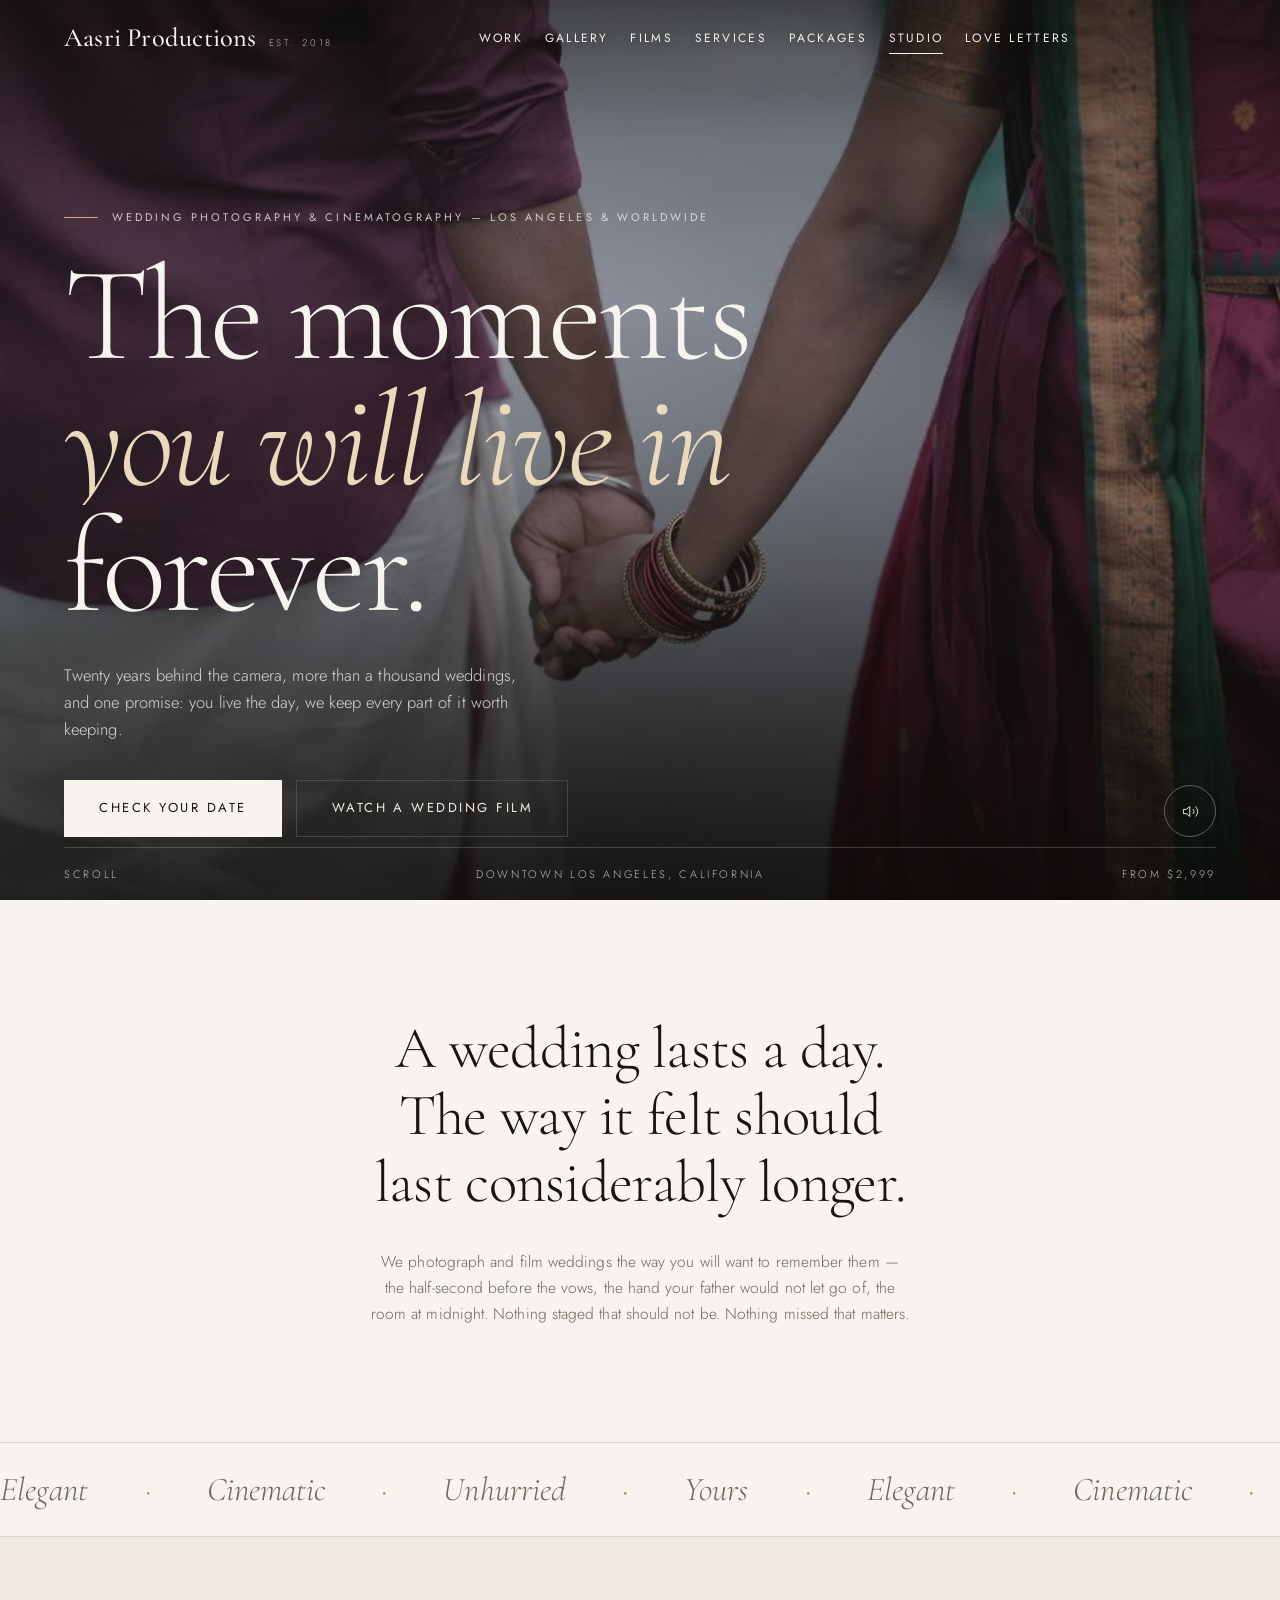
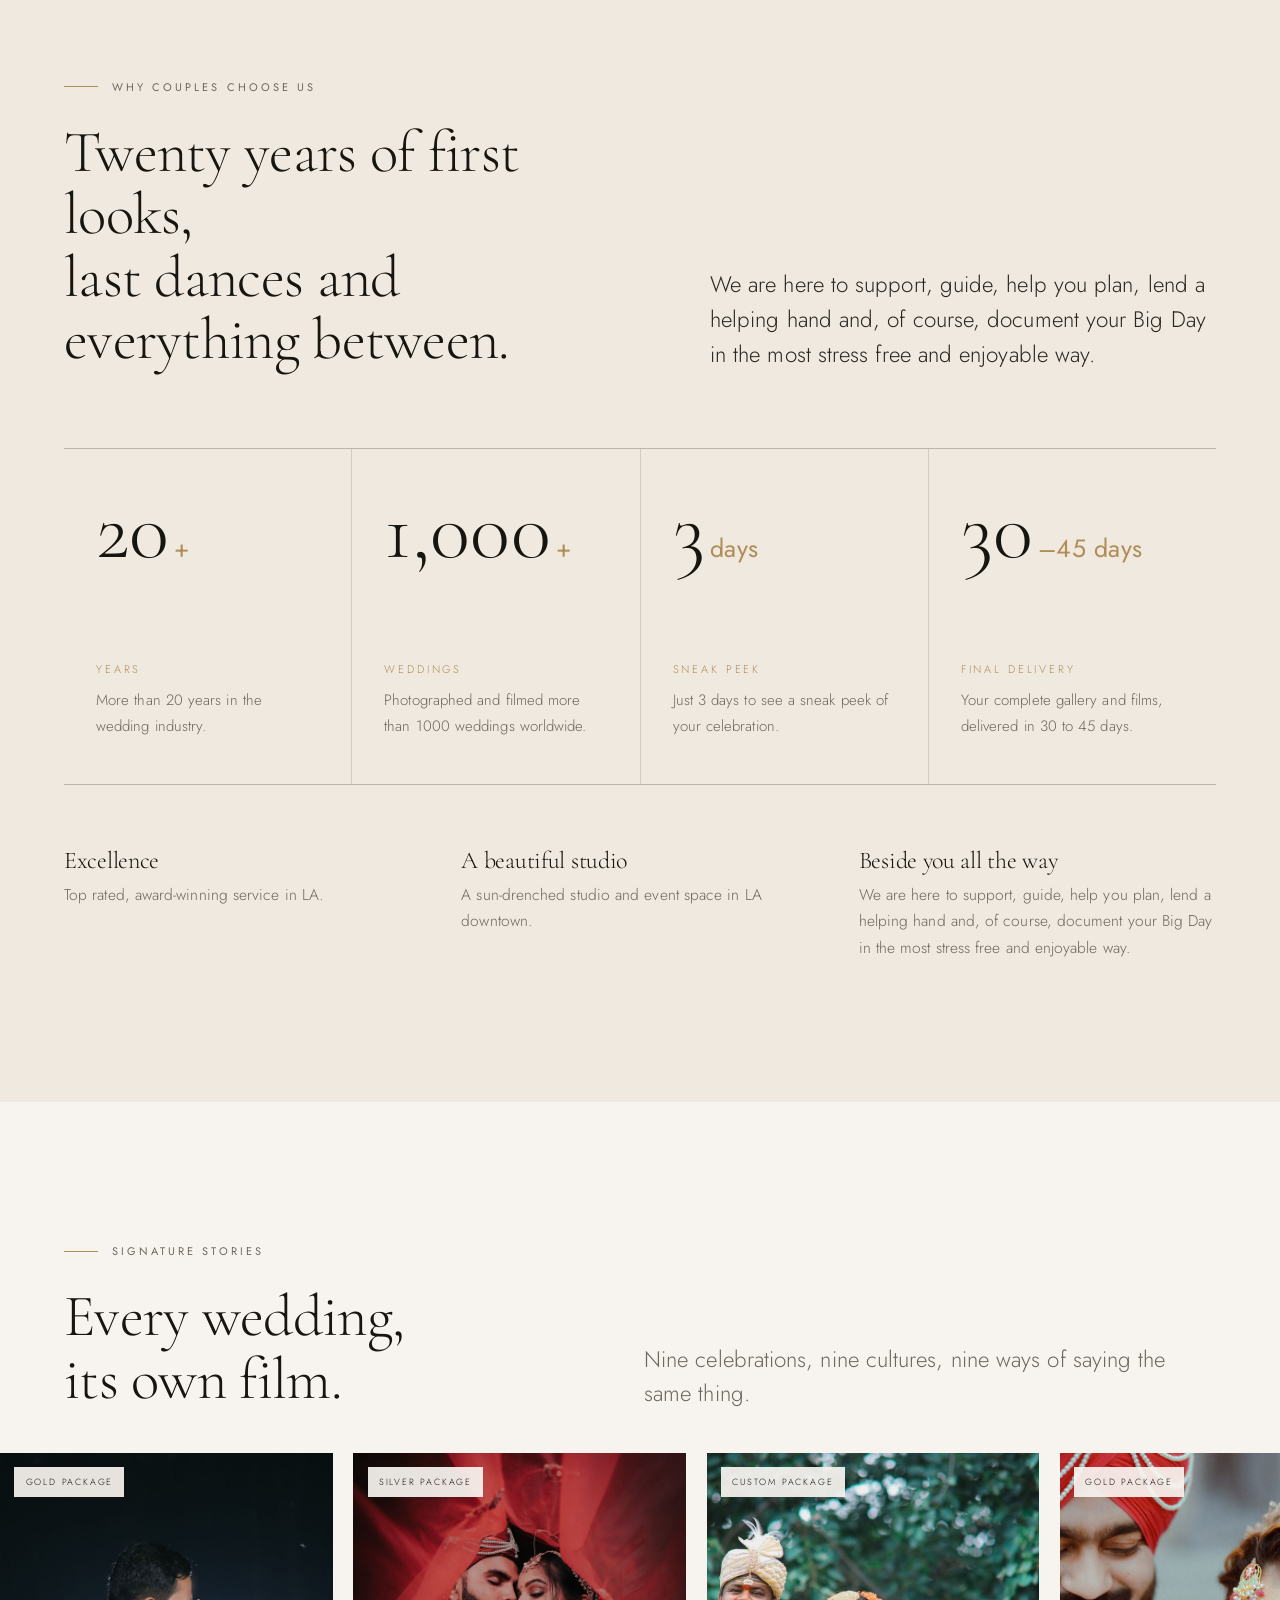
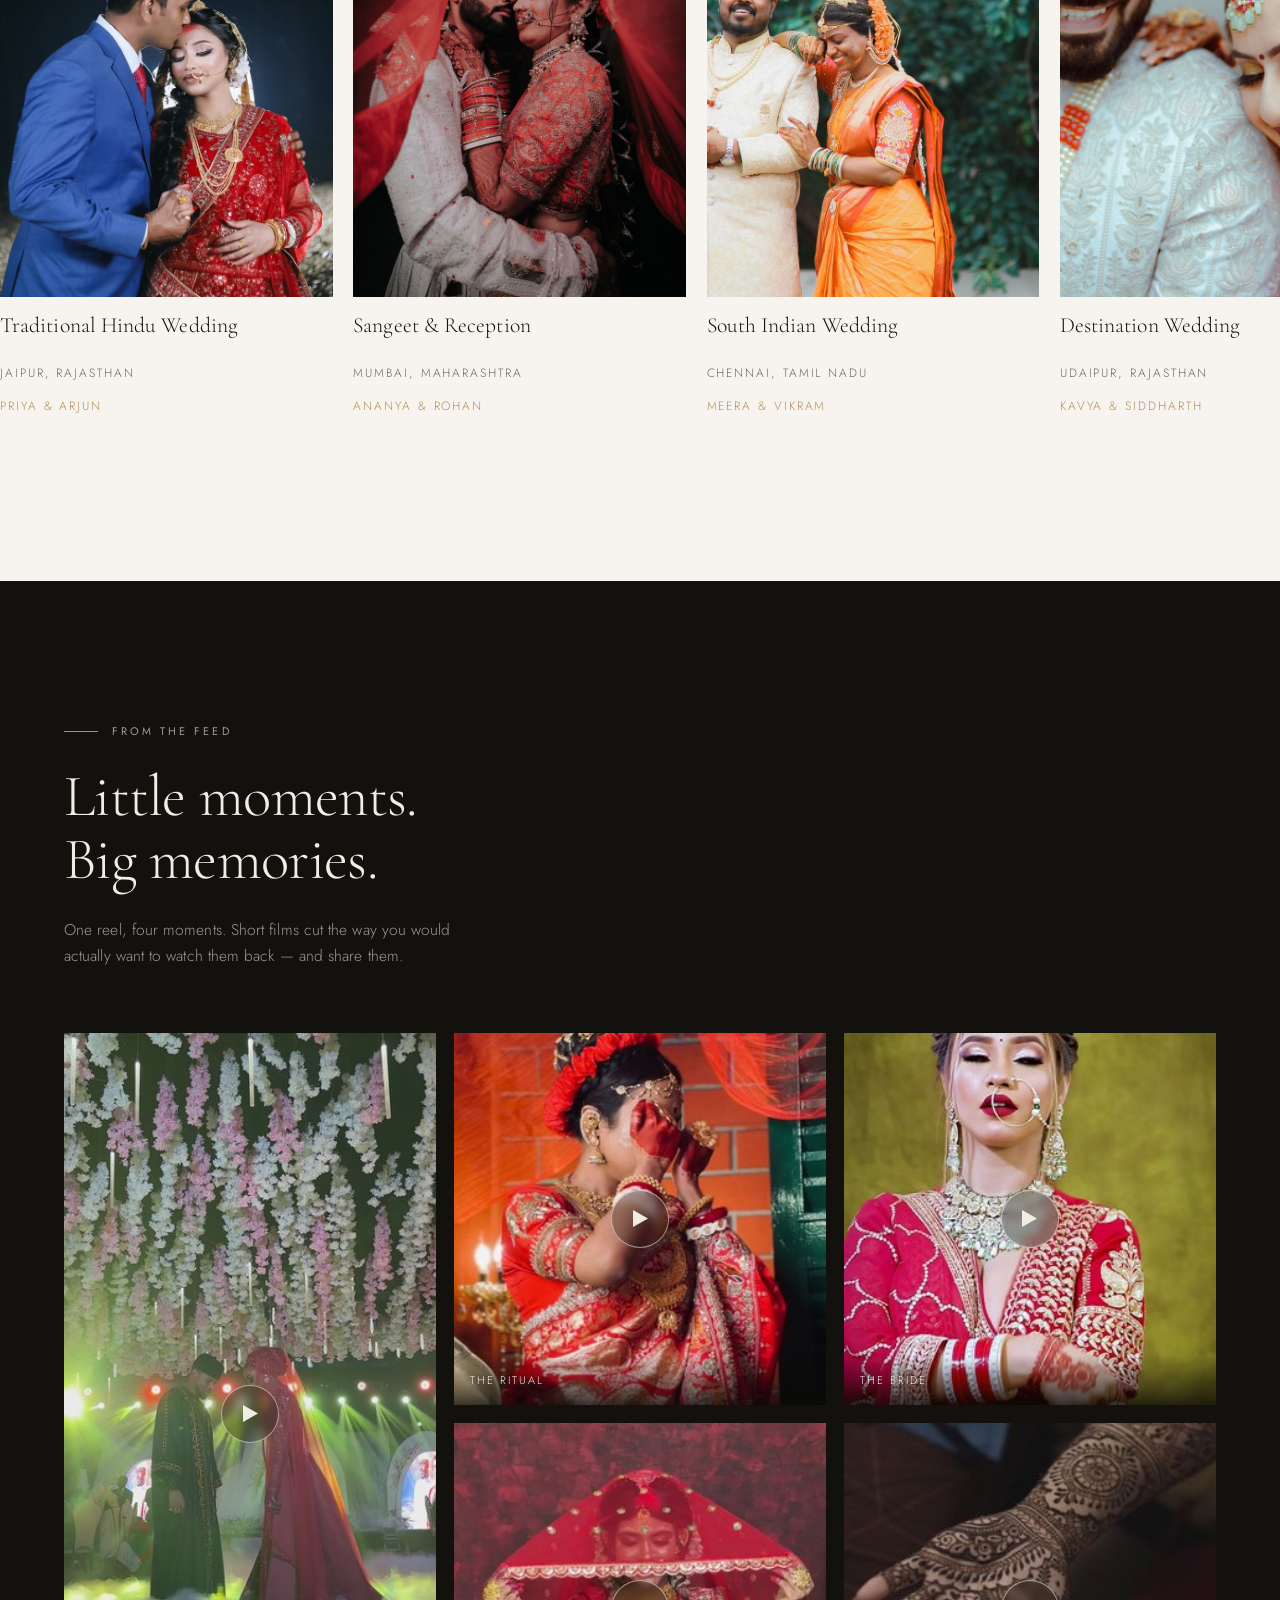
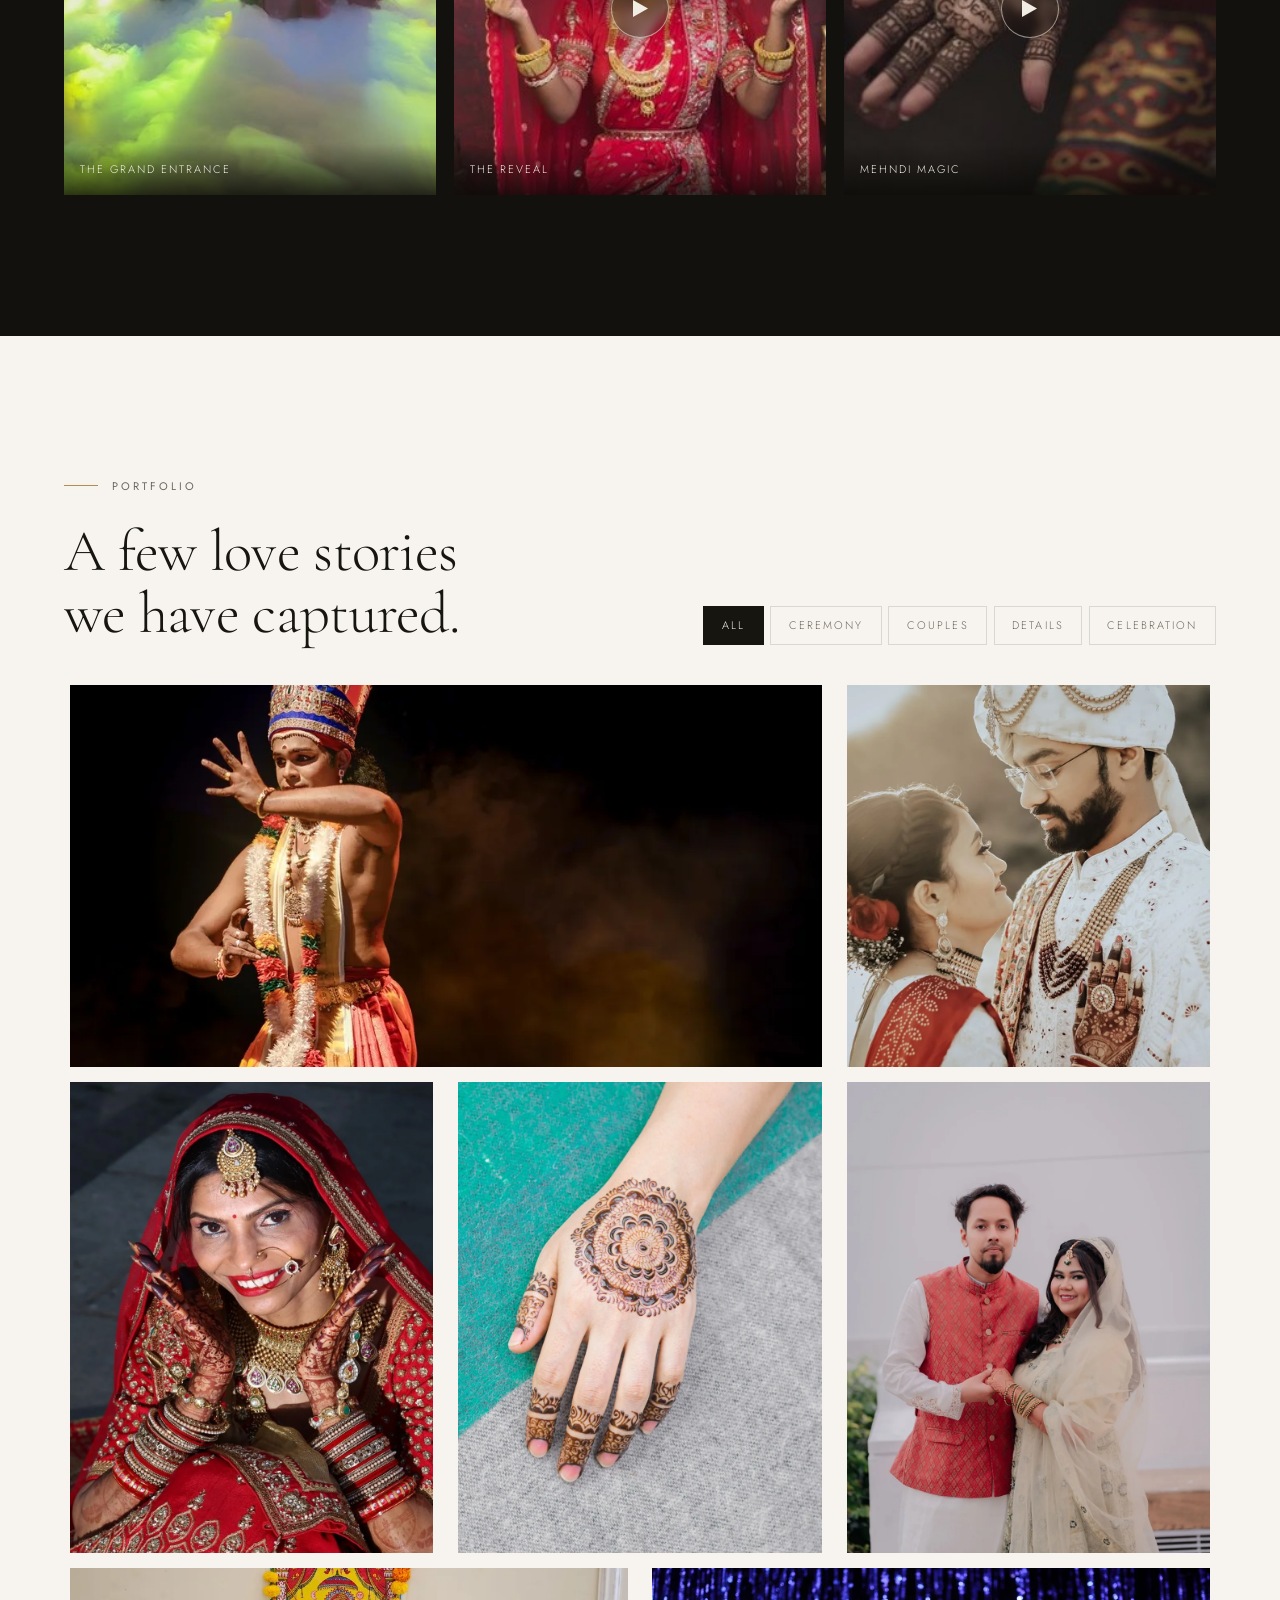
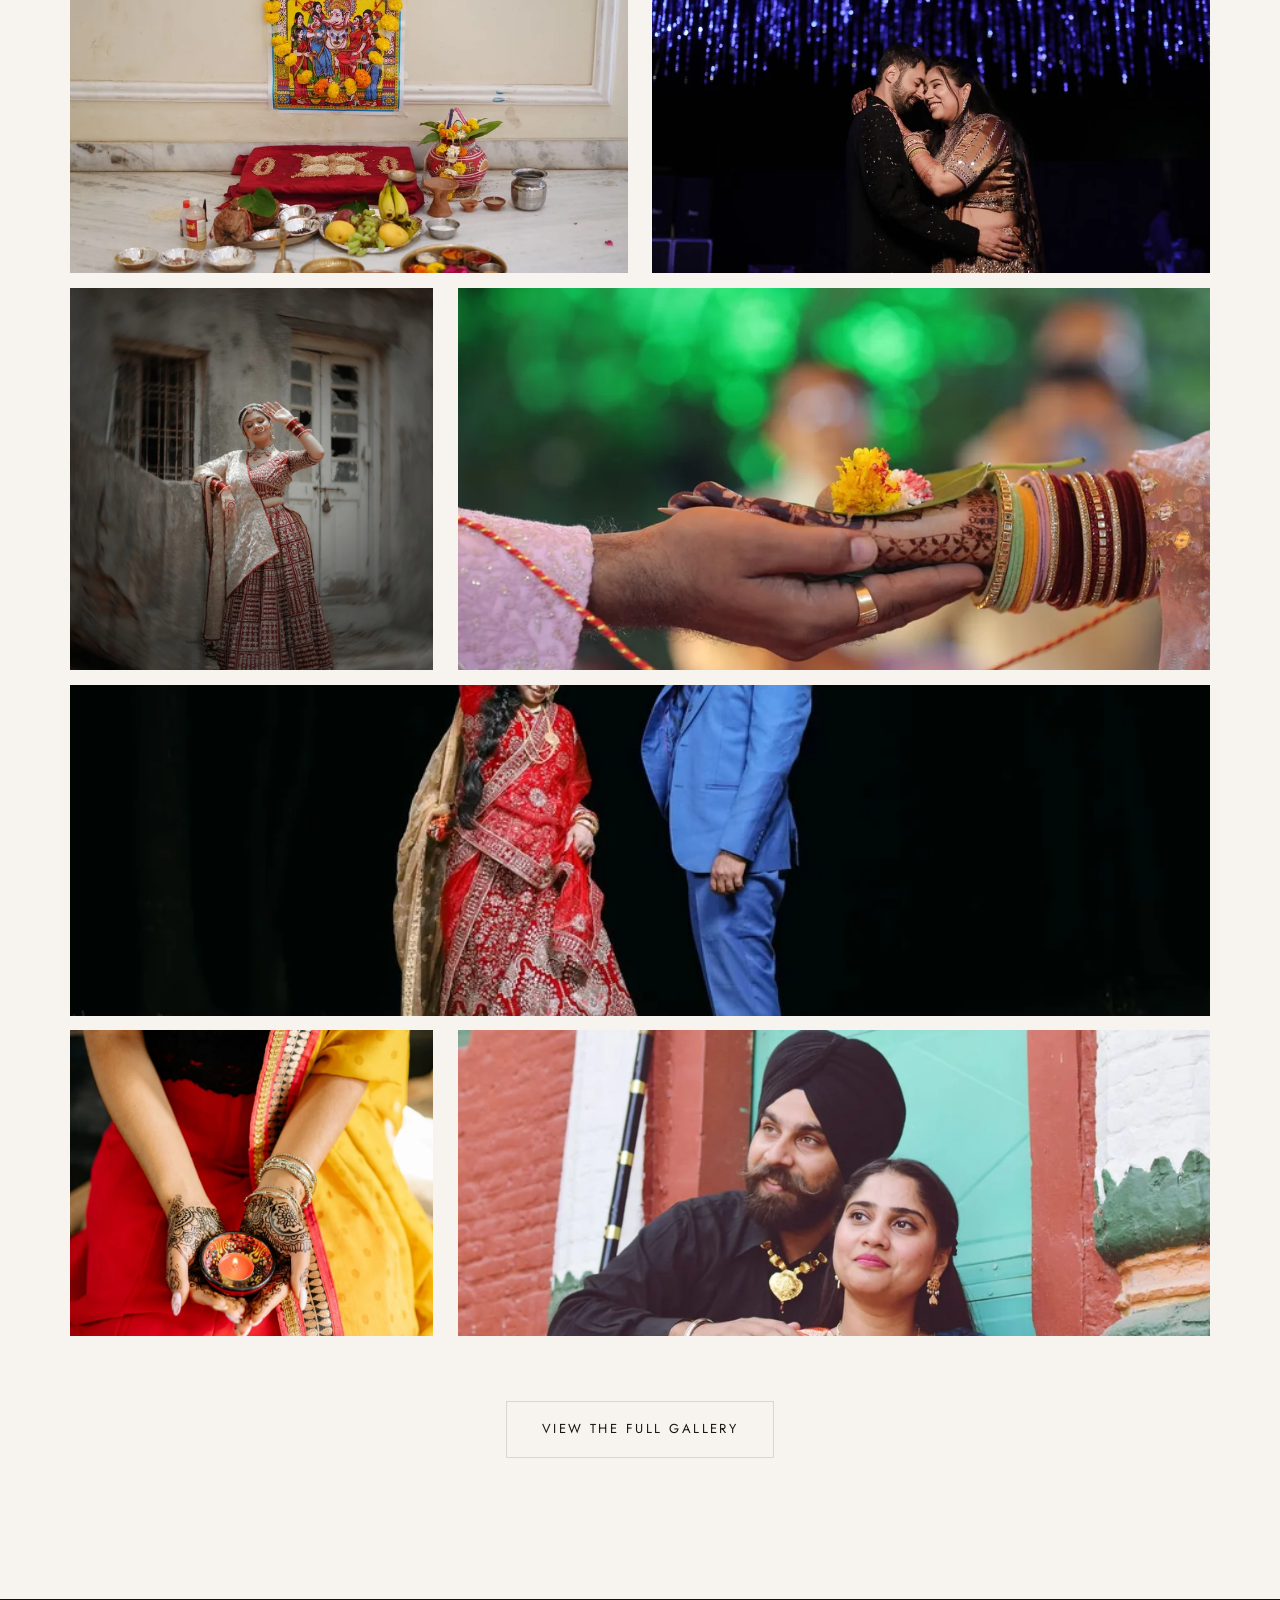
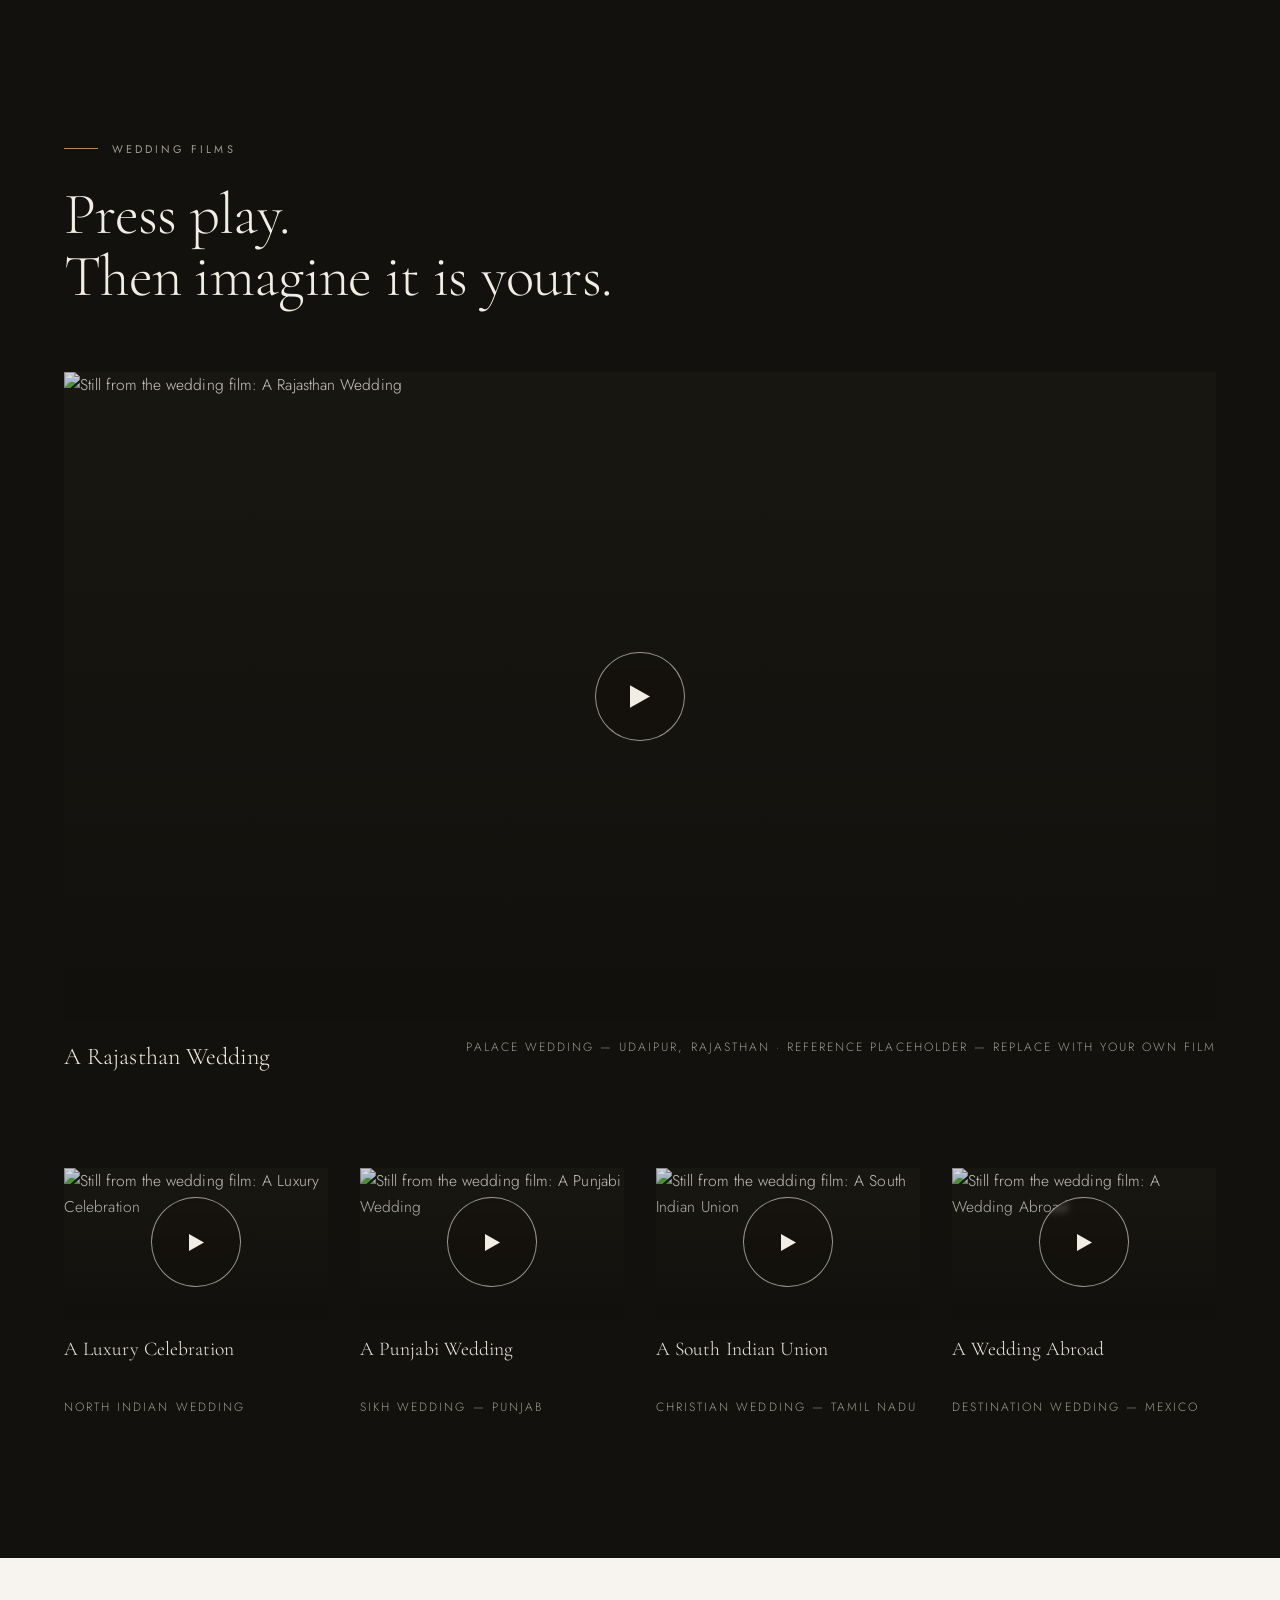
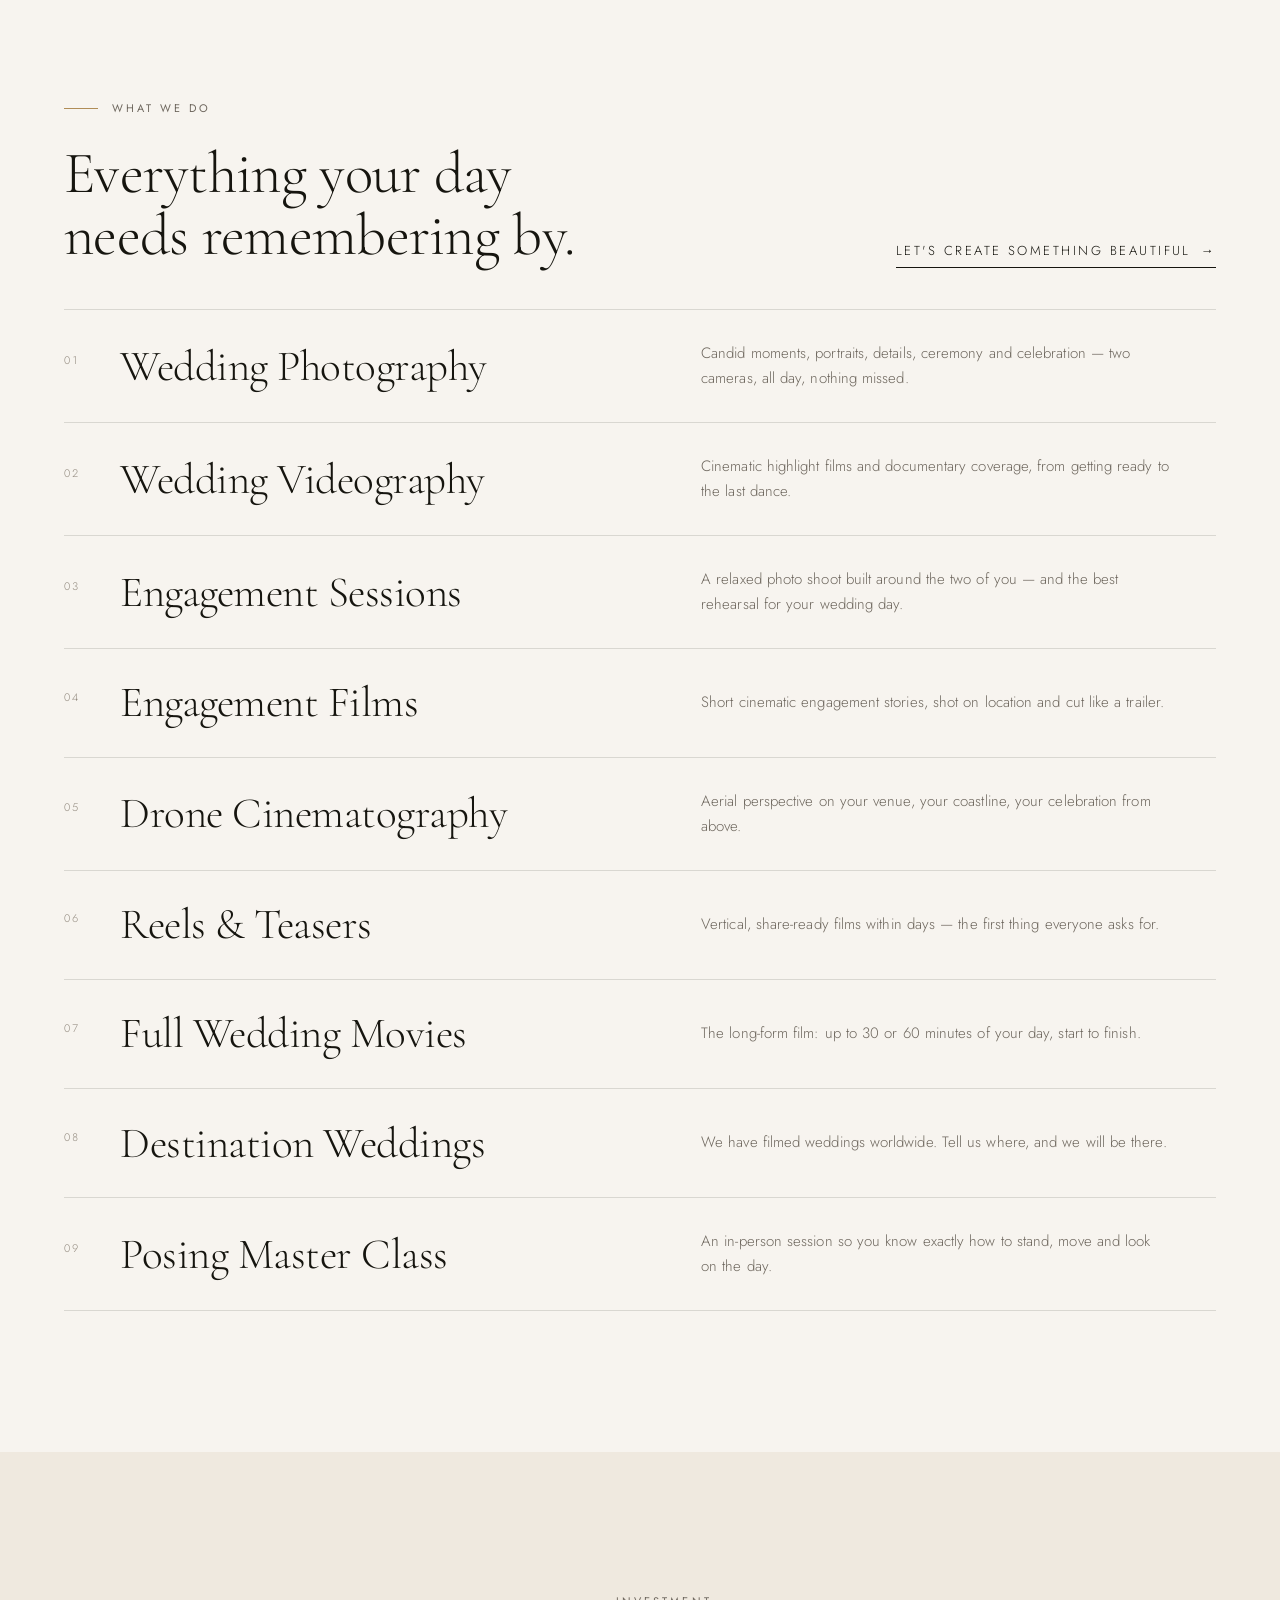
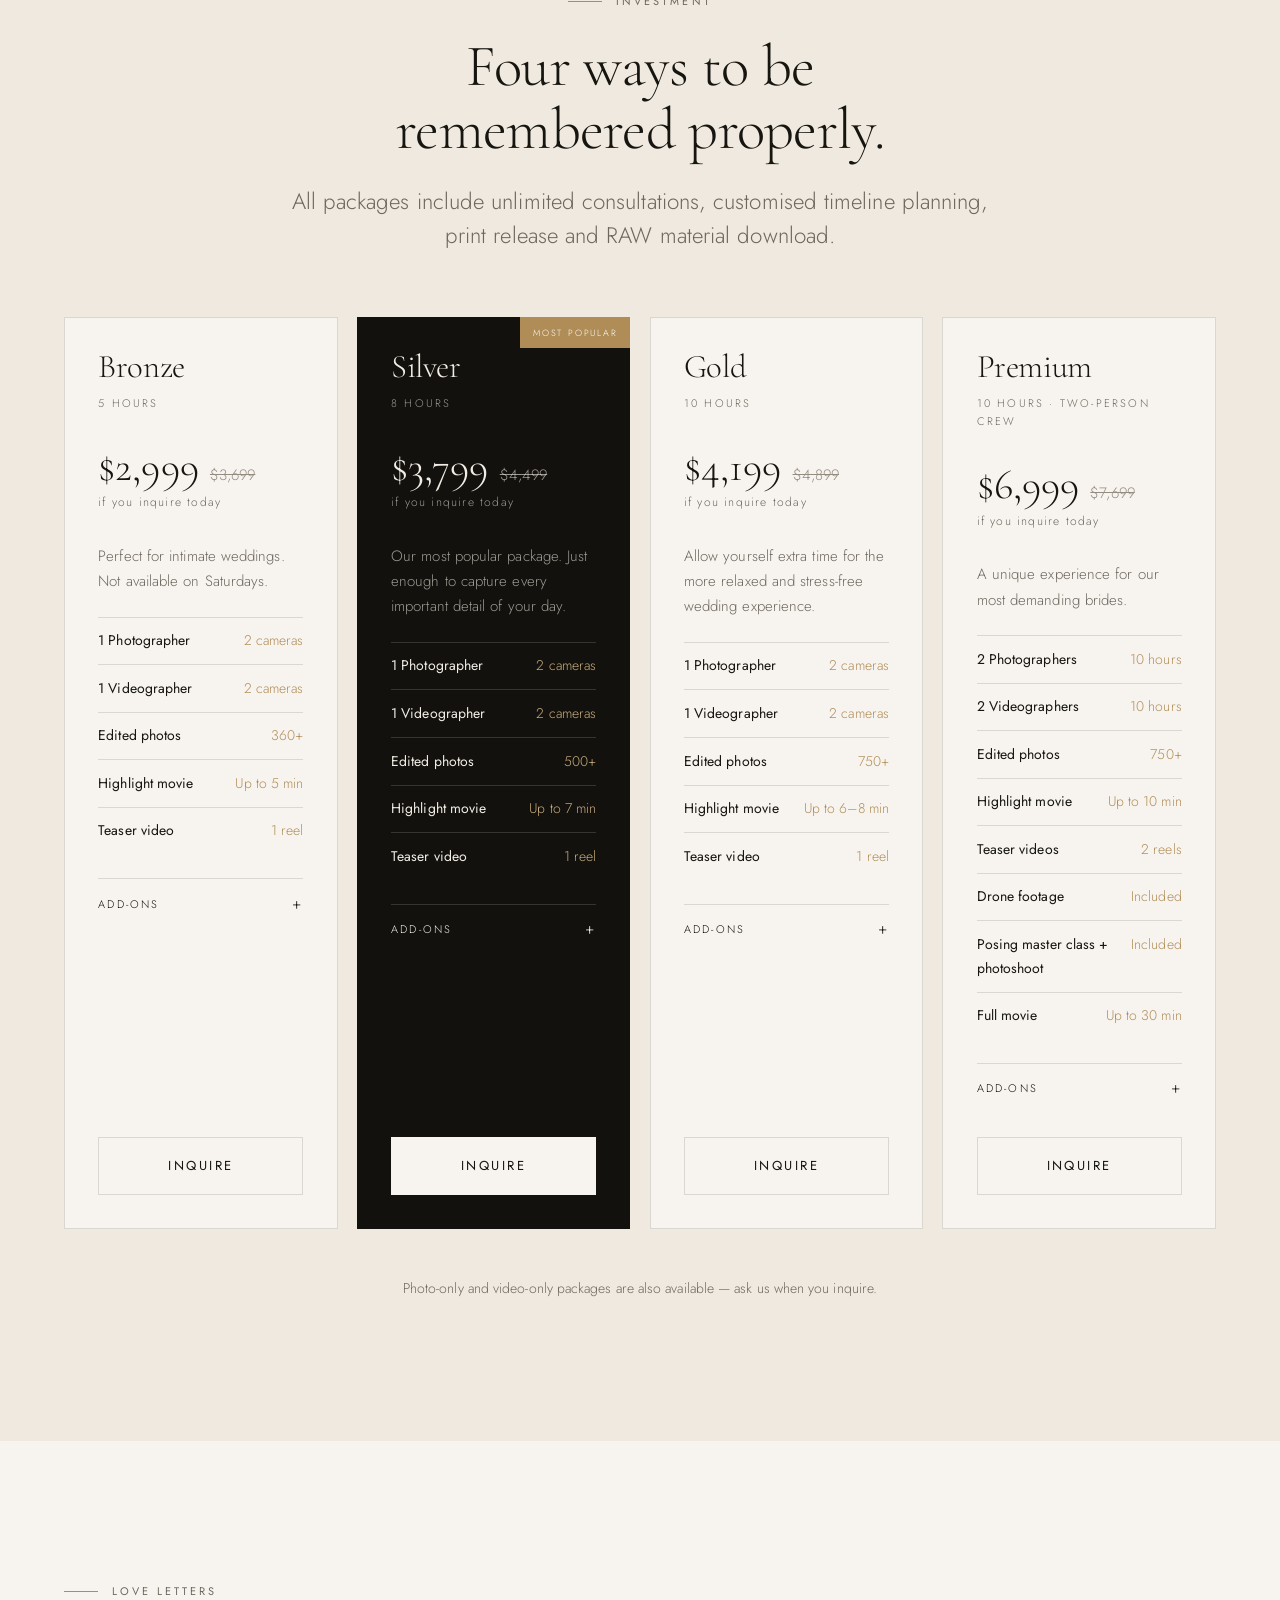
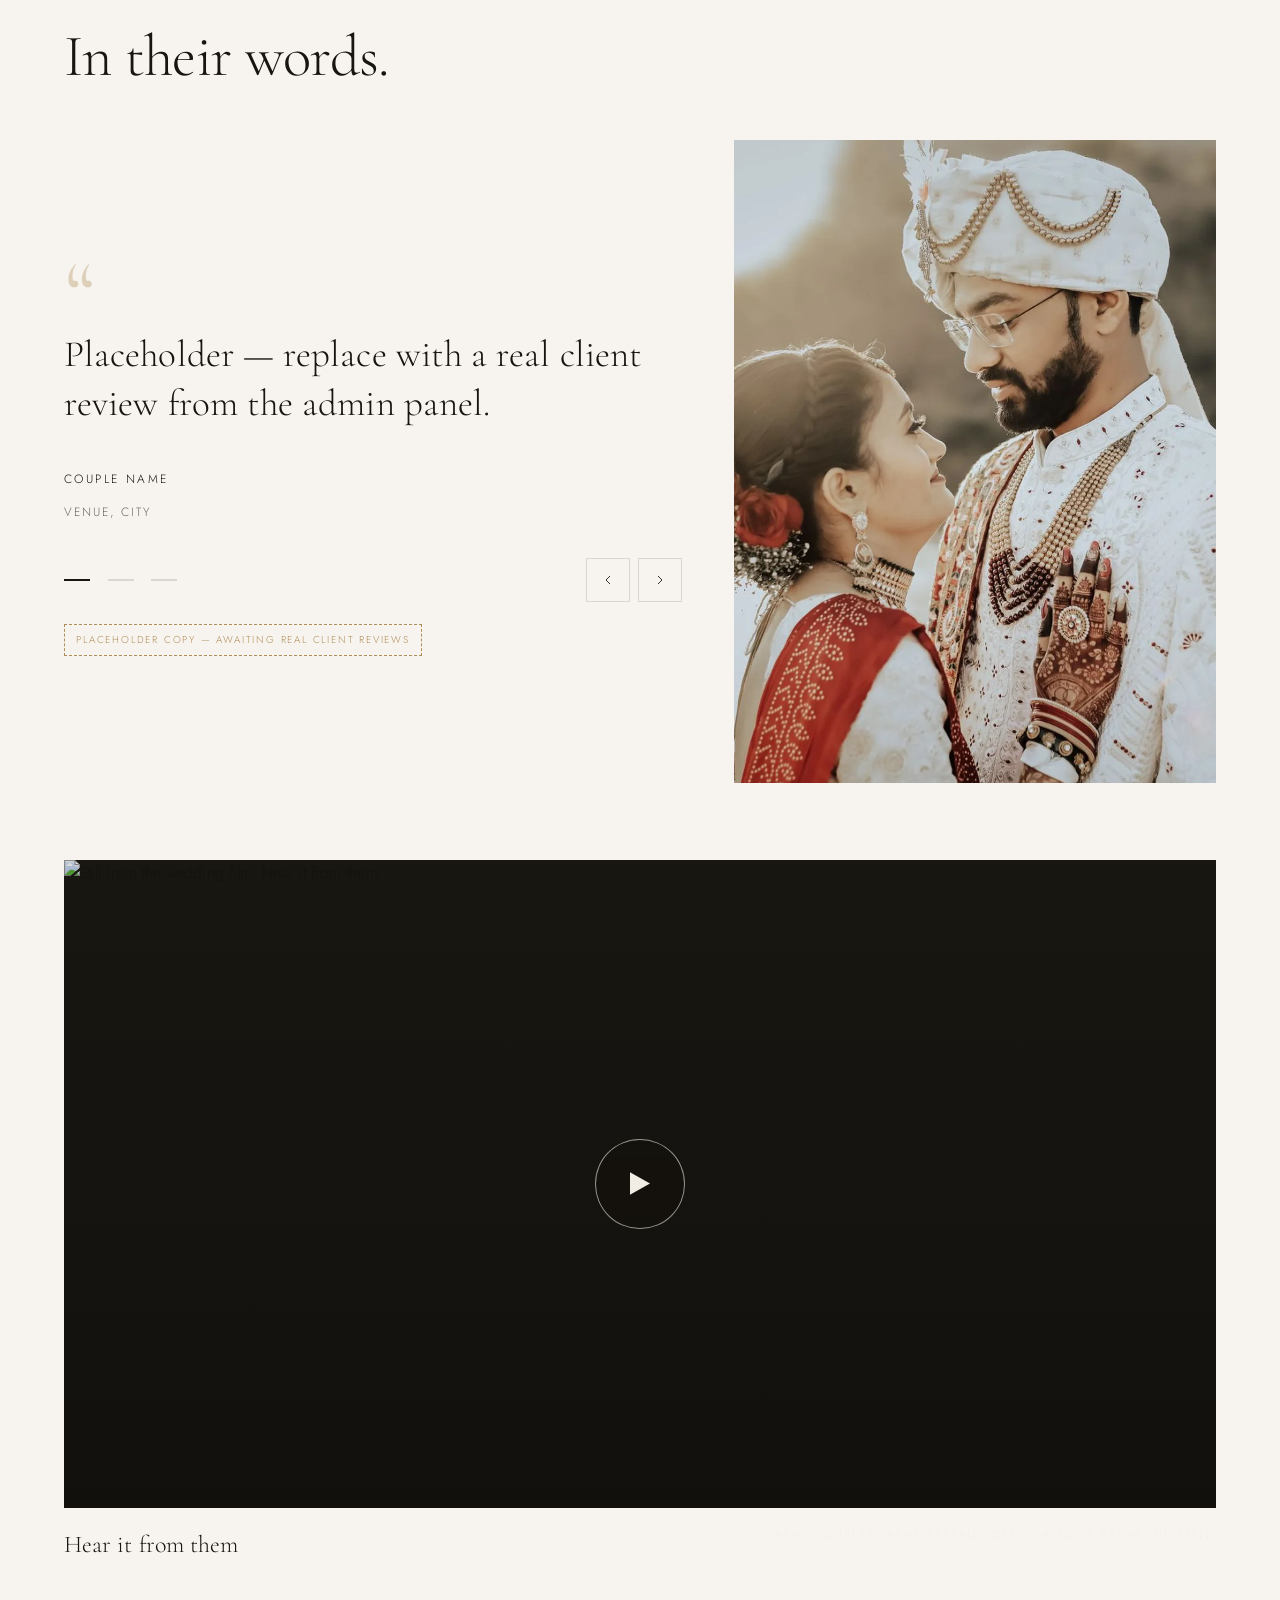
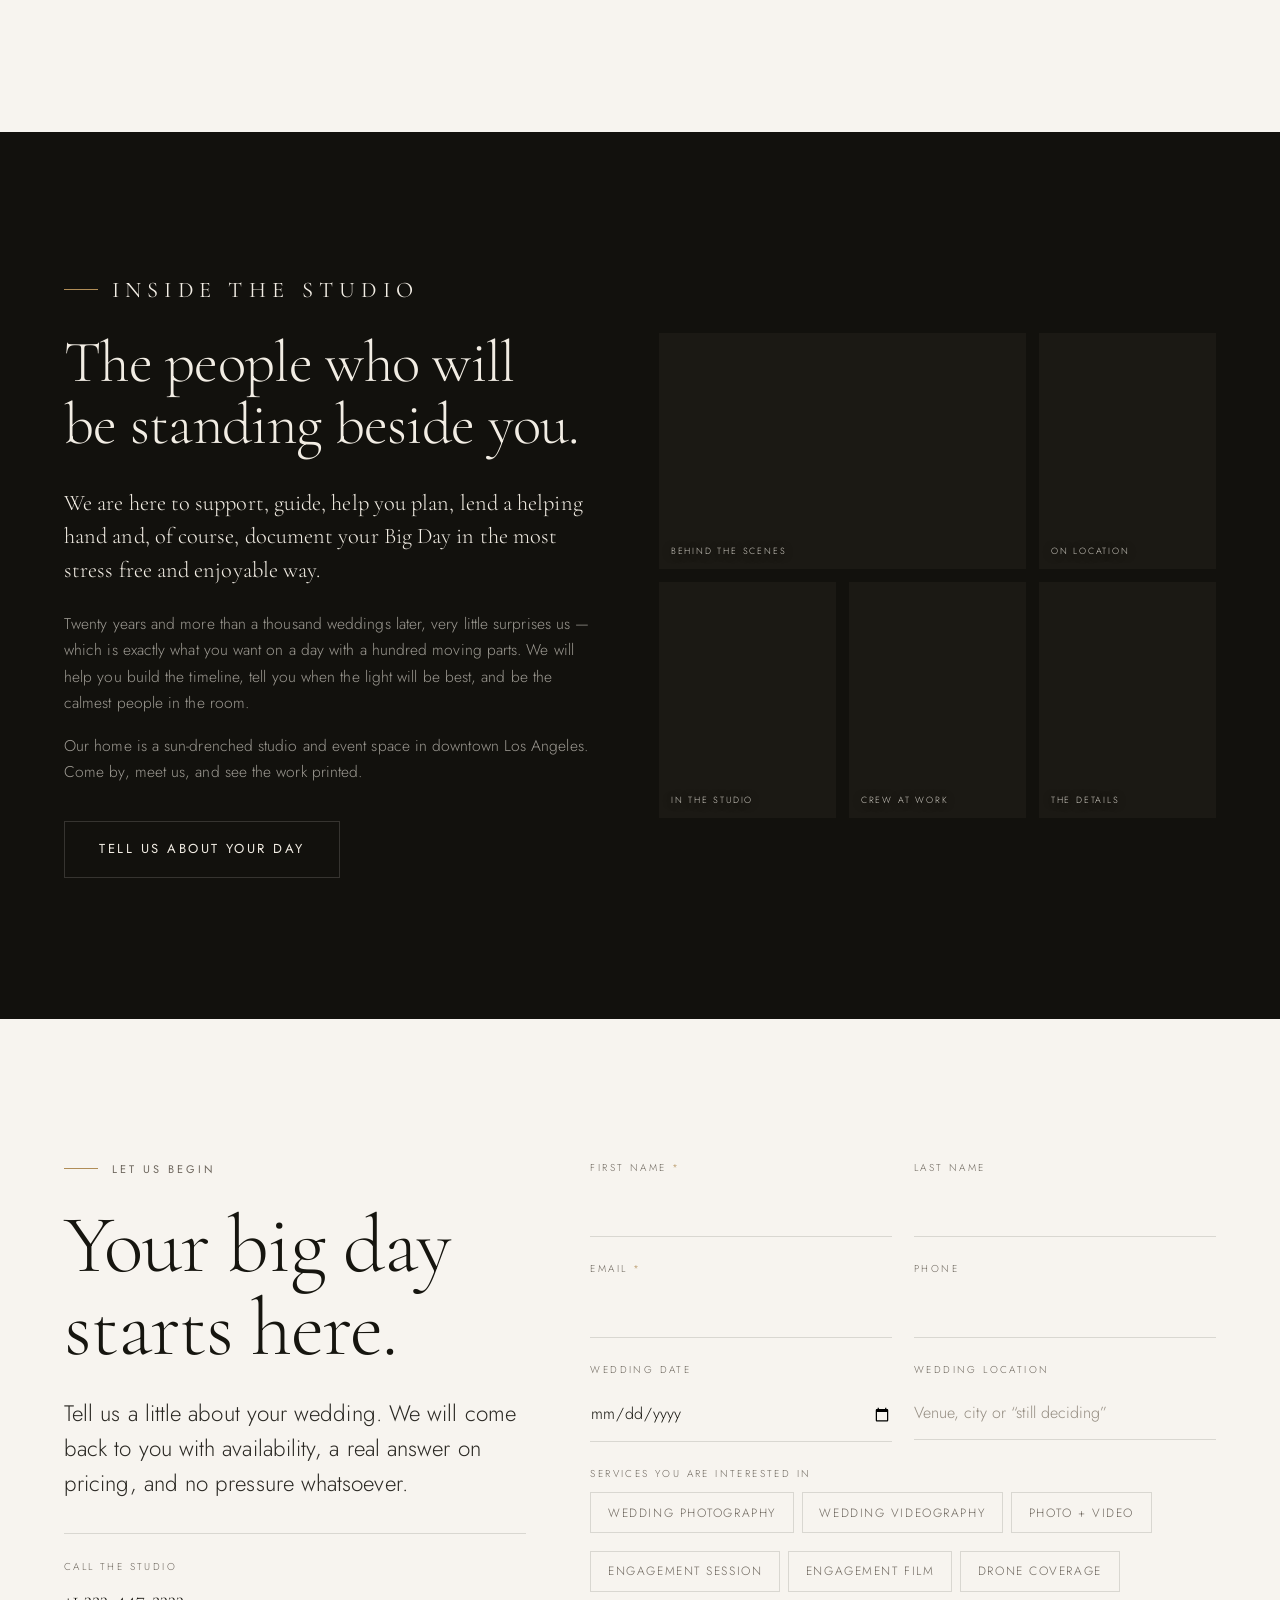
==== index.html @ ff2e195b "Bind custom domain aasriproductions.in Adds the GitHub Pages CNAME file and repoints canonical URLs," ====
<!DOCTYPE html>
<html lang="en">
<head>
<meta charset="utf-8">
<meta name="viewport" content="width=device-width, initial-scale=1, viewport-fit=cover">
<title>Aasri Productions — Wedding Photography &amp; Cinematography, Los Angeles</title>
<meta name="description" content="Aasri Productions is a Los Angeles wedding photography and cinematography studio. 20+ years, 1000+ weddings worldwide, sneak peek in 3 days. Photo and video packages from $2,999.">
<link rel="canonical" href="https://aasriproductions.in/">
<meta name="theme-color" content="#16150F">

<meta property="og:type" content="website">
<meta property="og:site_name" content="Aasri Productions">
<meta property="og:title" content="Aasri Productions — Wedding Photography &amp; Cinematography, Los Angeles">
<meta property="og:description" content="Twenty years behind the camera, more than a thousand weddings. You live the day — we keep it.">
<meta property="og:image" content="assets/img/posters/video-poster-00001.jpg">
<meta property="og:locale" content="en_US">
<meta name="twitter:card" content="summary_large_image">
<meta name="twitter:title" content="Aasri Productions — Wedding Photography &amp; Cinematography">
<meta name="twitter:description" content="Los Angeles wedding photographers and filmmakers. 20+ years, 1000+ weddings worldwide.">
<meta name="twitter:image" content="assets/img/posters/video-poster-00001.jpg">

<link rel="icon" href="assets/img/ui/favicon.svg" type="image/svg+xml">
<link rel="apple-touch-icon" href="assets/img/ui/logo.svg">

<link rel="preconnect" href="https://fonts.googleapis.com">
<link rel="preconnect" href="https://fonts.gstatic.com" crossorigin>
<link rel="preload" as="image" href="assets/img/posters/video-poster-00001.jpg" fetchpriority="high">
<link href="https://fonts.googleapis.com/css2?family=Cormorant+Garamond:ital,wght@0,300;0,400;0,500;0,600;1,300;1,400&family=Jost:wght@300;400;500&display=swap" rel="stylesheet">
<link rel="stylesheet" href="assets/css/style.css">

<script type="application/ld+json">
{
  "@context":"https://schema.org",
  "@type":"LocalBusiness",
  "additionalType":"https://schema.org/Photograph",
  "name":"Aasri Productions",
  "description":"Wedding photography and cinematography studio in downtown Los Angeles. More than 20 years in the wedding industry and over 1000 weddings photographed and filmed worldwide.",
  "url":"https://aasriproductions.in/",
  "telephone":"+1-323-447-2333",
  "priceRange":"$$$",
  "address":{"@type":"PostalAddress","addressLocality":"Los Angeles","addressRegion":"CA","addressCountry":"US"},
  "areaServed":["Los Angeles","California","Worldwide"],
  "sameAs":[
    "https://www.instagram.com/bigdaymemories/",
    "https://www.youtube.com/@bigdaymemories_la",
    "https://www.facebook.com/profile.php?id=100086097605146"
  ],
  "makesOffer":[
    {"@type":"Offer","name":"Bronze — Photo + Video","price":"2999","priceCurrency":"USD"},
    {"@type":"Offer","name":"Silver — Photo + Video","price":"3799","priceCurrency":"USD"},
    {"@type":"Offer","name":"Gold — Photo + Video","price":"4199","priceCurrency":"USD"},
    {"@type":"Offer","name":"Premium — Photo + Video","price":"6999","priceCurrency":"USD"}
  ]
}
</script>
</head>
<body>
<a class="skip" href="#main">Skip to content</a>

<!-- ============================================================== NAV -->
<header class="nav nav--over" id="nav">
  <div class="nav__inner">
    <a class="nav__brand" href="/" aria-label="Aasri Productions — home">
      <b>Aasri Productions</b><span>Est. 2018</span>
    </a>
    <nav class="nav__menu" aria-label="Primary">
      <a href="#stories">Work</a>
      <a href="#gallery">Gallery</a>
      <a href="#films">Films</a>
      <a href="#services">Services</a>
      <a href="#packages">Packages</a>
      <a href="#about">Studio</a>
      <a href="#letters">Love Letters</a>
    </nav>
    <div class="nav__actions">
      <a class="btn nav__cta" href="#inquire">Check Your Date</a>
      <button class="burger" id="burger" aria-label="Open menu" aria-expanded="false" aria-controls="menu"><i></i></button>
    </div>
  </div>
</header>

<div class="menu" id="menu" hidden>
  <nav class="menu__list" aria-label="Mobile">
    <a href="#stories">Work</a>
    <a href="#gallery">Gallery</a>
    <a href="#films">Films</a>
    <a href="#services">Services</a>
    <a href="#packages">Packages</a>
    <a href="#about">Studio</a>
    <a href="#inquire">Inquire</a>
  </nav>
  <div class="menu__foot">
    <a href="tel:+13234472333" data-bind="business.phone">+1 323-447-2333</a>
    <div class="social" data-social></div>
  </div>
</div>

<main id="main">

  <!-- ========================================================== HERO -->
  <section class="hero" id="hero">
    <div class="hero__media">
      <video id="heroVideo" playsinline muted loop preload="none"
             poster="assets/img/posters/video-poster-00001.jpg"
             aria-hidden="true" tabindex="-1"></video>
    </div>

    <div class="hero__inner">
      <p class="eyebrow hero__eyebrow hero__fade" data-bind="hero.eyebrow">Wedding Photography &amp; Cinematography — Los Angeles &amp; Worldwide</p>
      <h1 id="heroTitle">
        <span class="ln"><span>The moments</span></span>
        <span class="ln"><span><em>you will live in</em></span></span>
        <span class="ln"><span>forever.</span></span>
      </h1>
      <p class="hero__sub hero__fade" data-bind="hero.sub"></p>
      <div class="hero__ctas hero__fade">
        <a class="btn btn--light" href="#inquire">Check Your Date</a>
        <a class="btn btn--ghost-light" href="#films">Watch a Wedding Film</a>
      </div>
    </div>

    <button class="hero__sound" id="heroSound" aria-label="Play hero film sound" hidden>
      <svg width="17" height="17" viewBox="0 0 24 24" fill="none" stroke="currentColor" stroke-width="1.3" aria-hidden="true"><path d="M11 5 6 9H2v6h4l5 4z"/><path d="M19.1 4.9a10 10 0 0 1 0 14.2M15.5 8.5a5 5 0 0 1 0 7"/></svg>
    </button>

    <p class="hero__meta">
      <span>Scroll</span>
      <span data-bind="business.city">Downtown Los Angeles, California</span>
      <span>From <span data-bind="business.startingAt">$2,999</span></span>
    </p>
  </section>

  <!-- ===================================================== MANIFESTO -->
  <section class="manifesto wrap" aria-labelledby="manifestoLead">
    <h2 class="manifesto__lead display" id="manifestoLead" data-bind="manifesto.lead"></h2>
    <p class="manifesto__body" data-bind="manifesto.body"></p>
  </section>

  <div class="ticker" aria-hidden="true"><div class="ticker__track" data-ticker></div></div>

  <!-- ==================================================== DIFFERENCE -->
  <section class="section diff" id="difference" aria-labelledby="diffTitle">
    <div class="wrap">
      <div class="diff__head">
        <div>
          <p class="eyebrow" data-bind="difference.eyebrow"></p>
          <h2 class="d2 display" id="diffTitle" data-bind-lines="difference.title"></h2>
        </div>
        <p class="lead measure" data-bind="difference.notes.2.copy"></p>
      </div>
    </div>
    <div class="wrap">
      <div class="stats" data-stats></div>
      <div class="notes" data-notes></div>
    </div>
  </section>

  <!-- ======================================================= STORIES -->
  <section class="section" id="stories" aria-labelledby="storiesTitle">
    <div class="wrap">
      <div class="stories__head">
        <div>
          <p class="eyebrow">Signature stories</p>
          <h2 class="d2 display" id="storiesTitle">Every wedding,<br>its own film.</h2>
        </div>
        <p class="lead measure-s muted">Nine celebrations, nine cultures, nine ways of saying the same thing.</p>
      </div>
    </div>
    <div class="rail" data-stories role="list" tabindex="0" aria-label="Recent wedding projects, scrollable"></div>
  </section>

  <!-- ========================================================= REELS -->
  <section class="section reels" id="reels" aria-labelledby="reelsTitle">
    <div class="wrap">
      <div class="reels__head">
        <div>
          <p class="eyebrow" data-bind="reels.eyebrow"></p>
          <h2 class="d2 display" id="reelsTitle" data-bind-lines="reels.title"></h2>
        </div>
        <p data-bind="reels.copy"></p>
      </div>
      <div class="reelgrid" data-reels></div>
    </div>
  </section>

  <!-- ======================================================= GALLERY -->
  <section class="section" id="gallery" aria-labelledby="galTitle">
    <div class="wrap">
      <div class="gal__head">
        <div>
          <p class="eyebrow" data-bind="gallery.eyebrow"></p>
          <h2 class="d2 display" id="galTitle" data-bind-lines="gallery.title"></h2>
        </div>
        <div class="filters" data-filters role="group" aria-label="Filter photographs by category"></div>
      </div>
      <div class="mosaic" data-mosaic></div>
      <div class="gal__more">
        <a class="btn btn--ghost" href="gallery.html">View the full gallery</a>
      </div>
    </div>
  </section>

  <!-- ========================================================= FILMS -->
  <section class="section films" id="films" aria-labelledby="filmsTitle">
    <div class="wrap">
      <div class="films__head">
        <p class="eyebrow" data-bind="films.eyebrow"></p>
        <h2 class="d2 display" id="filmsTitle" data-bind-lines="films.title"></h2>
      </div>
      <div data-film-featured></div>
      <div class="filmgrid" data-films></div>
    </div>
  </section>

  <!-- ====================================================== SERVICES -->
  <section class="section" id="services" aria-labelledby="svcTitle">
    <div class="wrap">
      <div class="stories__head">
        <div>
          <p class="eyebrow" data-bind="services.eyebrow"></p>
          <h2 class="d2 display" id="svcTitle" data-bind-lines="services.title"></h2>
        </div>
        <a class="link" href="#inquire">Let's create something beautiful <span class="arw" aria-hidden="true">&#8594;</span></a>
      </div>
      <div class="svc" data-services></div>
    </div>
  </section>
  <div class="svc__peek" data-peek aria-hidden="true"><img alt="" width="250" height="333"></div>

  <!-- ====================================================== PACKAGES -->
  <section class="section pk" id="packages" aria-labelledby="pkTitle">
    <div class="wrap">
      <div class="pk__head">
        <p class="eyebrow eyebrow--center" data-bind="packages.eyebrow"></p>
        <h2 class="d2 display" id="pkTitle" data-bind-lines="packages.title"></h2>
        <p class="lead measure muted" style="margin-top:1.4rem" data-bind="packages.note"></p>
      </div>
      <div class="pkgrid" data-packages></div>
      <p class="pk__fine" data-bind="packages.footnote"></p>
    </div>
  </section>

  <!-- ================================================== LOVE LETTERS -->
  <section class="section" id="letters" aria-labelledby="llTitle">
    <div class="wrap">
      <p class="eyebrow" data-bind="loveLetters.eyebrow"></p>
      <h2 class="d2 display" id="llTitle" data-bind="loveLetters.title" style="margin-bottom:clamp(2rem,4vw,3.5rem)"></h2>
      <div class="ll__grid">
        <div class="ll__quote" data-letters aria-live="polite"></div>
        <div data-letters-photo></div>
      </div>
      <div style="margin-top:clamp(3rem,6vw,5rem)" data-letters-film></div>
    </div>
  </section>

  <!-- ========================================================= ABOUT -->
  <section class="section about" id="about" aria-labelledby="aboutTitle">
    <div class="wrap">
      <div class="about__grid">
        <div class="about__body">
          <p class="eyebrow" data-bind="about.eyebrow"></p>
          <h2 class="d2 display" id="aboutTitle" data-bind-lines="about.title" style="margin-bottom:1.8rem"></h2>
          <div data-about-body></div>
          <p style="margin-top:2.2rem">
            <a class="btn btn--ghost-light" href="#inquire">Tell us about your day</a>
          </p>
        </div>
        <div class="clips" data-clips></div>
      </div>
    </div>
  </section>

  <!-- ======================================================= INQUIRE -->
  <section class="section inq" id="inquire" aria-labelledby="inqTitle">
    <div class="wrap">
      <div class="inq__grid">
        <div class="inq__side">
          <p class="eyebrow" data-bind="inquire.eyebrow"></p>
          <h2 class="d1 display" id="inqTitle" data-bind-lines="inquire.title" style="margin-bottom:1.6rem"></h2>
          <p class="lead measure" data-bind="inquire.copy"></p>
          <dl class="inq__contact">
            <div>
              <dt>Call the studio</dt>
              <dd><a href="tel:+13234472333" data-bind="business.phone"></a></dd>
            </div>
            <div data-email-block hidden>
              <dt>Email</dt>
              <dd><a data-email-link href="#"></a></dd>
            </div>
            <div>
              <dt>Studio</dt>
              <dd><span data-bind="business.studioName"></span></dd>
            </div>
            <div>
              <dt>Where</dt>
              <dd><span data-bind="business.city"></span></dd>
            </div>
          </dl>
        </div>

        <div>
          <form class="form" id="inquiryForm" novalidate>
            <div class="field">
              <label for="fFirst">First name <span class="req" aria-hidden="true">*</span></label>
              <input id="fFirst" name="firstName" type="text" autocomplete="given-name" required>
              <p class="field__err">Please add your first name.</p>
            </div>
            <div class="field">
              <label for="fLast">Last name</label>
              <input id="fLast" name="lastName" type="text" autocomplete="family-name">
            </div>
            <div class="field">
              <label for="fEmail">Email <span class="req" aria-hidden="true">*</span></label>
              <input id="fEmail" name="email" type="email" autocomplete="email" required>
              <p class="field__err">Please add an email we can reply to.</p>
            </div>
            <div class="field">
              <label for="fPhone">Phone</label>
              <input id="fPhone" name="phone" type="tel" autocomplete="tel">
            </div>
            <div class="field">
              <label for="fDate">Wedding date</label>
              <input id="fDate" name="weddingDate" type="date">
            </div>
            <div class="field">
              <label for="fLoc">Wedding location</label>
              <input id="fLoc" name="location" type="text" placeholder="Venue, city or “still deciding”">
            </div>
            <div class="field field--full">
              <label id="lblServices">Services you are interested in</label>
              <div class="chips" data-service-chips role="group" aria-labelledby="lblServices"></div>
            </div>
            <div class="field">
              <label for="fGuests">Estimated guest count</label>
              <input id="fGuests" name="guests" type="number" min="0" step="1" inputmode="numeric" placeholder="120">
            </div>
            <div class="field">
              <label for="fHeard">How did you hear about us?</label>
              <select id="fHeard" name="heardAbout" data-heard><option value="">Select…</option></select>
            </div>
            <div class="field field--full">
              <label for="fMsg">Tell us about your wedding</label>
              <textarea id="fMsg" name="message" rows="4" placeholder="The venue, the vibe, the people, what you're most looking forward to…"></textarea>
            </div>
            <p class="form__status" id="formStatus" role="status" aria-live="polite"></p>
            <div class="form__foot">
              <button class="btn" type="submit" id="formSubmit" data-bind="inquire.submitLabel">Check My Date</button>
              <p class="form__note">We reply to every inquiry personally, usually within one business day.</p>
            </div>
          </form>

          <div class="form__done" id="formDone" hidden>
            <h3 class="display" data-bind="inquire.successTitle"></h3>
            <p data-bind="inquire.successCopy"></p>
          </div>
        </div>
      </div>
    </div>
  </section>
</main>

<!-- =========================================================== FOOTER -->
<footer class="foot" id="footer">
  <div class="wrap">
    <div class="foot__top">
      <div class="foot__brand">
        <b data-bind="business.name">Aasri Productions</b>
        <p data-bind="footer.statement"></p>
        <div class="social" data-social style="margin-top:1.6rem"></div>
      </div>
      <div>
        <h4>Explore</h4>
        <ul class="foot__nav">
          <li><a href="#stories">Work</a></li>
          <li><a href="gallery.html">Gallery</a></li>
          <li><a href="#films">Wedding films</a></li>
          <li><a href="#services">Services</a></li>
          <li><a href="#packages">Packages</a></li>
        </ul>
      </div>
      <div>
        <h4>Studio</h4>
        <ul class="foot__nav">
          <li><a href="#about">About us</a></li>
          <li><a href="#letters">Love letters</a></li>
          <li><a href="#inquire">Inquire</a></li>
          <li><a href="privacy.html">Privacy policy</a></li>
        </ul>
      </div>
      <div>
        <h4>Reach us</h4>
        <ul class="foot__nav">
          <li><a href="tel:+13234472333" data-bind="business.phone"></a></li>
          <li data-foot-email hidden><a data-email-link href="#"></a></li>
          <li><span data-bind="business.studioName"></span> — <span data-bind="business.studioNote"></span></li>
          <li><span data-bind="business.city"></span></li>
        </ul>
        <div class="foot__map" style="margin-top:1.25rem" data-map></div>
      </div>
    </div>
    <div class="foot__bar">
      <p>&copy; <span data-year></span> <span data-bind="footer.legalName"></span>. All rights reserved.</p>
      <div class="foot__legal">
        <a href="privacy.html">Privacy Policy</a>
        <a href="admin.html">Studio Admin</a>
      </div>
    </div>
  </div>
</footer>

<!-- ========================================================= LIGHTBOX -->
<div class="lb" id="lightbox" role="dialog" aria-modal="true" aria-label="Photograph viewer" hidden>
  <div class="lb__bar">
    <span id="lbCount">1 / 1</span>
    <button class="lb__close" id="lbClose" aria-label="Close viewer">
      <svg width="18" height="18" viewBox="0 0 24 24" fill="none" stroke="currentColor" stroke-width="1.3" aria-hidden="true"><path d="M18 6 6 18M6 6l12 12"/></svg>
    </button>
  </div>
  <div class="lb__stage" id="lbStage">
    <button class="lb__nav lb__prev" id="lbPrev" aria-label="Previous photograph">
      <svg width="18" height="18" viewBox="0 0 24 24" fill="none" stroke="currentColor" stroke-width="1.3" aria-hidden="true"><path d="M15 18 9 12l6-6"/></svg>
    </button>
    <img id="lbImg" alt="">
    <button class="lb__nav lb__next" id="lbNext" aria-label="Next photograph">
      <svg width="18" height="18" viewBox="0 0 24 24" fill="none" stroke="currentColor" stroke-width="1.3" aria-hidden="true"><path d="m9 18 6-6-6-6"/></svg>
    </button>
  </div>
  <p class="lb__cap" id="lbCap"></p>
</div>

<script src="assets/js/data.js"></script>
<script src="assets/js/firebase-config.js"></script>
<script type="module" src="assets/js/store.js"></script>
<script src="assets/js/main.js" defer></script>
</body>
</html>
---- assets/css/style.css ----
/* ==========================================================================
   AASRI PRODUCTIONS — luxury editorial wedding studio
   Design system + components. No framework, no build step.
   ========================================================================== */

/* --------------------------------------------------------------- 1. Tokens */
:root{
  /* Paper & ink */
  --ivory:      #F7F4EF;
  --bone:       #EFE9DF;
  --linen:      #E4DCCF;
  --ink:        #16150F;
  --ink-soft:   #2A2823;
  --graphite:   #6E675E;
  --mute:       #948C81;
  --rule:       rgba(22,21,15,.13);
  --rule-soft:  rgba(22,21,15,.07);
  --champagne:  #B08D57;
  --champagne-l:#C9AC7E;
  --white:      #FFFFFF;

  /* Dark chapters */
  --noir:       #12110D;
  --noir-2:     #1B1914;
  --on-noir:    #F2EDE4;
  --on-noir-mute: rgba(242,237,228,.62);
  --rule-noir:  rgba(242,237,228,.16);

  /* Type */
  --serif: "Cormorant Garamond", "Cormorant", Georgia, "Times New Roman", serif;
  --sans:  "Jost", "Helvetica Neue", Helvetica, Arial, sans-serif;

  /* Fluid scale */
  --fs-hero:  clamp(3.1rem, 10.5vw, 9.5rem);
  --fs-d1:    clamp(2.5rem, 6.4vw, 6rem);
  --fs-d2:    clamp(2.1rem, 4.6vw, 4rem);
  --fs-d3:    clamp(1.7rem, 3vw, 2.6rem);
  --fs-lead:  clamp(1.15rem, 1.75vw, 1.6rem);
  --fs-body:  clamp(.975rem, 1.05vw, 1.0625rem);
  --fs-small: .8125rem;
  --fs-eyebrow: .6875rem;

  /* Space */
  --gut: clamp(1.25rem, 5vw, 5.5rem);
  --sec: clamp(5rem, 11vw, 11.5rem);
  --maxw: 1560px;

  /* Motion */
  --ease: cubic-bezier(.22,.61,.36,1);
  --ease-out: cubic-bezier(.16,1,.3,1);
  --slow: .9s;
  --nav-h: 76px;
}

/* --------------------------------------------------------------- 2. Reset */
*,*::before,*::after{ box-sizing:border-box; }
html{ -webkit-text-size-adjust:100%; scroll-behavior:smooth; }
body{
  margin:0; background:var(--ivory); color:var(--ink);
  font-family:var(--sans); font-weight:300; font-size:var(--fs-body);
  line-height:1.68; letter-spacing:.005em;
  -webkit-font-smoothing:antialiased; -moz-osx-font-smoothing:grayscale;
  overflow-x:hidden;
}
body.is-locked{ overflow:hidden; }
img,video,iframe{ display:block; max-width:100%; }
img{ height:auto; }
h1,h2,h3,h4{ margin:0; font-family:var(--serif); font-weight:300; letter-spacing:-.012em; line-height:1.03; }
/* figure and blockquote carry a 40px UA margin that would shrink every
   grid tile and quote — the layout supplies its own spacing. */
figure,figcaption,blockquote,dl,dd{ margin:0; }
p{ margin:0 0 1.1em; }
p:last-child{ margin-bottom:0; }
a{ color:inherit; text-decoration:none; }
ul,ol{ margin:0; padding:0; list-style:none; }
button{ font:inherit; color:inherit; background:none; border:0; cursor:pointer; }
input,select,textarea{ font:inherit; color:inherit; }
:focus-visible{ outline:2px solid var(--champagne); outline-offset:3px; border-radius:2px; }
::selection{ background:var(--champagne); color:#fff; }

.skip{
  position:absolute; left:-9999px; top:0; z-index:200;
  background:var(--ink); color:var(--ivory); padding:.9rem 1.4rem;
  font-size:var(--fs-small); letter-spacing:.14em; text-transform:uppercase;
}
.skip:focus{ left:1rem; top:1rem; }
.vh{ position:absolute!important; width:1px; height:1px; padding:0; margin:-1px; overflow:hidden; clip:rect(0 0 0 0); white-space:nowrap; border:0; }

/* --------------------------------------------------------- 3. Primitives */
.wrap{ width:100%; max-width:var(--maxw); margin-inline:auto; padding-inline:var(--gut); }
.wrap--narrow{ max-width:960px; }
.section{ padding-block:var(--sec); position:relative; }
.section--flush{ padding-block:0; }
.rule{ height:1px; background:var(--rule); border:0; margin:0; }

.eyebrow{
  font-size:var(--fs-eyebrow); letter-spacing:.28em; text-transform:uppercase;
  font-weight:400; color:var(--graphite); margin:0 0 1.6rem;
  display:flex; align-items:center; gap:.85rem;
}
.eyebrow::before{ content:""; width:34px; height:1px; background:var(--champagne); flex:none; }
.eyebrow--center{ justify-content:center; }
.eyebrow--light{ color:var(--on-noir-mute); }

.display{ font-family:var(--serif); font-weight:300; }
.d1{ font-size:var(--fs-d1); line-height:1.02; }
.d2{ font-size:var(--fs-d2); line-height:1.06; }
.d3{ font-size:var(--fs-d3); line-height:1.12; }
.display em{ font-style:italic; color:var(--champagne); }
.lead{ font-size:var(--fs-lead); line-height:1.55; color:var(--ink-soft); font-weight:300; }
.muted{ color:var(--graphite); }
.measure{ max-width:56ch; }
.measure-s{ max-width:44ch; }

/* Buttons ---------------------------------------------------------------- */
.btn{
  --bg:var(--ink); --fg:var(--ivory); --bd:var(--ink);
  display:inline-flex; align-items:center; justify-content:center; gap:.7rem;
  padding:1.05rem 2.15rem; min-height:52px;
  background:var(--bg); color:var(--fg); border:1px solid var(--bd);
  font-size:var(--fs-small); font-weight:400; letter-spacing:.19em; text-transform:uppercase;
  position:relative; overflow:hidden; isolation:isolate;
  transition:color .5s var(--ease), border-color .5s var(--ease);
}
.btn::after{
  content:""; position:absolute; inset:0; z-index:-1; background:var(--champagne);
  transform:scaleY(0); transform-origin:bottom; transition:transform .5s var(--ease-out);
}
.btn:hover::after,.btn:focus-visible::after{ transform:scaleY(1); transform-origin:top; }
.btn:hover,.btn:focus-visible{ color:#fff; border-color:var(--champagne); }
.btn--ghost{ --bg:transparent; --fg:var(--ink); --bd:var(--rule); }
.btn--ghost-light{ --bg:transparent; --fg:var(--on-noir); --bd:var(--rule-noir); }
.btn--light{ --bg:var(--ivory); --fg:var(--ink); --bd:var(--ivory); }
.btn--block{ width:100%; }

.link{
  display:inline-flex; align-items:center; gap:.6rem;
  font-size:var(--fs-small); letter-spacing:.19em; text-transform:uppercase;
  padding-bottom:.35rem; position:relative;
}
.link::after{
  content:""; position:absolute; left:0; bottom:0; width:100%; height:1px;
  background:currentColor; transform:scaleX(1); transform-origin:right;
  transition:transform .55s var(--ease-out);
}
.link:hover::after,.link:focus-visible::after{ transform:scaleX(0); }
.link .arw{ transition:transform .45s var(--ease-out); }
.link:hover .arw{ transform:translateX(5px); }

/* Scroll reveal ---------------------------------------------------------- */
[data-reveal]{ opacity:0; transform:translateY(26px); transition:opacity 1s var(--ease-out), transform 1s var(--ease-out); }
[data-reveal].in{ opacity:1; transform:none; }
[data-reveal][data-delay="1"]{ transition-delay:.09s; }
[data-reveal][data-delay="2"]{ transition-delay:.18s; }
[data-reveal][data-delay="3"]{ transition-delay:.27s; }
[data-reveal][data-delay="4"]{ transition-delay:.36s; }

/* Image frame with reveal + slow zoom ------------------------------------ */
.frame{ position:relative; overflow:hidden; background:var(--linen); }
.frame img,.frame video{ width:100%; height:100%; object-fit:cover; }
.frame--zoom img{ transition:transform 1.6s var(--ease-out); }
a:hover .frame--zoom img, .frame--zoom:hover img{ transform:scale(1.045); }
.frame::after{
  content:""; position:absolute; inset:0; background:var(--ivory);
  transform-origin:top; transition:transform 1.15s var(--ease-out);
}
.frame.in::after{ transform:scaleY(0); transform-origin:bottom; }

/* ---------------------------------------------------------------- 4. Nav */
.nav{
  position:fixed; inset:0 0 auto 0; z-index:90; height:var(--nav-h);
  display:flex; align-items:center;
  transition:background .5s var(--ease), box-shadow .5s var(--ease), height .5s var(--ease);
}
.nav__inner{ width:100%; max-width:var(--maxw); margin-inline:auto; padding-inline:var(--gut);
  display:flex; align-items:center; justify-content:space-between; gap:2rem; }
.nav__brand{ display:flex; align-items:baseline; gap:.75rem; line-height:1; flex:none; }
/* The wordmark has to hold its own against the tracked nav links beside it,
   so it runs a step larger and a weight heavier than body serif copy. */
.nav__brand b{
  font-family:var(--serif); font-weight:500;
  font-size:clamp(1.42rem, 1.05rem + .75vw, 1.85rem);
  letter-spacing:.008em; white-space:nowrap;
}
.nav__brand span{
  font-size:.5938rem; letter-spacing:.3em; text-transform:uppercase;
  color:var(--graphite); white-space:nowrap;
}
.nav__menu{ display:flex; align-items:center; gap:clamp(.85rem,1.7vw,2.3rem); }
.nav__menu a{
  font-size:.75rem; letter-spacing:.19em; text-transform:uppercase; font-weight:400;
  position:relative; padding-block:.4rem; white-space:nowrap;
}
.nav__menu a::after{
  content:""; position:absolute; left:0; right:0; bottom:0; height:1px; background:currentColor;
  transform:scaleX(0); transform-origin:left; transition:transform .5s var(--ease-out);
}
.nav__menu a:hover::after,.nav__menu a:focus-visible::after,.nav__menu a[aria-current="true"]::after{ transform:scaleX(1); }
.nav__cta{ display:none; }
.nav__actions{ display:flex; align-items:center; gap:1rem; flex:none; }

/* Transparent over hero, solid after scroll */
.nav--over{ color:var(--ivory); }
.nav--over .nav__brand span{ color:rgba(247,244,239,.72); }
/* Cormorant's thin strokes disappear over a bright frame — lift them off it. */
.nav--over .nav__brand b{ text-shadow:0 1px 2px rgba(10,9,6,.4), 0 2px 22px rgba(10,9,6,.55); }
.nav--over .nav__menu a,
.nav--over .nav__brand span{ text-shadow:0 1px 12px rgba(10,9,6,.55); }
.nav--solid{ background:rgba(247,244,239,.92); backdrop-filter:blur(14px) saturate(1.4);
  -webkit-backdrop-filter:blur(14px) saturate(1.4); box-shadow:0 1px 0 var(--rule-soft); color:var(--ink); height:68px; }
.nav--solid .nav__brand b{ font-size:clamp(1.32rem, 1rem + .6vw, 1.62rem); }
.nav--solid .nav__brand span{ color:var(--graphite); }
.nav--solid .nav__cta{ display:inline-flex; }

/* Burger */
.burger{ width:44px; height:44px; display:none; align-items:center; justify-content:center; position:relative; z-index:101; }
.burger i{ display:block; width:23px; height:1px; background:currentColor; position:relative; transition:background .3s; }
.burger i::before,.burger i::after{ content:""; position:absolute; left:0; width:23px; height:1px; background:currentColor;
  transition:transform .45s var(--ease-out), top .35s var(--ease); }
.burger i::before{ top:-6px; } .burger i::after{ top:6px; }
body.menu-open .burger i{ background:transparent; }
body.menu-open .burger i::before{ top:0; transform:rotate(45deg); }
body.menu-open .burger i::after{ top:0; transform:rotate(-45deg); }

/* Full-screen mobile menu */
.menu{
  position:fixed; inset:0; z-index:95; background:var(--noir); color:var(--on-noir);
  display:grid; grid-template-rows:1fr auto; padding:calc(var(--nav-h) + 2rem) var(--gut) 2.5rem;
  clip-path:inset(0 0 100% 0); transition:clip-path .8s var(--ease-out); visibility:hidden;
}
body.menu-open .menu{ clip-path:inset(0 0 0 0); visibility:visible; }
.menu__list{ display:flex; flex-direction:column; justify-content:center; gap:.15rem; }
.menu__list a{
  font-family:var(--serif); font-size:clamp(2.2rem,10vw,3.6rem); font-weight:300; line-height:1.18;
  opacity:0; transform:translateY(20px); transition:opacity .6s var(--ease-out), transform .6s var(--ease-out), color .3s;
}
.menu__list a:hover{ color:var(--champagne-l); }
body.menu-open .menu__list a{ opacity:1; transform:none; }
body.menu-open .menu__list a:nth-child(1){ transition-delay:.18s; }
body.menu-open .menu__list a:nth-child(2){ transition-delay:.24s; }
body.menu-open .menu__list a:nth-child(3){ transition-delay:.30s; }
body.menu-open .menu__list a:nth-child(4){ transition-delay:.36s; }
body.menu-open .menu__list a:nth-child(5){ transition-delay:.42s; }
body.menu-open .menu__list a:nth-child(6){ transition-delay:.48s; }
body.menu-open .menu__list a:nth-child(7){ transition-delay:.54s; }
.menu__foot{ display:flex; flex-wrap:wrap; gap:1.5rem 2rem; align-items:center; justify-content:space-between;
  border-top:1px solid var(--rule-noir); padding-top:1.6rem; font-size:var(--fs-small); }
.menu__foot a{ letter-spacing:.16em; text-transform:uppercase; }

/* --------------------------------------------------------------- 5. Hero */
.hero{ position:relative; min-height:100svh; display:flex; align-items:flex-end; overflow:hidden; background:var(--noir); }
.hero__media{ position:absolute; inset:0; }
.hero__media video,.hero__media img{ width:100%; height:100%; object-fit:cover; }
.hero__media::after{
  content:""; position:absolute; inset:0;
  background:
    linear-gradient(180deg, rgba(10,9,6,.62) 0%, rgba(10,9,6,.28) 16%, rgba(10,9,6,.12) 34%, rgba(10,9,6,.34) 64%, rgba(10,9,6,.82) 100%),
    radial-gradient(120% 80% at 50% 100%, rgba(10,9,6,.5), transparent 62%);
}
.hero__inner{ position:relative; z-index:2; width:100%; max-width:var(--maxw); margin-inline:auto;
  padding:calc(var(--nav-h) + 1.5rem) var(--gut) clamp(3rem,7vh,5.5rem); color:var(--ivory); }
.hero__eyebrow{ color:rgba(247,244,239,.78); }
.hero__eyebrow::before{ background:var(--champagne-l); }
.hero h1{ font-size:var(--fs-hero); line-height:.94; letter-spacing:-.022em; margin:0 0 1.9rem; max-width:16ch; }
.hero h1 em{ font-style:italic; color:#EBD9BC; }
.hero h1 .ln{ display:block; overflow:hidden; }
.hero h1 .ln > span{ display:block; transform:translateY(105%); transition:transform 1.25s var(--ease-out); }
.hero.ready h1 .ln > span{ transform:none; }
.hero h1 .ln:nth-child(2) > span{ transition-delay:.11s; }
.hero h1 .ln:nth-child(3) > span{ transition-delay:.22s; }
.hero__sub{ max-width:46ch; color:rgba(247,244,239,.84); font-size:clamp(1rem,1.3vw,1.19rem); line-height:1.62; margin-bottom:2.3rem; }
.hero__ctas{ display:flex; flex-wrap:wrap; gap:.9rem; }
.hero__fade{ opacity:0; transform:translateY(18px); transition:opacity 1s var(--ease-out) .5s, transform 1s var(--ease-out) .5s; }
.hero.ready .hero__fade{ opacity:1; transform:none; }
.hero__meta{
  position:absolute; z-index:2; left:var(--gut); right:var(--gut); bottom:0;
  display:none; justify-content:space-between; align-items:center;
  border-top:1px solid rgba(247,244,239,.2); padding:1.05rem 0;
  color:rgba(247,244,239,.75); font-size:.6875rem; letter-spacing:.24em; text-transform:uppercase;
}
.hero__sound{
  position:absolute; z-index:3; right:var(--gut); bottom:clamp(3rem,7vh,5.5rem);
  width:52px; height:52px; border:1px solid rgba(247,244,239,.34); border-radius:50%;
  display:grid; place-items:center; color:var(--ivory); transition:background .4s, border-color .4s;
}
.hero__sound:hover{ background:rgba(247,244,239,.14); border-color:rgba(247,244,239,.6); }

/* --------------------------------------------------- 6. Manifesto / strip */
.manifesto{ text-align:center; padding-block:clamp(4.5rem,9vw,9rem); }
.manifesto__lead{ font-family:var(--serif); font-size:var(--fs-d2); line-height:1.14; max-width:19ch; margin:0 auto 2rem; }
.manifesto__body{ max-width:60ch; margin-inline:auto; color:var(--graphite); }
.ticker{ border-block:1px solid var(--rule); overflow:hidden; padding-block:1.15rem; }
.ticker__track{ display:flex; gap:3.5rem; width:max-content; animation:slide 34s linear infinite; }
.ticker span{ font-family:var(--serif); font-size:clamp(1.4rem,2.6vw,2.15rem); font-style:italic; color:var(--graphite); white-space:nowrap; }
.ticker span::after{ content:"·"; margin-left:3.5rem; color:var(--champagne); font-style:normal; }
@keyframes slide{ to{ transform:translateX(-50%); } }

/* ---------------------------------------------------------- 7. Difference */
.diff{ background:var(--bone); }
.diff__head{ display:grid; grid-template-columns:1fr; gap:2rem; margin-bottom:clamp(3rem,6vw,5.5rem); }
.stats{ display:grid; grid-template-columns:repeat(2,1fr); gap:1px; background:var(--rule); border-block:1px solid var(--rule); }
.stat{ background:var(--bone); padding:clamp(1.75rem,3.5vw,3rem) clamp(1.25rem,2.5vw,2.25rem); }
.stat__fig{ font-family:var(--serif); font-size:clamp(3rem,6.5vw,5.4rem); line-height:.9; font-weight:300; display:flex; align-items:baseline; gap:.06em; }
.stat__fig sup{ font-size:.3em; top:-1.4em; letter-spacing:.02em; color:var(--champagne); font-family:var(--sans); font-weight:400; }
.stat__label{ font-size:var(--fs-eyebrow); letter-spacing:.26em; text-transform:uppercase; color:var(--champagne); margin:1.1rem 0 .6rem; }
.stat__copy{ color:var(--graphite); font-size:.9375rem; max-width:30ch; }
.notes{ display:grid; grid-template-columns:1fr; gap:2.5rem; margin-top:clamp(3rem,5vw,4.5rem); }
.note h3{ font-size:1.5rem; margin-bottom:.55rem; }
.note p{ color:var(--graphite); max-width:40ch; }

/* ------------------------------------------------------------ 8. Stories */
.stories__head{ display:flex; flex-wrap:wrap; align-items:flex-end; justify-content:space-between; gap:1.5rem; margin-bottom:2.6rem; }
.rail{ display:flex; gap:clamp(1rem,1.6vw,1.6rem); overflow-x:auto; scroll-snap-type:x mandatory;
  padding-inline:var(--gut); padding-bottom:1.5rem; scrollbar-width:none; -ms-overflow-style:none; }
.rail::-webkit-scrollbar{ display:none; }
.rail > *{ scroll-snap-align:start; flex:0 0 clamp(240px,26vw,340px); }
.story{ display:block; }
.story .frame{ aspect-ratio:3/4; margin-bottom:1.05rem; }
.story__badge{
  position:absolute; z-index:2; top:.9rem; left:.9rem;
  background:rgba(247,244,239,.93); color:var(--ink);
  font-size:.5625rem; letter-spacing:.2em; text-transform:uppercase; padding:.45rem .7rem;
}
.story__type{ font-family:var(--serif); font-size:1.35rem; line-height:1.2; }
.story__loc{ font-size:.75rem; letter-spacing:.16em; text-transform:uppercase; color:var(--graphite); margin-top:.4rem; }
.story__couple{ font-size:.75rem; letter-spacing:.16em; text-transform:uppercase; color:var(--champagne); margin-top:.3rem; }

/* -------------------------------------------------------------- 9. Reels */
.reels{ background:var(--noir); color:var(--on-noir); }
.reels .eyebrow{ color:var(--on-noir-mute); }
.reels__head{ display:grid; gap:1.6rem; margin-bottom:clamp(2.5rem,5vw,4rem); }
.reels__head p{ color:var(--on-noir-mute); max-width:48ch; }
.reelgrid{ display:grid; grid-template-columns:1fr; gap:clamp(.75rem,1.4vw,1.35rem); }
/* The tile owns its shape; media is taken out of flow so an image's own
   proportions can never stretch the grid row it sits in. */
.reel{ position:relative; aspect-ratio:1; overflow:hidden; background:var(--noir-2); }
.reel--feature{ aspect-ratio:9/16; }
.reel > img,.reel > video{ position:absolute; inset:0; width:100%; height:100%; object-fit:cover; }
.reel > img{ transition:transform 1.4s var(--ease-out); }
.reel__btn{ position:absolute; inset:0; display:grid; place-items:center; z-index:2; }
.reel__play{ width:58px; height:58px; border-radius:50%; border:1px solid rgba(242,237,228,.55);
  background:rgba(18,17,13,.28); backdrop-filter:blur(4px); display:grid; place-items:center;
  transition:transform .5s var(--ease-out), background .4s; }
.reel__btn:hover .reel__play{ transform:scale(1.1); background:rgba(176,141,87,.85); }
.reel.playing .reel__btn{ opacity:0; pointer-events:none; }
.reel__cap{ position:absolute; left:0; right:0; bottom:0; z-index:2; padding:1rem;
  display:flex; justify-content:space-between; align-items:flex-end; gap:.5rem;
  background:linear-gradient(0deg, rgba(10,9,6,.78), transparent);
  font-size:.6875rem; letter-spacing:.18em; text-transform:uppercase; }
.reel__cap a{ color:var(--champagne-l); }
.reel.playing .reel__cap{ opacity:0; transition:opacity .4s; }
.reel:hover img{ transform:scale(1.04); }

/* ------------------------------------------------------------ 10. Gallery */
.gal__head{ display:flex; flex-wrap:wrap; align-items:flex-end; justify-content:space-between; gap:1.75rem; margin-bottom:2.4rem; }
.filters{ display:flex; flex-wrap:wrap; gap:.4rem; }
.filters button{
  padding:.6rem 1.1rem; border:1px solid var(--rule); font-size:.6875rem;
  letter-spacing:.19em; text-transform:uppercase; color:var(--graphite);
  transition:color .35s, border-color .35s, background .35s;
}
.filters button:hover{ color:var(--ink); border-color:var(--ink); }
.filters button[aria-pressed="true"]{ background:var(--ink); border-color:var(--ink); color:var(--ivory); }

/* Editorial mosaic: 6-col grid, deliberately asymmetric */
.mosaic{ display:grid; grid-template-columns:repeat(6,1fr); gap:clamp(.6rem,1vw,1.05rem); }
/* The aspect sits on the grid item, so its height is definite before the
   photograph loads — no reflow, and rows equalise cleanly. On phones the
   images keep their own proportions instead, so nothing is cropped. */
.mosaic .cell{ position:relative; grid-column:span 6; }
.mosaic .cell button{ display:block; width:100%; height:100%; }
.mosaic .frame{ width:100%; height:100%; }
.cell__zoom{
  position:absolute; right:.85rem; bottom:.85rem; z-index:2;
  width:38px; height:38px; border-radius:50%; background:rgba(247,244,239,.9);
  display:grid; place-items:center; opacity:0; transform:translateY(6px);
  transition:opacity .45s var(--ease), transform .45s var(--ease-out);
}
.mosaic .cell:hover .cell__zoom{ opacity:1; transform:none; }
.gal__more{ display:flex; justify-content:center; margin-top:clamp(2.5rem,5vw,4rem); }

/* Lightbox */
.lb{ position:fixed; inset:0; z-index:120; background:rgba(11,10,7,.97); display:none; }
.lb[open],.lb.is-open{ display:grid; grid-template-rows:auto 1fr auto; }
.lb__bar{ display:flex; align-items:center; justify-content:space-between; padding:1.1rem var(--gut); color:var(--on-noir-mute);
  font-size:.6875rem; letter-spacing:.22em; text-transform:uppercase; }
.lb__stage{ position:relative; display:grid; place-items:center; padding:0 clamp(.75rem,4vw,5rem); min-height:0; }
.lb__stage img{ max-width:100%; max-height:78svh; width:auto; object-fit:contain; opacity:0; transition:opacity .45s var(--ease); }
.lb__stage img.shown{ opacity:1; }
.lb__nav{ position:absolute; top:50%; transform:translateY(-50%); width:52px; height:52px; border-radius:50%;
  border:1px solid var(--rule-noir); color:var(--on-noir); display:grid; place-items:center; background:rgba(18,17,13,.4);
  transition:background .35s, border-color .35s; }
.lb__nav:hover{ background:rgba(176,141,87,.9); border-color:transparent; }
.lb__prev{ left:clamp(.5rem,2vw,1.75rem); } .lb__next{ right:clamp(.5rem,2vw,1.75rem); }
.lb__cap{ padding:1.1rem var(--gut) 1.6rem; color:var(--on-noir-mute); text-align:center; font-size:.875rem; }
.lb__close{ width:44px; height:44px; display:grid; place-items:center; color:var(--on-noir); }

/* -------------------------------------------------------------- 11. Films */
.films{ background:var(--noir); color:var(--on-noir); }
.films .eyebrow{ color:var(--on-noir-mute); }
.films__head{ margin-bottom:clamp(2.5rem,5vw,4rem); }
.player{ position:relative; aspect-ratio:16/9; background:var(--noir-2); overflow:hidden; }
.player img{ width:100%; height:100%; object-fit:cover; transition:transform 1.5s var(--ease-out), opacity .5s; }
.player:hover img{ transform:scale(1.03); }
.player iframe{ position:absolute; inset:0; width:100%; height:100%; border:0; }
.player__btn{ position:absolute; inset:0; display:grid; place-items:center; z-index:2;
  background:linear-gradient(180deg, rgba(10,9,6,.15), rgba(10,9,6,.55)); }
.player__play{ width:clamp(66px,7vw,96px); aspect-ratio:1; border-radius:50%;
  border:1px solid rgba(242,237,228,.6); display:grid; place-items:center; color:var(--on-noir);
  background:rgba(18,17,13,.22); backdrop-filter:blur(3px);
  transition:transform .55s var(--ease-out), background .45s, border-color .45s; }
.player__btn:hover .player__play{ transform:scale(1.09); background:var(--champagne); border-color:var(--champagne); color:#fff; }
.film__meta{ display:flex; flex-wrap:wrap; justify-content:space-between; gap:.6rem 1.5rem; padding-top:1.05rem; }
.film__couple{ font-family:var(--serif); font-size:1.5rem; }
.film__sub{ font-size:.75rem; letter-spacing:.17em; text-transform:uppercase; color:var(--on-noir-mute); }
.filmgrid{ display:grid; grid-template-columns:1fr; gap:clamp(1.5rem,2.5vw,2.25rem); margin-top:clamp(2.5rem,5vw,4rem); }
.filmgrid .film__couple{ font-size:1.22rem; }

/* ----------------------------------------------------------- 12. Services */
.svc{ border-top:1px solid var(--rule); }
/* Mobile stacks number, name and description in one column; the
   three-column editorial row only appears once there is width for it. */
.svc__row{
  display:grid; grid-template-columns:1fr; gap:.55rem; align-items:start;
  padding:clamp(1.4rem,2.4vw,2.05rem) 0; border-bottom:1px solid var(--rule);
  position:relative; transition:color .45s var(--ease);
}
.svc__num{ font-size:.6875rem; letter-spacing:.2em; color:var(--mute); font-variant-numeric:tabular-nums; }
.svc__name{ font-family:var(--serif); font-size:clamp(1.6rem,3.4vw,2.7rem); font-weight:300; line-height:1.08;
  transition:transform .55s var(--ease-out), color .4s; }
.svc__copy{ color:var(--graphite); max-width:52ch; font-size:.9375rem; }
.svc__row:hover .svc__name{ transform:translateX(14px); color:var(--champagne); }
.svc__peek{
  position:fixed; z-index:5; width:250px; aspect-ratio:3/4; pointer-events:none;
  opacity:0; transform:translate(-50%,-50%) scale(.94); transition:opacity .4s var(--ease), transform .55s var(--ease-out);
  overflow:hidden; box-shadow:0 30px 70px rgba(22,21,15,.28);
}
.svc__peek.on{ opacity:1; transform:translate(-50%,-50%) scale(1); }
.svc__peek img{ width:100%; height:100%; object-fit:cover; }

/* ----------------------------------------------------------- 13. Packages */
.pk{ background:var(--bone); }
.pk__head{ text-align:center; margin-bottom:clamp(2.5rem,5vw,4rem); }
.pk__head .lead{ margin-inline:auto; }
.pkgrid{ display:grid; grid-template-columns:1fr; gap:clamp(1rem,1.5vw,1.4rem); align-items:stretch; }
.pkg{ background:var(--ivory); border:1px solid var(--rule); padding:clamp(1.75rem,2.6vw,2.4rem); display:flex; flex-direction:column;
  transition:transform .6s var(--ease-out), box-shadow .6s var(--ease); }
.pkg:hover{ transform:translateY(-5px); box-shadow:0 24px 60px rgba(22,21,15,.09); }
.pkg--featured{ background:var(--noir); color:var(--on-noir); border-color:var(--noir); position:relative; }
.pkg--featured .pkg__hours,.pkg--featured .pkg__blurb,.pkg--featured .pkg__note{ color:var(--on-noir-mute); }
.pkg--featured .pkg__inc li{ border-color:var(--rule-noir); }
.pkg--featured .pkg__was{ color:var(--on-noir-mute); }
.pkg__flag{ position:absolute; top:-1px; right:-1px; background:var(--champagne); color:#fff;
  font-size:.5625rem; letter-spacing:.2em; text-transform:uppercase; padding:.5rem .8rem; }
.pkg__name{ font-family:var(--serif); font-size:2.05rem; line-height:1; }
.pkg__hours{ font-size:.6875rem; letter-spacing:.2em; text-transform:uppercase; color:var(--graphite); margin-top:.6rem; }
.pkg__price{ display:flex; align-items:baseline; gap:.7rem; margin:1.4rem 0 .25rem; }
.pkg__amt{ font-family:var(--serif); font-size:2.6rem; line-height:1; }
.pkg__was{ font-size:.9375rem; text-decoration:line-through; color:var(--mute); }
.pkg__note{ font-size:.75rem; letter-spacing:.1em; color:var(--graphite); }
.pkg__blurb{ color:var(--graphite); font-size:.9375rem; margin:1.15rem 0 1.4rem; min-height:0; }
.pkg__inc{ margin-bottom:1.5rem; }
.pkg__inc li{ display:flex; justify-content:space-between; gap:1rem; padding:.72rem 0; border-top:1px solid var(--rule); font-size:.875rem; }
.pkg__inc li b{ font-weight:400; }
.pkg__inc li span{ color:var(--champagne); text-align:right; }
.pkg--featured .pkg__inc li span{ color:var(--champagne-l); }
.pkg__addons{ margin-bottom:1.5rem; }
.pkg__addons summary{ cursor:pointer; list-style:none; font-size:.6875rem; letter-spacing:.2em; text-transform:uppercase;
  display:flex; align-items:center; justify-content:space-between; padding:.7rem 0; border-top:1px solid var(--rule); }
.pkg--featured .pkg__addons summary{ border-color:var(--rule-noir); }
.pkg__addons summary::-webkit-details-marker{ display:none; }
.pkg__addons summary::after{ content:"+"; font-size:1rem; }
.pkg__addons[open] summary::after{ content:"–"; }
.pkg__addons ul{ padding:.4rem 0 .2rem; }
.pkg__addons li{ font-size:.8125rem; color:var(--graphite); padding:.3rem 0; }
.pkg--featured .pkg__addons li{ color:var(--on-noir-mute); }
.pkg__cta{ margin-top:auto; }
.pk__fine{ text-align:center; margin-top:clamp(2rem,4vw,3rem); color:var(--graphite); font-size:.875rem; }

/* ------------------------------------------------------- 14. Love letters */
.ll__grid{ display:grid; grid-template-columns:1fr; gap:clamp(2rem,4vw,4rem); align-items:center; }
.ll__quote{ position:relative; min-height:0; }
.ll__mark{ font-family:var(--serif); font-size:6rem; line-height:.6; color:var(--champagne); opacity:.35; display:block; margin-bottom:.4rem; }
.ll__text{ font-family:var(--serif); font-size:clamp(1.5rem,2.9vw,2.35rem); line-height:1.32; font-weight:300; }
.ll__who{ margin-top:1.8rem; font-size:.75rem; letter-spacing:.2em; text-transform:uppercase; }
.ll__where{ color:var(--graphite); font-size:.75rem; letter-spacing:.16em; text-transform:uppercase; margin-top:.35rem; }
.ll__slide{ display:none; }
.ll__slide.on{ display:block; animation:fadeUp .7s var(--ease-out); }
@keyframes fadeUp{ from{ opacity:0; transform:translateY(14px);} to{ opacity:1; transform:none; } }
.ll__ctrl{ display:flex; align-items:center; gap:1.1rem; margin-top:2.2rem; }
.ll__dot{ width:26px; height:1px; background:var(--rule); transition:background .4s; }
.ll__dot[aria-current="true"]{ background:var(--ink); }
.ll__arrows{ display:flex; gap:.5rem; margin-left:auto; }
.ll__arrows button{ width:44px; height:44px; border:1px solid var(--rule); display:grid; place-items:center;
  transition:background .35s, color .35s, border-color .35s; }
.ll__arrows button:hover{ background:var(--ink); color:var(--ivory); border-color:var(--ink); }
.ll__photo{ aspect-ratio:3/4; }
.ll__flag{ display:inline-block; margin-top:1.4rem; padding:.42rem .7rem; border:1px dashed var(--champagne);
  color:var(--champagne); font-size:.625rem; letter-spacing:.18em; text-transform:uppercase; }

/* --------------------------------------------------------------- 15. About */
.about{ background:var(--noir); color:var(--on-noir); overflow:hidden; }
.about .eyebrow{ color:var(--on-noir-mute); }
.about__grid{ display:grid; grid-template-columns:1fr; gap:clamp(2.5rem,5vw,5rem); align-items:center; }
.about__body p{ color:var(--on-noir-mute); }
.about__body p:first-of-type{ color:var(--on-noir); font-size:var(--fs-lead); line-height:1.5; font-family:var(--serif); }
.clips{ display:grid; grid-template-columns:repeat(2,1fr); gap:clamp(.6rem,1vw,1rem); }
.clip{ position:relative; aspect-ratio:3/4; overflow:hidden; background:var(--noir-2); }
.clip video{ width:100%; height:100%; object-fit:cover; }
.clip:nth-child(1){ grid-column:span 2; aspect-ratio:16/10; }
.clip__lab{ position:absolute; left:.75rem; bottom:.7rem; font-size:.5625rem; letter-spacing:.2em;
  text-transform:uppercase; color:rgba(242,237,228,.85); text-shadow:0 1px 8px rgba(0,0,0,.6); }

/* ------------------------------------------------------------ 16. Inquire */
.inq{ position:relative; }
.inq__grid{ display:grid; grid-template-columns:1fr; gap:clamp(2.5rem,5vw,5rem); }
.inq__side .lead{ margin-bottom:2rem; }
.inq__contact{ border-top:1px solid var(--rule); padding-top:1.6rem; margin-top:2rem; display:grid; gap:1.4rem; }
.inq__contact dt{ font-size:.625rem; letter-spacing:.24em; text-transform:uppercase; color:var(--graphite); margin-bottom:.35rem; }
.inq__contact dd{ margin:0; font-family:var(--serif); font-size:1.32rem; }
.inq__contact a:hover{ color:var(--champagne); }

.form{ display:grid; grid-template-columns:1fr; gap:1.5rem 1.35rem; }
.field{ position:relative; }
.field--full{ grid-column:1/-1; }
.field label{ display:block; font-size:.625rem; letter-spacing:.24em; text-transform:uppercase; color:var(--graphite); margin-bottom:.6rem; }
.field label .req{ color:var(--champagne); }
.field input,.field select,.field textarea{
  width:100%; background:transparent; border:0; border-bottom:1px solid var(--rule);
  padding:.72rem 0; font-size:1rem; font-weight:300; border-radius:0;
  transition:border-color .4s var(--ease);
}
.field select{ -webkit-appearance:none; appearance:none;
  background-image:linear-gradient(45deg,transparent 50%,var(--graphite) 50%),linear-gradient(135deg,var(--graphite) 50%,transparent 50%);
  background-position:calc(100% - 12px) 1.32rem, calc(100% - 7px) 1.32rem; background-size:5px 5px,5px 5px; background-repeat:no-repeat; }
.field textarea{ resize:vertical; min-height:104px; }
.field input:focus,.field select:focus,.field textarea:focus{ outline:0; border-color:var(--champagne); }
.field input::placeholder,.field textarea::placeholder{ color:var(--mute); }
.field--err input,.field--err select,.field--err textarea{ border-color:#B4462F; }
.field__err{ display:none; font-size:.75rem; color:#B4462F; margin-top:.45rem; }
.field--err .field__err{ display:block; }
.chips{ display:flex; flex-wrap:wrap; gap:.5rem; }
.chip{ position:relative; }
.chip input{ position:absolute; opacity:0; width:100%; height:100%; margin:0; cursor:pointer; }
.chip span{ display:block; padding:.6rem 1.05rem; border:1px solid var(--rule); font-size:.75rem;
  letter-spacing:.13em; text-transform:uppercase; color:var(--graphite); transition:all .35s var(--ease); }
.chip input:checked + span{ background:var(--ink); border-color:var(--ink); color:var(--ivory); }
.chip input:focus-visible + span{ outline:2px solid var(--champagne); outline-offset:3px; }
.form__foot{ grid-column:1/-1; display:flex; flex-wrap:wrap; align-items:center; gap:1.25rem; }
.form__note{ font-size:.75rem; color:var(--graphite); max-width:40ch; }
.form__status{ grid-column:1/-1; font-size:.875rem; }
.form__status[data-tone="err"]{ color:#B4462F; }
.form__done{ text-align:center; padding:clamp(2.5rem,6vw,4.5rem) 1rem; border:1px solid var(--rule); }
.form__done h3{ font-size:var(--fs-d3); margin-bottom:.8rem; }
.form__done p{ color:var(--graphite); max-width:44ch; margin-inline:auto; }

/* -------------------------------------------------------------- 17. Footer */
.foot{ background:var(--noir); color:var(--on-noir); padding-top:clamp(4rem,8vw,7rem); }
.foot__top{ display:grid; grid-template-columns:1fr; gap:2.75rem; padding-bottom:clamp(3rem,6vw,5rem); border-bottom:1px solid var(--rule-noir); }
.foot__brand b{ font-family:var(--serif); font-weight:400; font-size:1.7rem; display:block; margin-bottom:.9rem; }
.foot__brand p{ color:var(--on-noir-mute); max-width:38ch; font-size:.9375rem; }
.foot h4{ font-family:var(--sans); font-size:.625rem; letter-spacing:.24em; text-transform:uppercase;
  color:var(--on-noir-mute); margin-bottom:1.2rem; font-weight:400; }
.foot__nav li{ margin-bottom:.62rem; }
.foot__nav a{ font-size:.9375rem; color:var(--on-noir-mute); transition:color .35s; }
.foot__nav a:hover{ color:var(--champagne-l); }
.foot__bar{ display:flex; flex-wrap:wrap; gap:1rem 2rem; justify-content:space-between; align-items:center;
  padding-block:1.75rem clamp(2rem,4vw,2.75rem); font-size:.75rem; color:var(--on-noir-mute); }
.foot__bar a:hover{ color:var(--champagne-l); }
.foot__legal{ display:flex; flex-wrap:wrap; gap:1.25rem; }
.social{ display:flex; gap:.6rem; }
.social a{ width:42px; height:42px; border:1px solid var(--rule-noir); display:grid; place-items:center;
  transition:background .4s, border-color .4s, color .4s; }
.social a:hover{ background:var(--champagne); border-color:var(--champagne); color:#fff; }
.foot__map{ aspect-ratio:16/6; border:1px solid var(--rule-noir); filter:grayscale(1) contrast(.9) brightness(.85); }
.foot__map iframe{ width:100%; height:100%; border:0; }

/* --------------------------------------------------------- 18. Breakpoints */
@media (min-width:640px){
  .reelgrid{ grid-template-columns:repeat(2,1fr); }
  .reelgrid .reel--feature{ grid-column:span 2; aspect-ratio:16/10; }
  .form{ grid-template-columns:repeat(2,1fr); }
  .foot__top{ grid-template-columns:repeat(2,1fr); }
}
@media (min-width:768px){
  .hero__meta{ display:flex; }
  .notes{ grid-template-columns:repeat(3,1fr); }
  .filmgrid{ grid-template-columns:repeat(2,1fr); }
  .mosaic .cell{ grid-column:span 3; height:clamp(300px,42vw,440px); }
  .mosaic .cell--s6{ grid-column:span 6; }
  .clips{ grid-template-columns:repeat(3,1fr); }
  .clip:nth-child(1){ grid-column:span 3; }
}
@media (min-width:900px){
  .stats{ grid-template-columns:repeat(4,1fr); }
  .diff__head{ grid-template-columns:1.15fr 1fr; gap:clamp(2rem,5vw,5rem); align-items:end; }
  .pkgrid{ grid-template-columns:repeat(2,1fr); }
  .ll__grid{ grid-template-columns:1fr .78fr; }
  .about__grid{ grid-template-columns:1fr 1.05fr; }
  .inq__grid{ grid-template-columns:.85fr 1.15fr; }
  .foot__top{ grid-template-columns:1.5fr 1fr 1fr 1.4fr; }
}
@media (min-width:1024px){
  /* One tall reel on the left, four square moments filling a 2x2 beside it.
     The feature's 9:16 sets the block height; the squares stretch into the
     two rows it leaves, so the composition closes with no dead space. */
  .reelgrid{ grid-template-columns:repeat(3,1fr); }
  /* The square moments set the row height; the feature stretches across
     both rows, so the block closes flush on every edge. */
  .reelgrid .reel:not(.reel--feature){ aspect-ratio:1; }
  .reelgrid .reel--feature{ grid-column:auto; grid-row:span 2; aspect-ratio:auto; height:100%; }
  .filmgrid{ grid-template-columns:repeat(4,1fr); }
  .pkgrid{ grid-template-columns:repeat(4,1fr); }
  .svc__row{ grid-template-columns:auto minmax(0,1.05fr) minmax(0,1fr); gap:2.5rem; align-items:center; }
  /* Editorial mosaic. Spans come from the row templates in main.js, so
     every row closes at six columns; the aspect per width keeps the
     rhythm varied without a ragged right edge. */
  .mosaic .cell--s2{ grid-column:span 2; }
  .mosaic .cell--s3{ grid-column:span 3; }
  .mosaic .cell--s4{ grid-column:span 4; }
  .mosaic .cell--s6{ grid-column:span 6; }
  /* Every cell in a row shares its height, so rows sit flush; the height
     itself cycles through three bands to keep the page breathing. */
  .mosaic .cell--h0{ height:clamp(320px,30vw,460px); }
  .mosaic .cell--h1{ height:clamp(380px,37vw,560px); }
  .mosaic .cell--h2{ height:clamp(270px,24vw,380px); }
  .mosaic .cell--s6{ height:clamp(300px,26vw,420px); }
}
@media (min-width:1200px){
  .clips{ grid-template-columns:repeat(3,1fr); }
  .clip:nth-child(1){ grid-column:span 2; aspect-ratio:auto; }
}

/* On phones the CTAs stack full-width, so the sound toggle moves up out
   of their way rather than crowding the second button. */
@media (max-width:600px){
  .hero__sound{ top:calc(var(--nav-h) + .5rem); bottom:auto; width:44px; height:44px; }
}
@media (max-width:480px){
  .nav__brand span{ display:none; }
}
@media (max-width:1119px){
  /* Below this the seven links plus a button crowd each other. */
  .nav--solid .nav__cta{ display:none; }
}
@media (max-width:899px){
  .nav__menu{ display:none; }
  .burger{ display:flex; }
}
@media (min-width:900px){
  .menu{ display:none; }
}

/* Touch: no hover-peek image, no hover transforms that strand state */
@media (hover:none){
  .svc__peek{ display:none; }
  .svc__row:hover .svc__name{ transform:none; color:inherit; }
  .cell__zoom{ opacity:1; transform:none; }
}

/* -------------------------------------------------------- 19. Preferences */
@media (prefers-reduced-motion:reduce){
  html{ scroll-behavior:auto; }
  *,*::before,*::after{
    animation-duration:.001ms!important; animation-iteration-count:1!important;
    transition-duration:.001ms!important; scroll-behavior:auto!important;
  }
  [data-reveal]{ opacity:1; transform:none; }
  .frame::after{ display:none; }
  .hero h1 .ln > span{ transform:none; }
  .hero__fade{ opacity:1; transform:none; }
  .ticker__track{ animation:none; }
}

@media print{
  .nav,.menu,.hero__media,.lb,.foot__map{ display:none!important; }
  body{ background:#fff; }
}
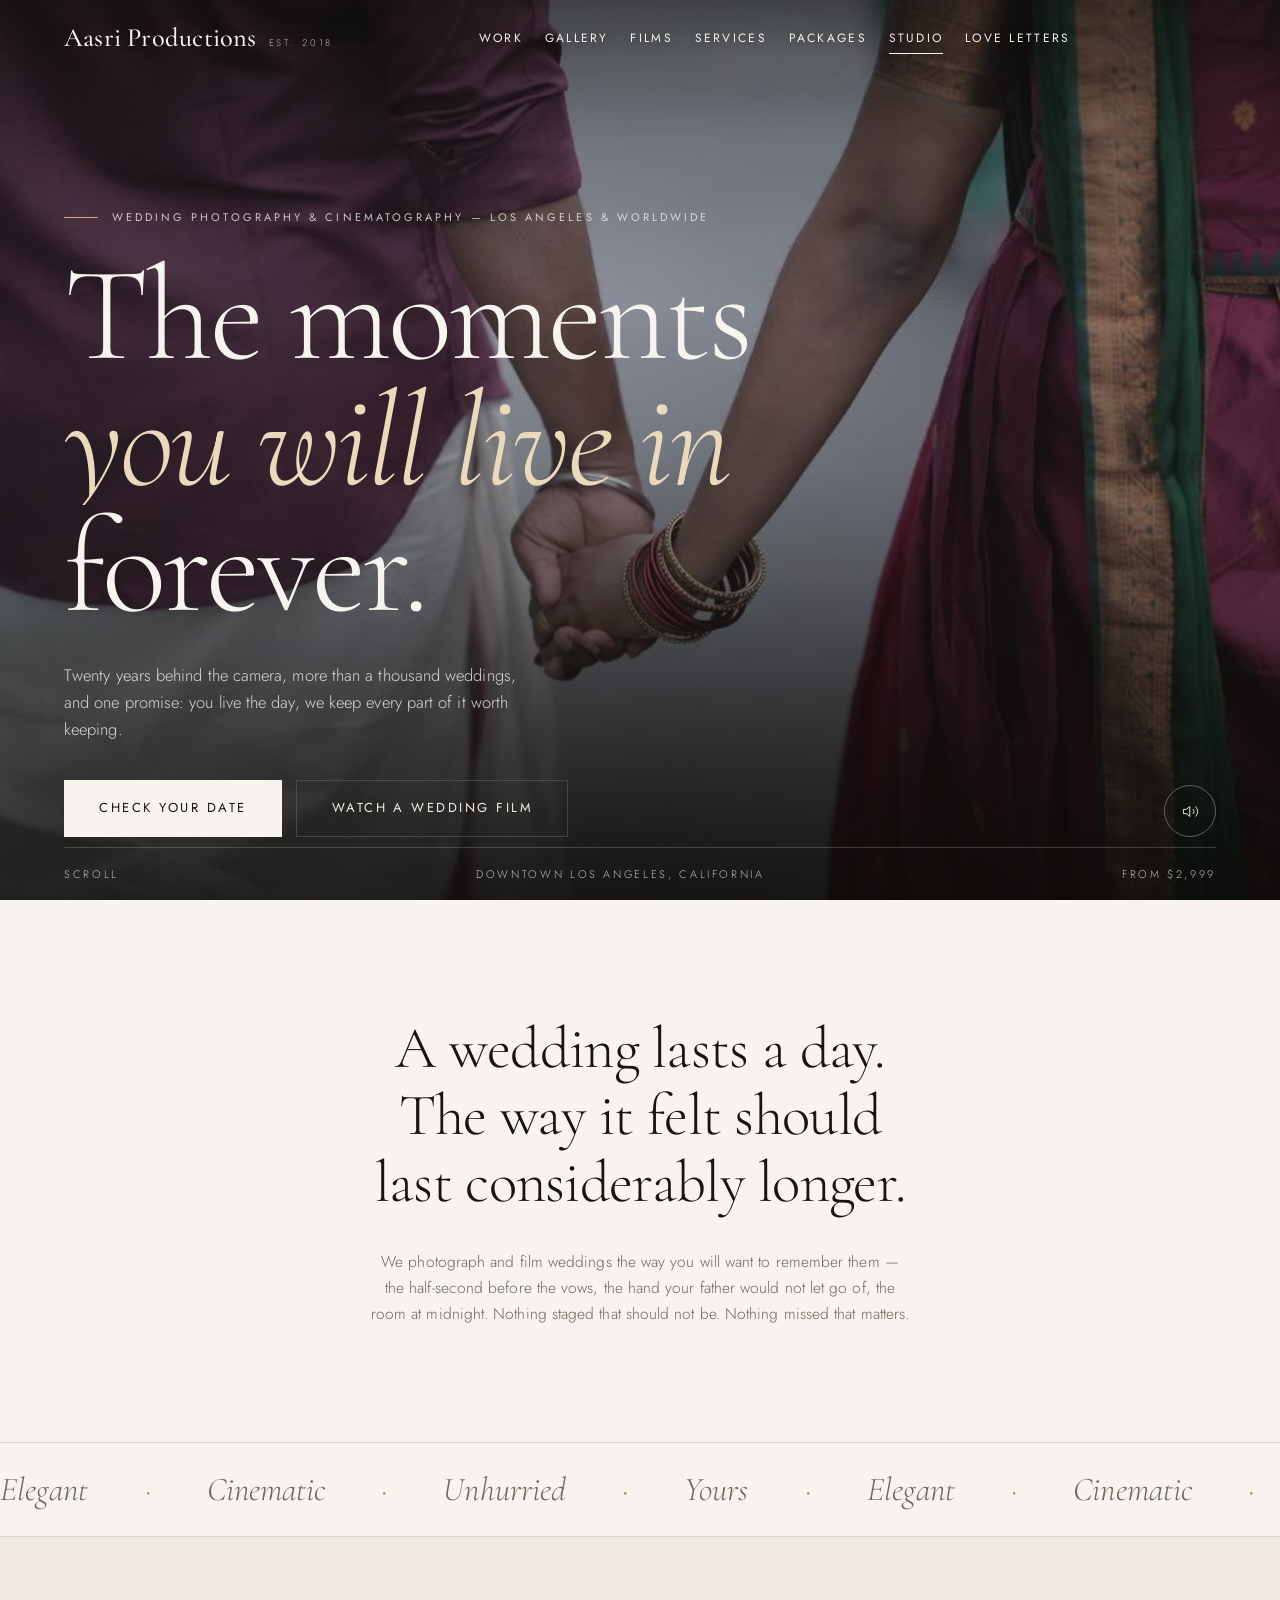
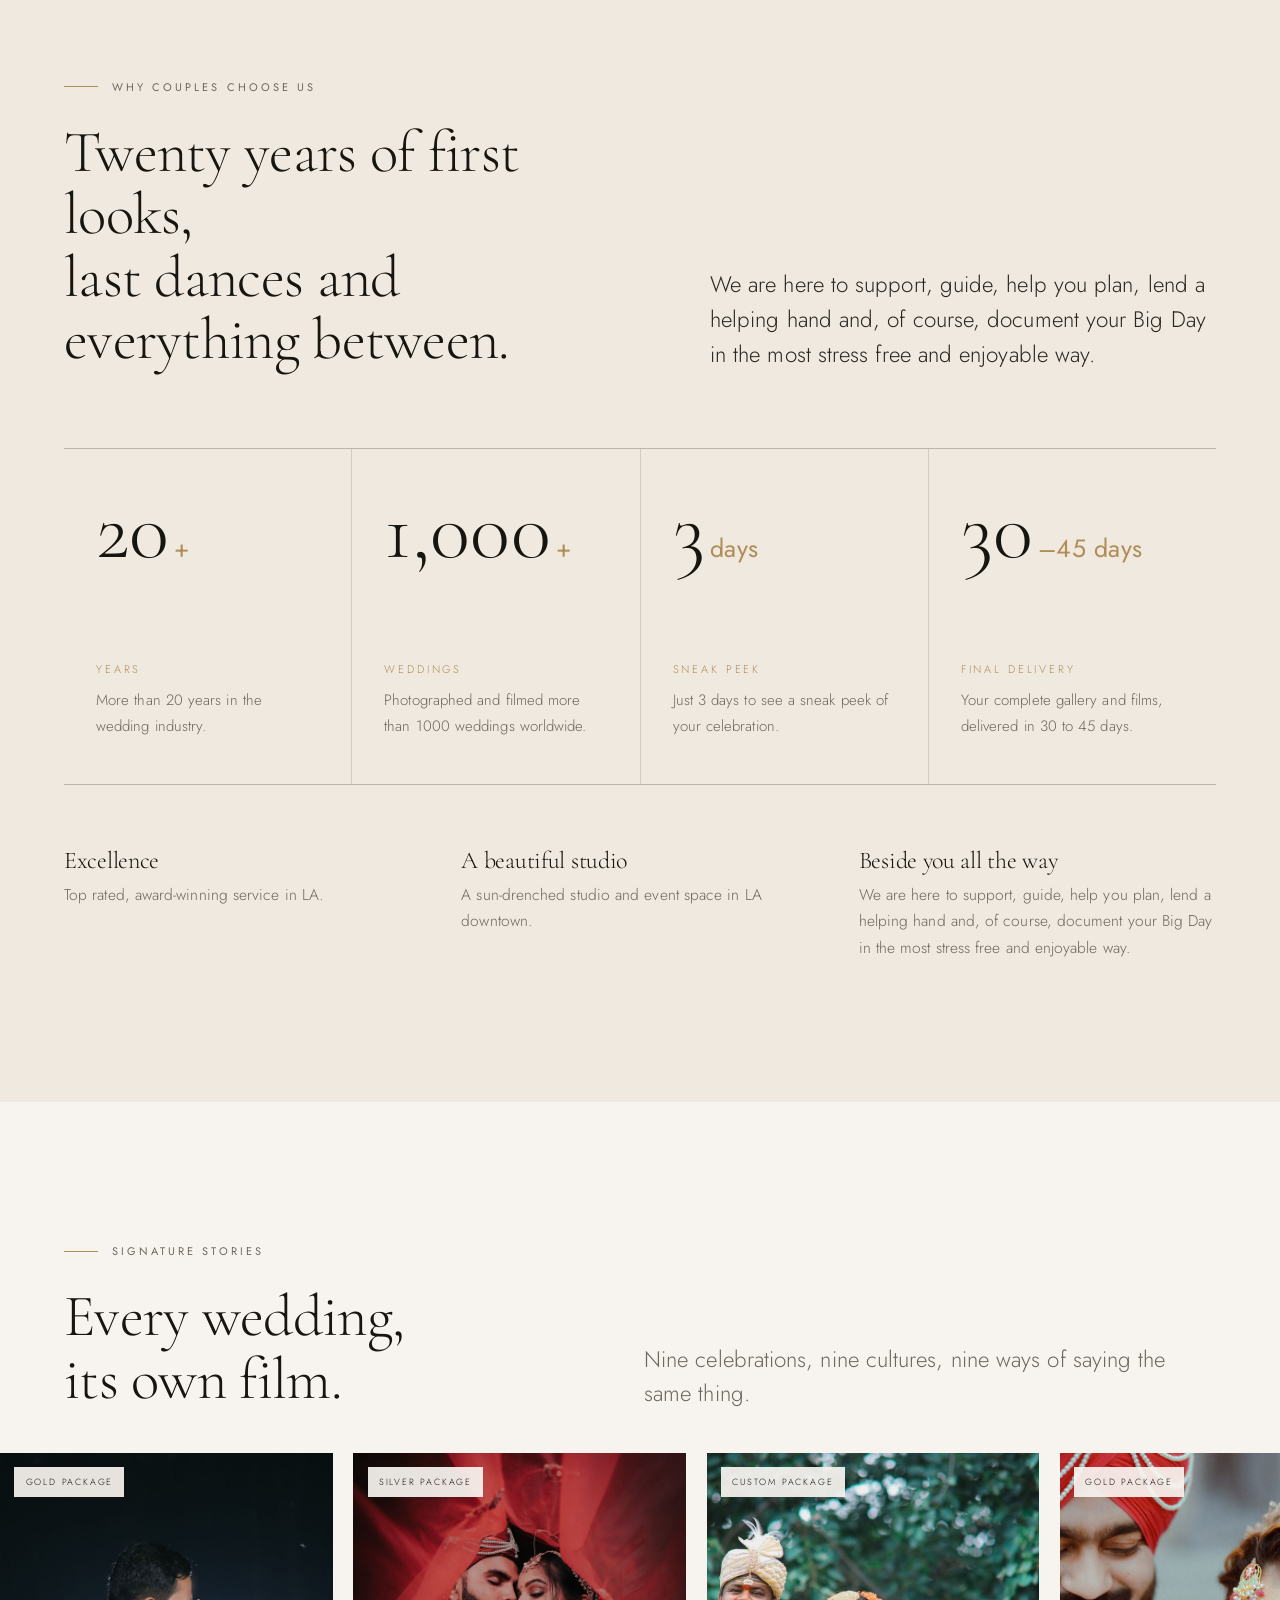
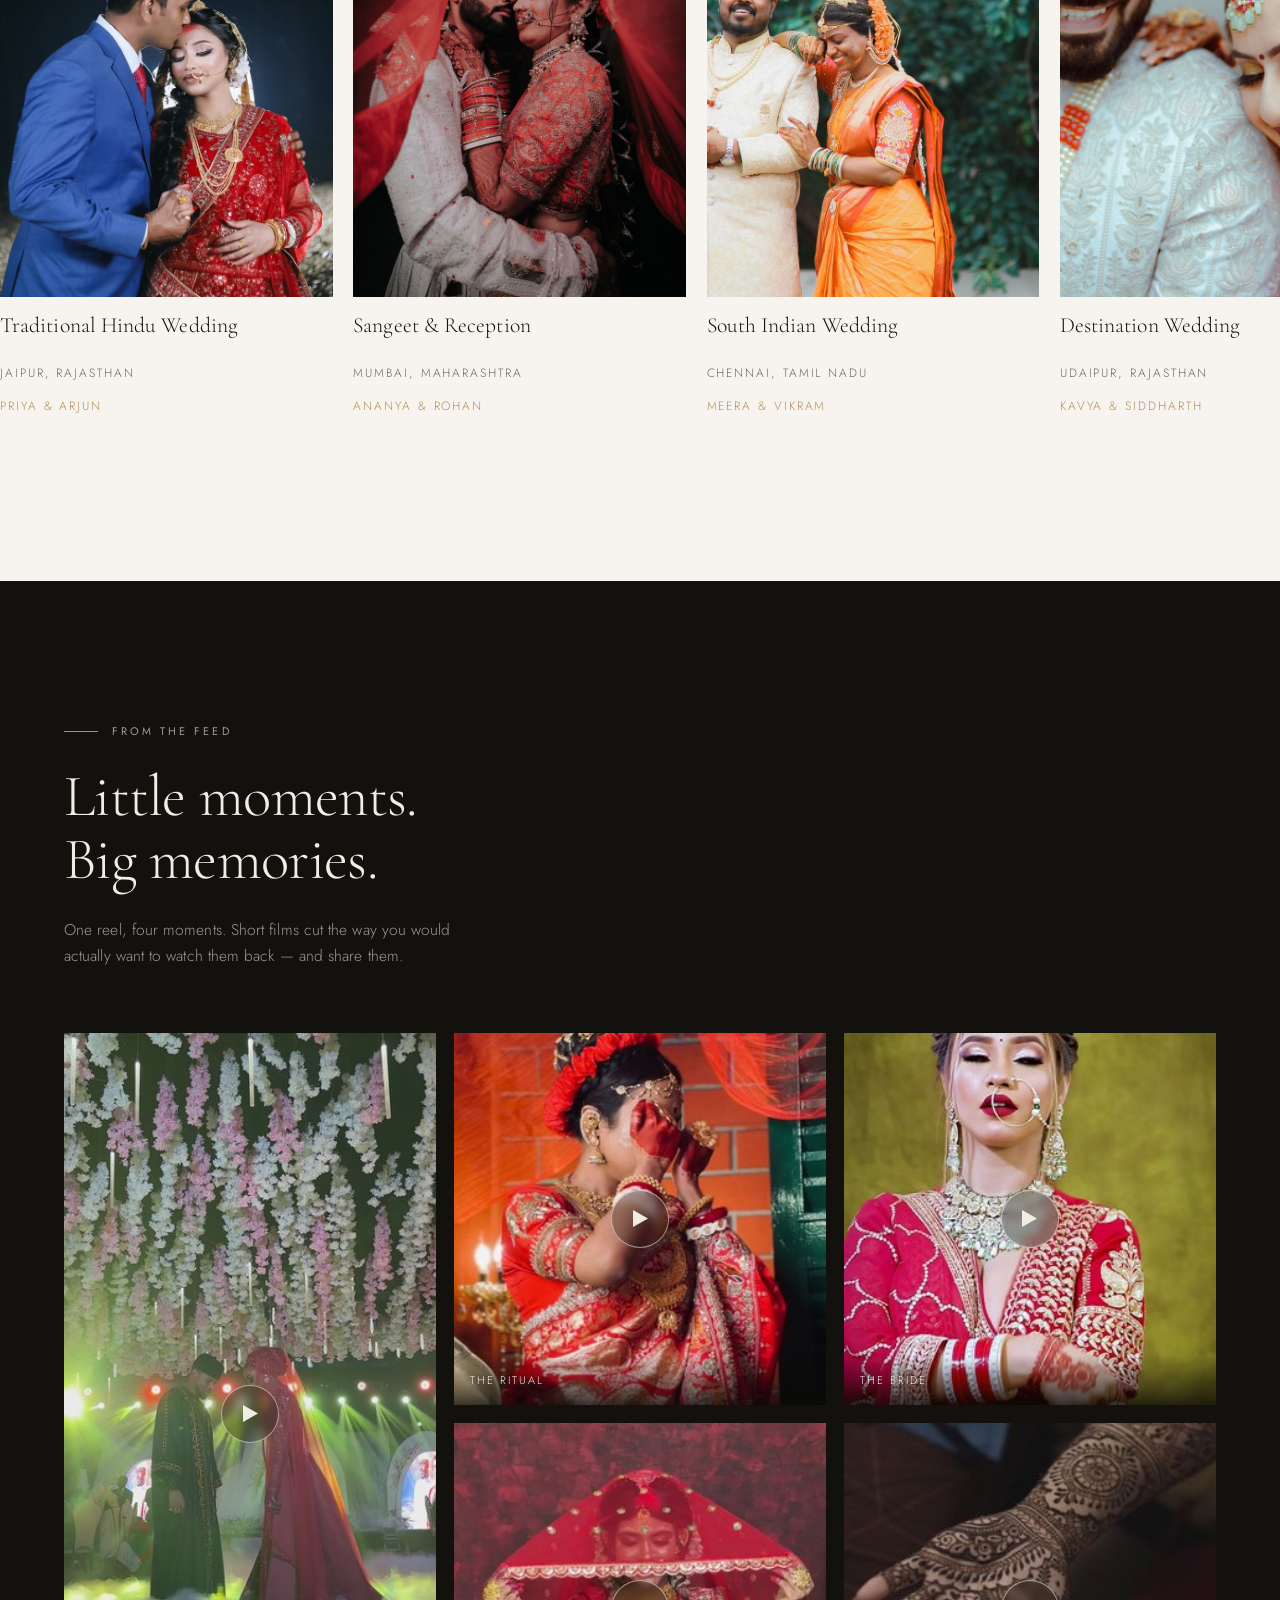
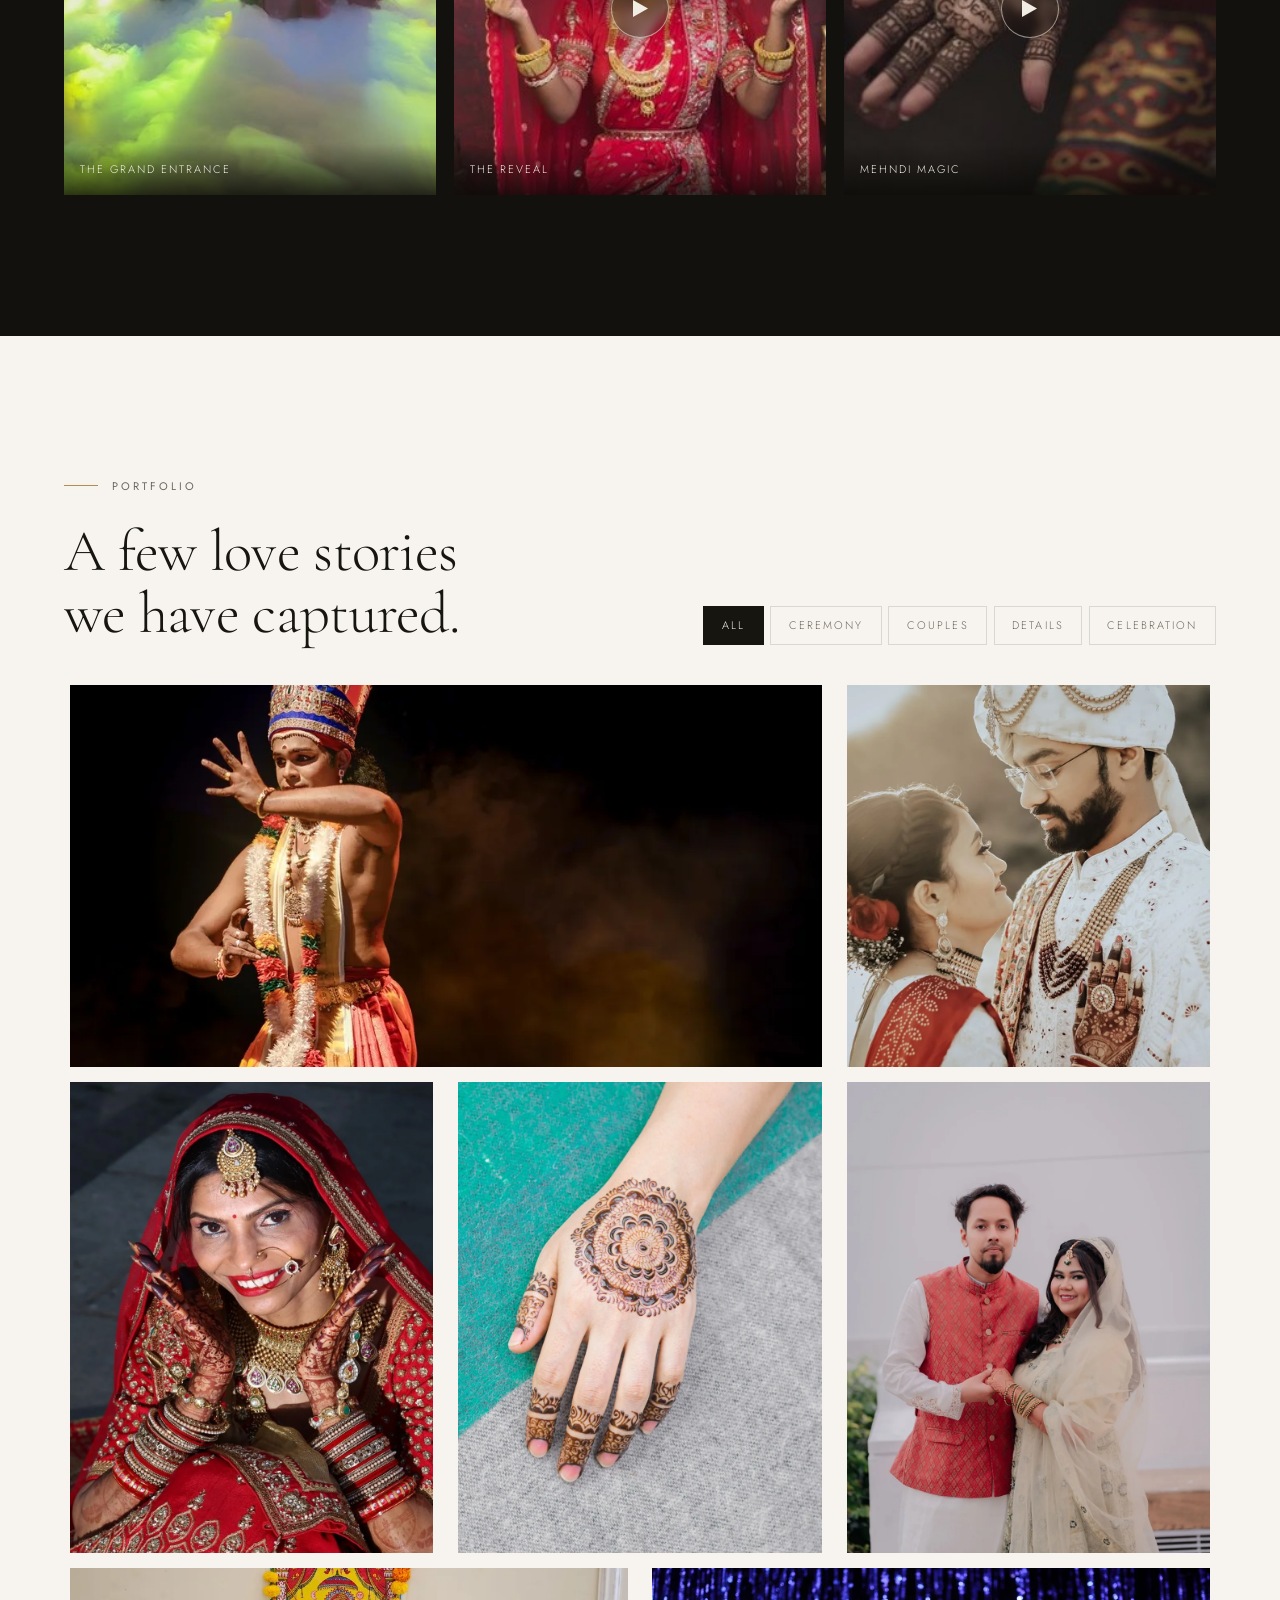
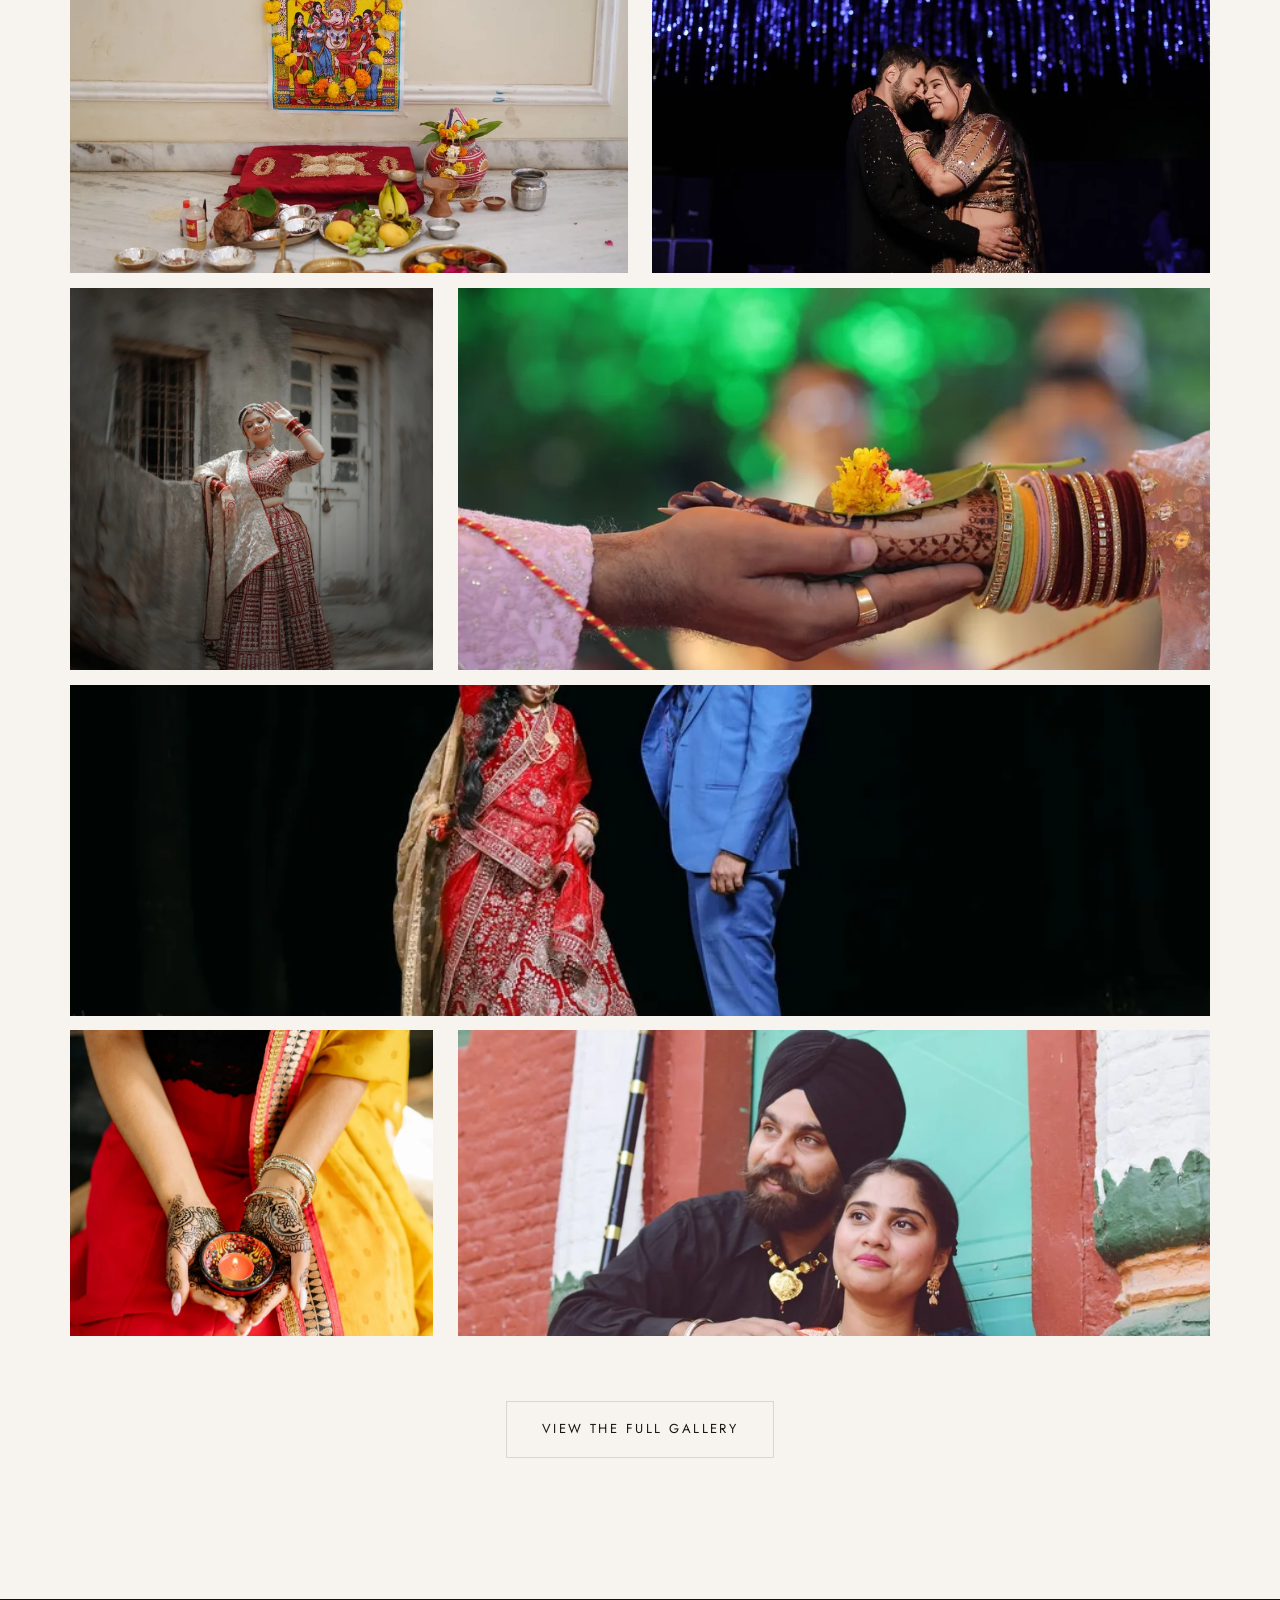
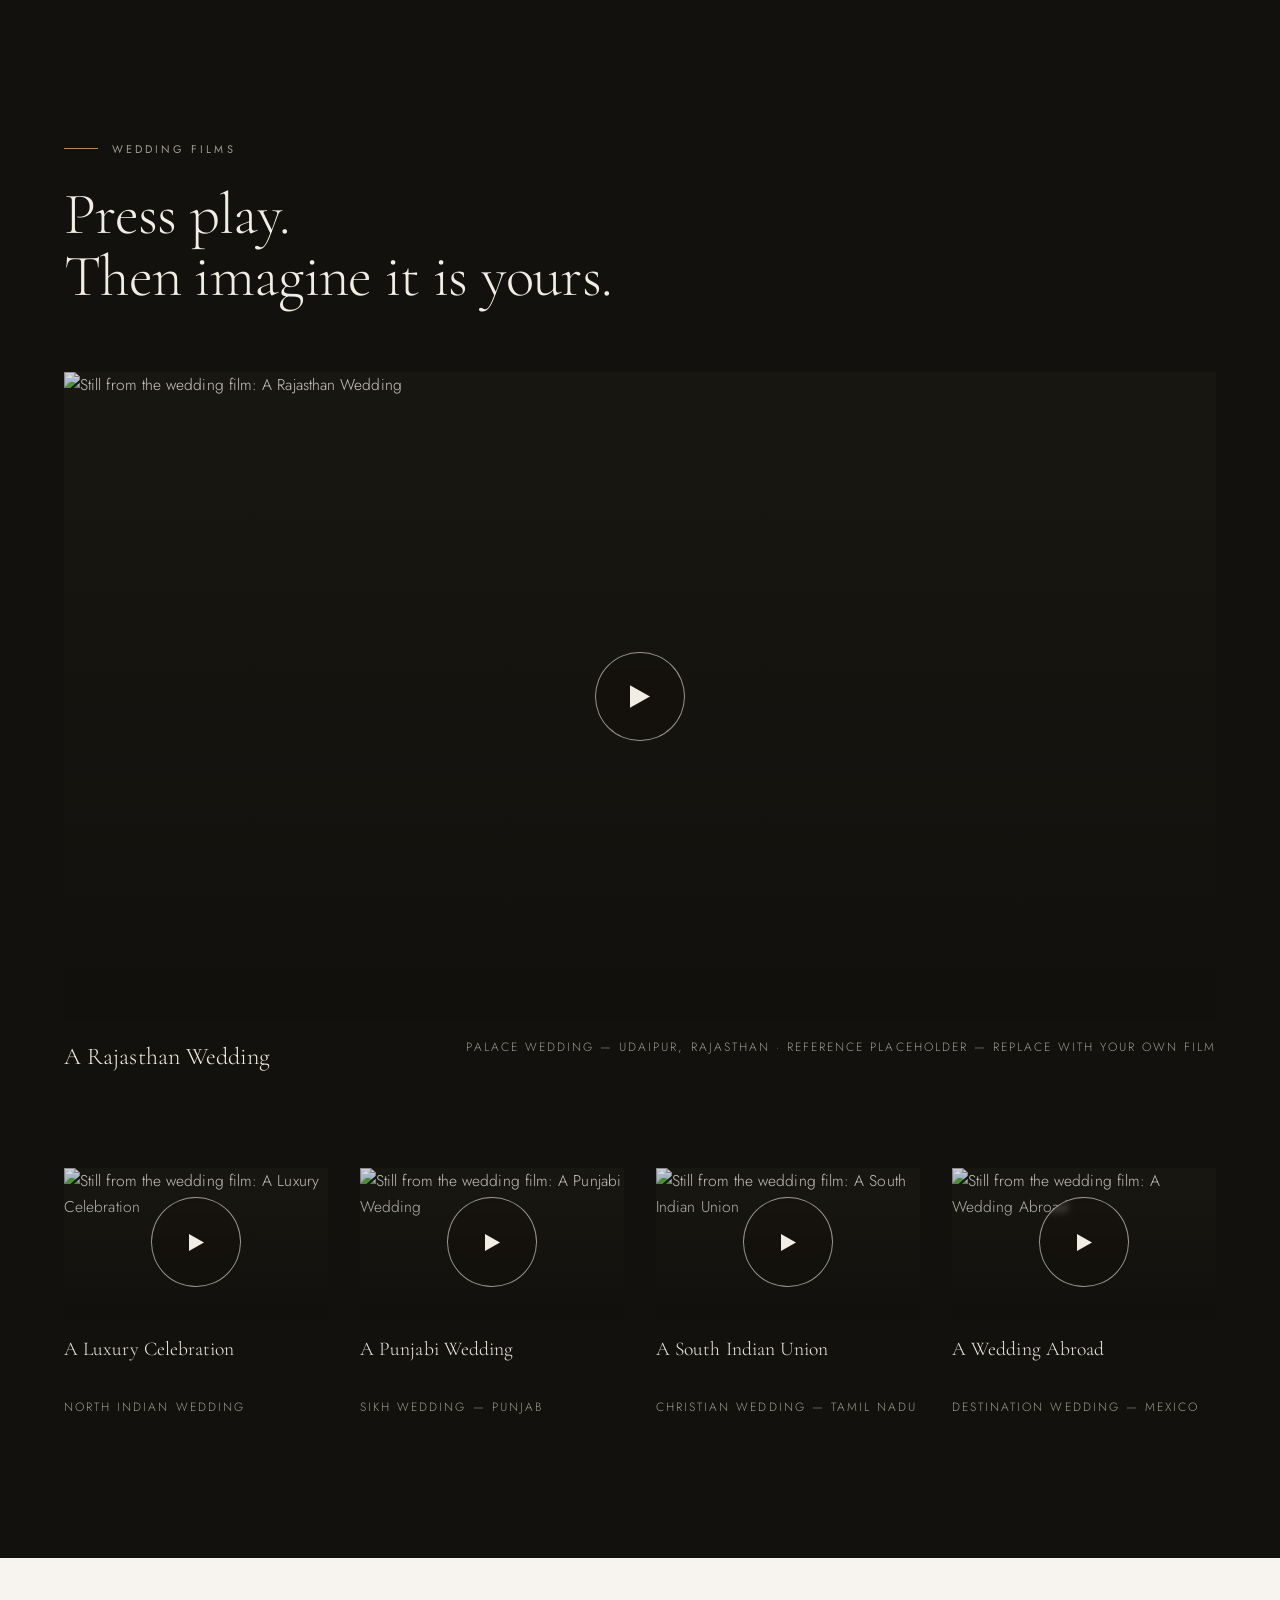
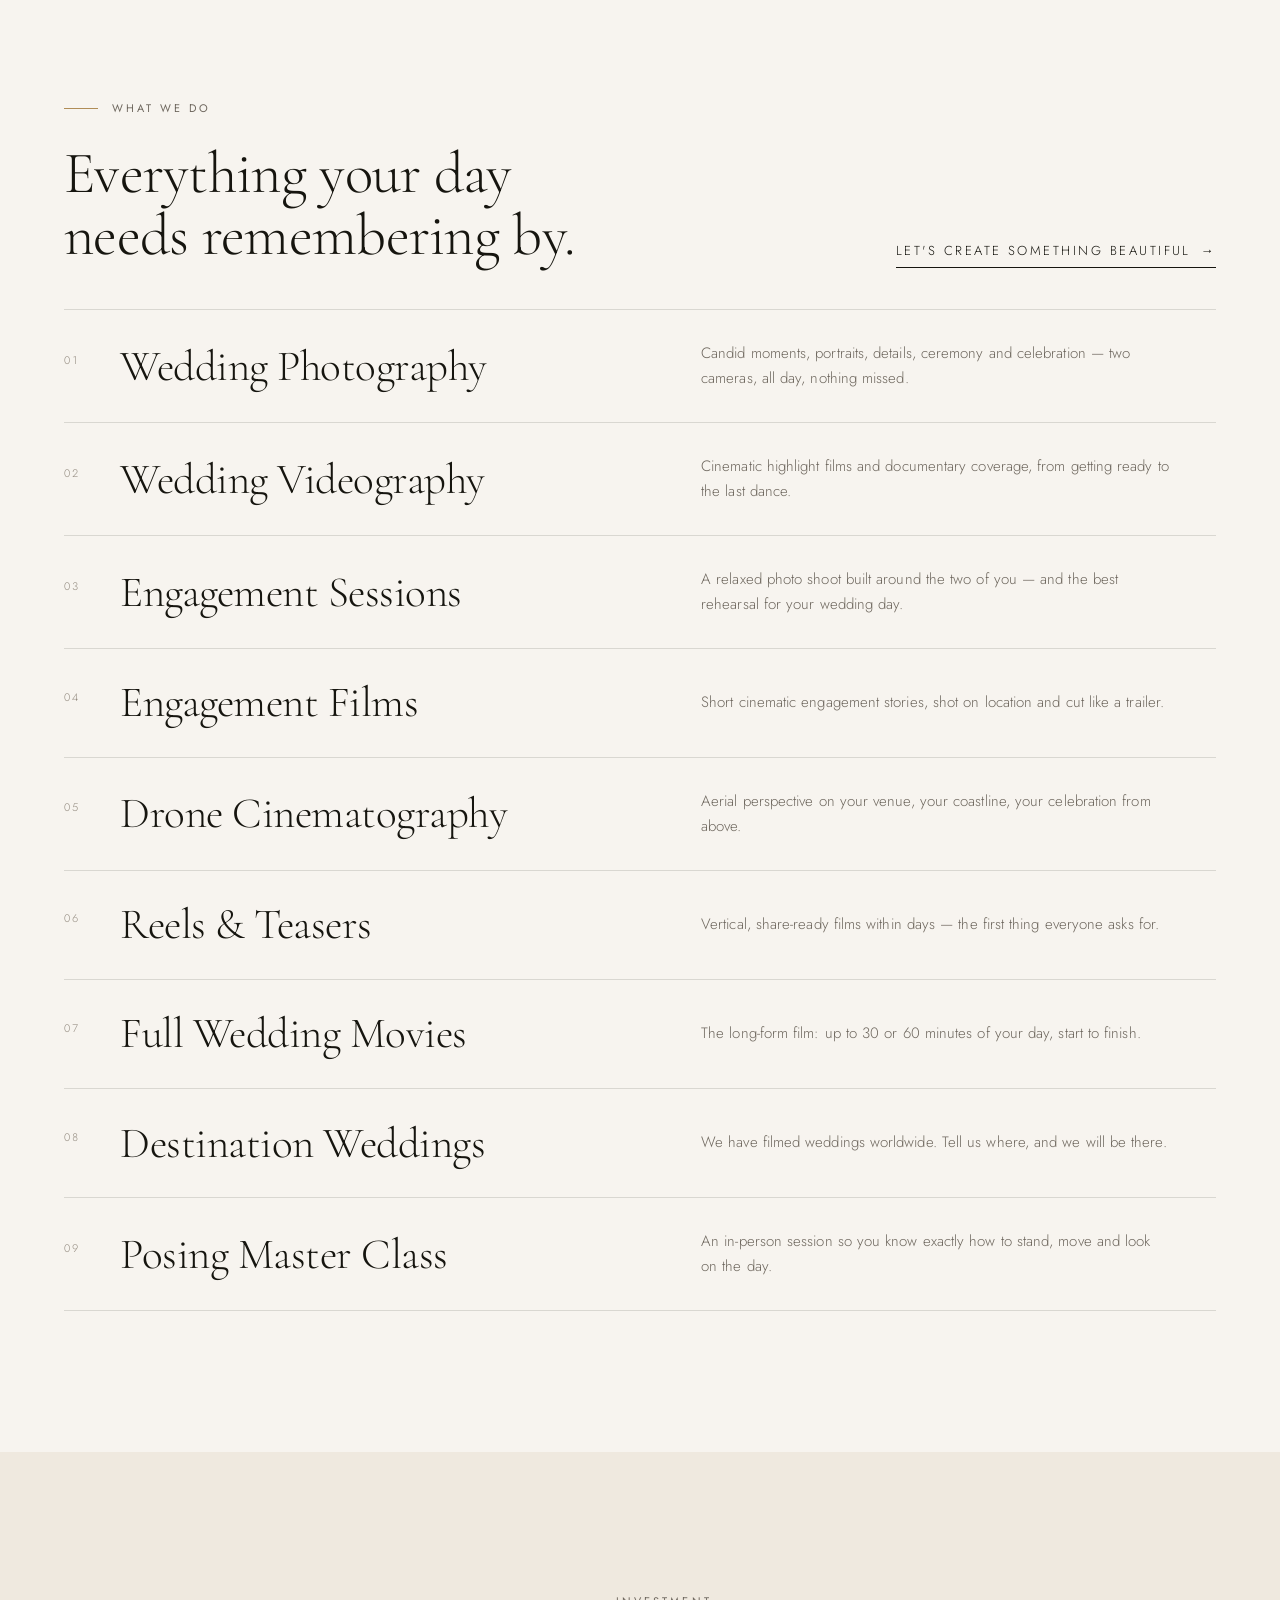
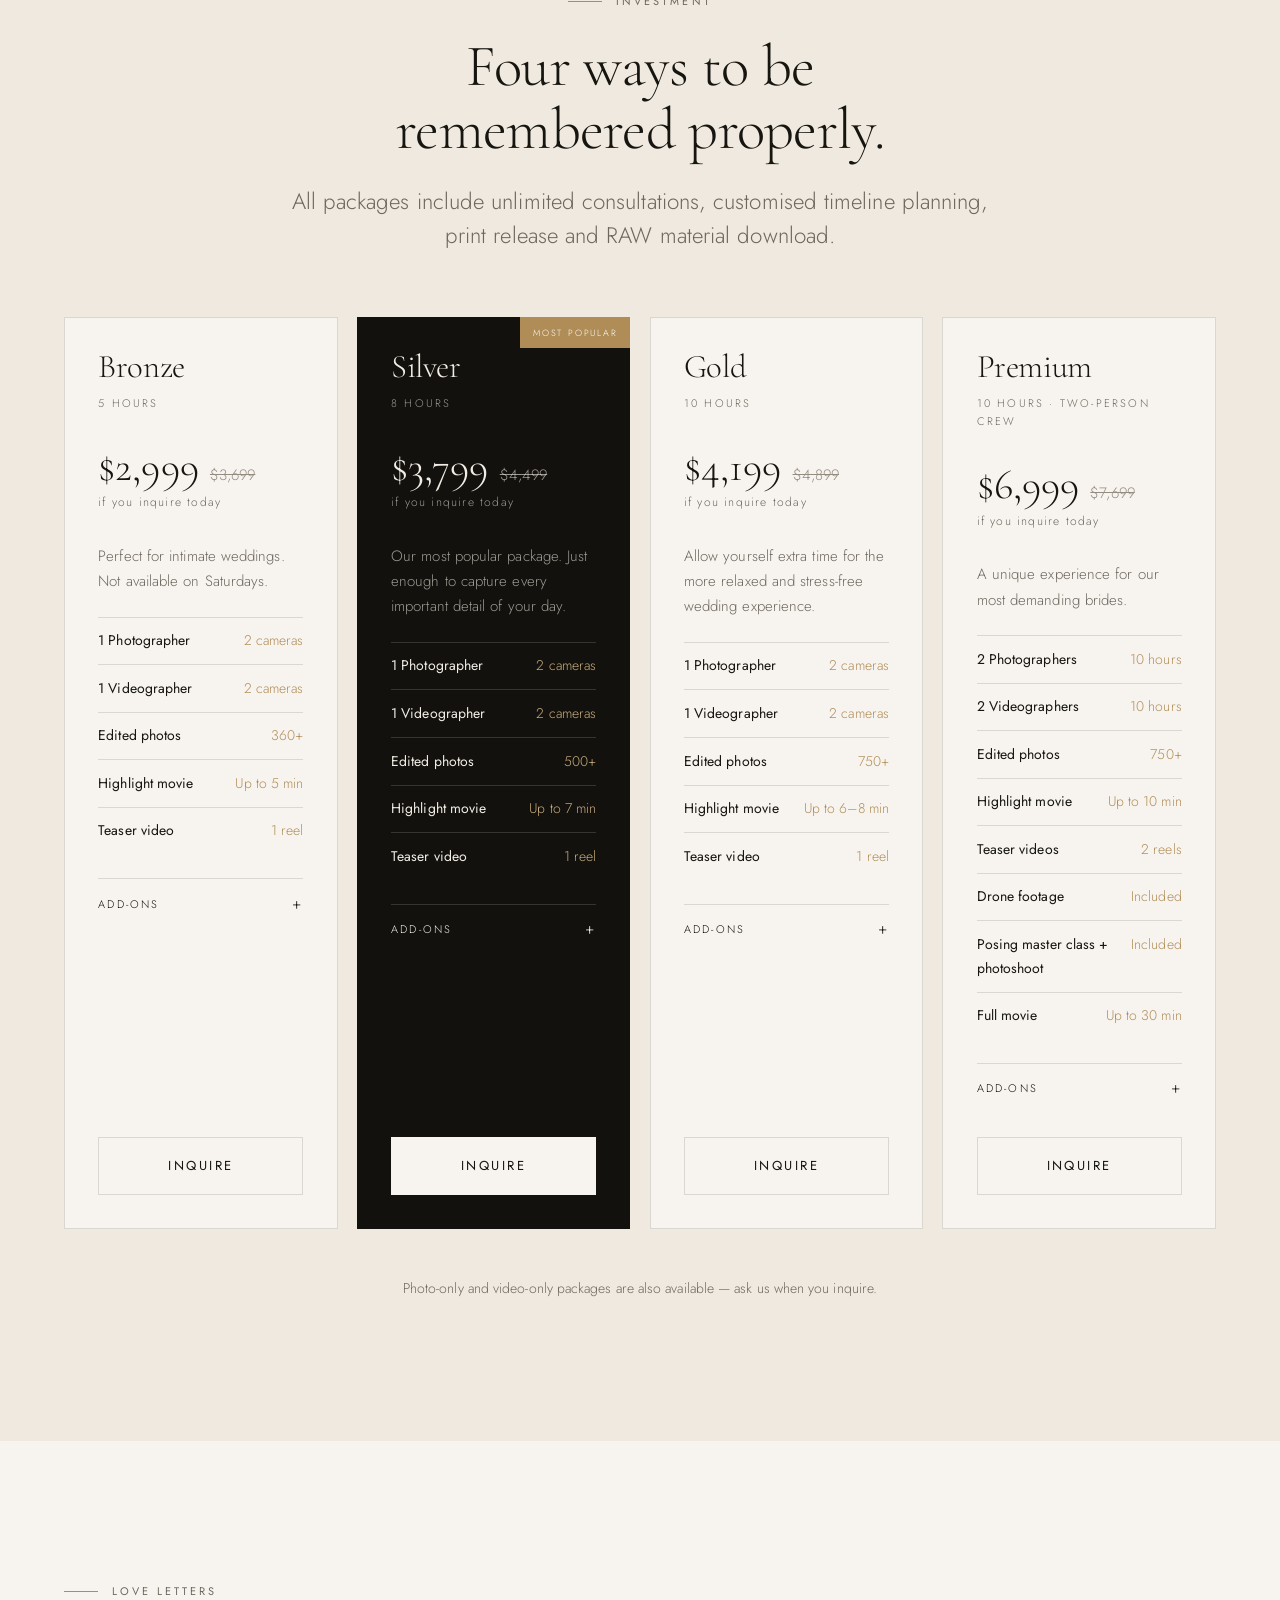
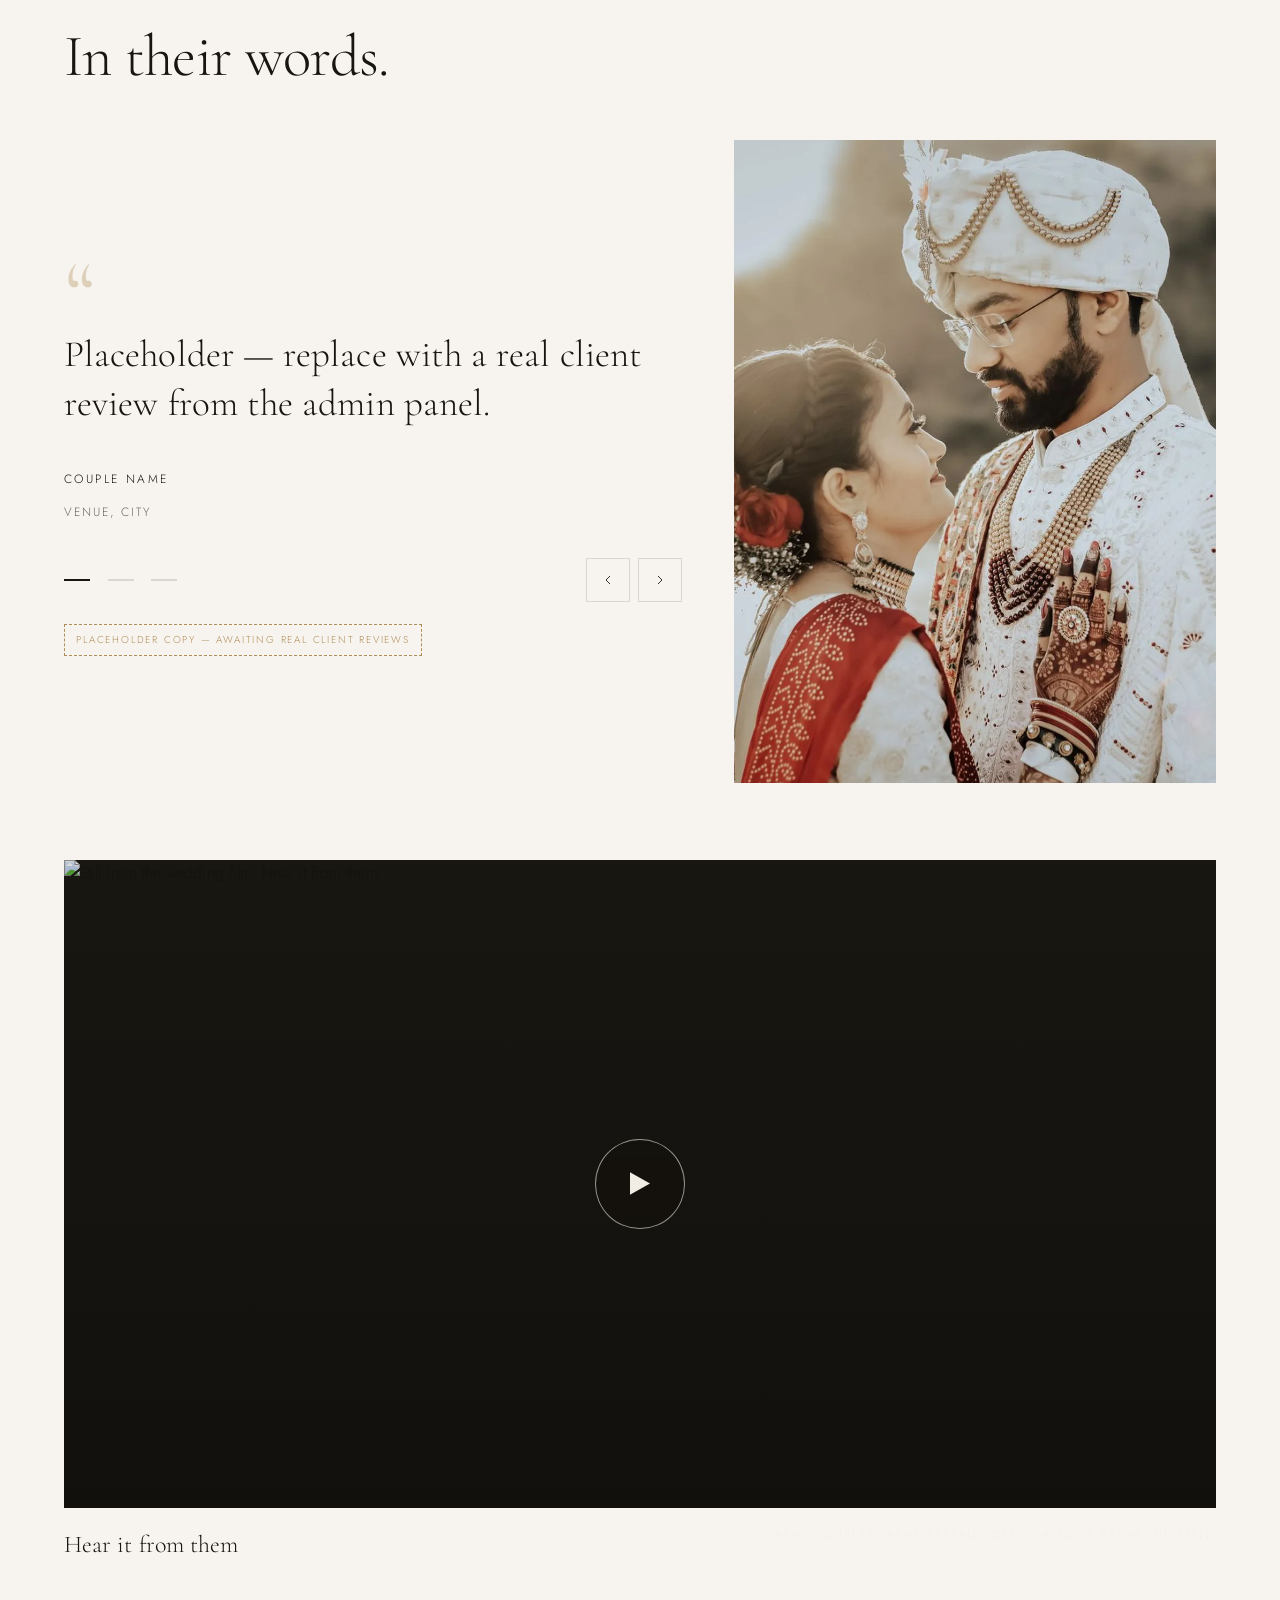
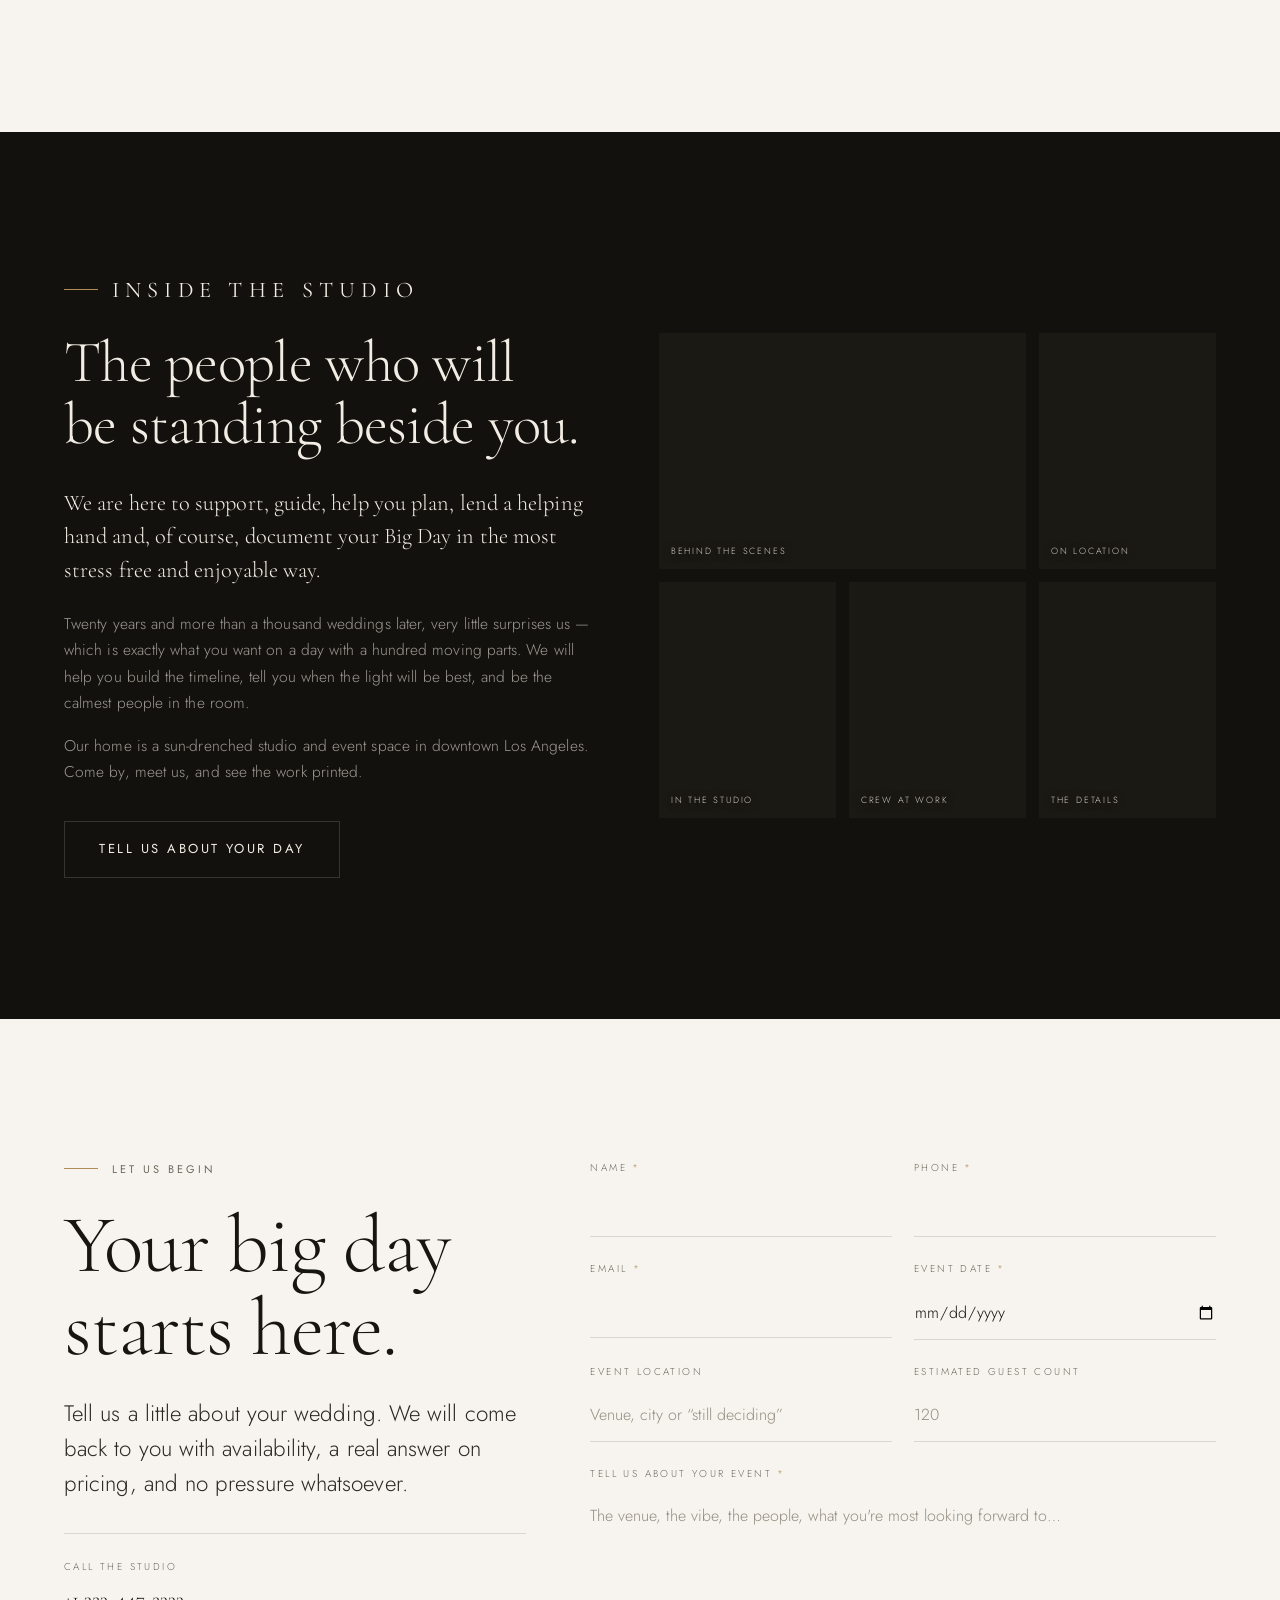
==== commit 92b1ac5c: "Simplify the contact form to seven fields Cuts the inquiry form down to exactly: Name, Phone, Email," ====
--- a/index.html
+++ b/index.html
@@ -301,13 +301,14 @@
         <div>
           <form class="form" id="inquiryForm" novalidate>
             <div class="field">
-              <label for="fFirst">First name <span class="req" aria-hidden="true">*</span></label>
-              <input id="fFirst" name="firstName" type="text" autocomplete="given-name" required>
-              <p class="field__err">Please add your first name.</p>
-            </div>
-            <div class="field">
-              <label for="fLast">Last name</label>
-              <input id="fLast" name="lastName" type="text" autocomplete="family-name">
+              <label for="fName">Name <span class="req" aria-hidden="true">*</span></label>
+              <input id="fName" name="name" type="text" autocomplete="name" required>
+              <p class="field__err">Please add your name.</p>
+            </div>
+            <div class="field">
+              <label for="fPhone">Phone <span class="req" aria-hidden="true">*</span></label>
+              <input id="fPhone" name="phone" type="tel" autocomplete="tel" required>
+              <p class="field__err">Please add a phone number we can reach you on.</p>
             </div>
             <div class="field">
               <label for="fEmail">Email <span class="req" aria-hidden="true">*</span></label>
@@ -315,32 +316,22 @@
               <p class="field__err">Please add an email we can reply to.</p>
             </div>
             <div class="field">
-              <label for="fPhone">Phone</label>
-              <input id="fPhone" name="phone" type="tel" autocomplete="tel">
-            </div>
-            <div class="field">
-              <label for="fDate">Wedding date</label>
-              <input id="fDate" name="weddingDate" type="date">
-            </div>
-            <div class="field">
-              <label for="fLoc">Wedding location</label>
+              <label for="fDate">Event date <span class="req" aria-hidden="true">*</span></label>
+              <input id="fDate" name="eventDate" type="date" required>
+              <p class="field__err">Please let us know the date.</p>
+            </div>
+            <div class="field">
+              <label for="fLoc">Event location</label>
               <input id="fLoc" name="location" type="text" placeholder="Venue, city or “still deciding”">
-            </div>
-            <div class="field field--full">
-              <label id="lblServices">Services you are interested in</label>
-              <div class="chips" data-service-chips role="group" aria-labelledby="lblServices"></div>
             </div>
             <div class="field">
               <label for="fGuests">Estimated guest count</label>
               <input id="fGuests" name="guests" type="number" min="0" step="1" inputmode="numeric" placeholder="120">
             </div>
-            <div class="field">
-              <label for="fHeard">How did you hear about us?</label>
-              <select id="fHeard" name="heardAbout" data-heard><option value="">Select…</option></select>
-            </div>
             <div class="field field--full">
-              <label for="fMsg">Tell us about your wedding</label>
-              <textarea id="fMsg" name="message" rows="4" placeholder="The venue, the vibe, the people, what you're most looking forward to…"></textarea>
+              <label for="fMsg">Tell us about your event <span class="req" aria-hidden="true">*</span></label>
+              <textarea id="fMsg" name="message" rows="4" placeholder="The venue, the vibe, the people, what you're most looking forward to…" required></textarea>
+              <p class="field__err">Please tell us a little about your event.</p>
             </div>
             <p class="form__status" id="formStatus" role="status" aria-live="polite"></p>
             <div class="form__foot">
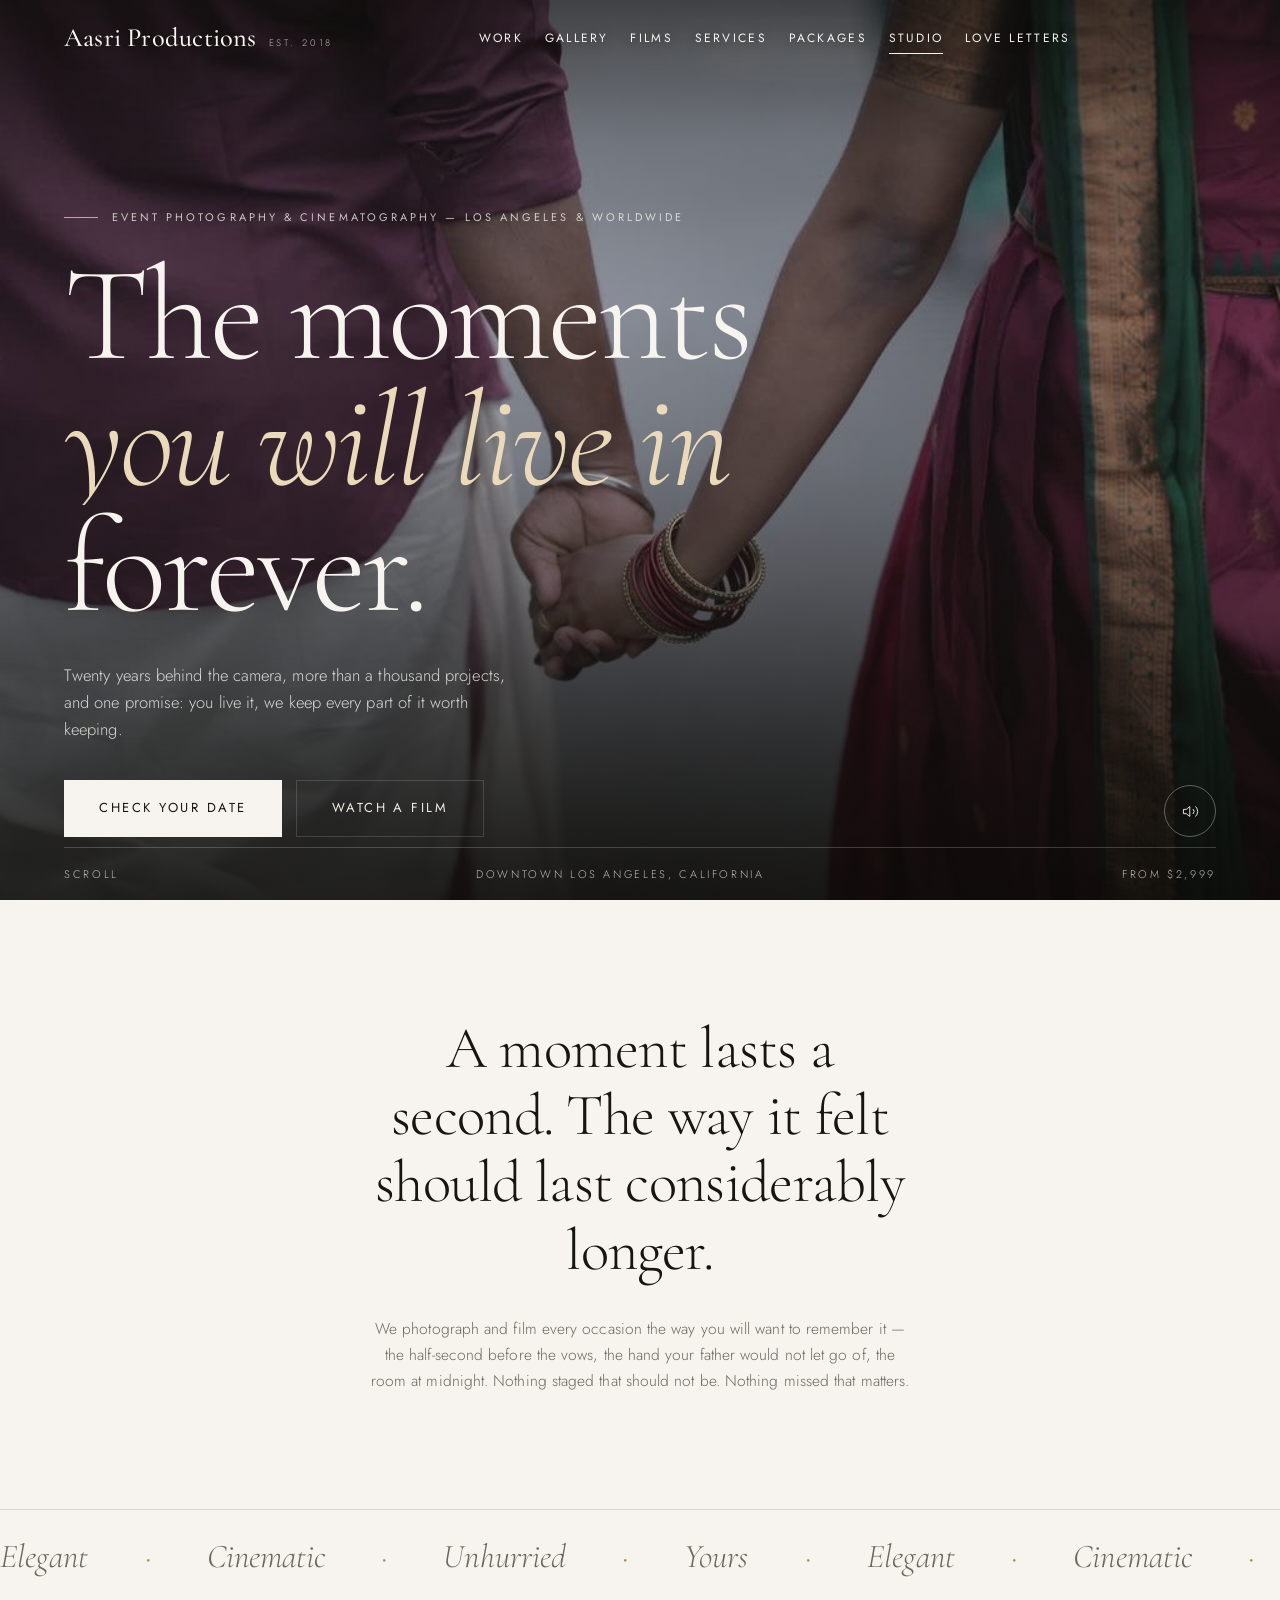
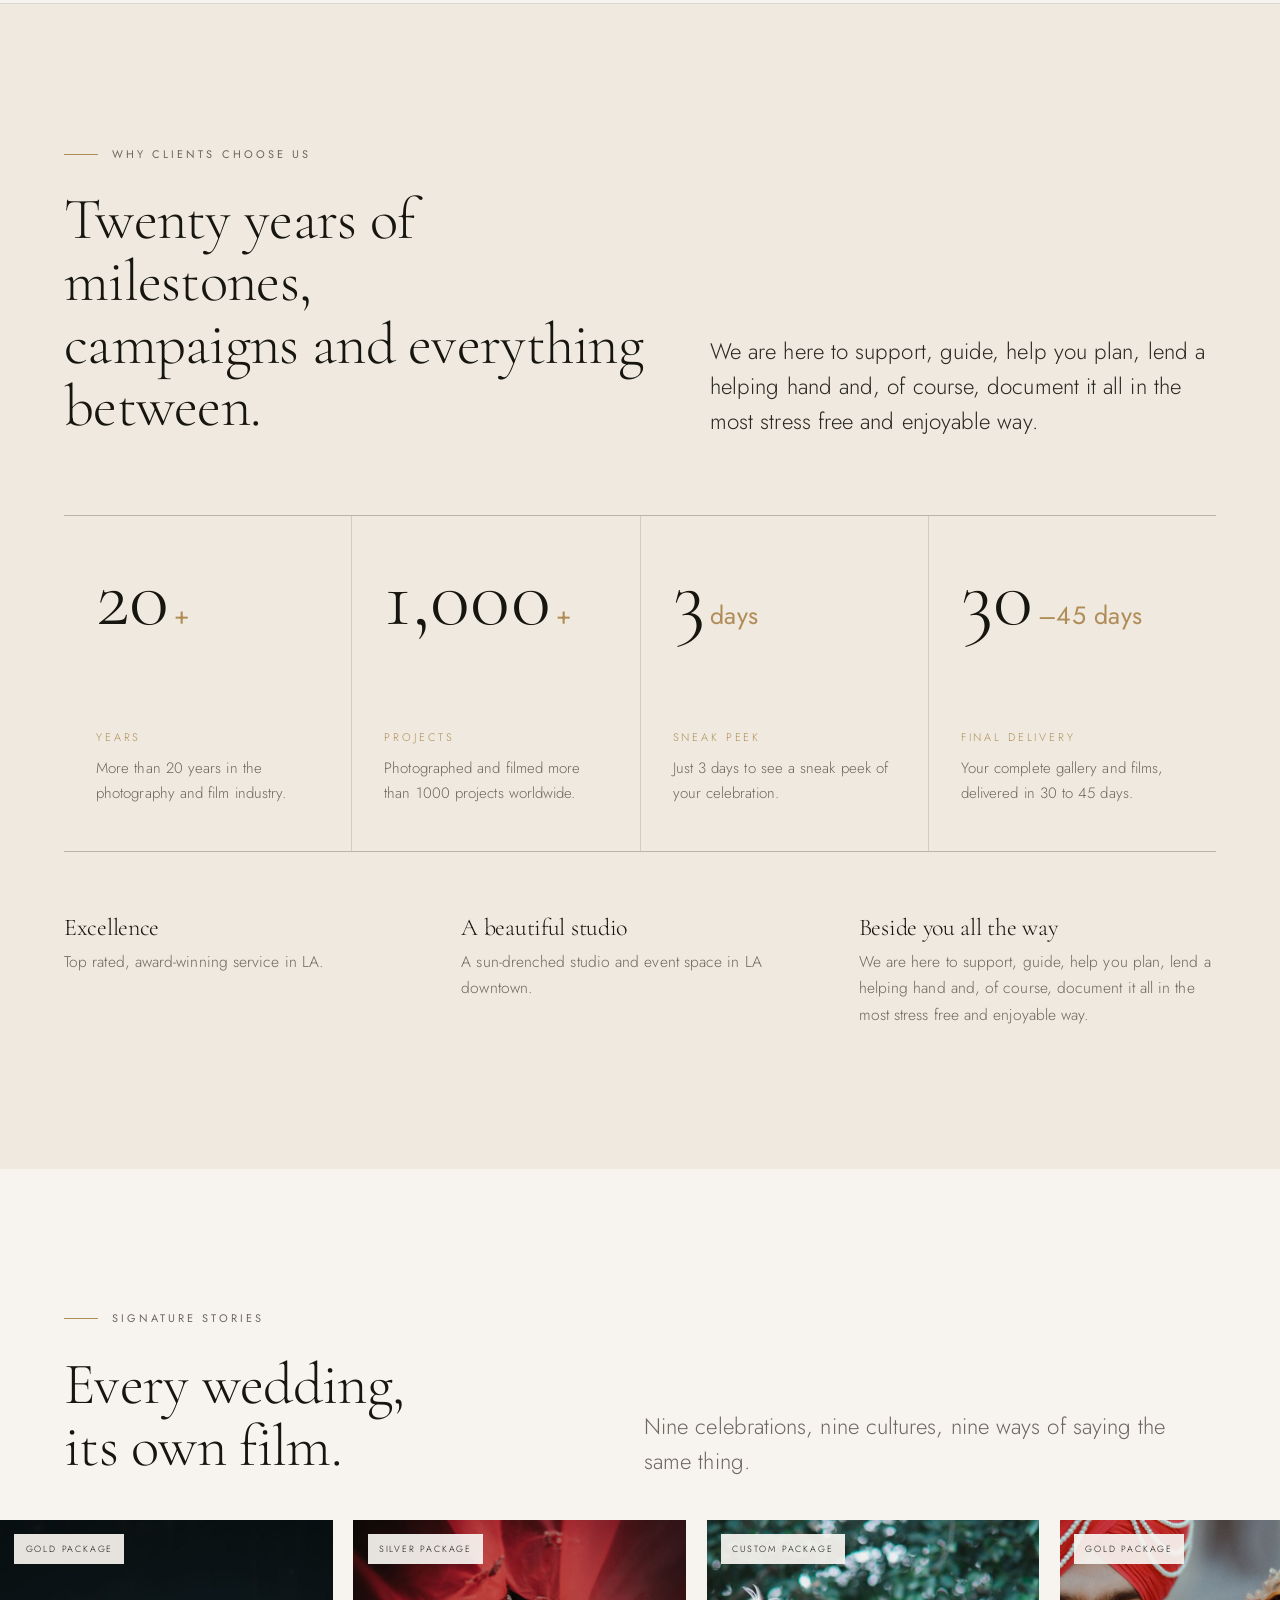
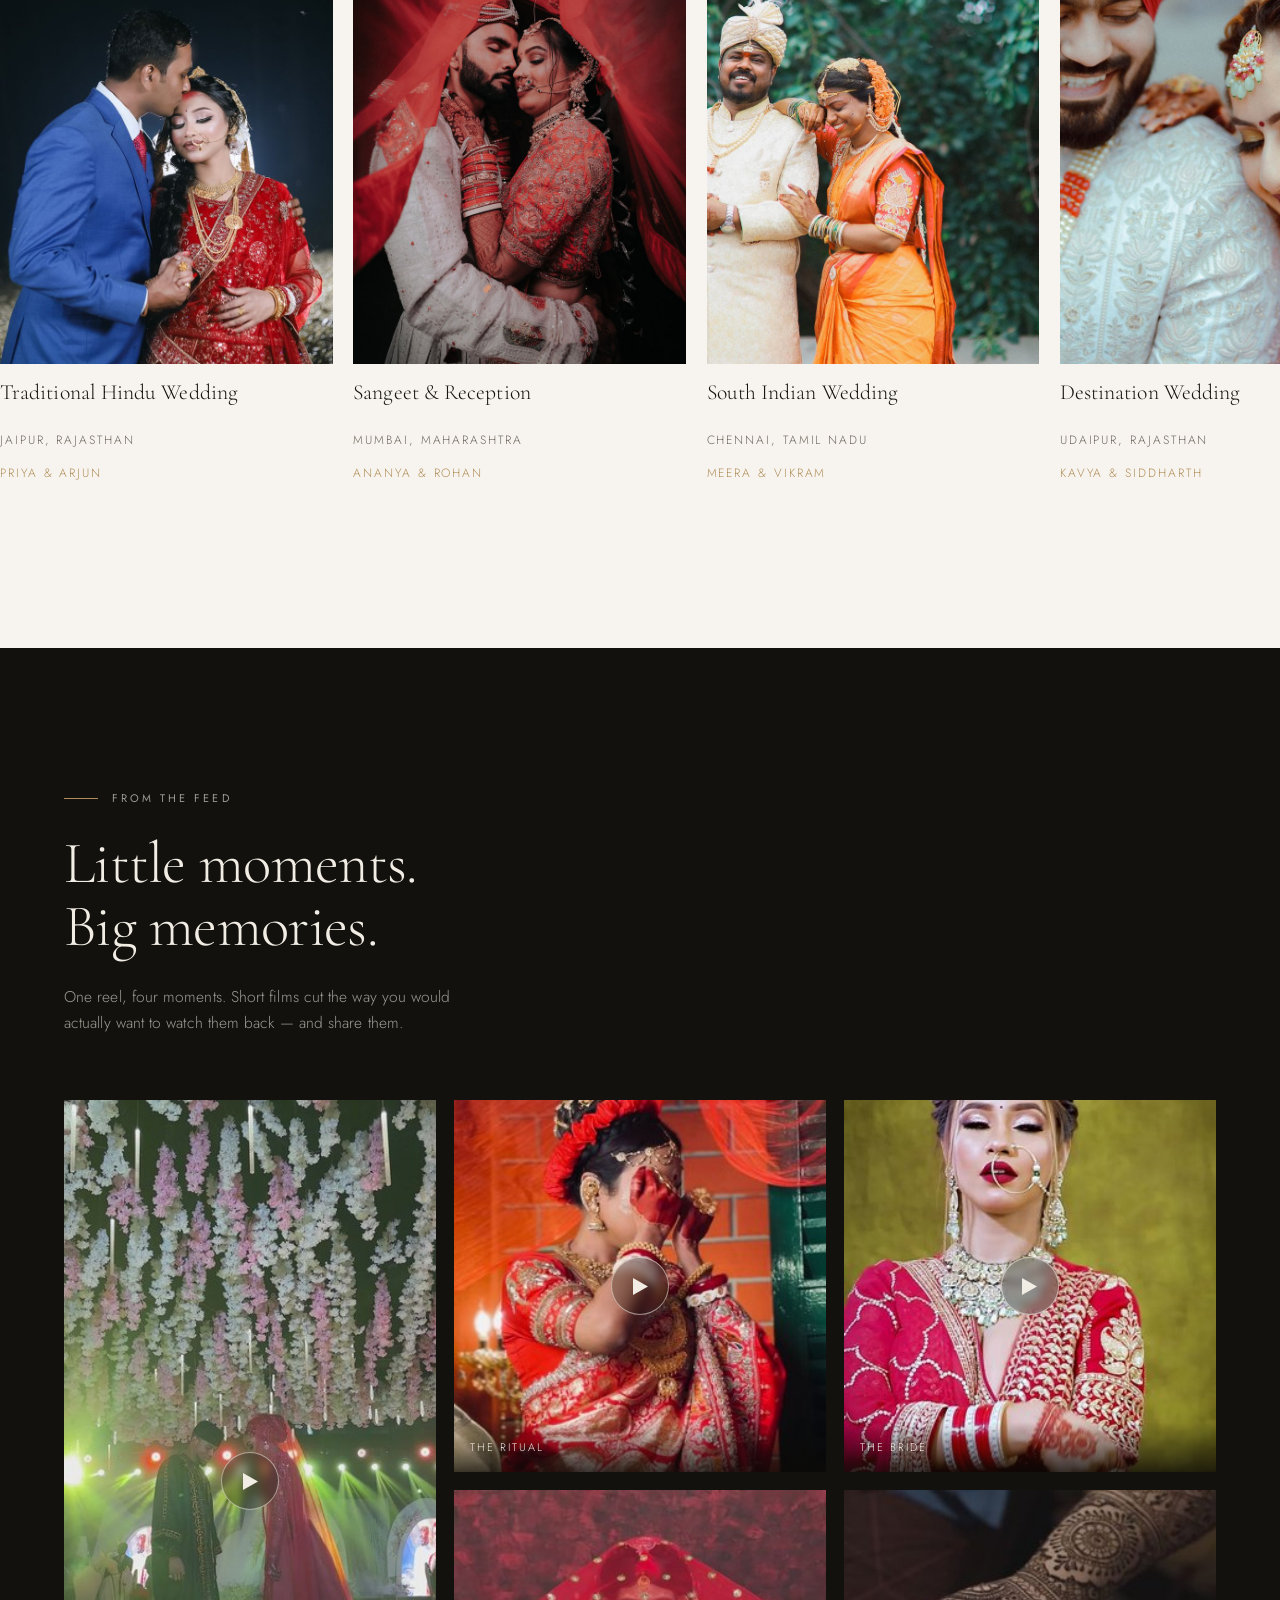
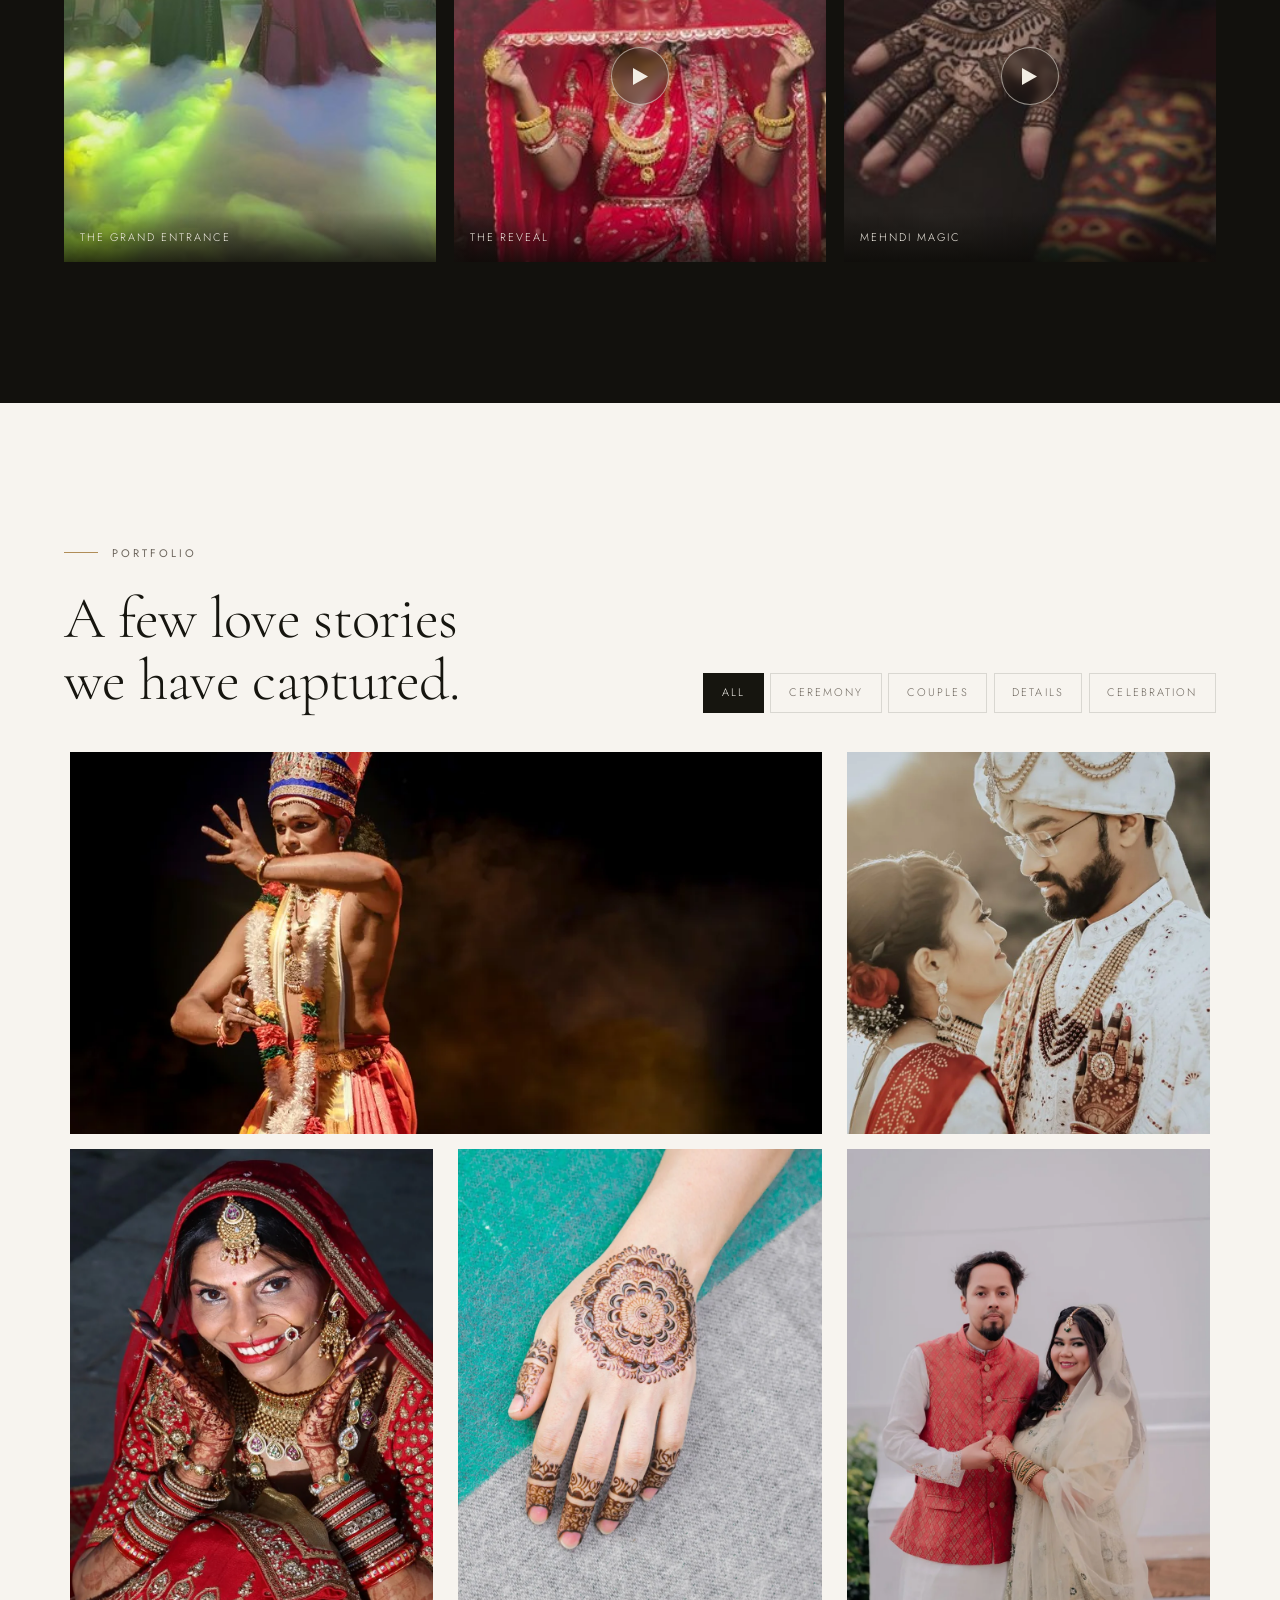
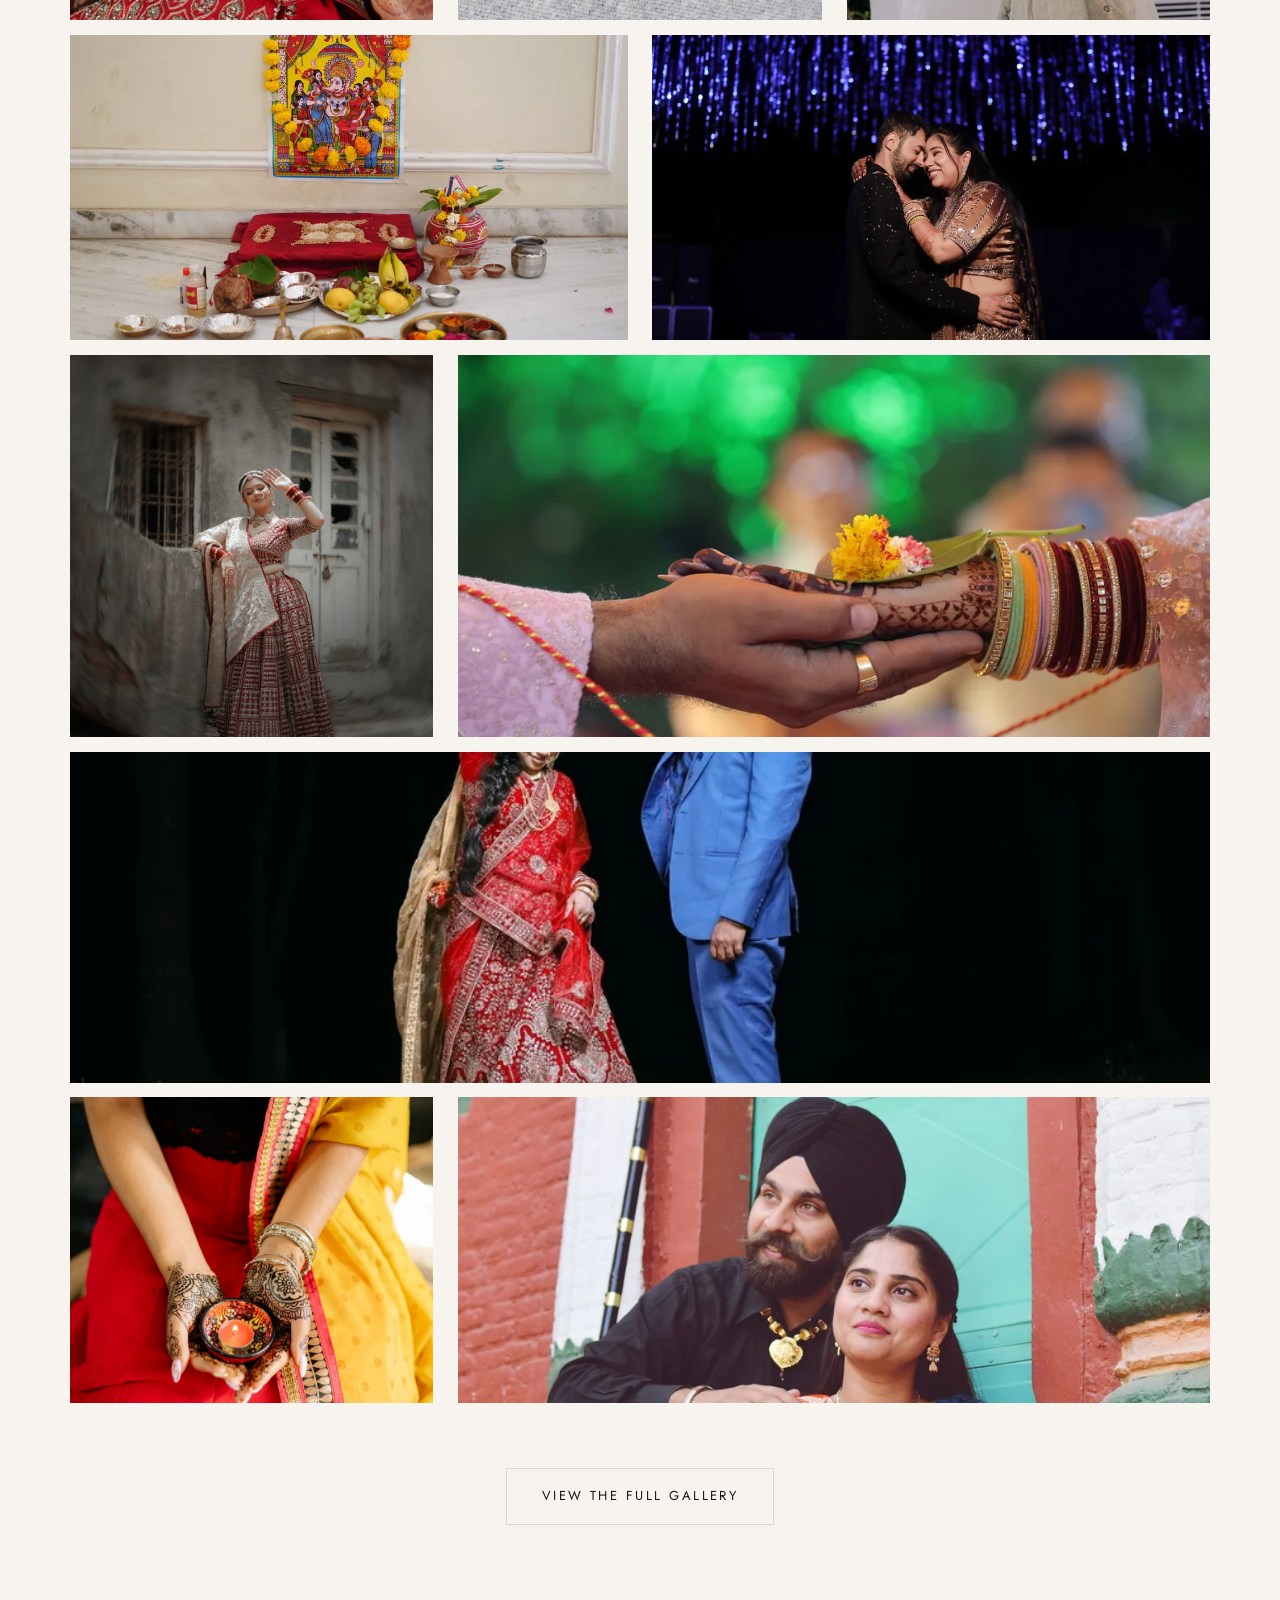
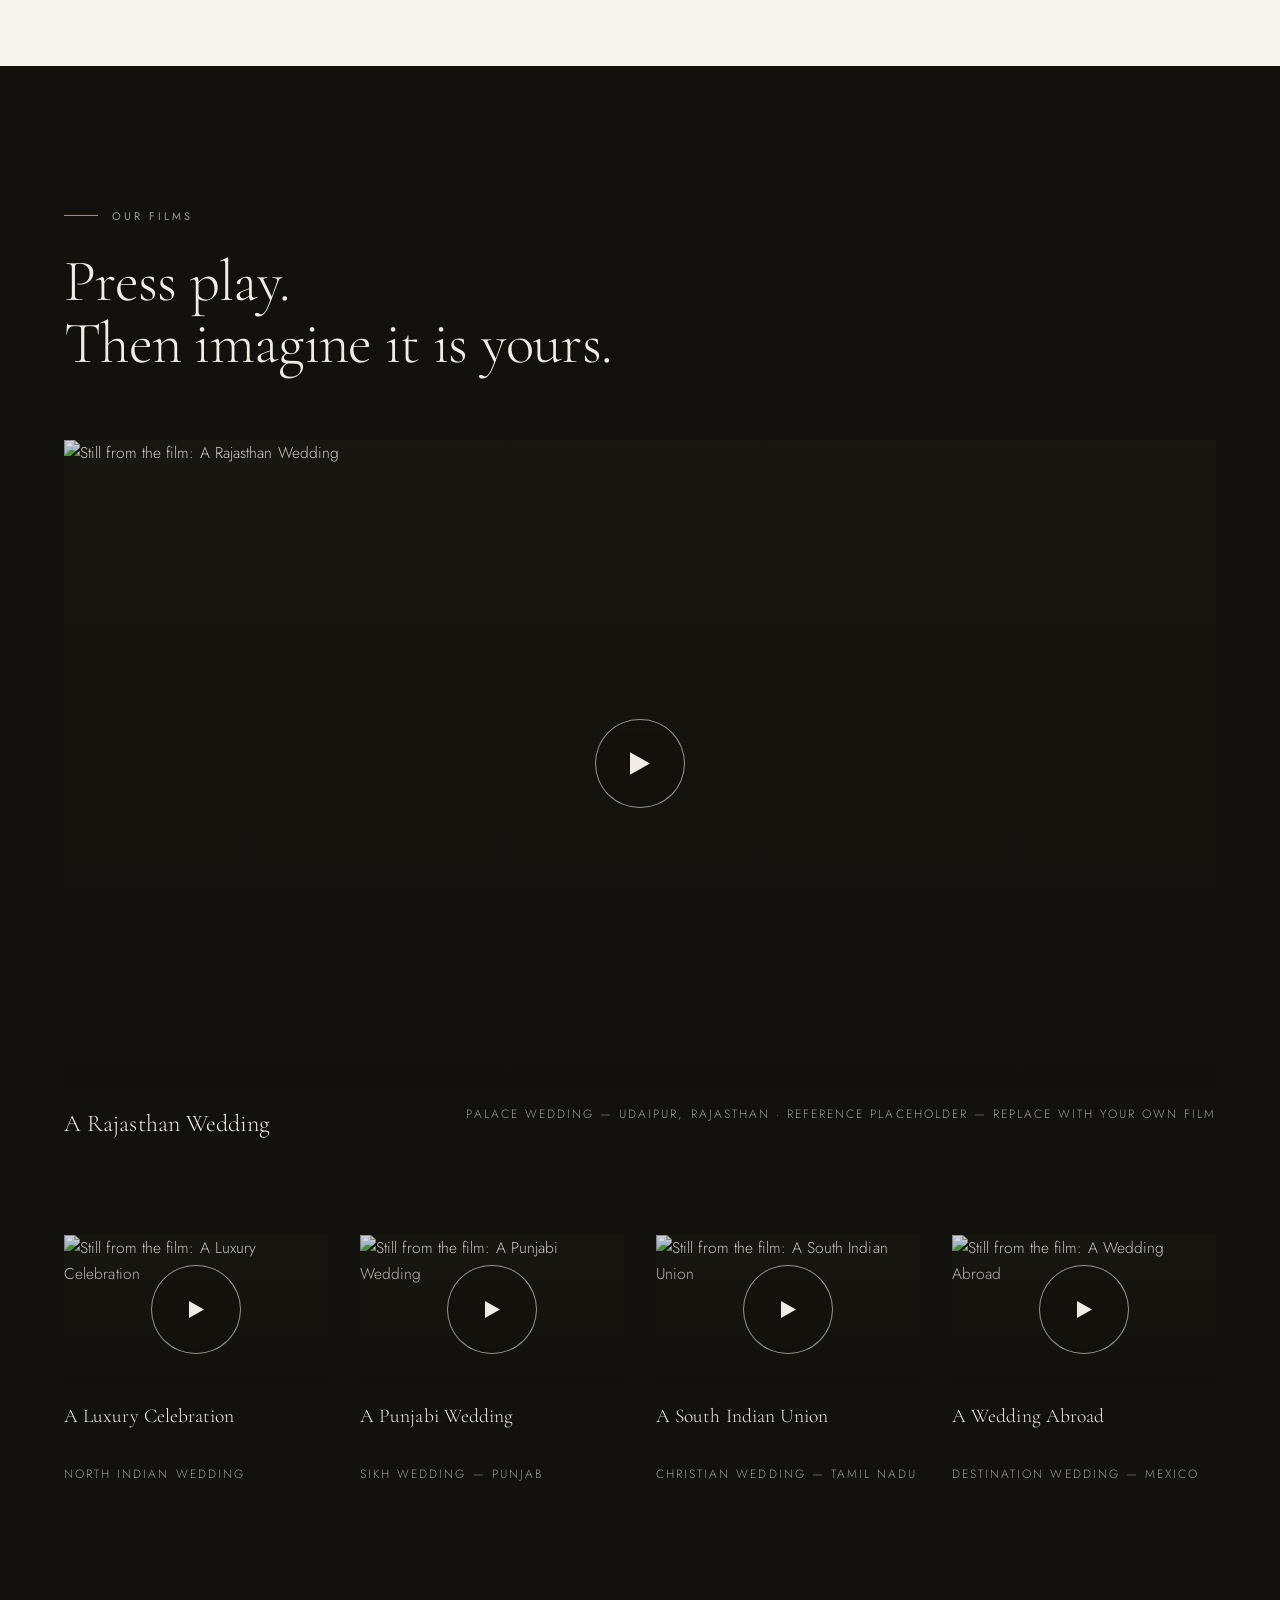
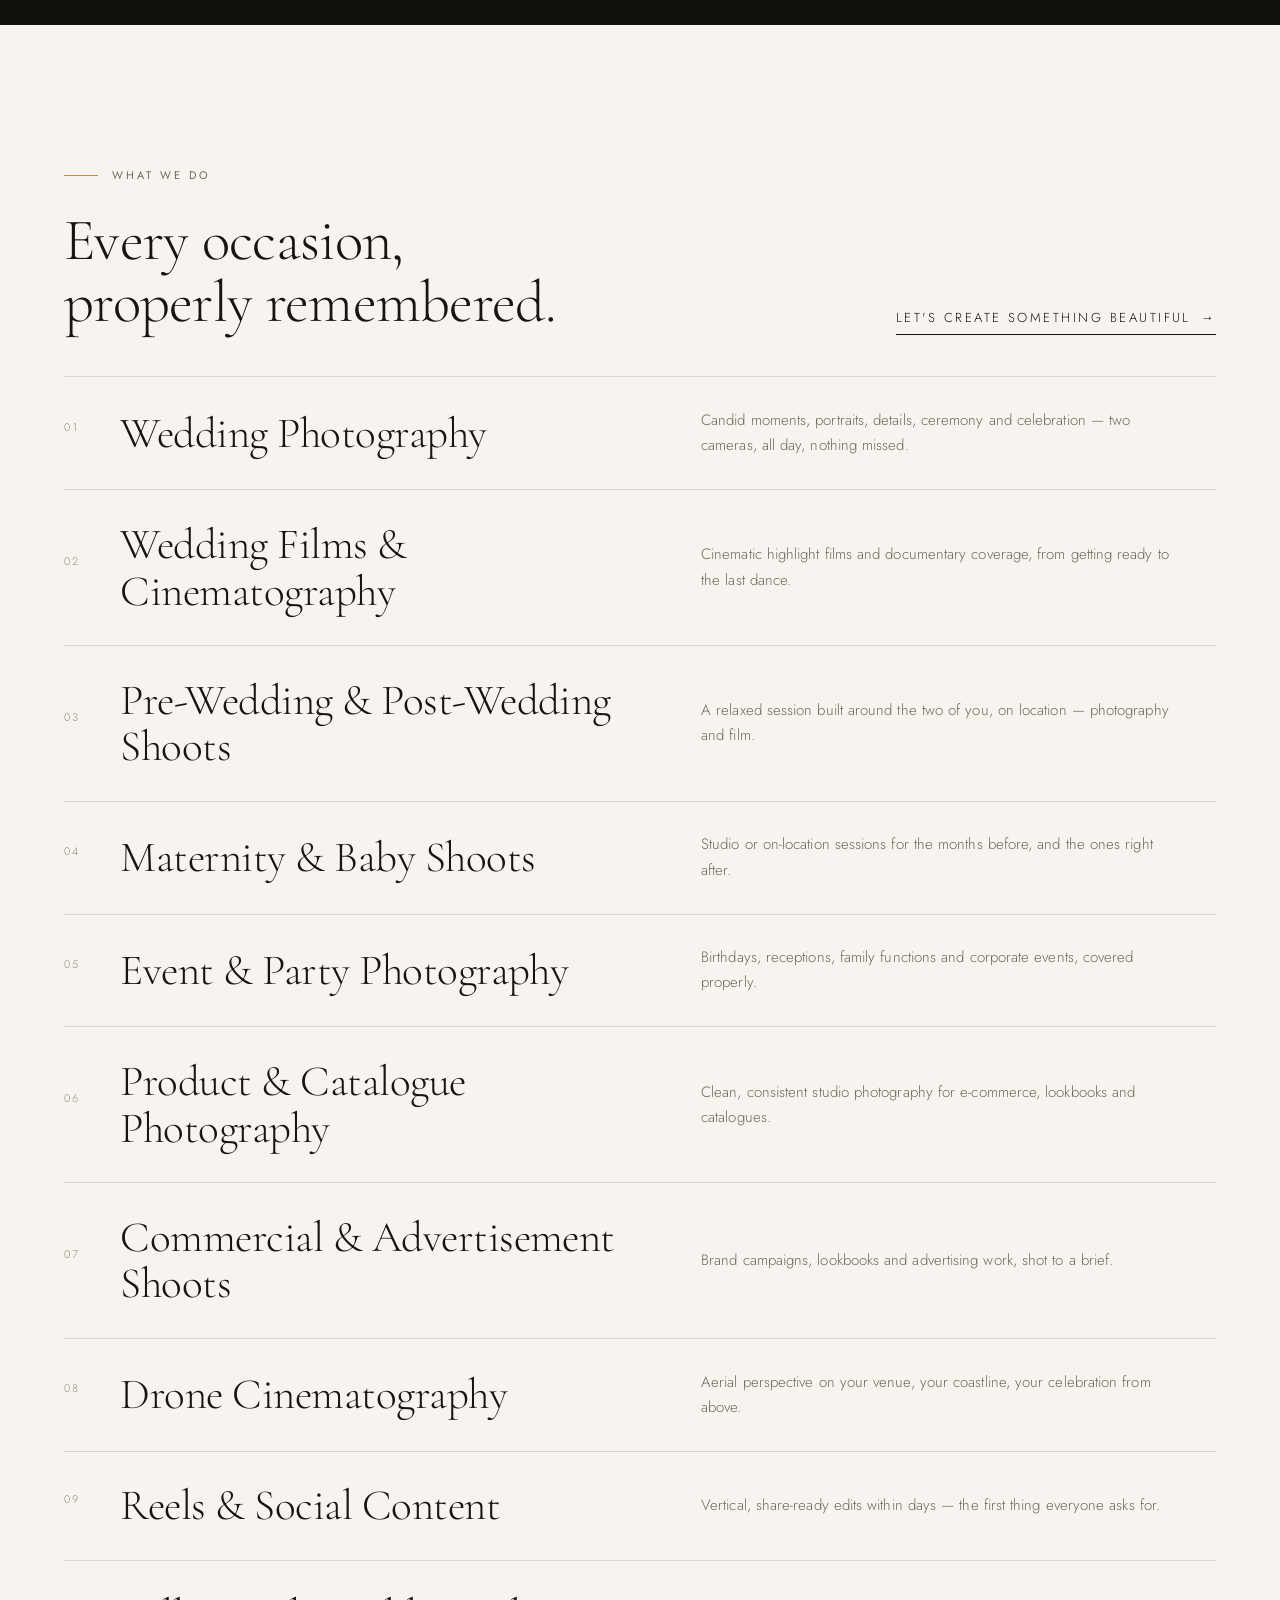
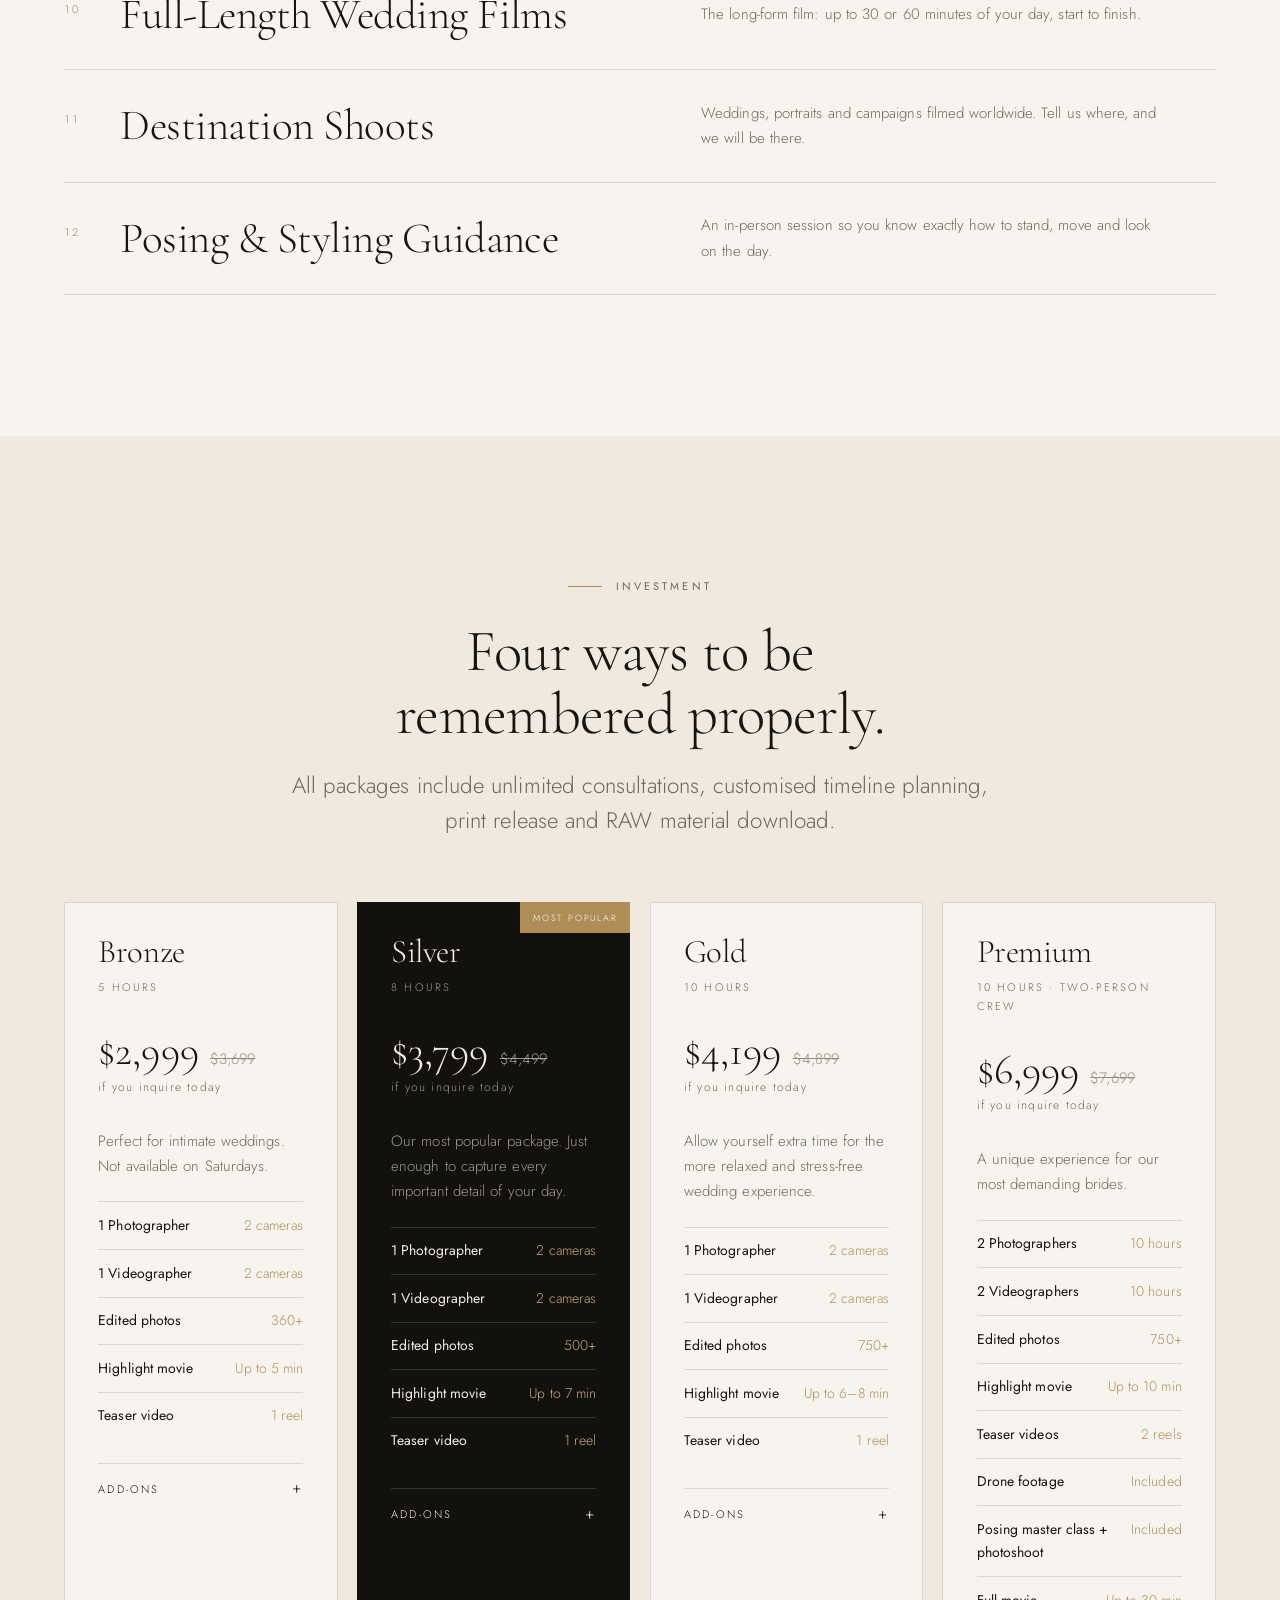
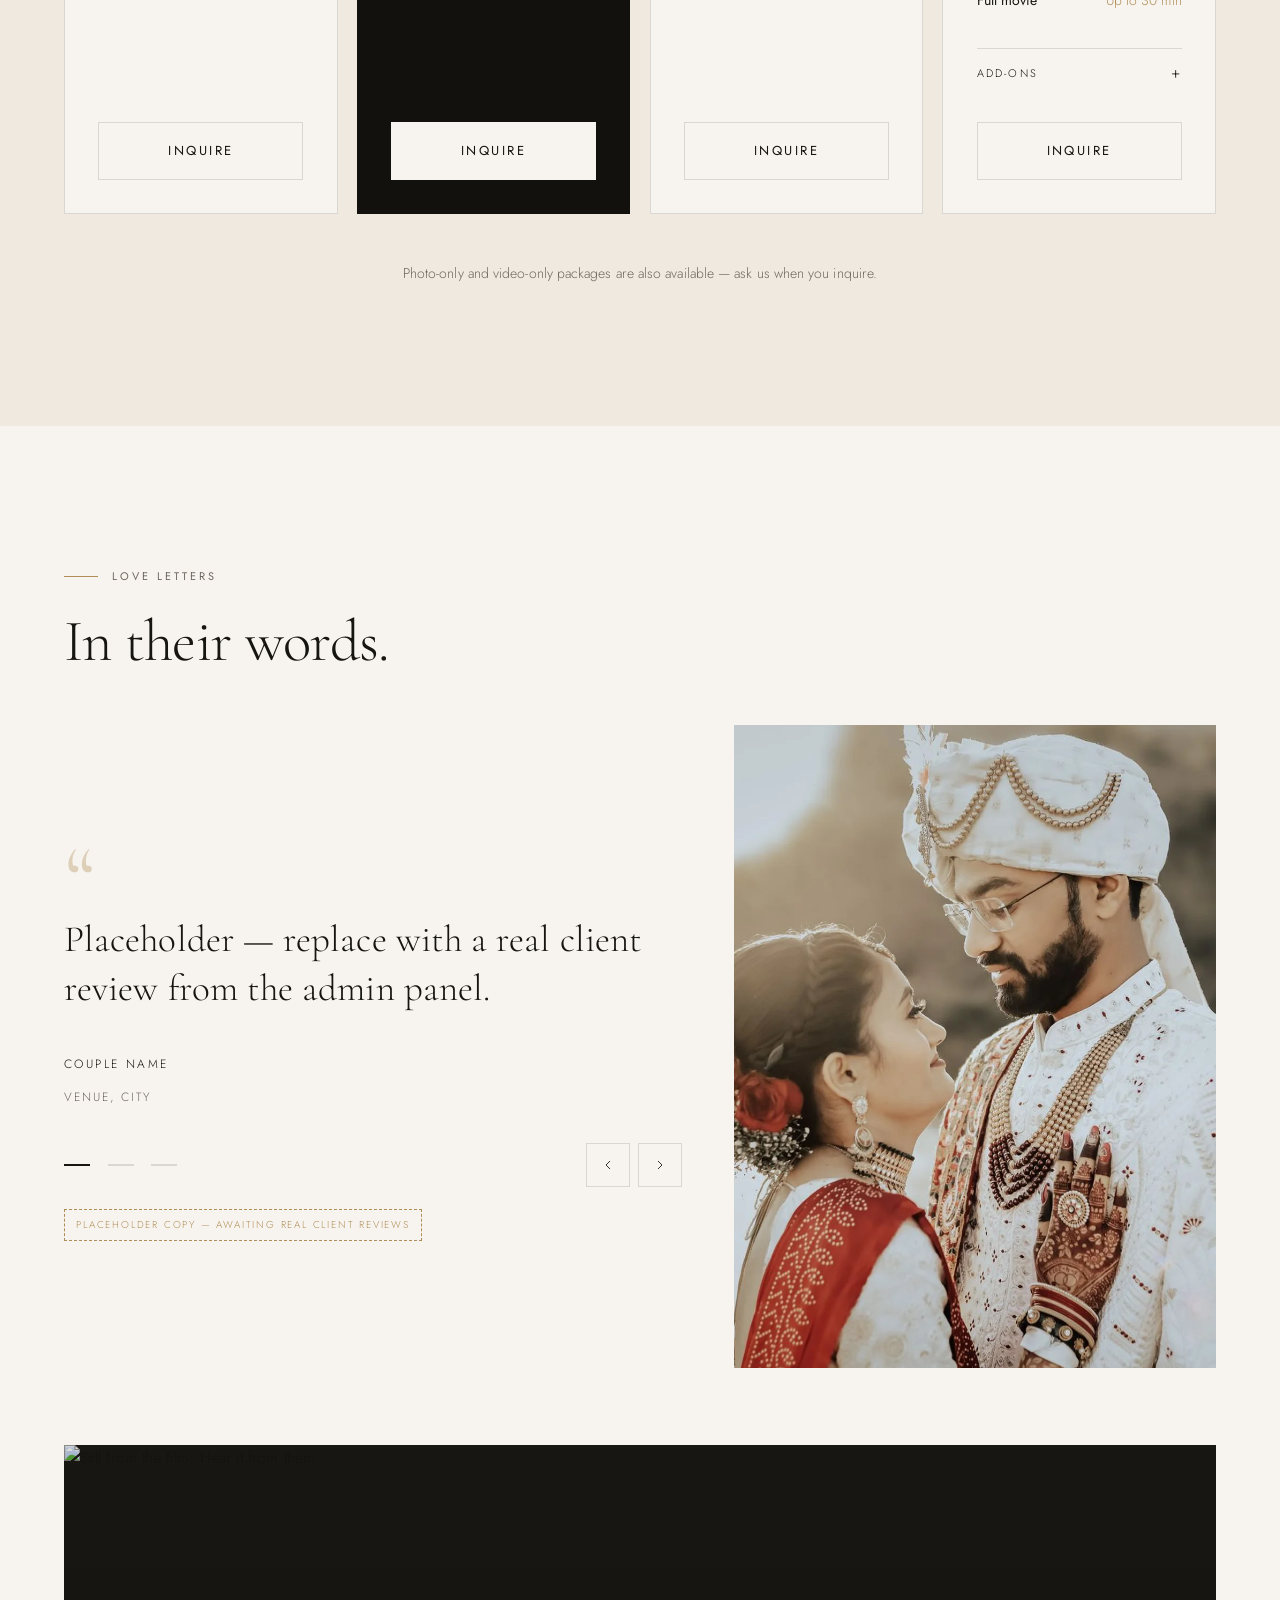
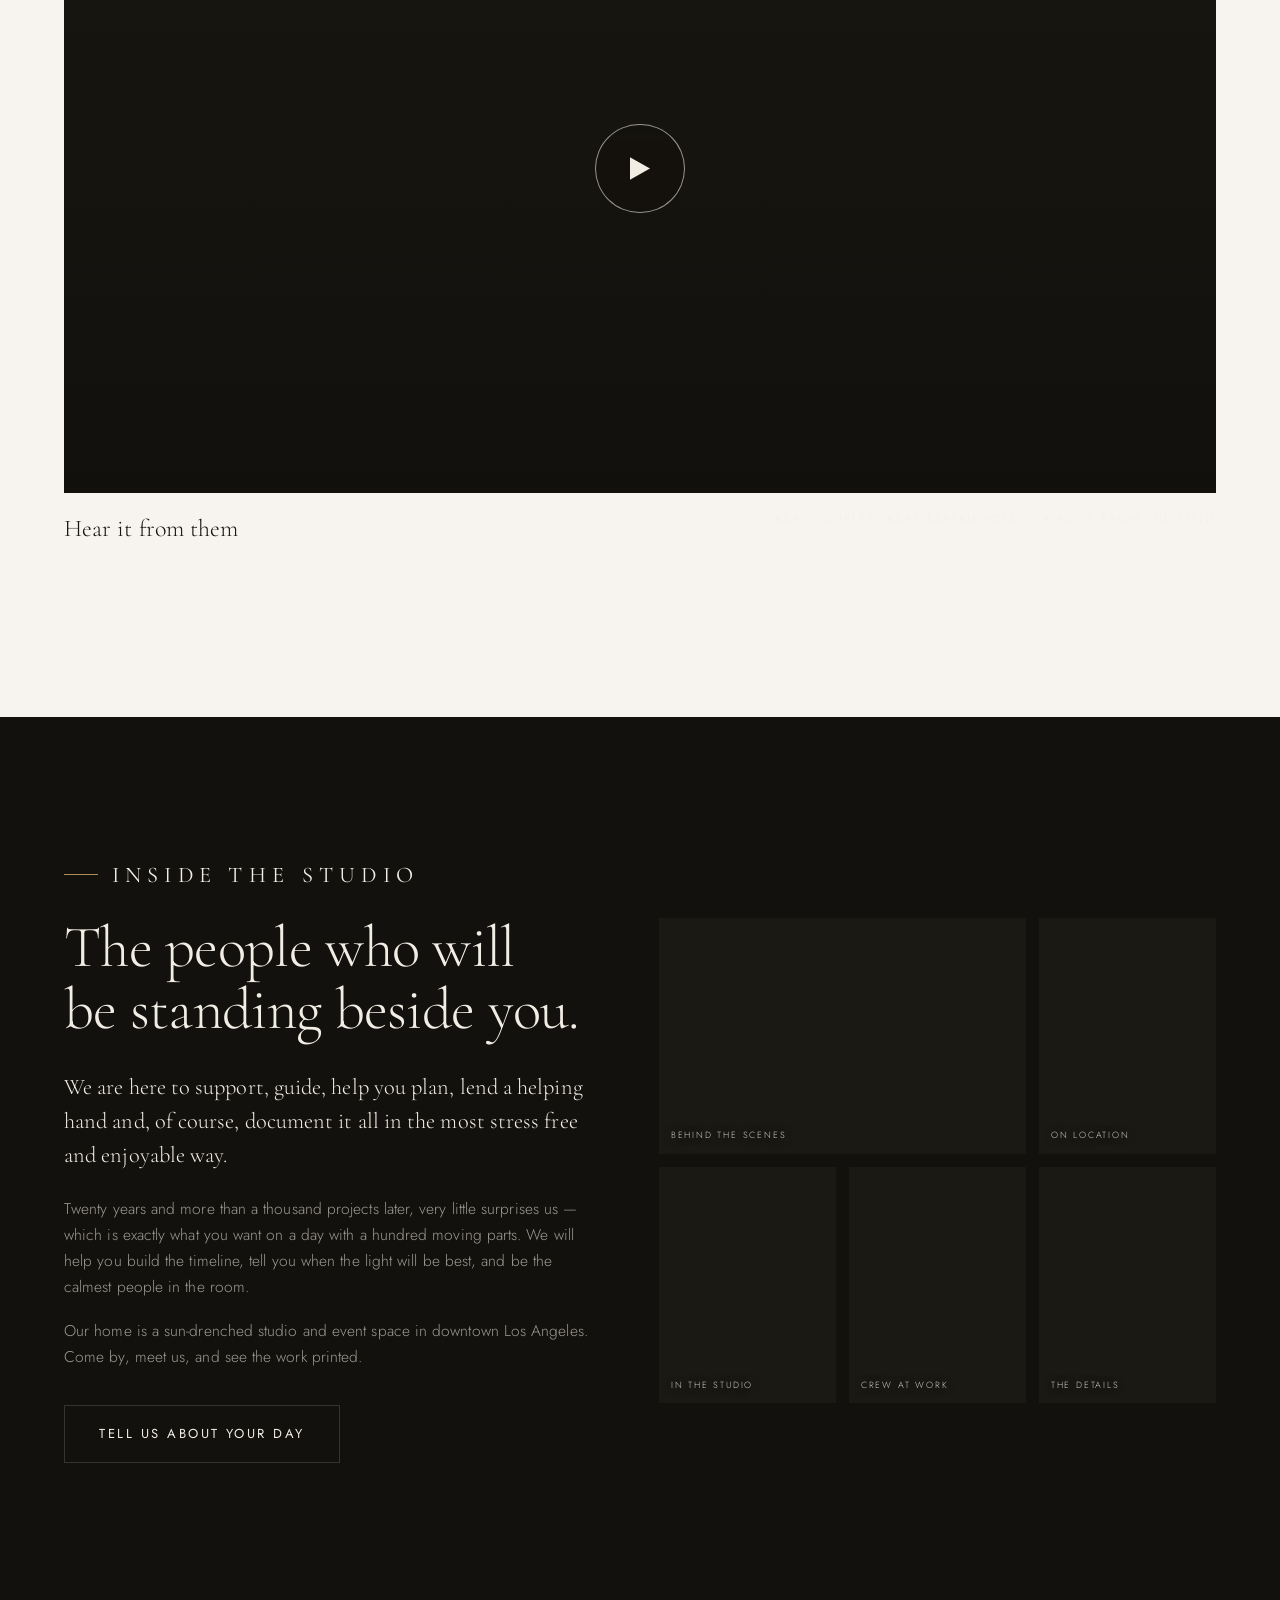
==== commit cf9a5199: "Broaden positioning from wedding-only to full-service event photography Repositions the site from a " ====
--- a/index.html
+++ b/index.html
@@ -3,20 +3,20 @@
 <head>
 <meta charset="utf-8">
 <meta name="viewport" content="width=device-width, initial-scale=1, viewport-fit=cover">
-<title>Aasri Productions — Wedding Photography &amp; Cinematography, Los Angeles</title>
-<meta name="description" content="Aasri Productions is a Los Angeles wedding photography and cinematography studio. 20+ years, 1000+ weddings worldwide, sneak peek in 3 days. Photo and video packages from $2,999.">
+<title>Aasri Productions — Event Photography &amp; Cinematography, Los Angeles</title>
+<meta name="description" content="Aasri Productions is a Los Angeles photography and cinematography studio — weddings, pre-weddings, maternity, events, product and commercial shoots. 20+ years experience, 1000+ projects worldwide.">
 <link rel="canonical" href="https://aasriproductions.in/">
 <meta name="theme-color" content="#16150F">
 
 <meta property="og:type" content="website">
 <meta property="og:site_name" content="Aasri Productions">
-<meta property="og:title" content="Aasri Productions — Wedding Photography &amp; Cinematography, Los Angeles">
-<meta property="og:description" content="Twenty years behind the camera, more than a thousand weddings. You live the day — we keep it.">
+<meta property="og:title" content="Aasri Productions — Event Photography &amp; Cinematography, Los Angeles">
+<meta property="og:description" content="Twenty years behind the camera. Weddings, pre-weddings, maternity, events, product and commercial shoots — you live it, we keep it.">
 <meta property="og:image" content="assets/img/posters/video-poster-00001.jpg">
 <meta property="og:locale" content="en_US">
 <meta name="twitter:card" content="summary_large_image">
-<meta name="twitter:title" content="Aasri Productions — Wedding Photography &amp; Cinematography">
-<meta name="twitter:description" content="Los Angeles wedding photographers and filmmakers. 20+ years, 1000+ weddings worldwide.">
+<meta name="twitter:title" content="Aasri Productions — Event Photography &amp; Cinematography">
+<meta name="twitter:description" content="Los Angeles photographers and filmmakers for weddings, pre-weddings, maternity, events, product and commercial shoots.">
 <meta name="twitter:image" content="assets/img/posters/video-poster-00001.jpg">
 
 <link rel="icon" href="assets/img/ui/favicon.svg" type="image/svg+xml">
@@ -34,7 +34,7 @@
   "@type":"LocalBusiness",
   "additionalType":"https://schema.org/Photograph",
   "name":"Aasri Productions",
-  "description":"Wedding photography and cinematography studio in downtown Los Angeles. More than 20 years in the wedding industry and over 1000 weddings photographed and filmed worldwide.",
+  "description":"Photography and cinematography studio in downtown Los Angeles, covering weddings, pre-weddings, maternity, events, product and commercial shoots. More than 20 years of experience and over 1000 projects worldwide.",
   "url":"https://aasriproductions.in/",
   "telephone":"+1-323-447-2333",
   "priceRange":"$$$",
@@ -106,7 +106,7 @@
     </div>
 
     <div class="hero__inner">
-      <p class="eyebrow hero__eyebrow hero__fade" data-bind="hero.eyebrow">Wedding Photography &amp; Cinematography — Los Angeles &amp; Worldwide</p>
+      <p class="eyebrow hero__eyebrow hero__fade" data-bind="hero.eyebrow">Event Photography &amp; Cinematography — Los Angeles &amp; Worldwide</p>
       <h1 id="heroTitle">
         <span class="ln"><span>The moments</span></span>
         <span class="ln"><span><em>you will live in</em></span></span>
@@ -115,7 +115,7 @@
       <p class="hero__sub hero__fade" data-bind="hero.sub"></p>
       <div class="hero__ctas hero__fade">
         <a class="btn btn--light" href="#inquire">Check Your Date</a>
-        <a class="btn btn--ghost-light" href="#films">Watch a Wedding Film</a>
+        <a class="btn btn--ghost-light" href="#films">Watch a Film</a>
       </div>
     </div>
 
@@ -364,7 +364,7 @@
         <ul class="foot__nav">
           <li><a href="#stories">Work</a></li>
           <li><a href="gallery.html">Gallery</a></li>
-          <li><a href="#films">Wedding films</a></li>
+          <li><a href="#films">Films</a></li>
           <li><a href="#services">Services</a></li>
           <li><a href="#packages">Packages</a></li>
         </ul>
--- a/assets/css/style.css
+++ b/assets/css/style.css
@@ -1,5 +1,5 @@
 /* ==========================================================================
-   AASRI PRODUCTIONS — luxury editorial wedding studio
+   AASRI PRODUCTIONS — luxury editorial photography & film studio
    Design system + components. No framework, no build step.
    ========================================================================== */
 
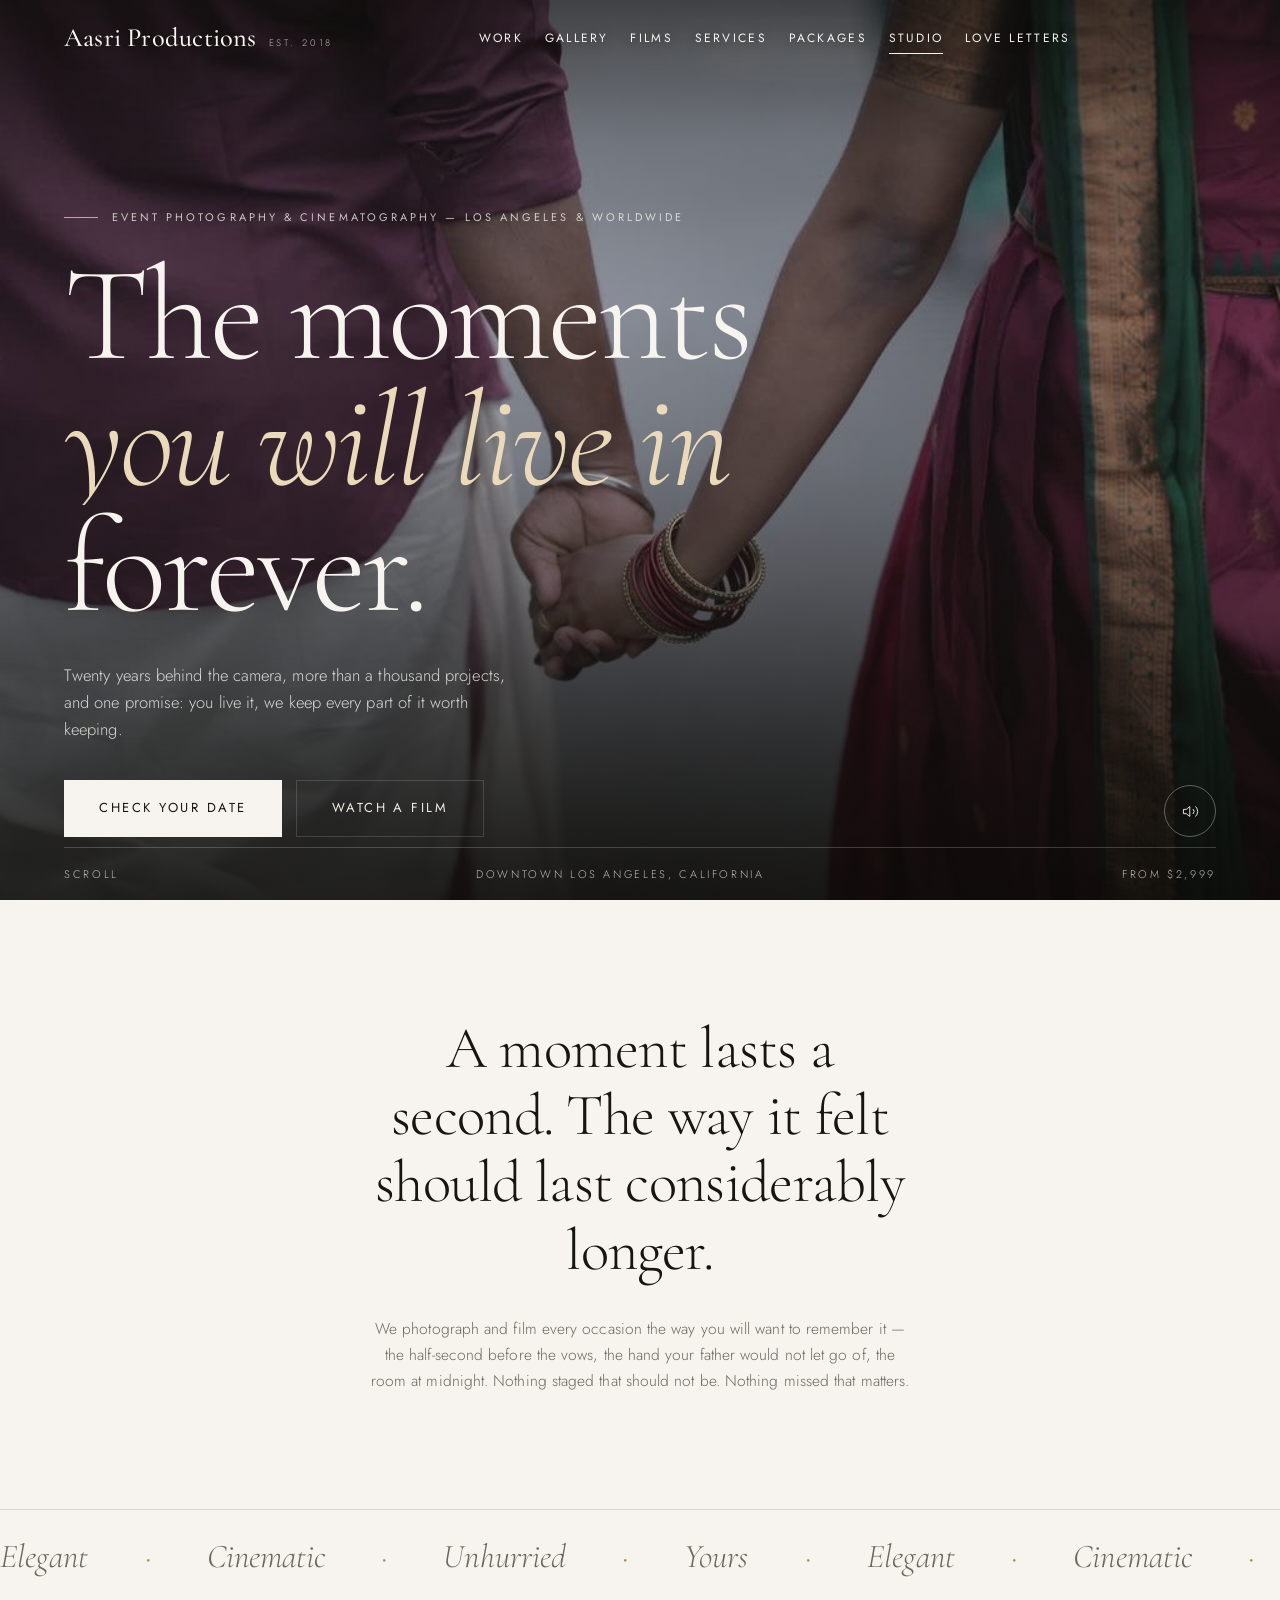
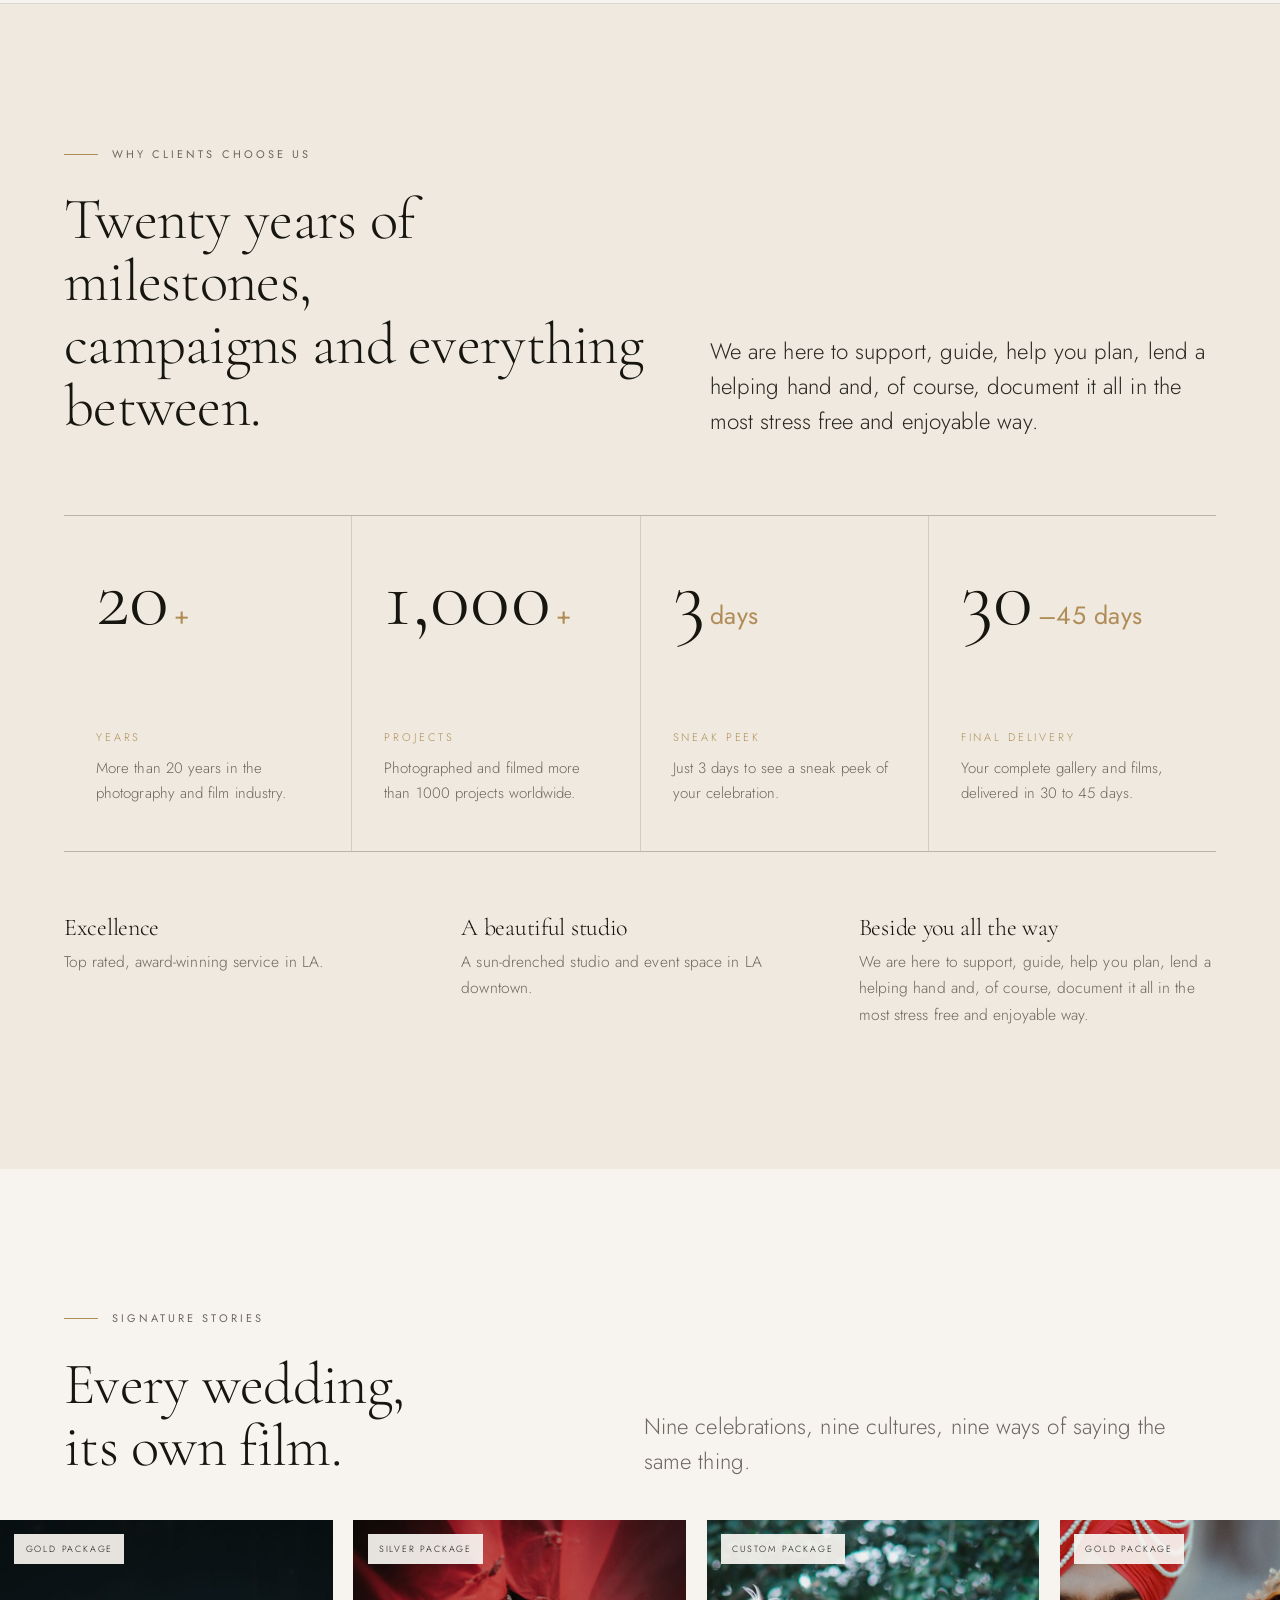
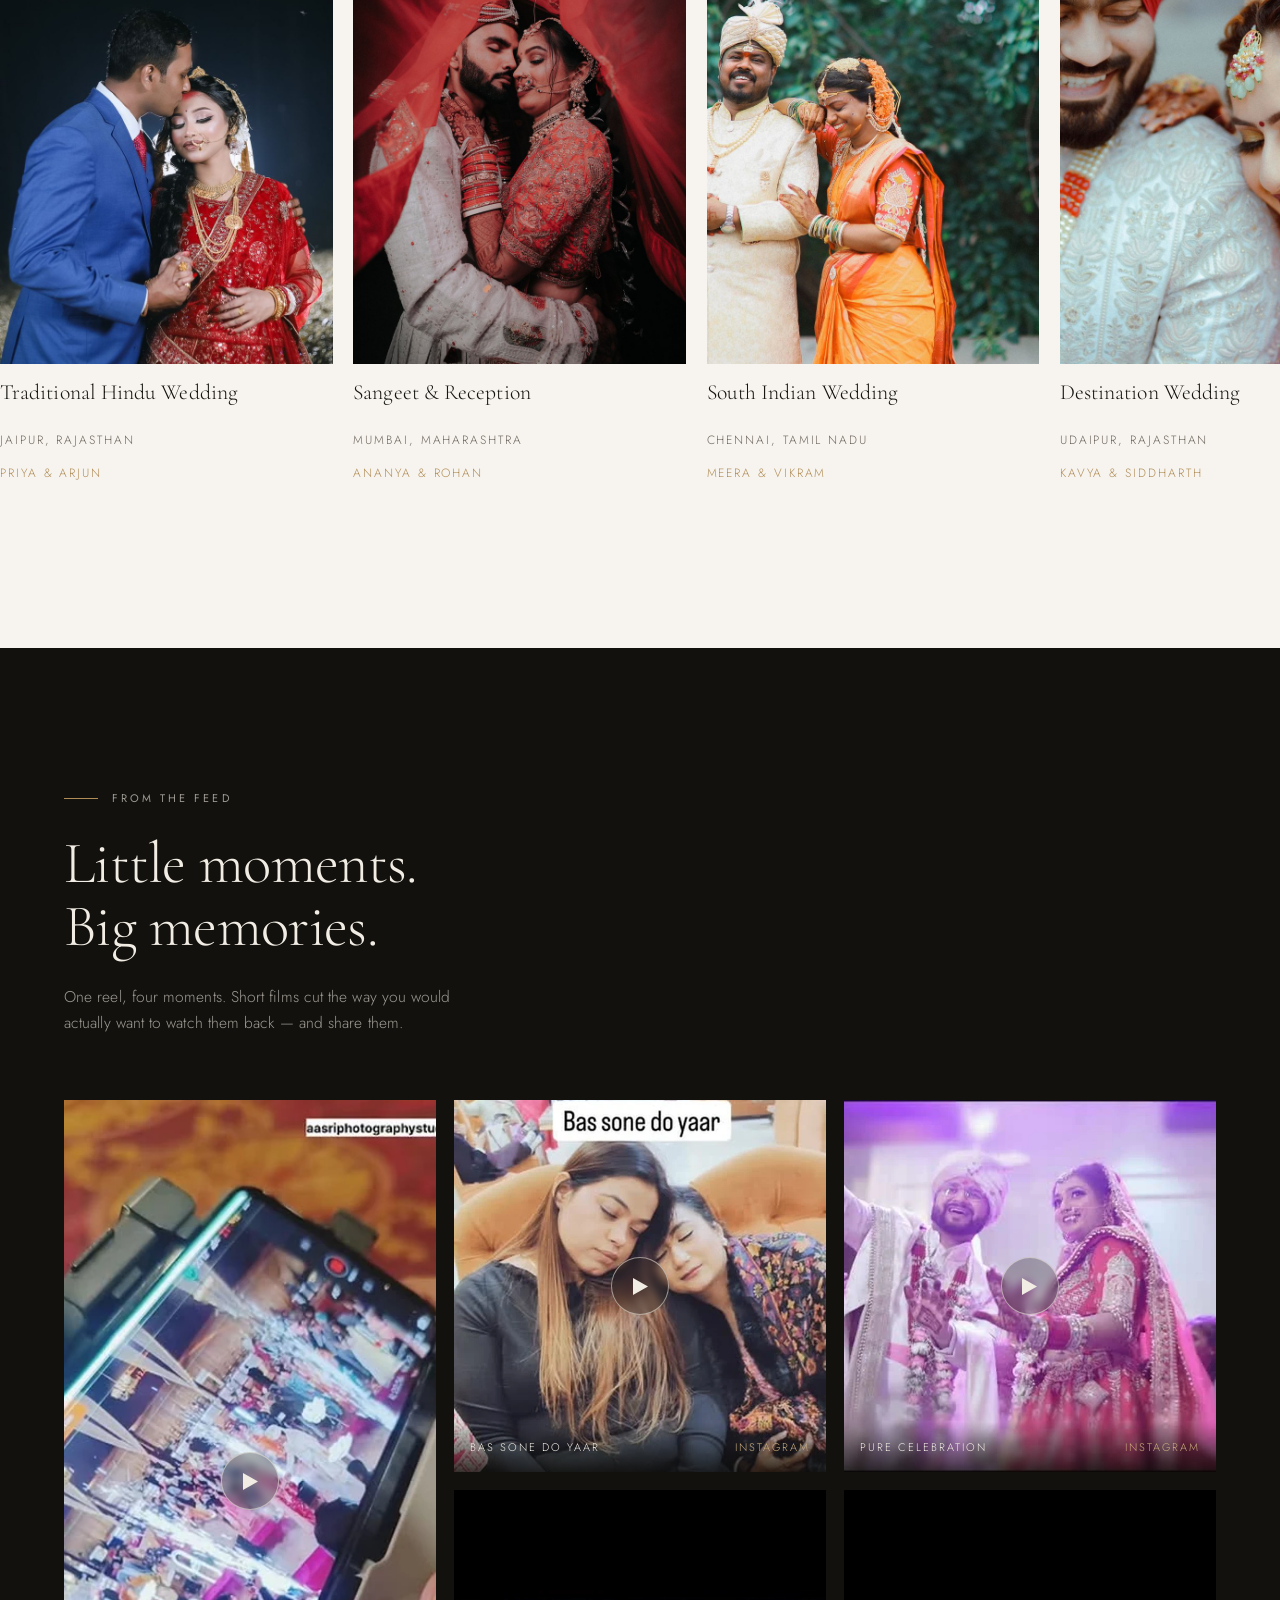
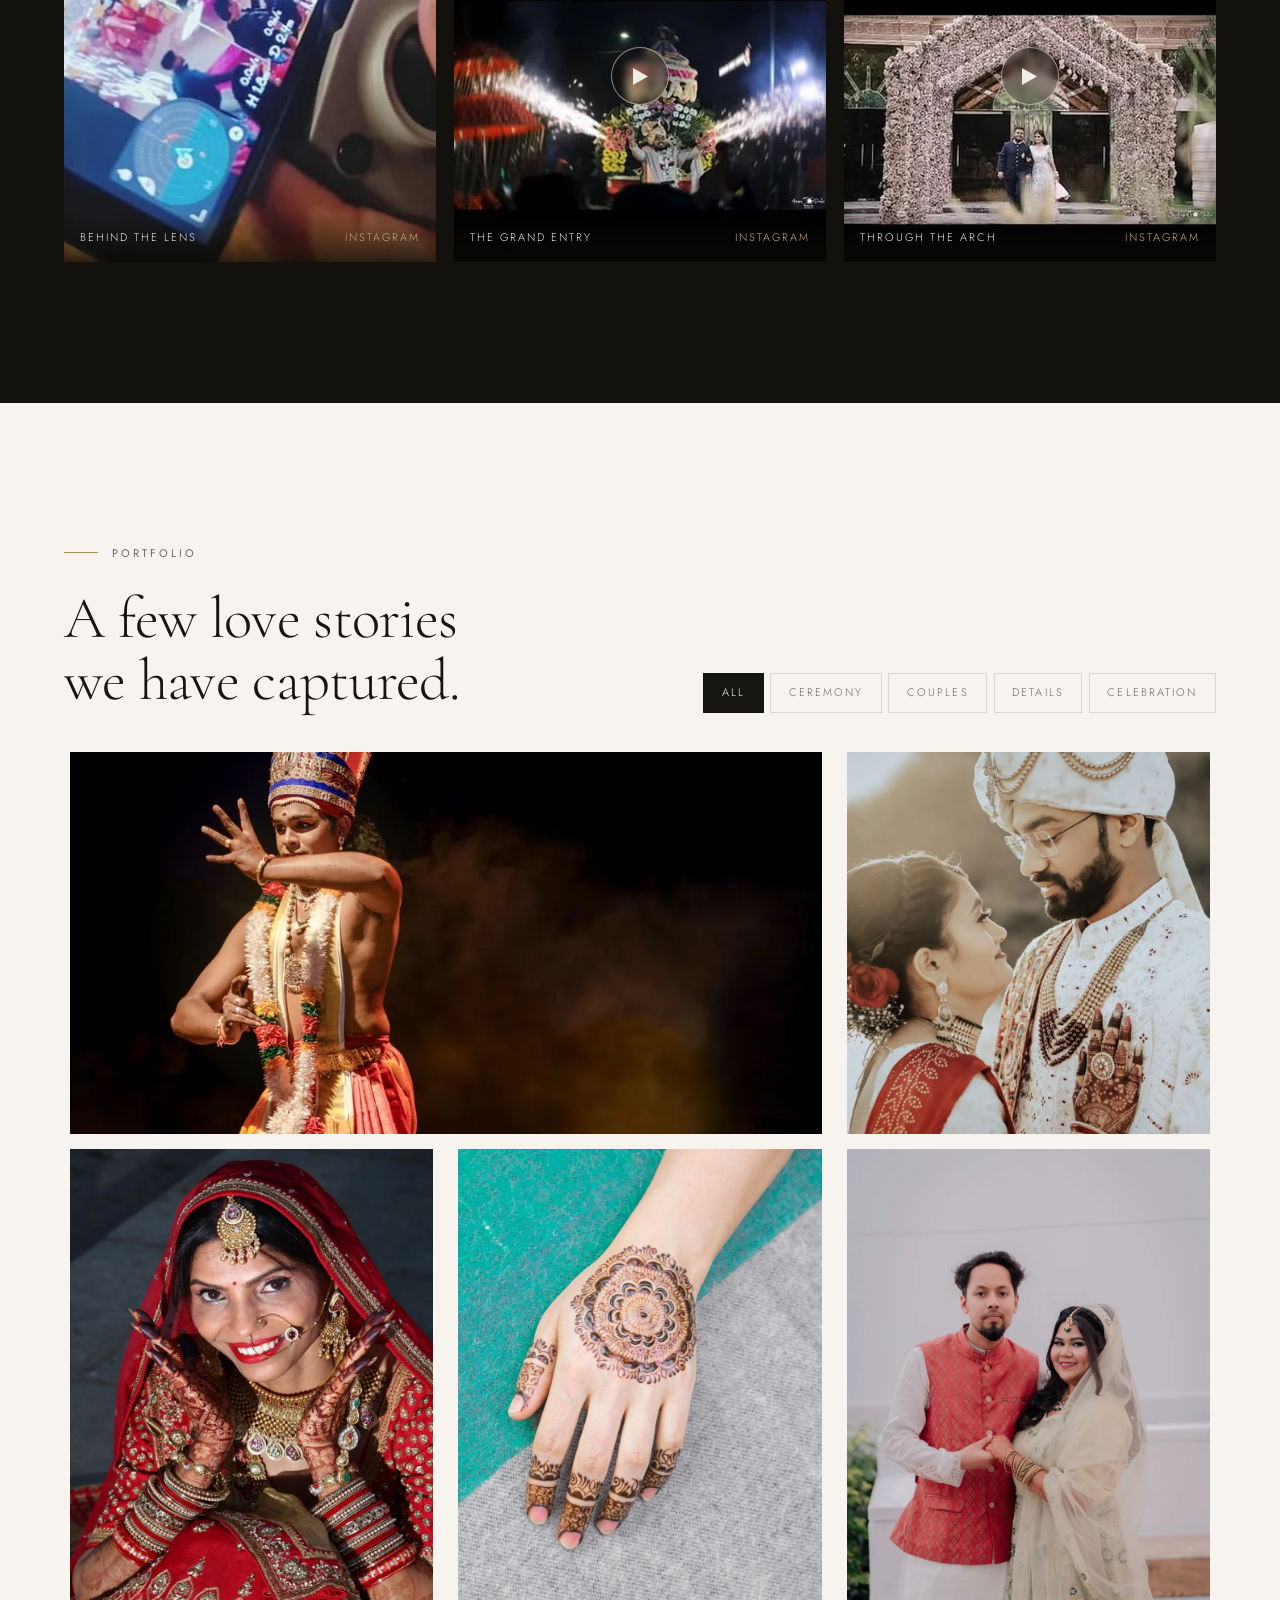
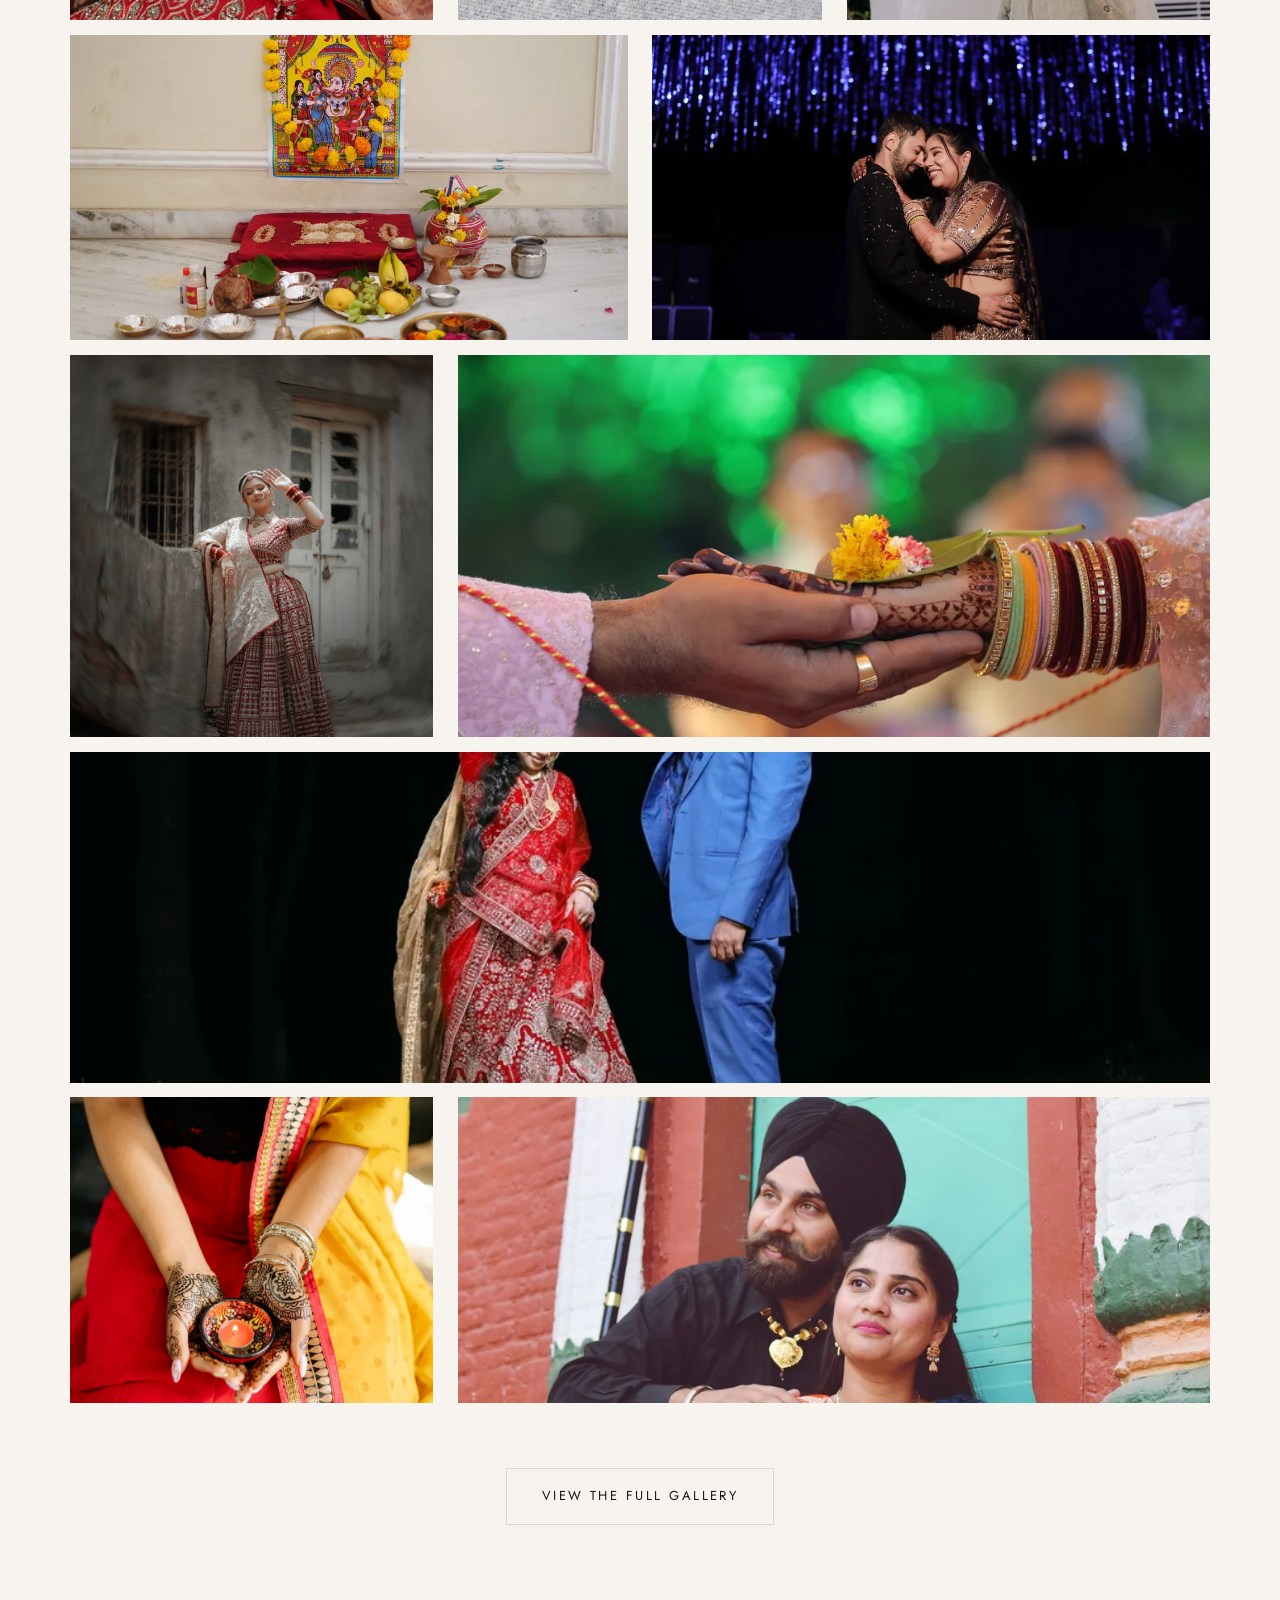
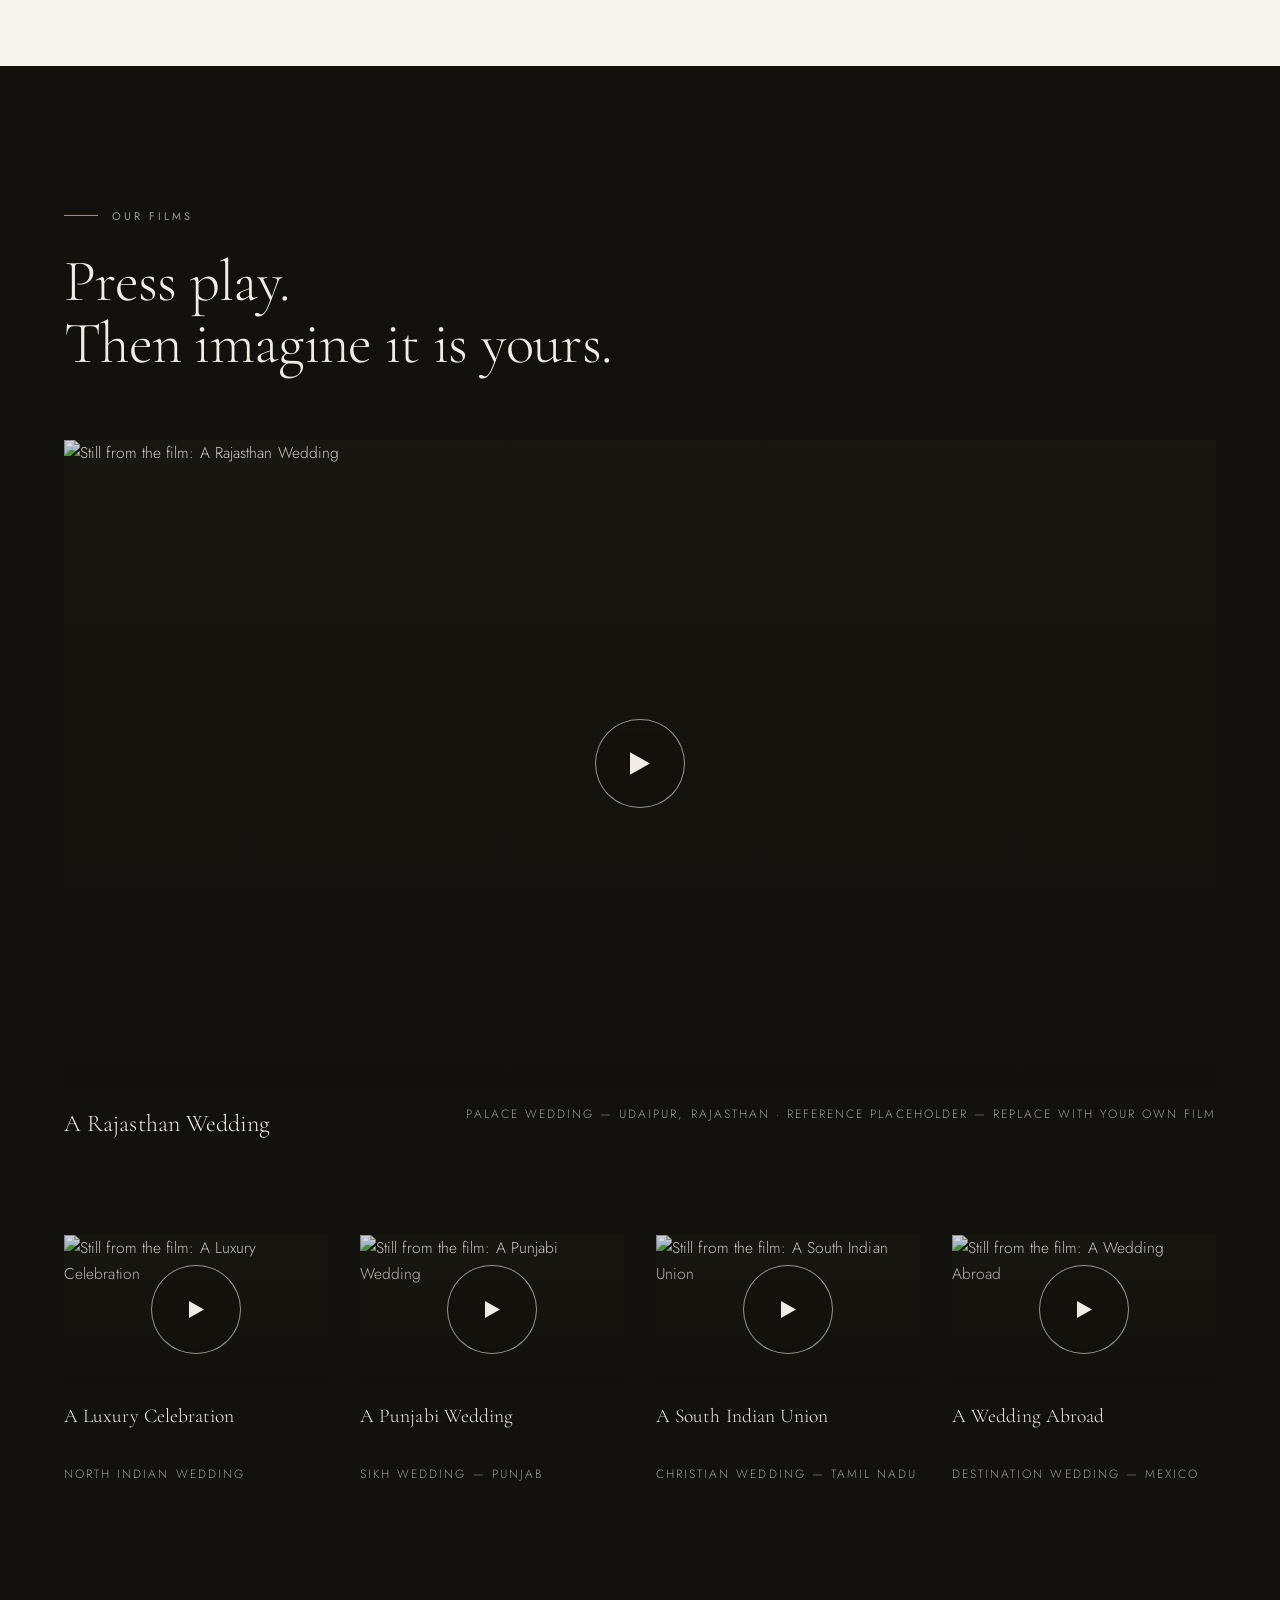
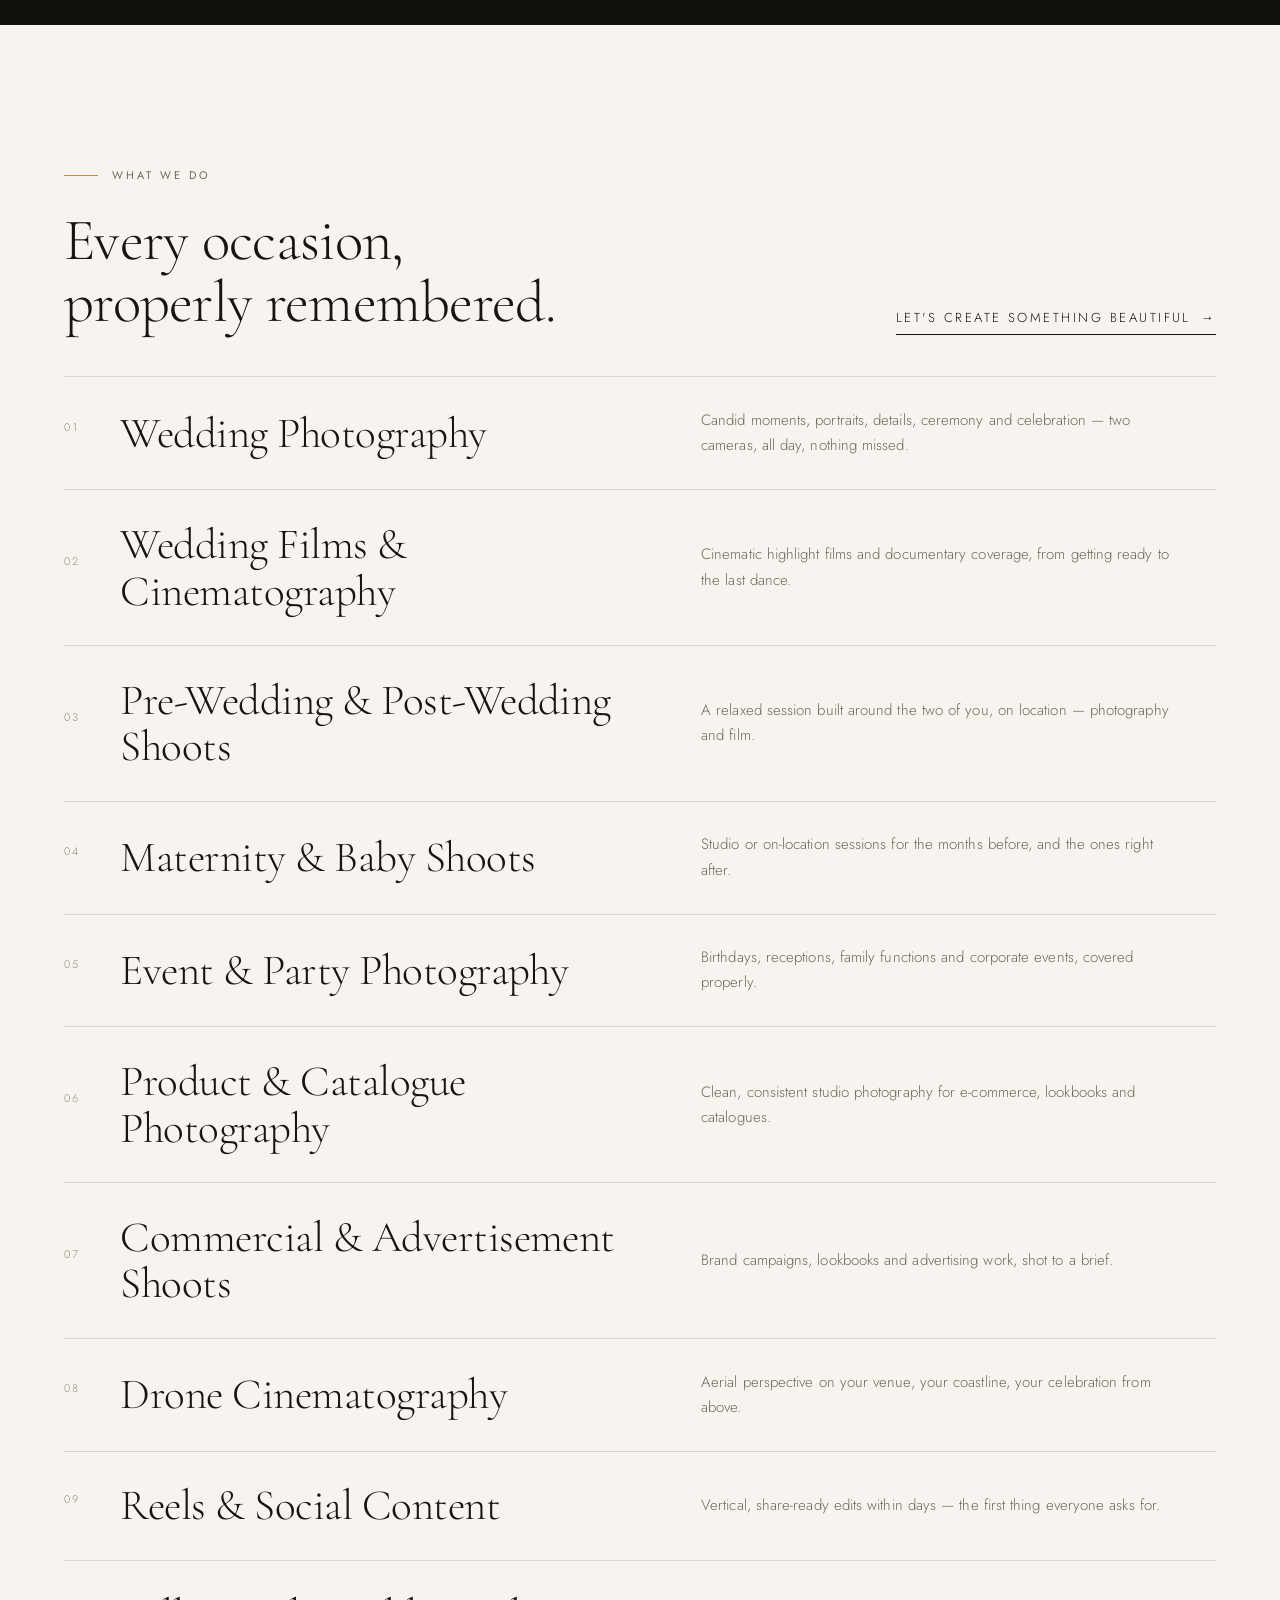
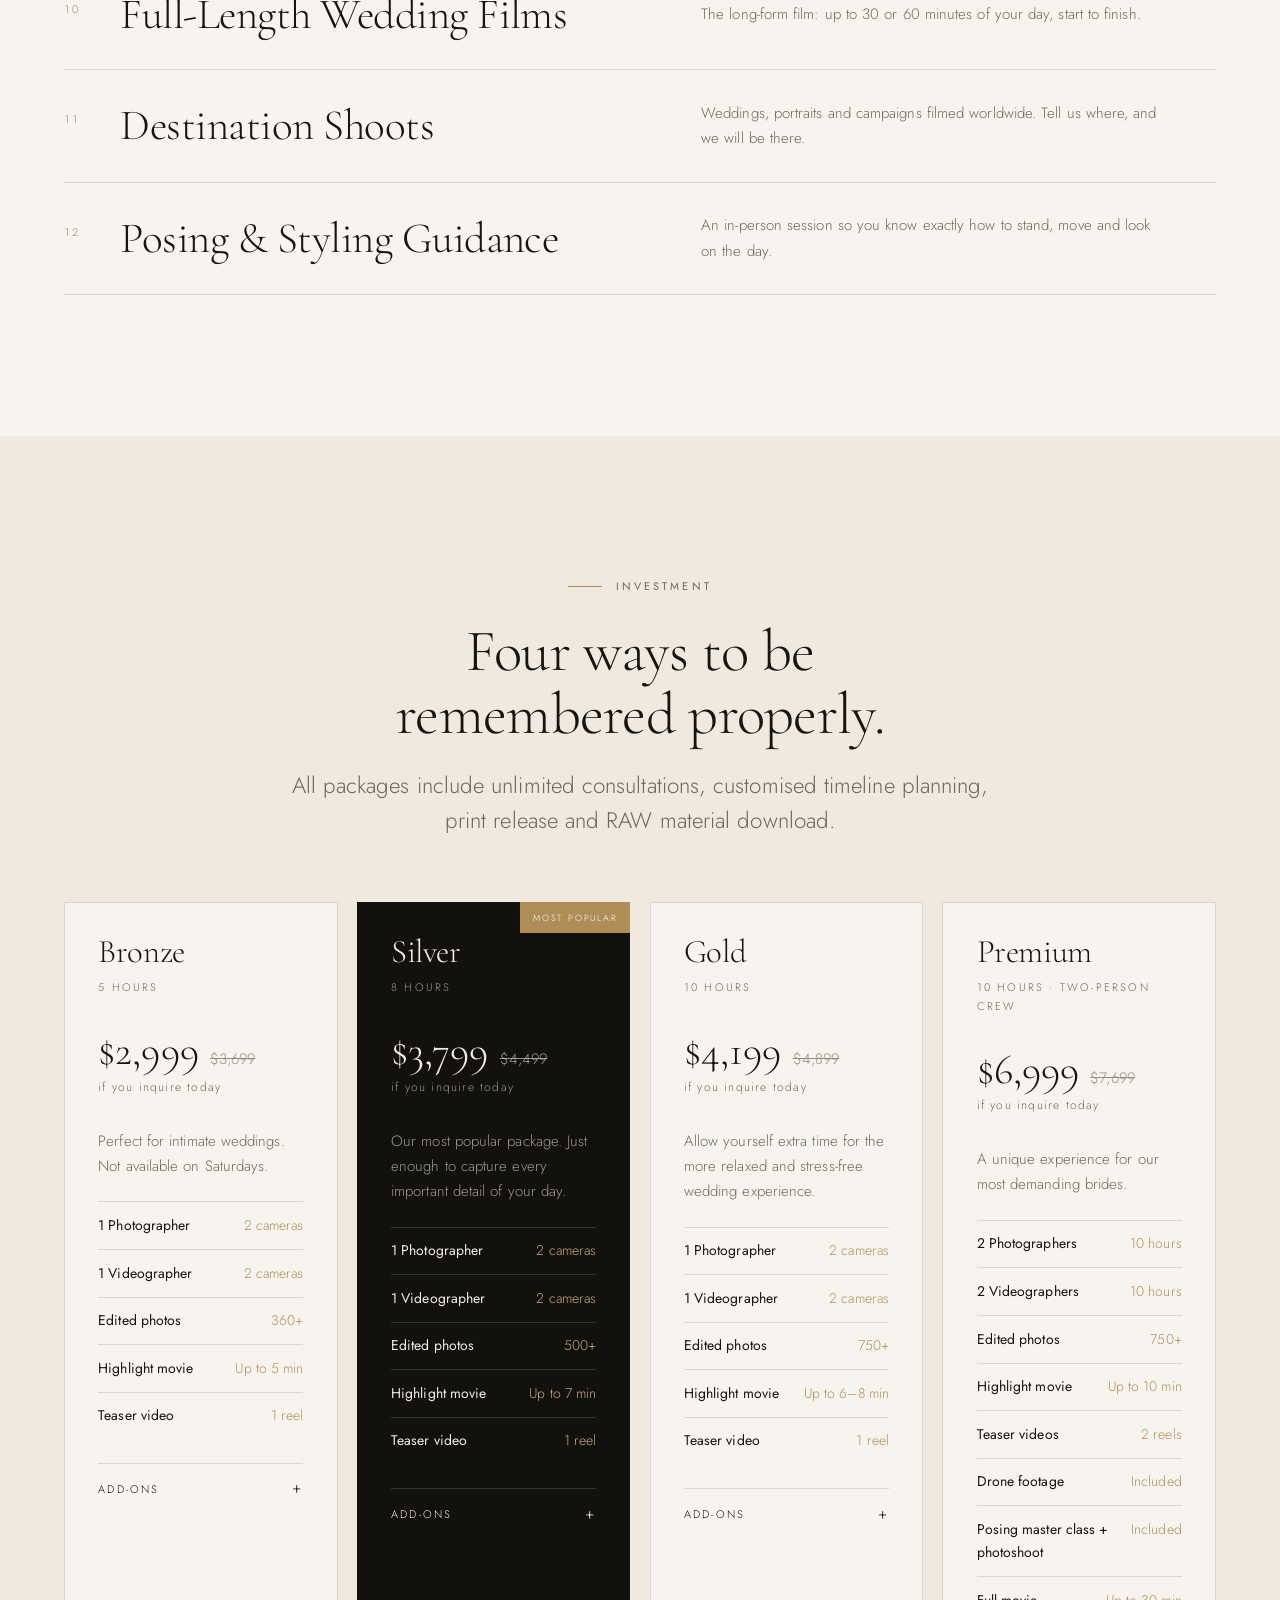
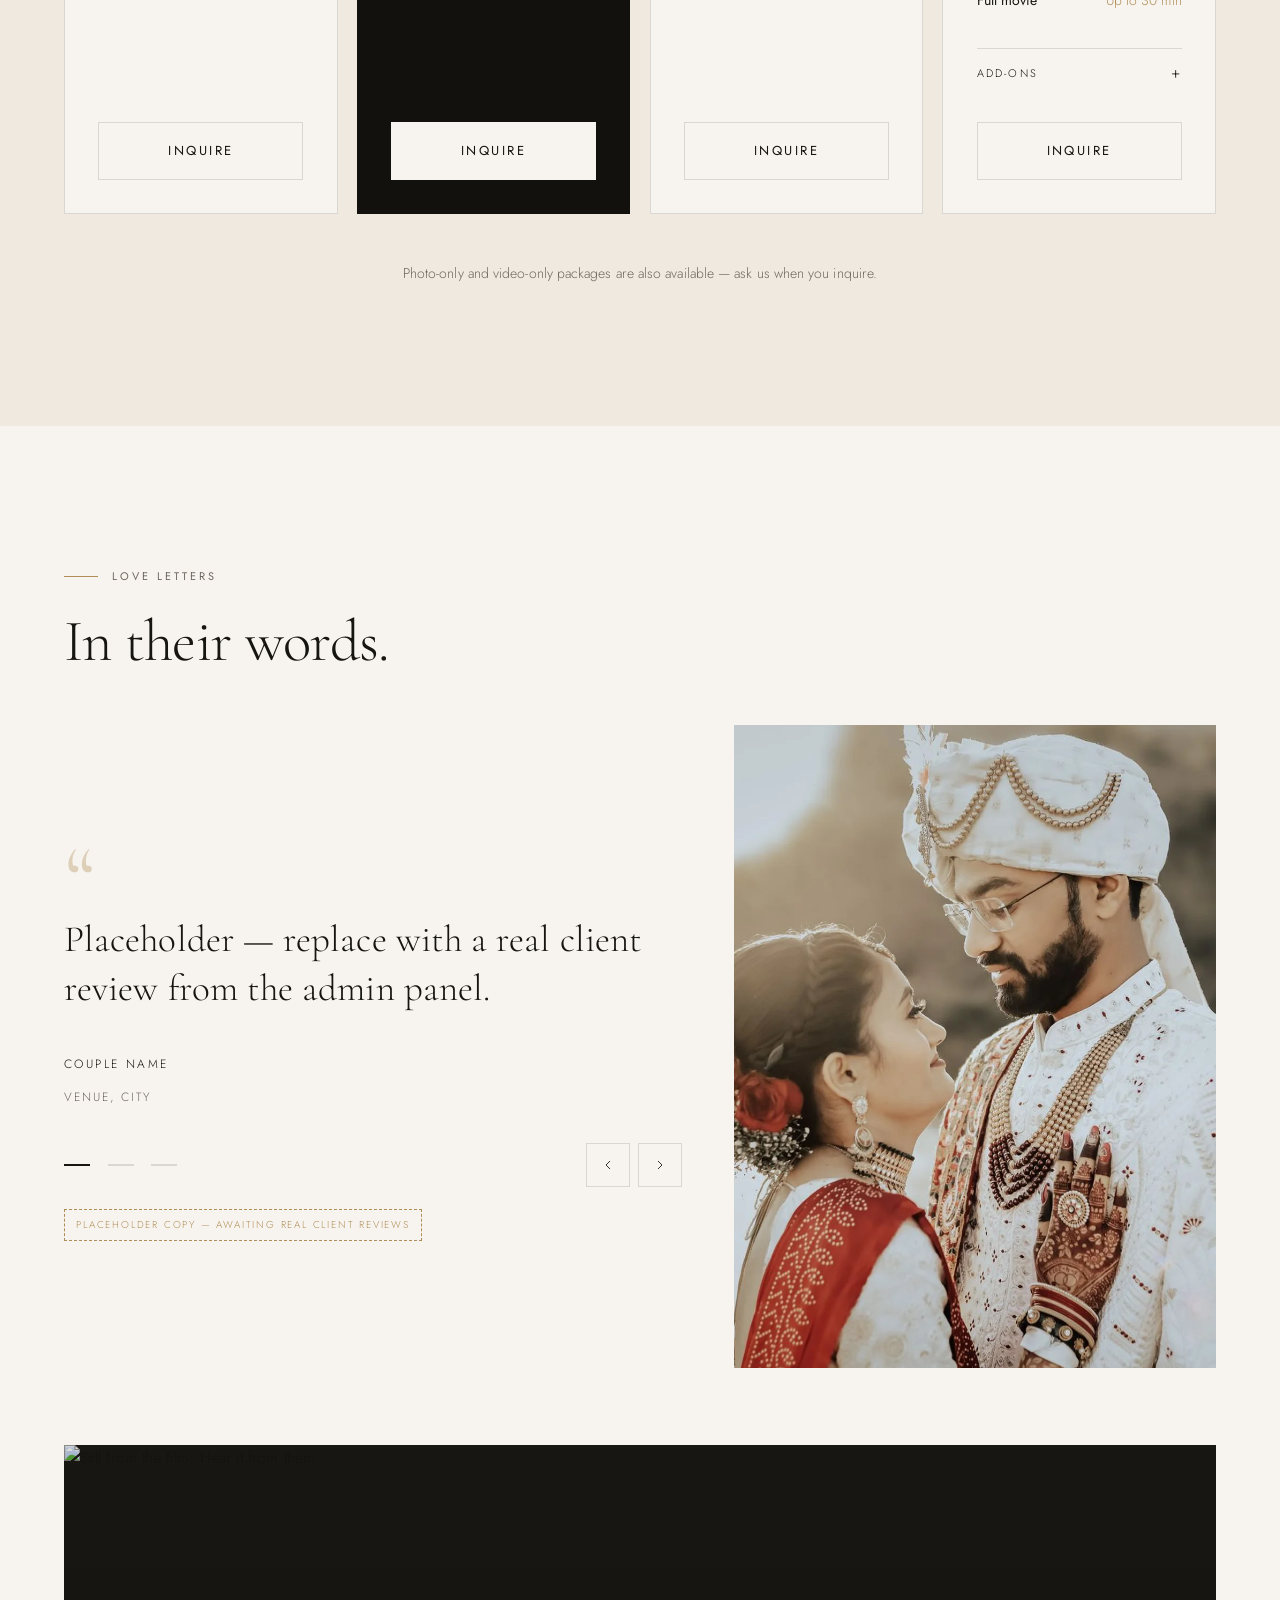
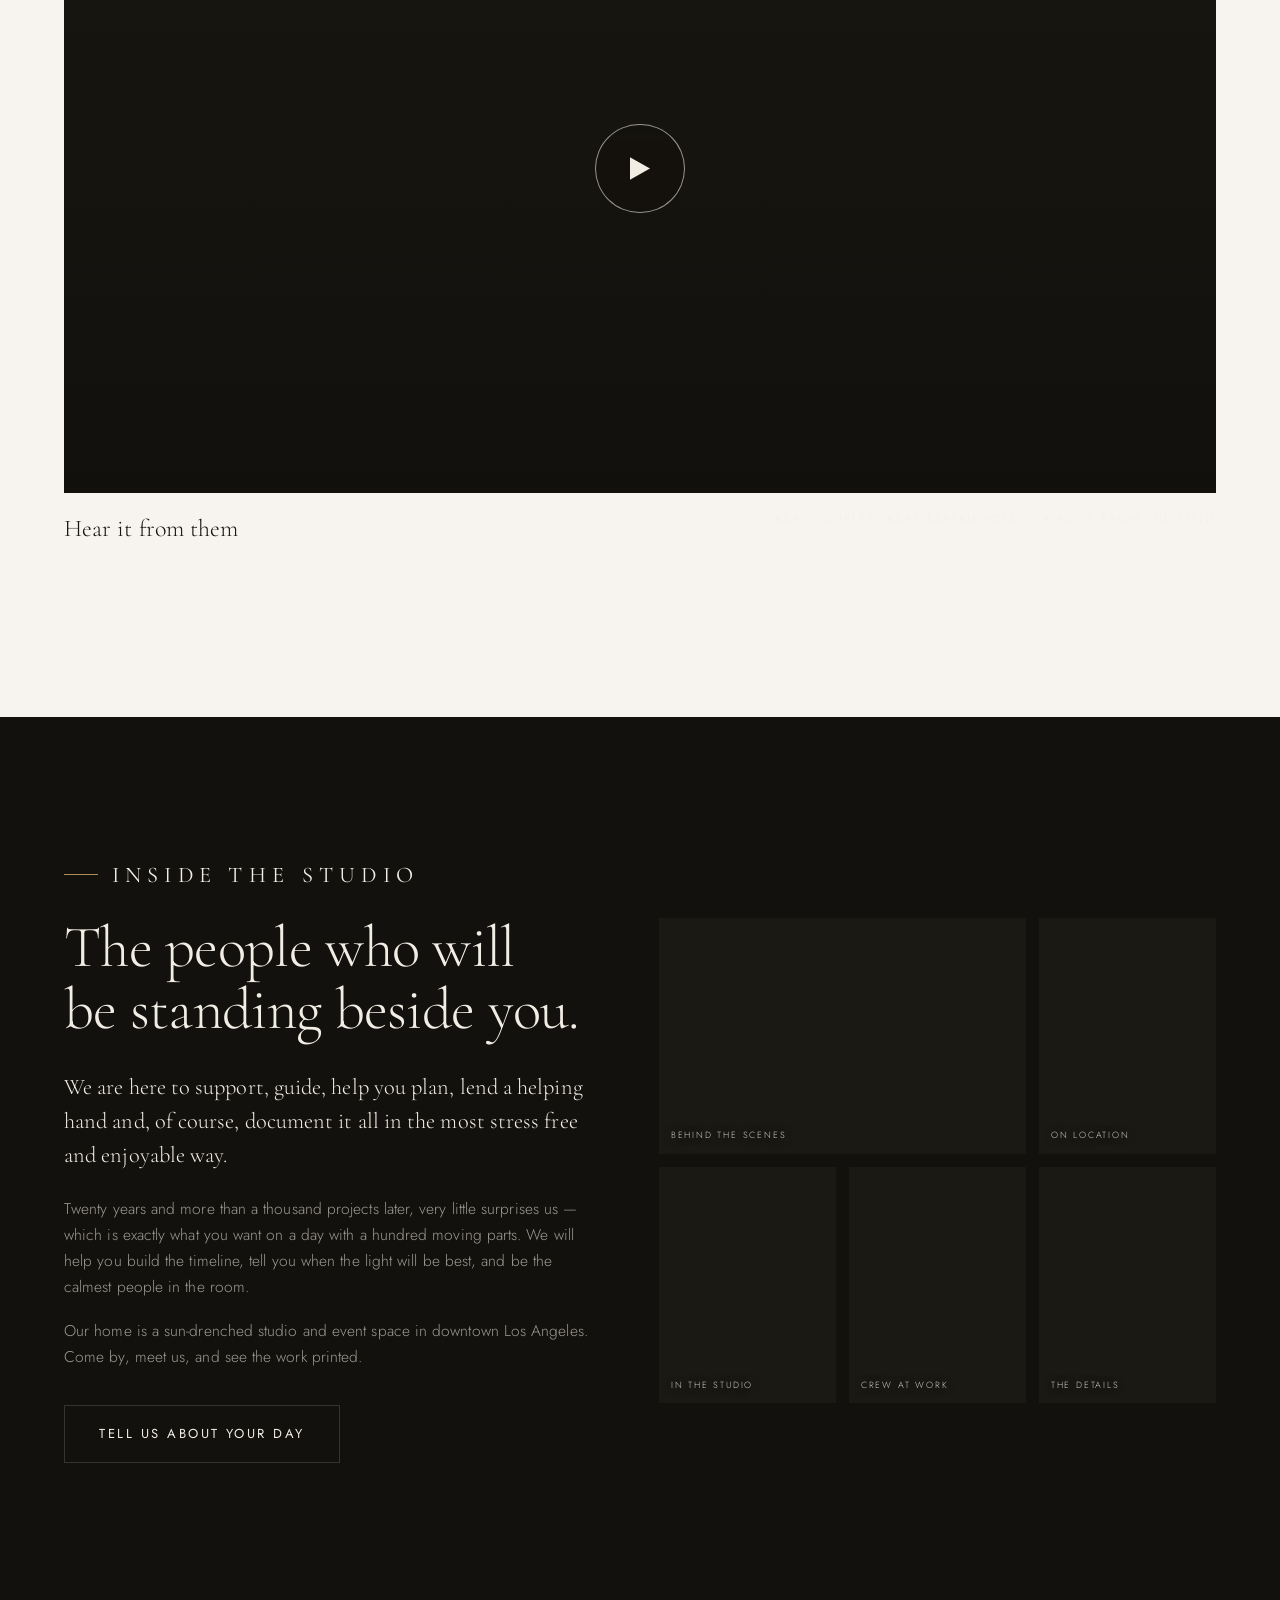
==== commit 57e2c365: "Play reels inline via Instagram's embed widget instead of linking out Only reels with original (unli" ====
--- a/index.html
+++ b/index.html
@@ -419,6 +419,17 @@
   <p class="lb__cap" id="lbCap"></p>
 </div>
 
+<!-- =================================================== REEL EMBED -->
+<div class="igm" id="reelModal" role="dialog" aria-modal="true" aria-label="Instagram reel" hidden>
+  <div class="igm__bar">
+    <span id="igmCap"></span>
+    <button class="igm__close" id="igmClose" aria-label="Close reel">
+      <svg width="18" height="18" viewBox="0 0 24 24" fill="none" stroke="currentColor" stroke-width="1.3" aria-hidden="true"><path d="M18 6 6 18M6 6l12 12"/></svg>
+    </button>
+  </div>
+  <div class="igm__stage" id="igmStage"></div>
+</div>
+
 <script src="assets/js/data.js"></script>
 <script src="assets/js/firebase-config.js"></script>
 <script type="module" src="assets/js/store.js"></script>
--- a/assets/css/style.css
+++ b/assets/css/style.css
@@ -394,6 +394,15 @@
 .lb__prev{ left:clamp(.5rem,2vw,1.75rem); } .lb__next{ right:clamp(.5rem,2vw,1.75rem); }
 .lb__cap{ padding:1.1rem var(--gut) 1.6rem; color:var(--on-noir-mute); text-align:center; font-size:.875rem; }
 .lb__close{ width:44px; height:44px; display:grid; place-items:center; color:var(--on-noir); }
+
+/* Reel embed modal — Instagram's own embeddable player, loaded on click */
+.igm{ position:fixed; inset:0; z-index:120; background:rgba(11,10,7,.97); display:none; }
+.igm[open],.igm.is-open{ display:grid; grid-template-rows:auto 1fr; }
+.igm__bar{ display:flex; align-items:center; justify-content:space-between; padding:1.1rem var(--gut); color:var(--on-noir-mute);
+  font-size:.6875rem; letter-spacing:.22em; text-transform:uppercase; }
+.igm__close{ width:44px; height:44px; display:grid; place-items:center; color:var(--on-noir); }
+.igm__stage{ display:grid; place-items:start center; overflow:auto; padding:0 var(--gut) 2rem; min-height:0; }
+.igm__stage iframe{ width:min(400px,92vw); height:min(800px,88svh); border:0; border-radius:8px; background:#fff; }
 
 /* -------------------------------------------------------------- 11. Films */
 .films{ background:var(--noir); color:var(--on-noir); }
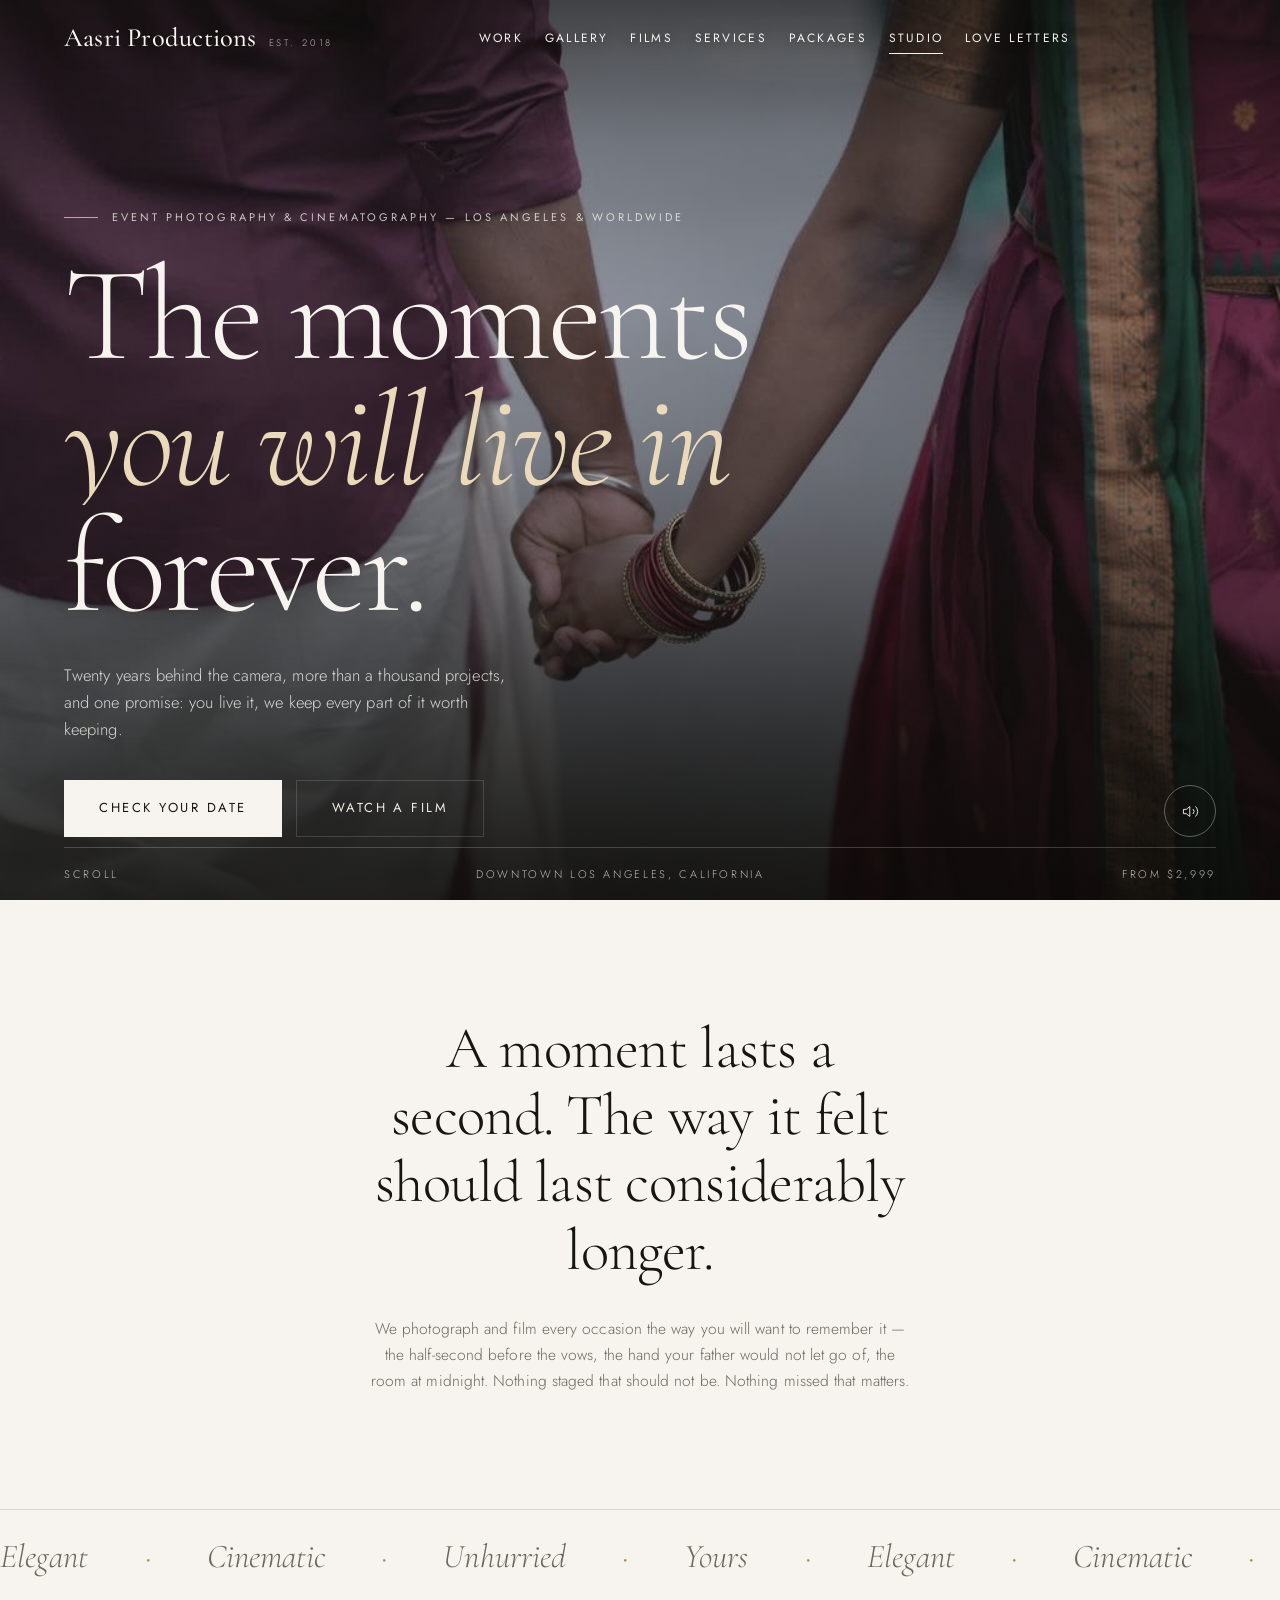
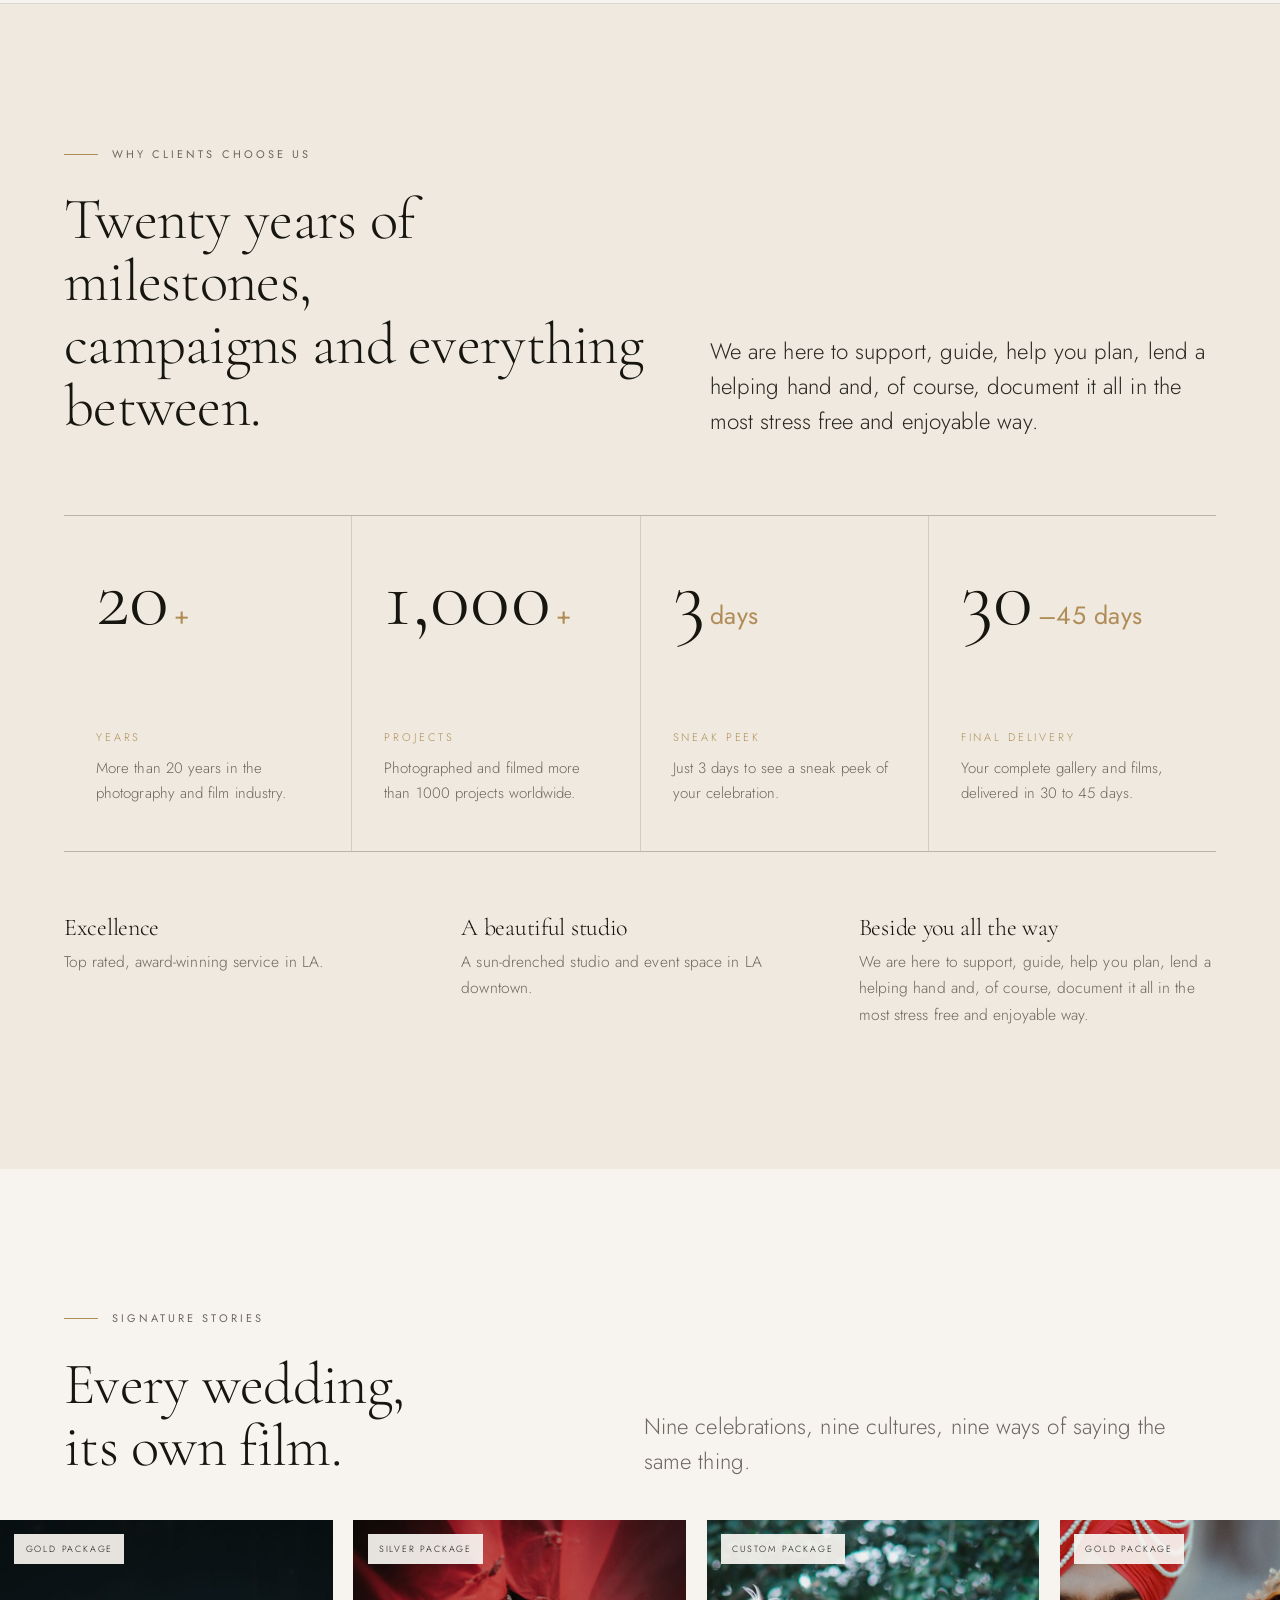
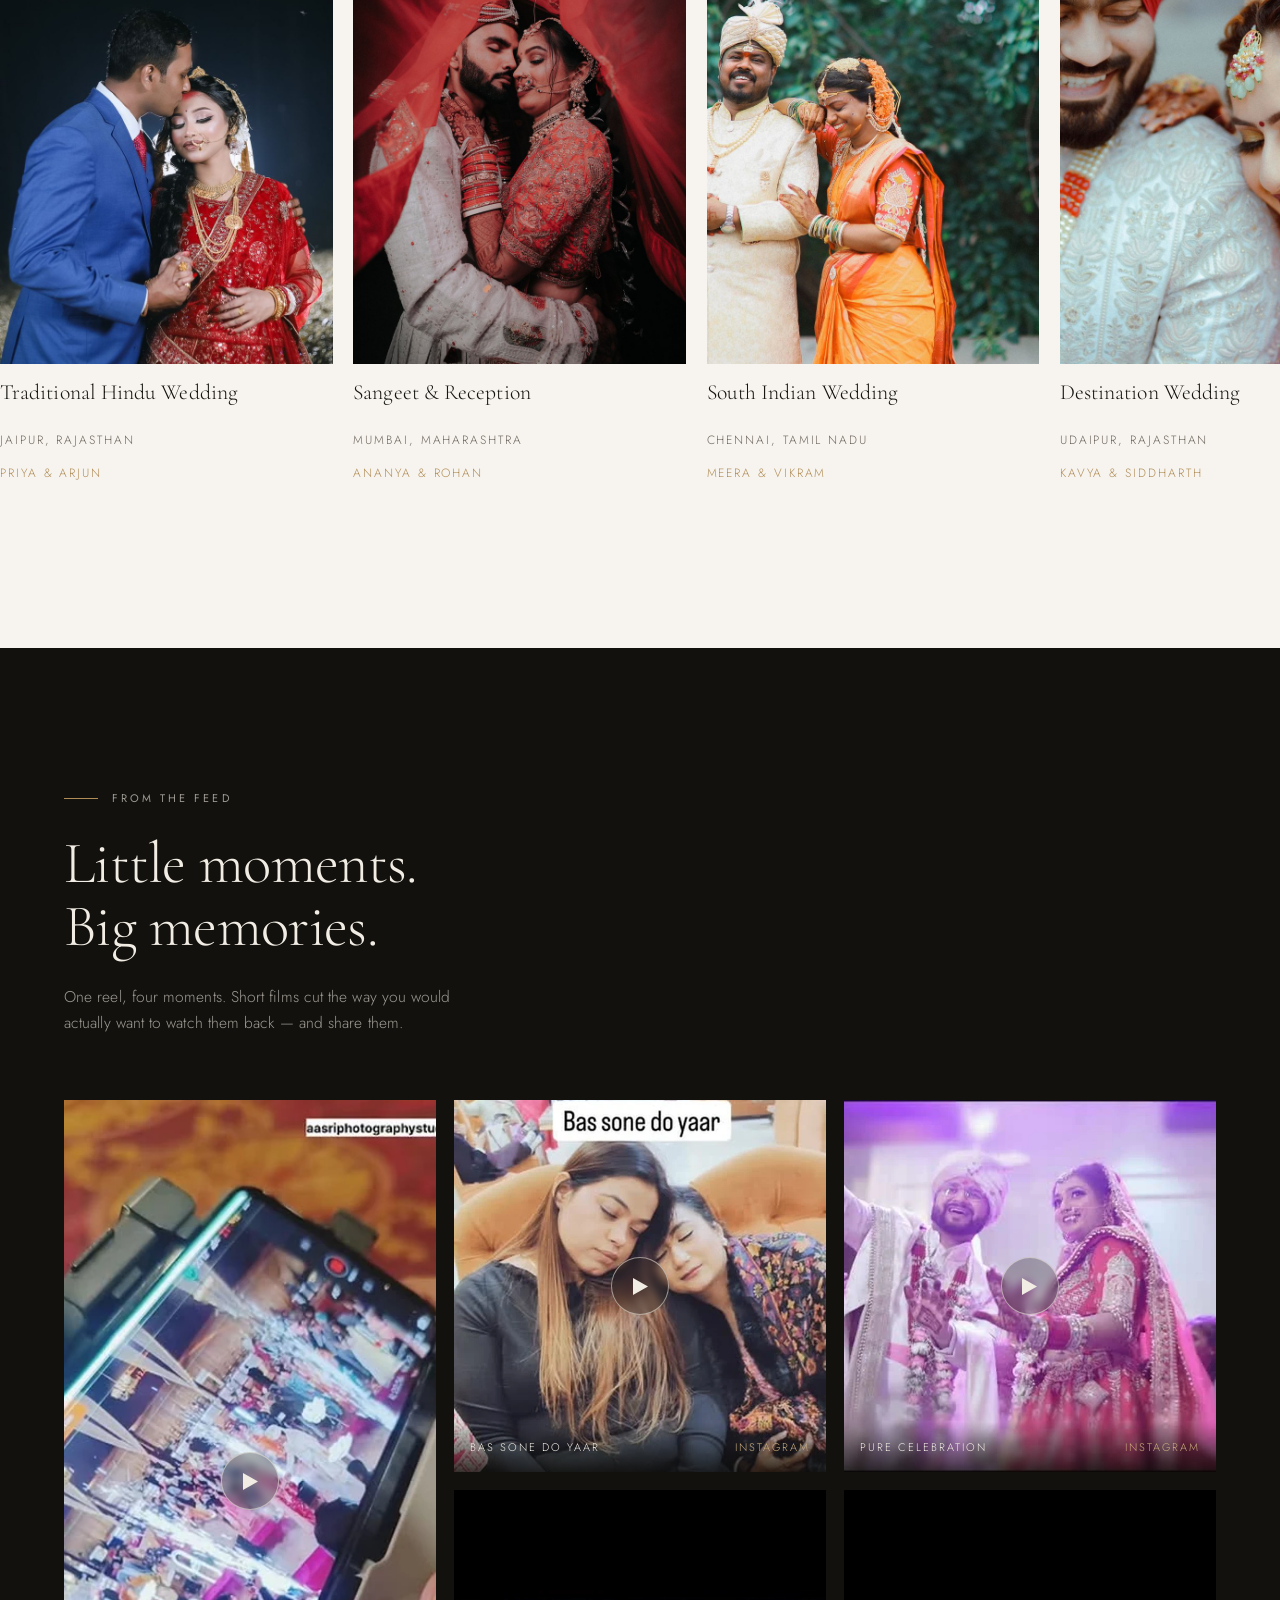
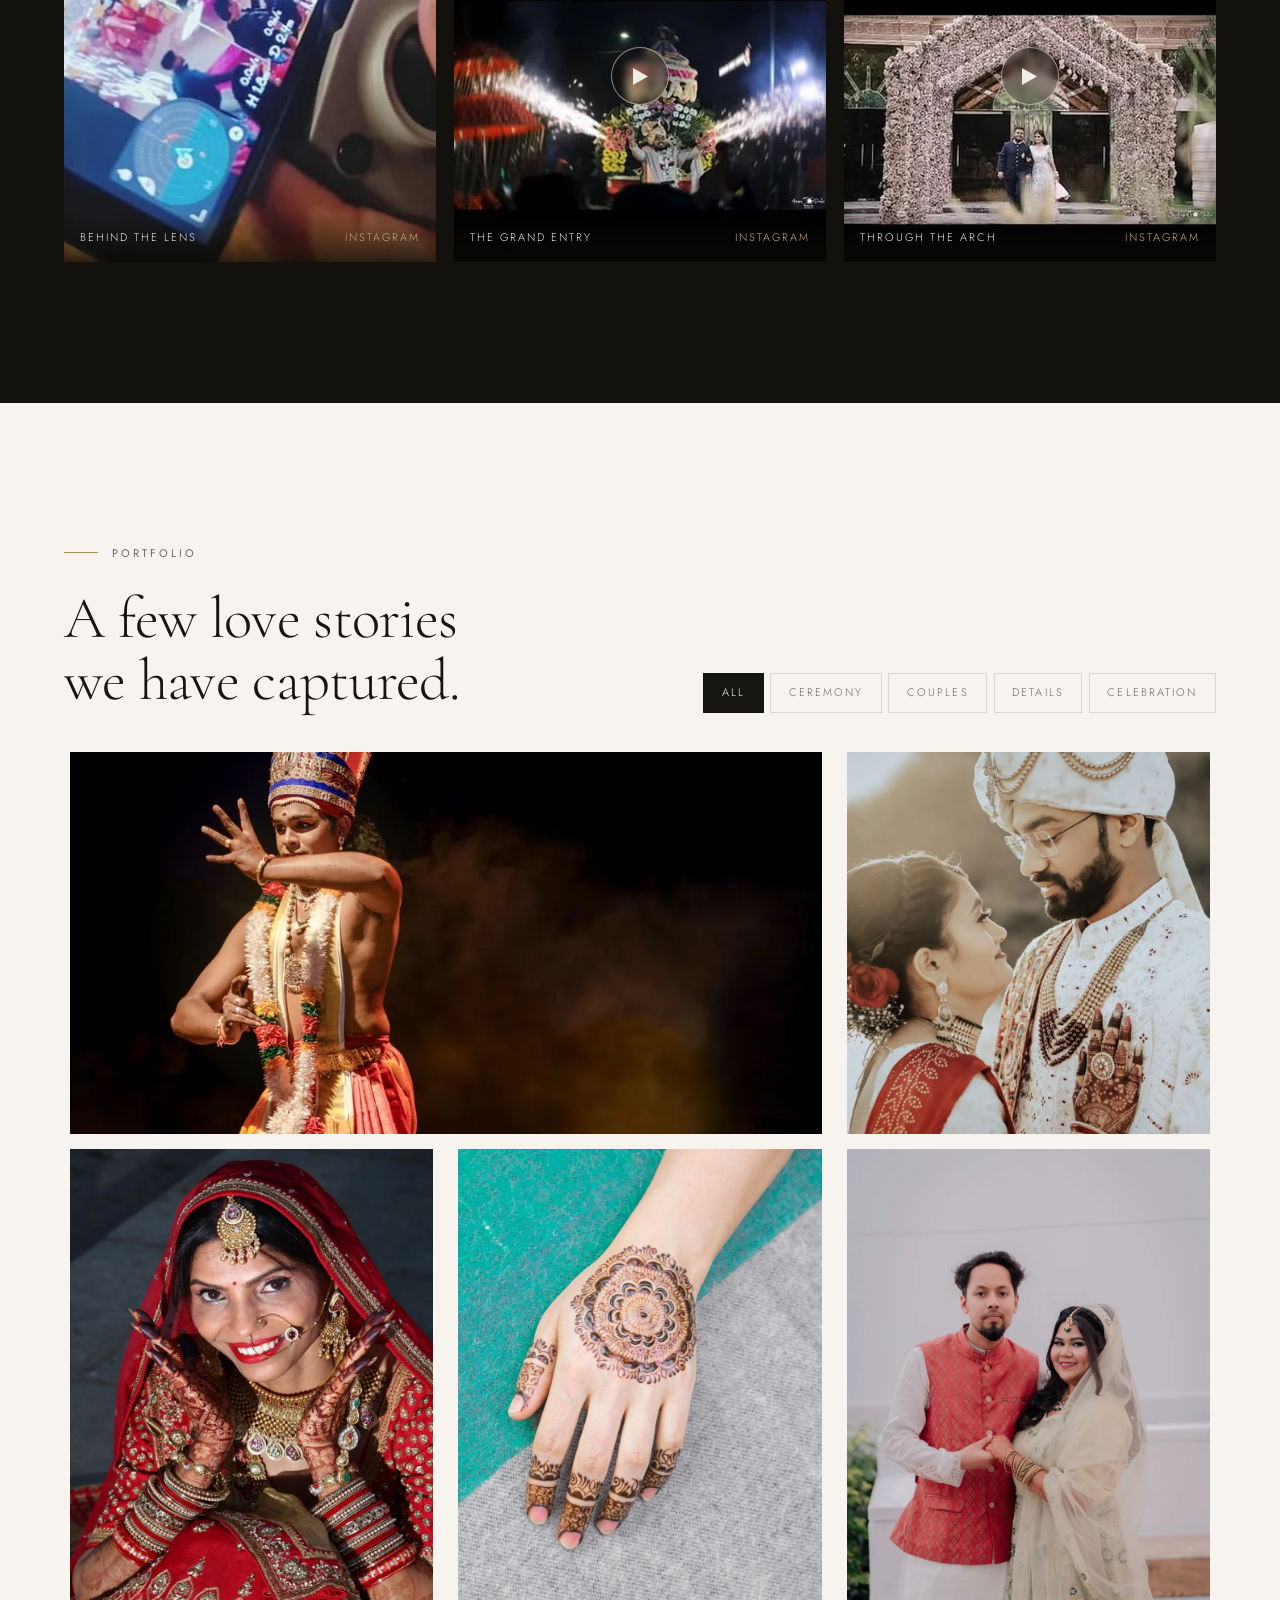
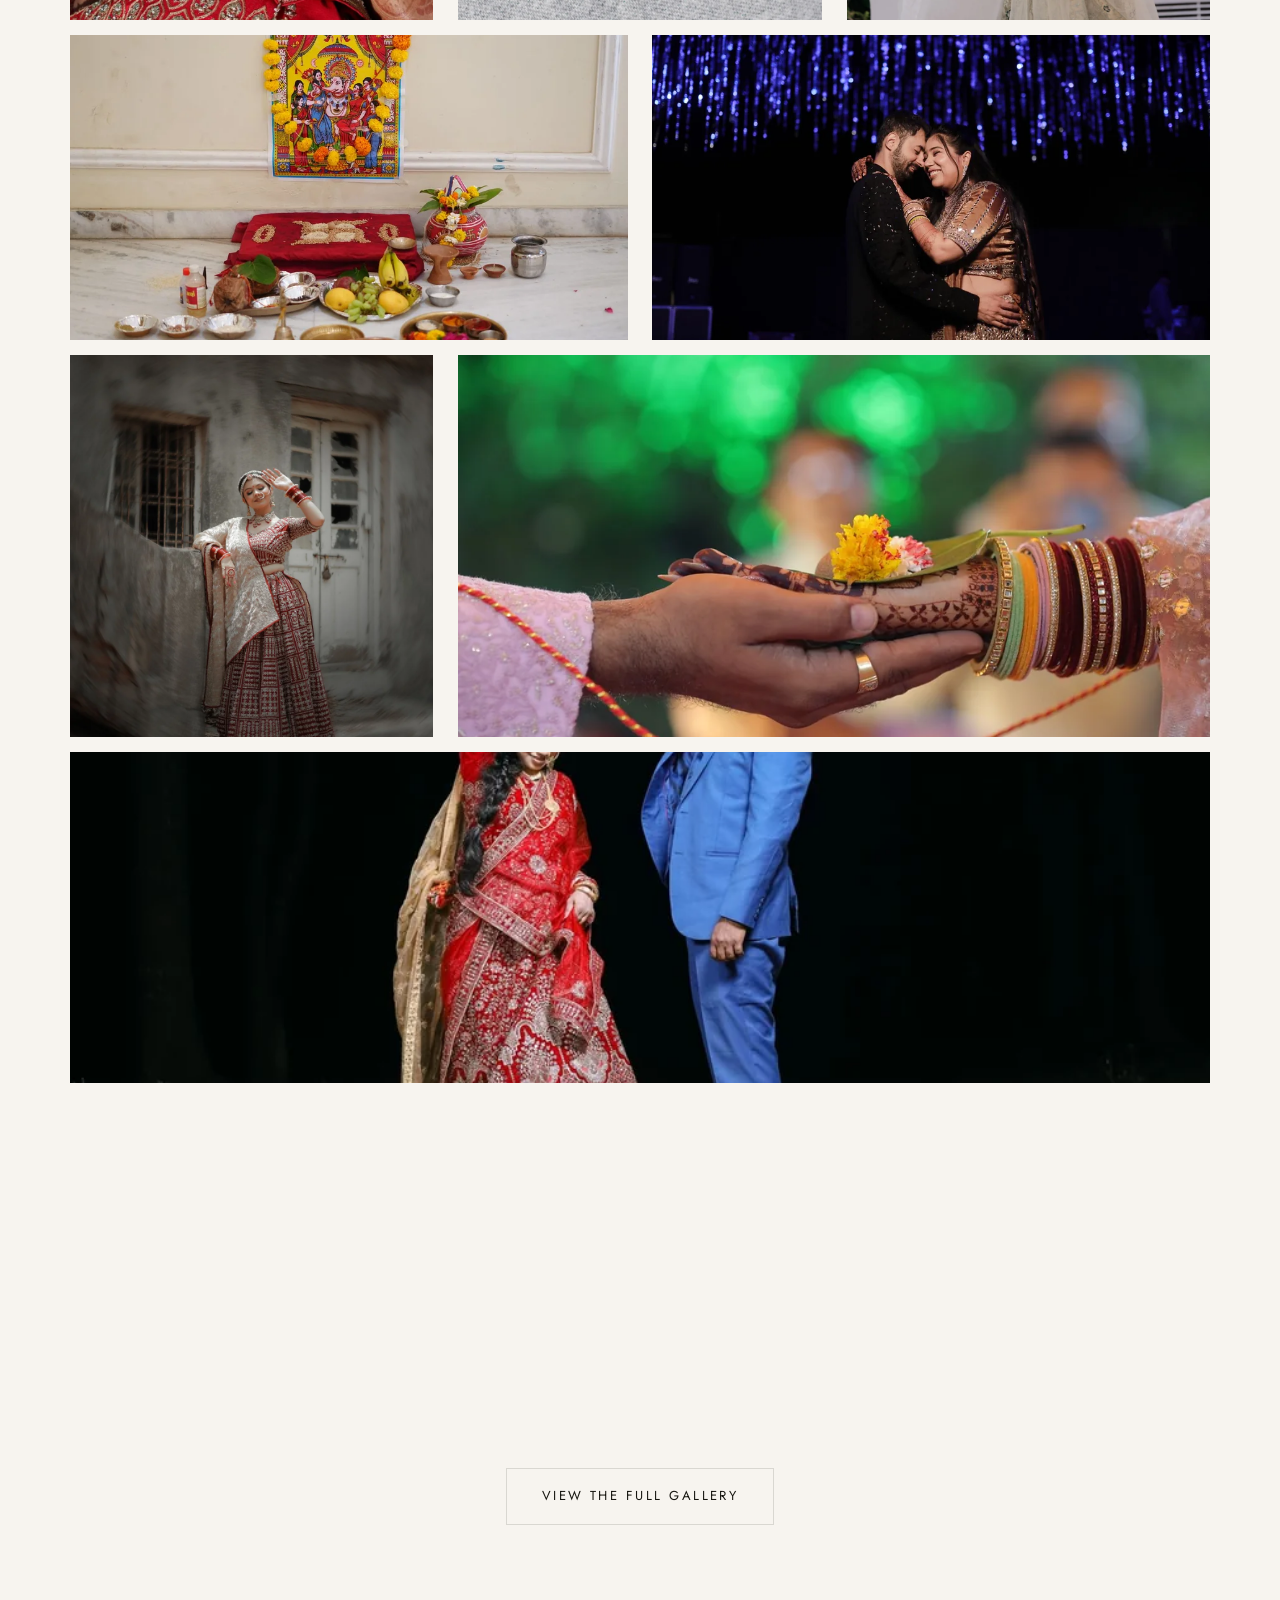
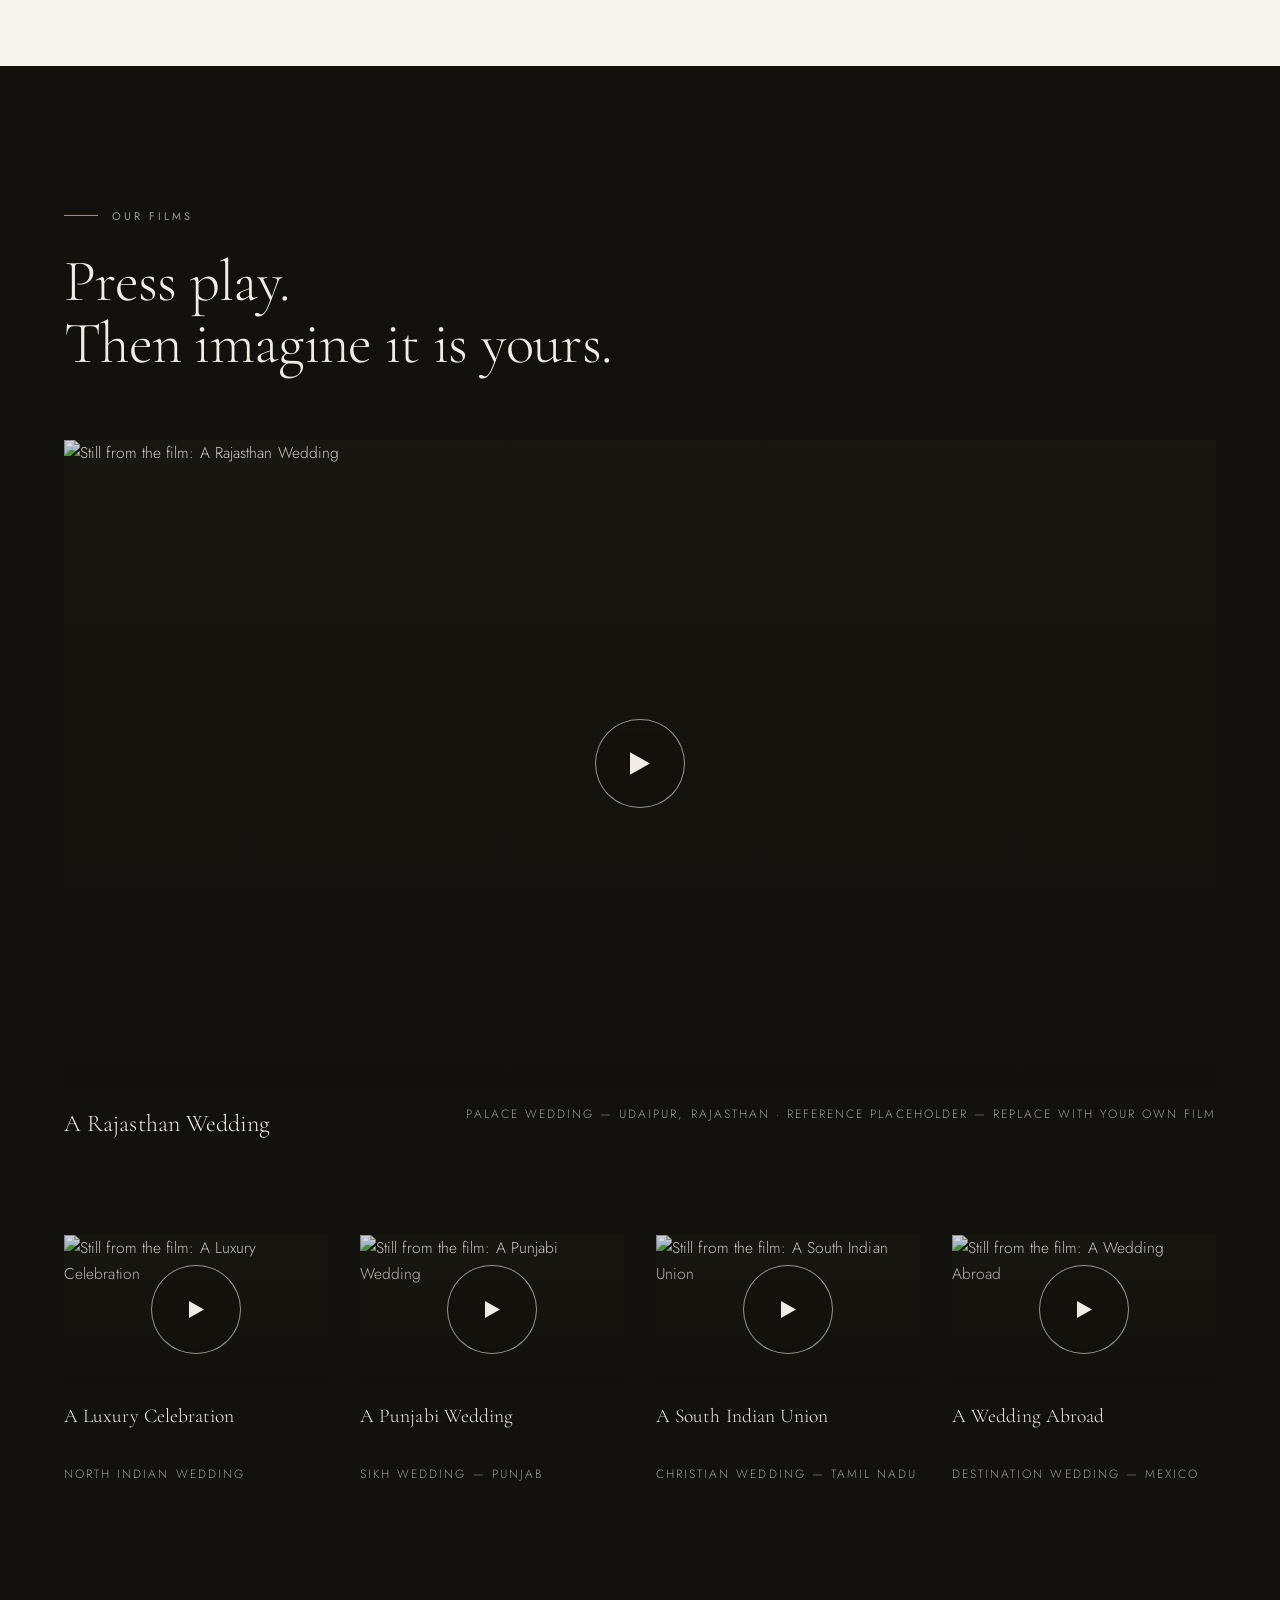
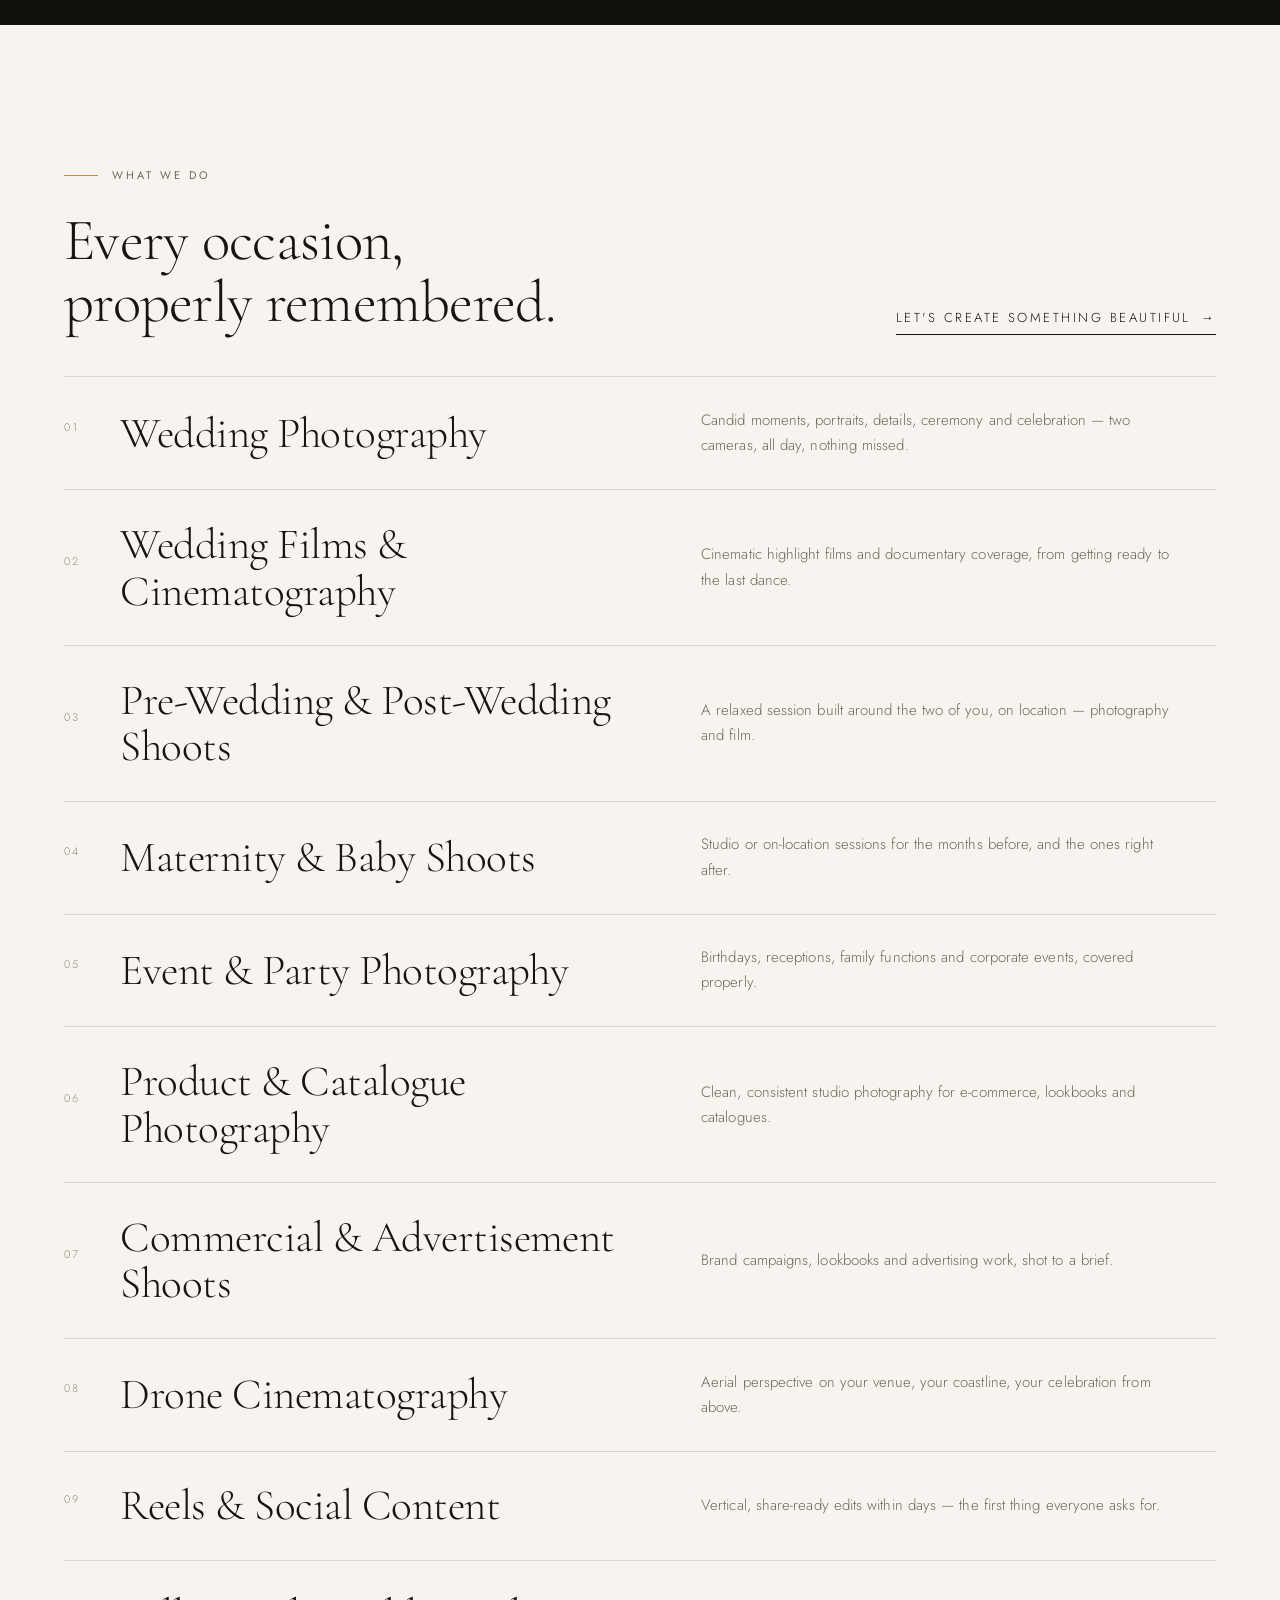
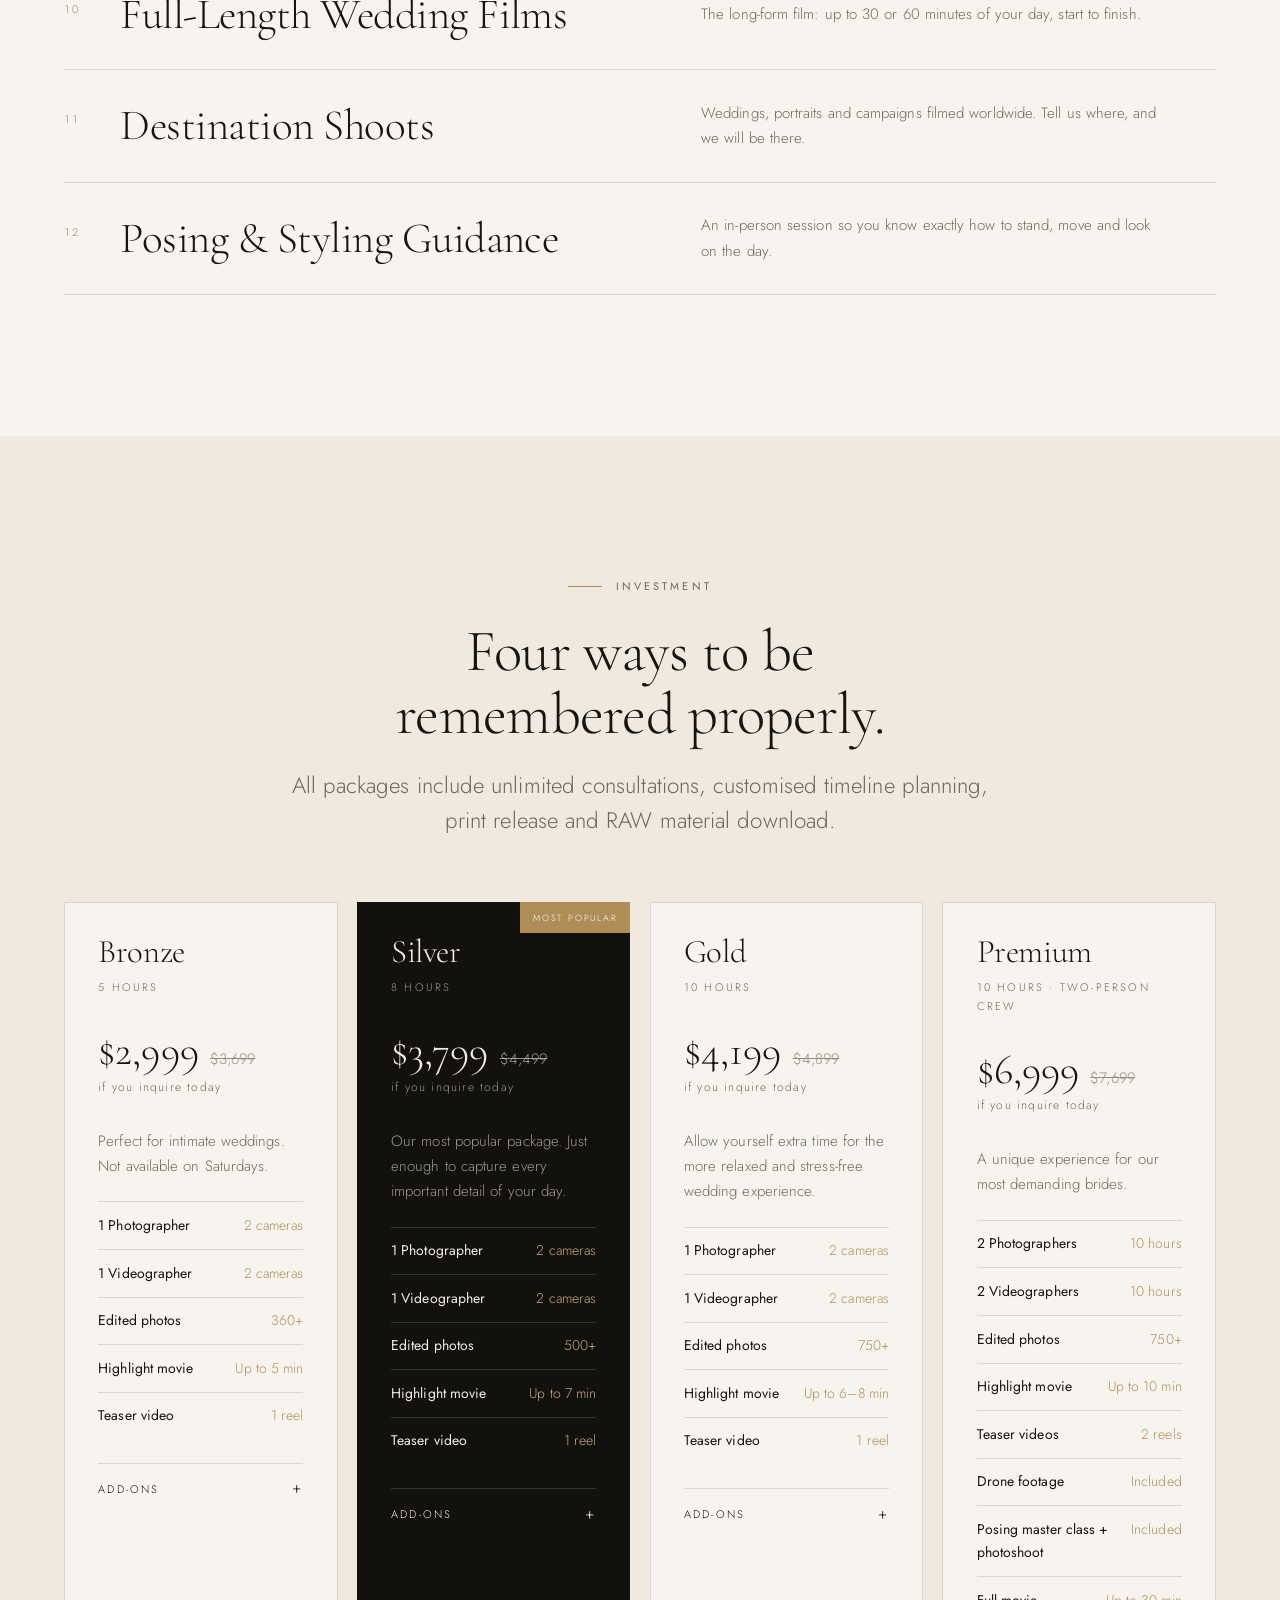
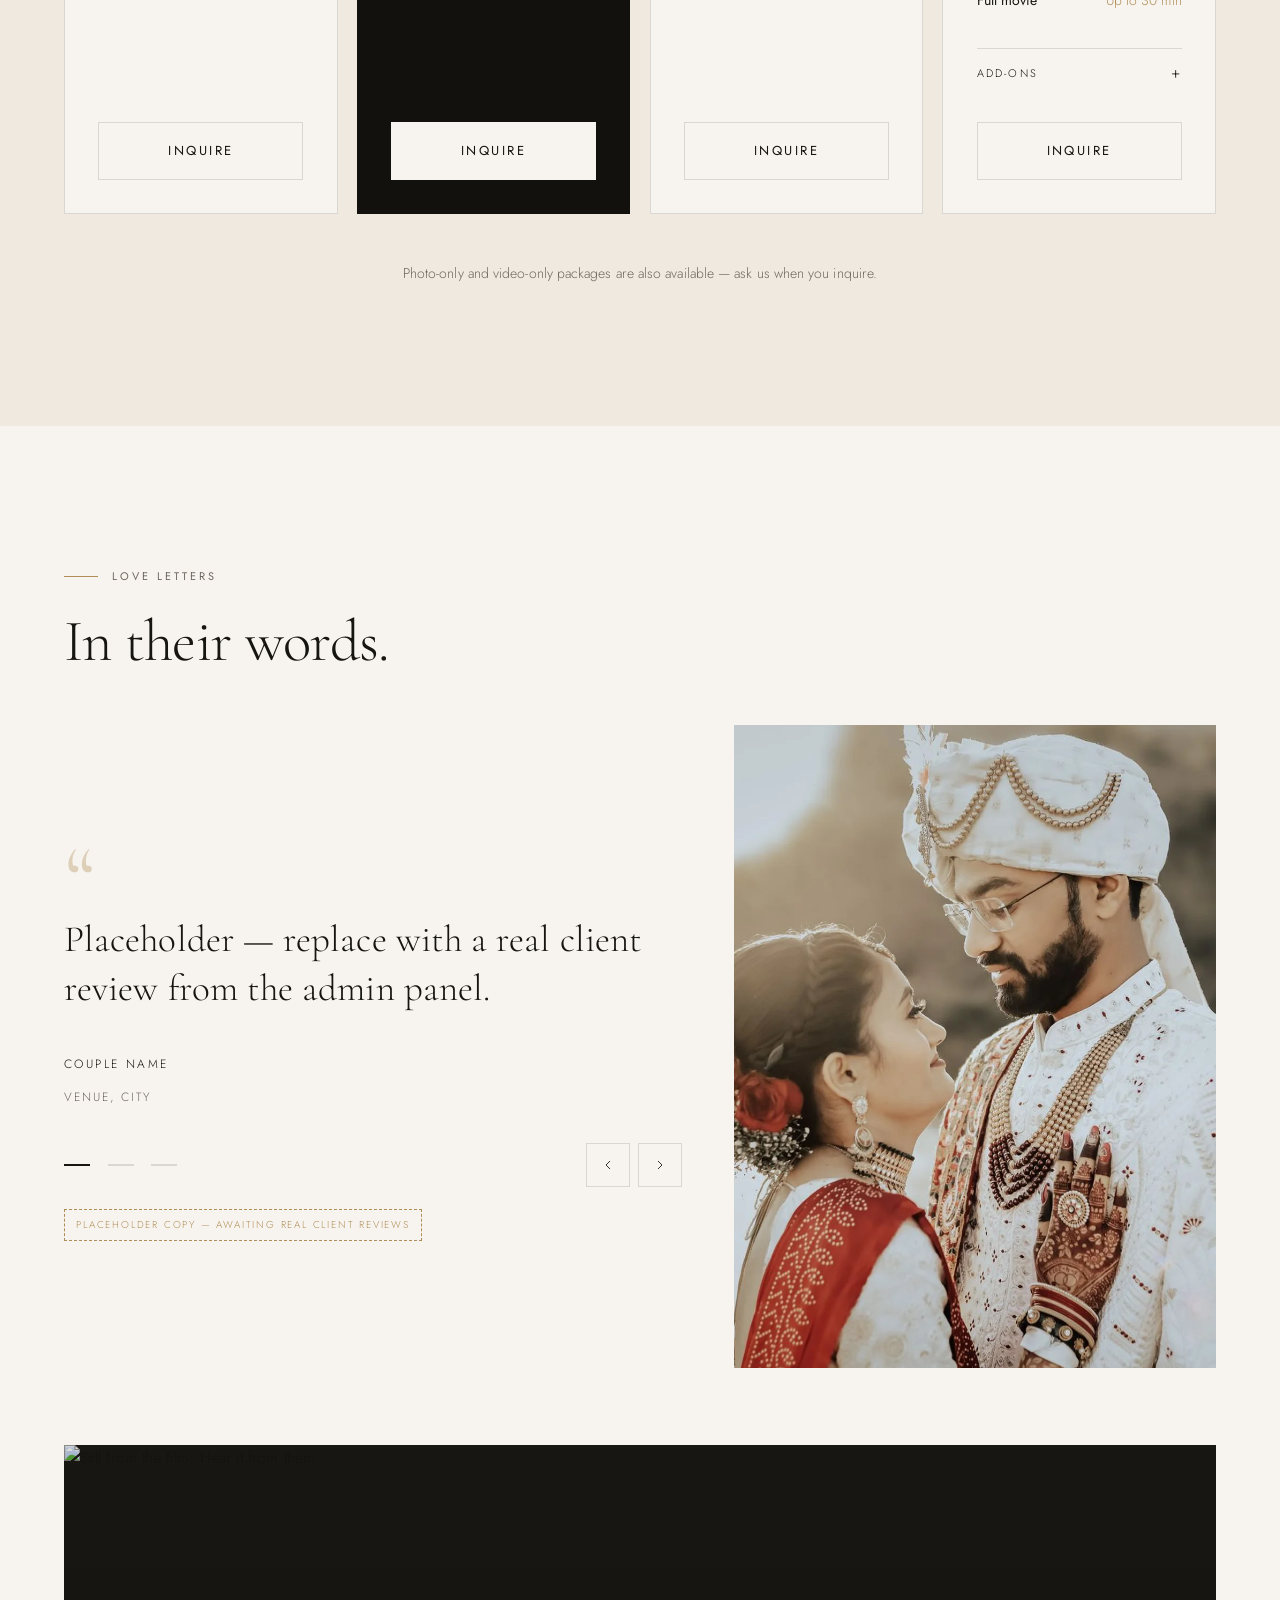
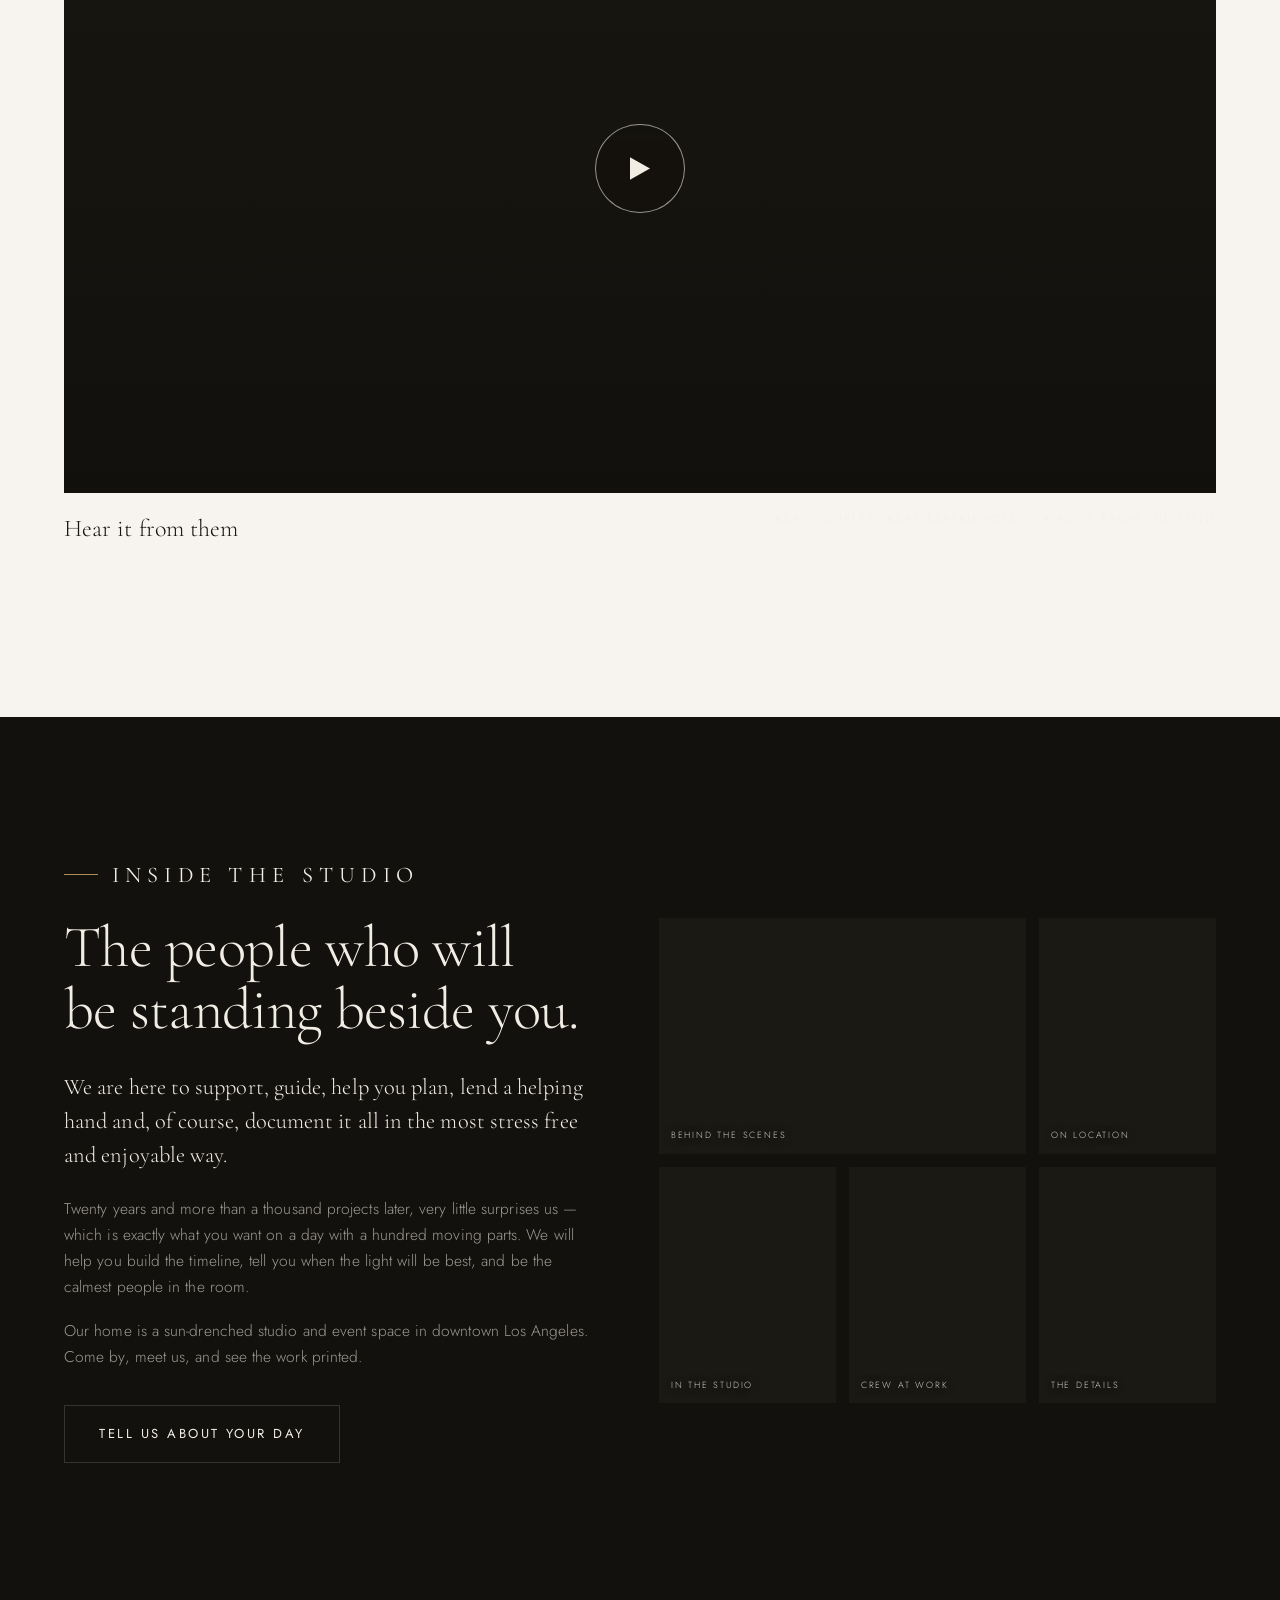
==== commit 4c206ead: "Revert "Play reels inline via Instagram's embed widget instead of linking out" This reverts commit 5" ====
--- a/index.html
+++ b/index.html
@@ -419,17 +419,6 @@
   <p class="lb__cap" id="lbCap"></p>
 </div>
 
-<!-- =================================================== REEL EMBED -->
-<div class="igm" id="reelModal" role="dialog" aria-modal="true" aria-label="Instagram reel" hidden>
-  <div class="igm__bar">
-    <span id="igmCap"></span>
-    <button class="igm__close" id="igmClose" aria-label="Close reel">
-      <svg width="18" height="18" viewBox="0 0 24 24" fill="none" stroke="currentColor" stroke-width="1.3" aria-hidden="true"><path d="M18 6 6 18M6 6l12 12"/></svg>
-    </button>
-  </div>
-  <div class="igm__stage" id="igmStage"></div>
-</div>
-
 <script src="assets/js/data.js"></script>
 <script src="assets/js/firebase-config.js"></script>
 <script type="module" src="assets/js/store.js"></script>
--- a/assets/css/style.css
+++ b/assets/css/style.css
@@ -394,15 +394,6 @@
 .lb__prev{ left:clamp(.5rem,2vw,1.75rem); } .lb__next{ right:clamp(.5rem,2vw,1.75rem); }
 .lb__cap{ padding:1.1rem var(--gut) 1.6rem; color:var(--on-noir-mute); text-align:center; font-size:.875rem; }
 .lb__close{ width:44px; height:44px; display:grid; place-items:center; color:var(--on-noir); }
-
-/* Reel embed modal — Instagram's own embeddable player, loaded on click */
-.igm{ position:fixed; inset:0; z-index:120; background:rgba(11,10,7,.97); display:none; }
-.igm[open],.igm.is-open{ display:grid; grid-template-rows:auto 1fr; }
-.igm__bar{ display:flex; align-items:center; justify-content:space-between; padding:1.1rem var(--gut); color:var(--on-noir-mute);
-  font-size:.6875rem; letter-spacing:.22em; text-transform:uppercase; }
-.igm__close{ width:44px; height:44px; display:grid; place-items:center; color:var(--on-noir); }
-.igm__stage{ display:grid; place-items:start center; overflow:auto; padding:0 var(--gut) 2rem; min-height:0; }
-.igm__stage iframe{ width:min(400px,92vw); height:min(800px,88svh); border:0; border-radius:8px; background:#fff; }
 
 /* -------------------------------------------------------------- 11. Films */
 .films{ background:var(--noir); color:var(--on-noir); }
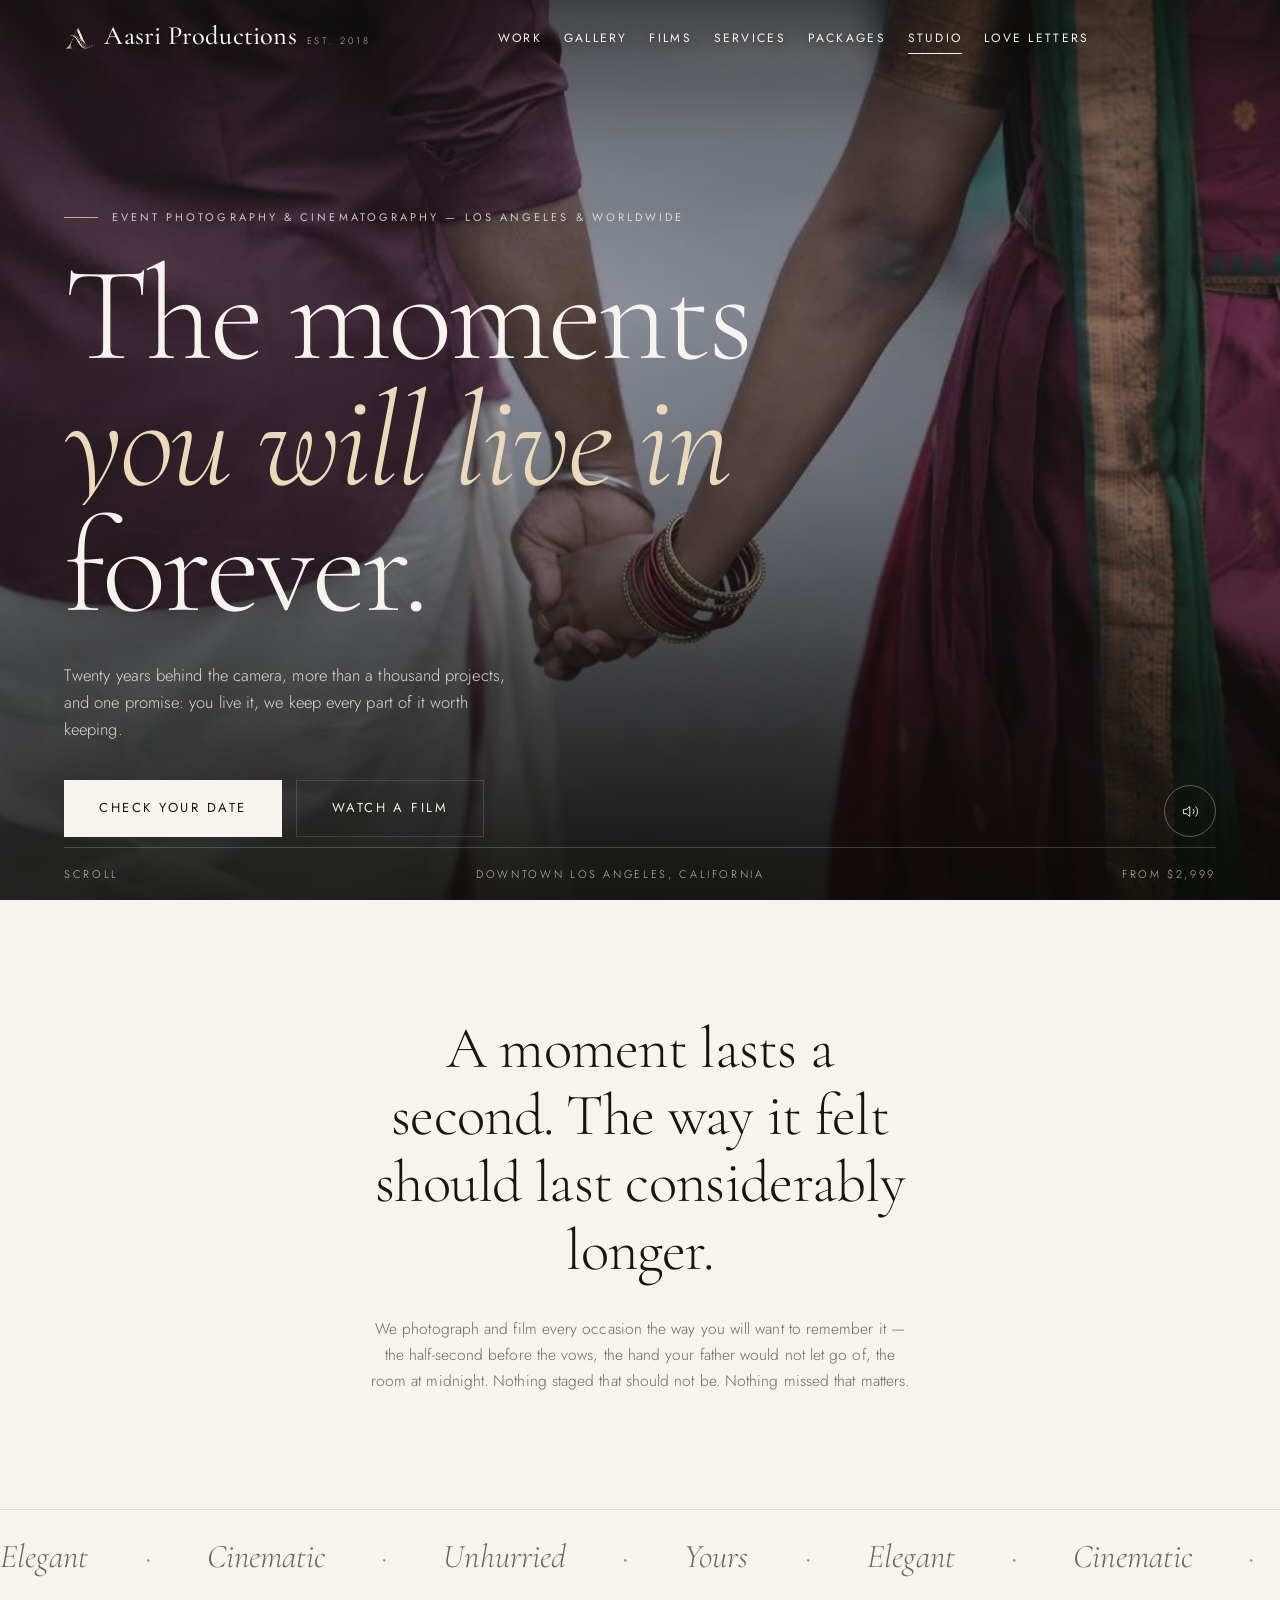
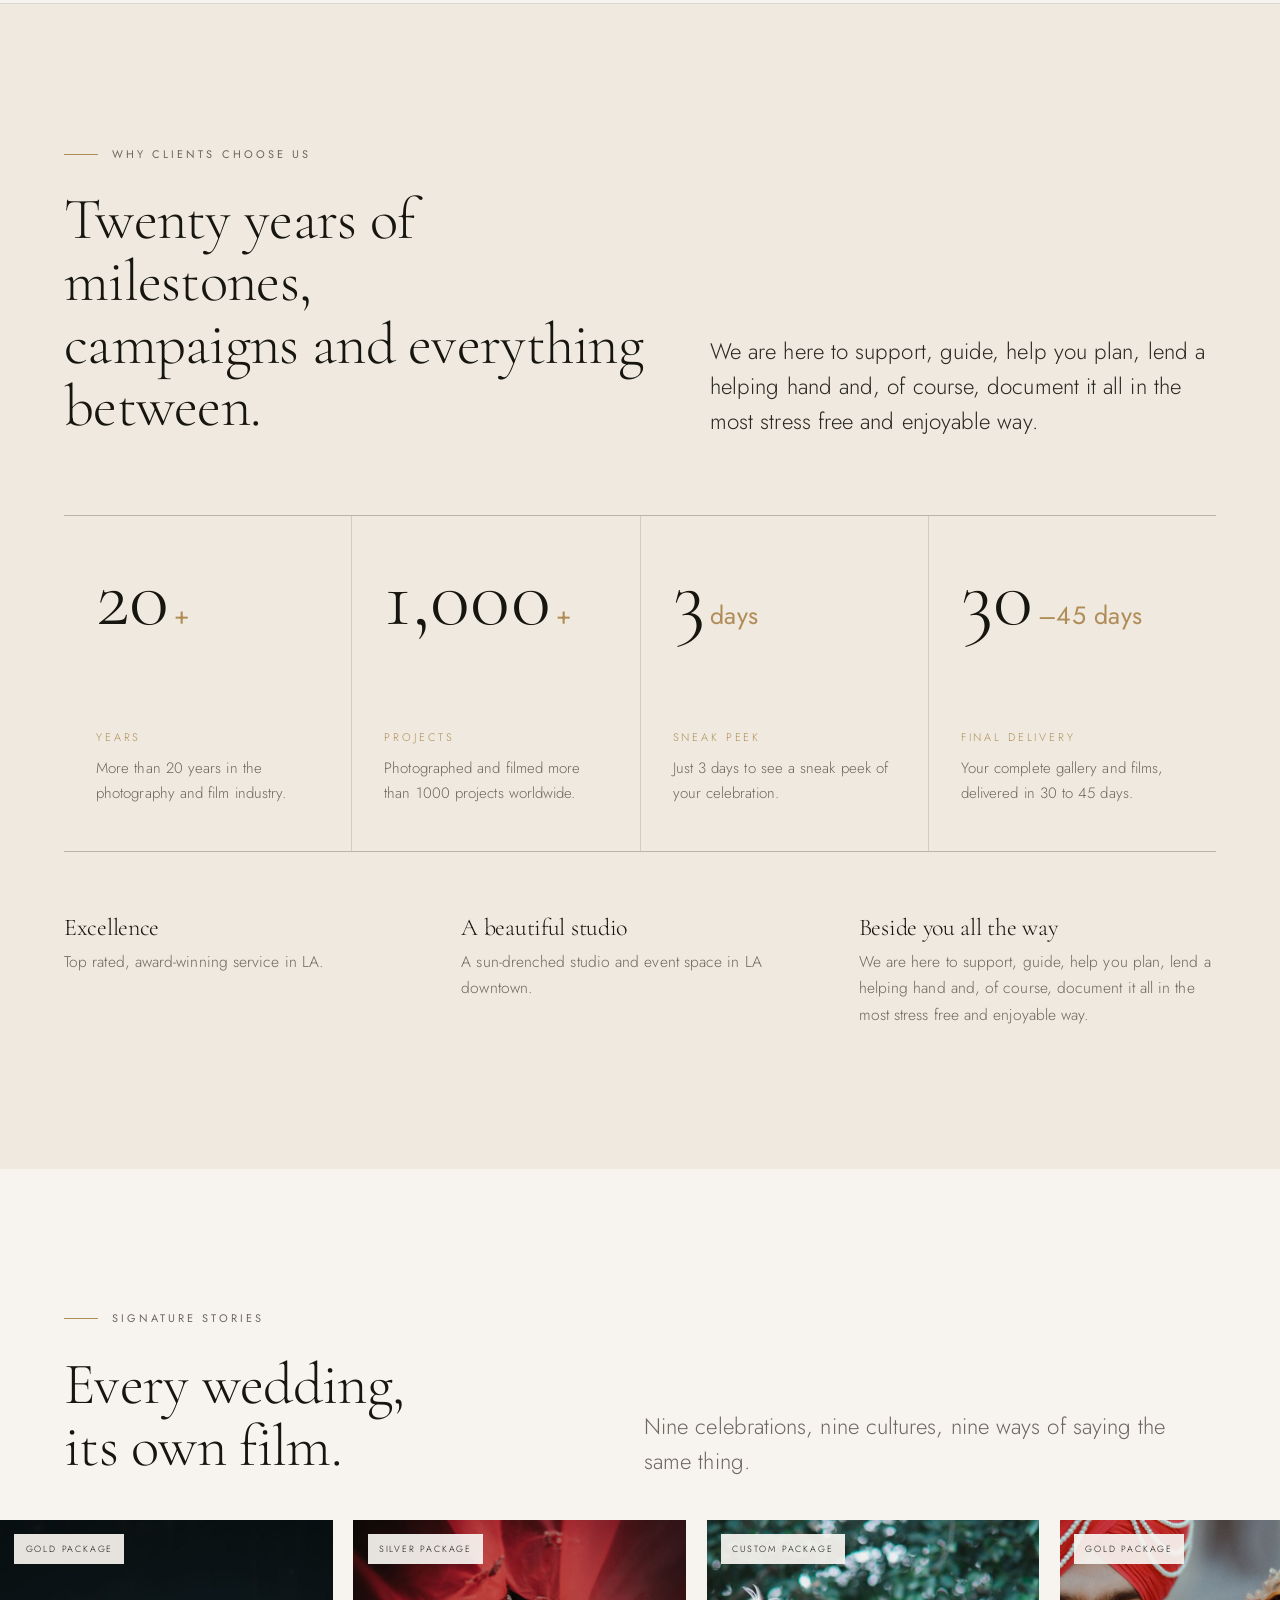
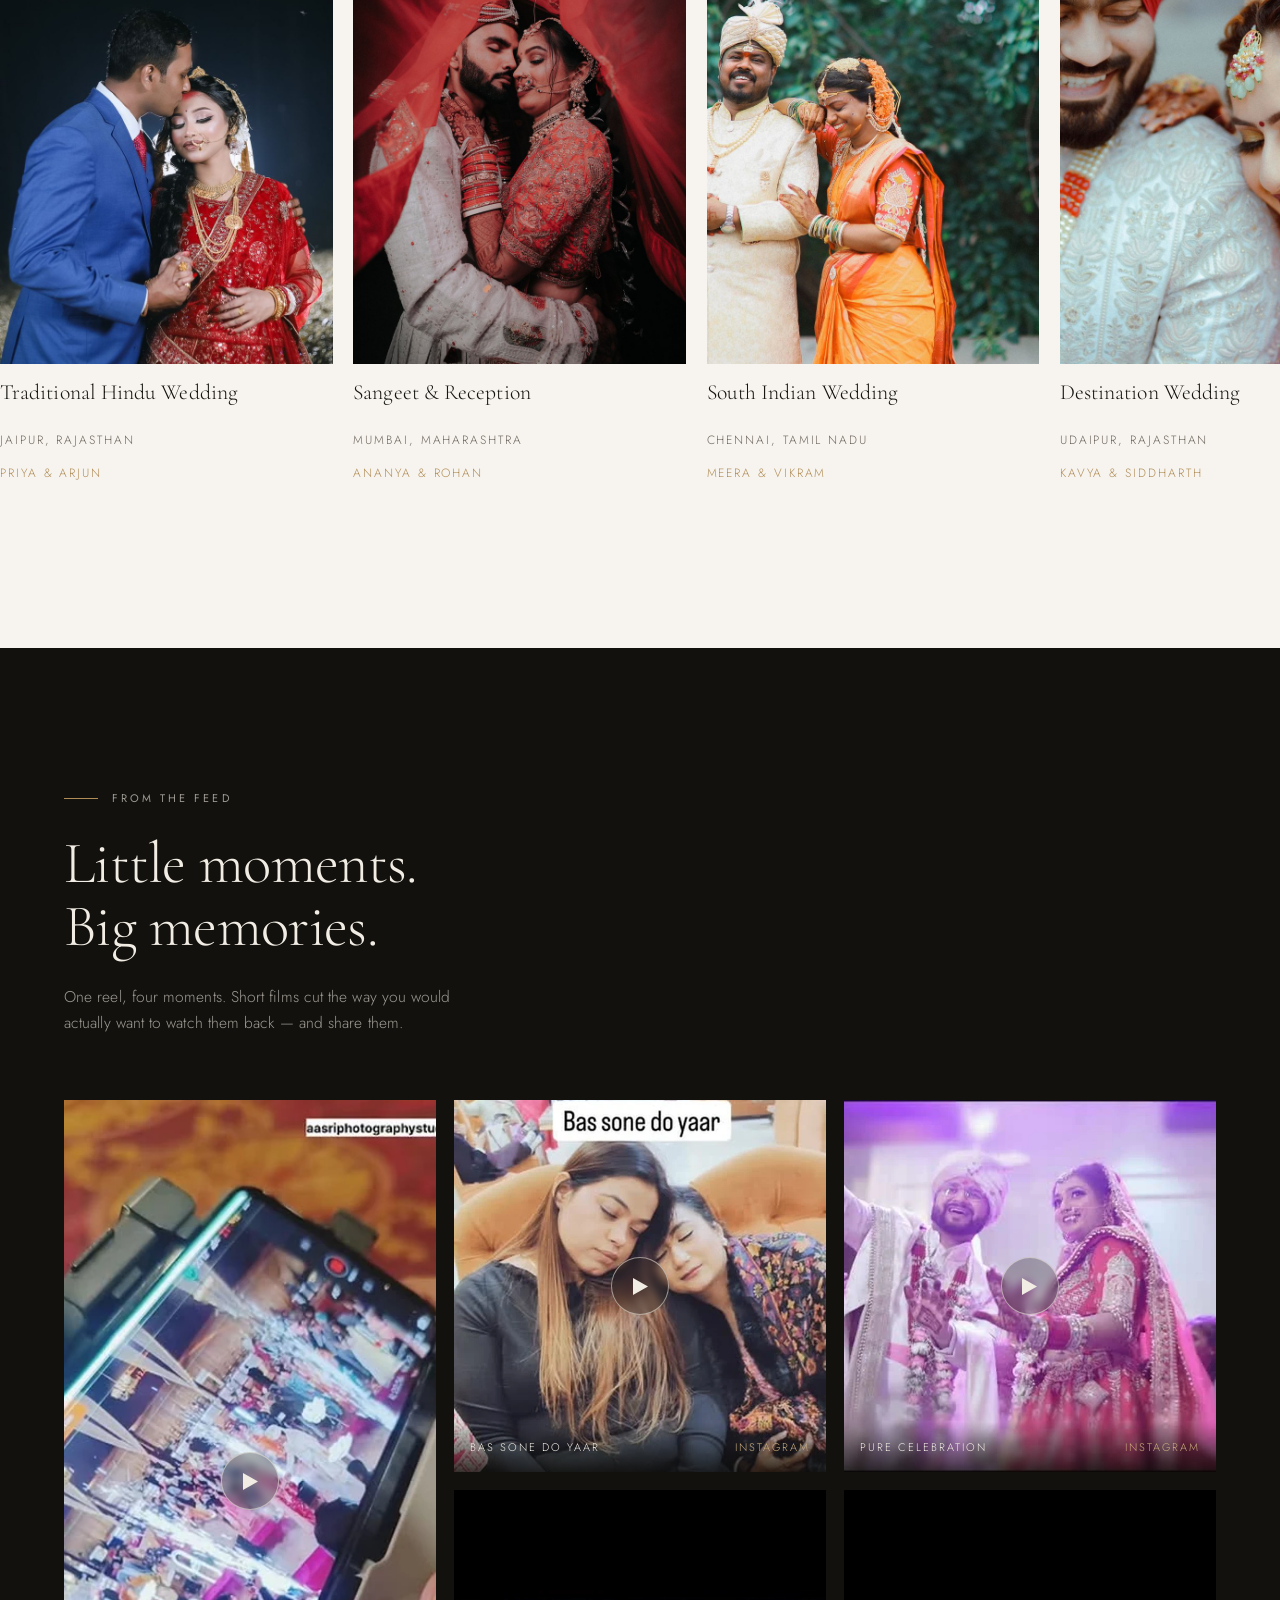
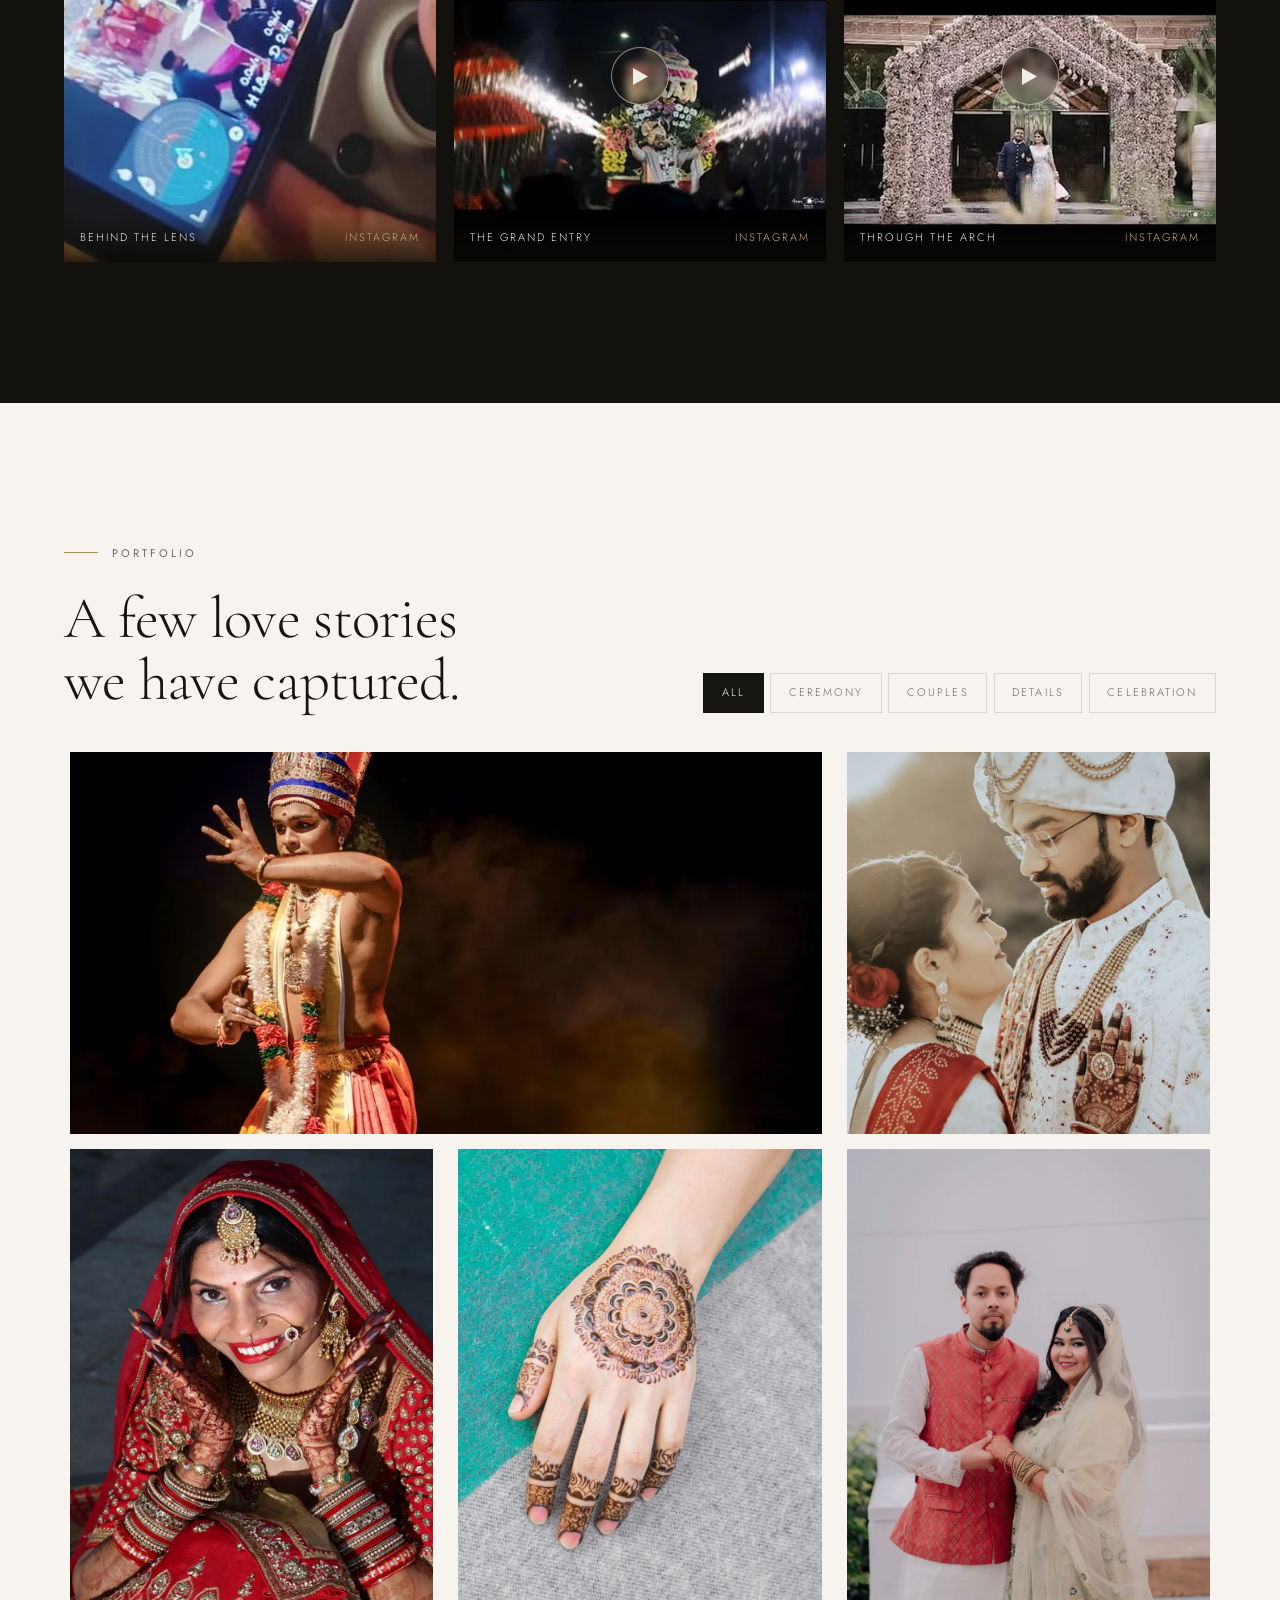
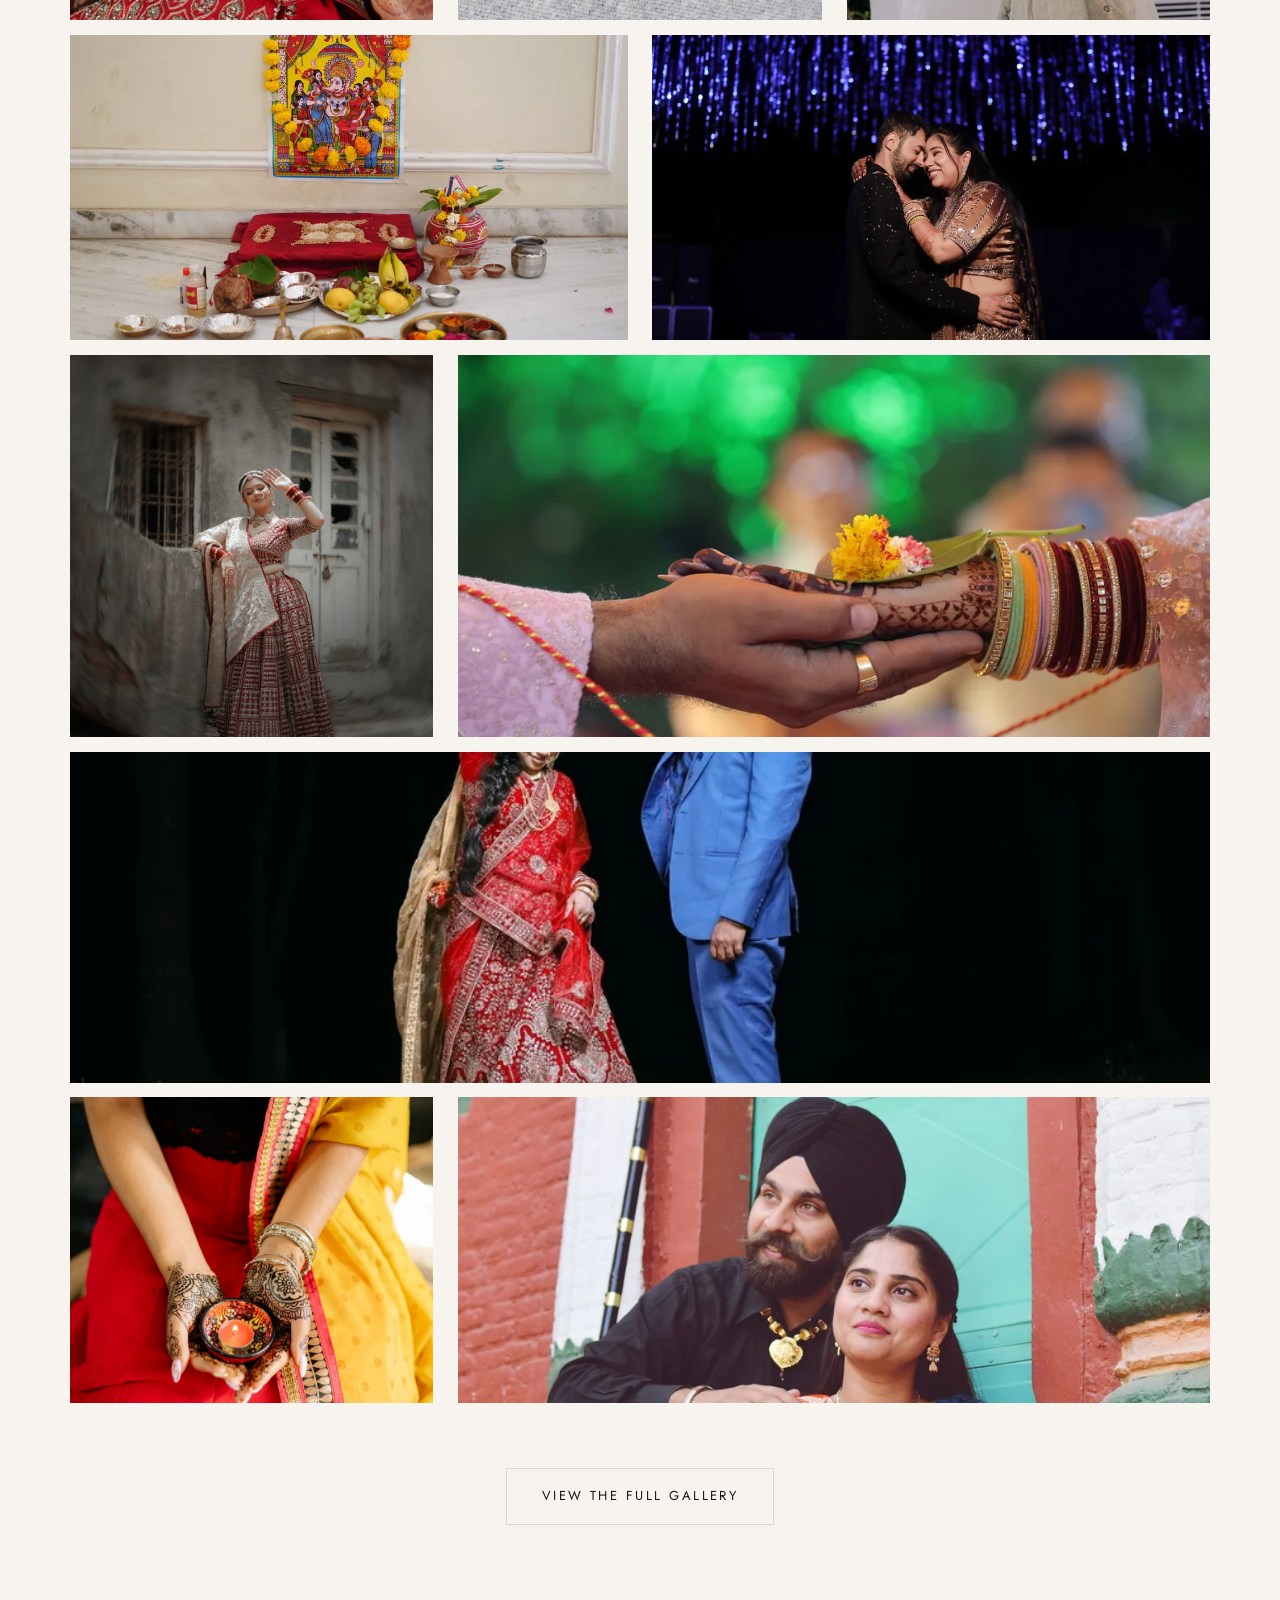
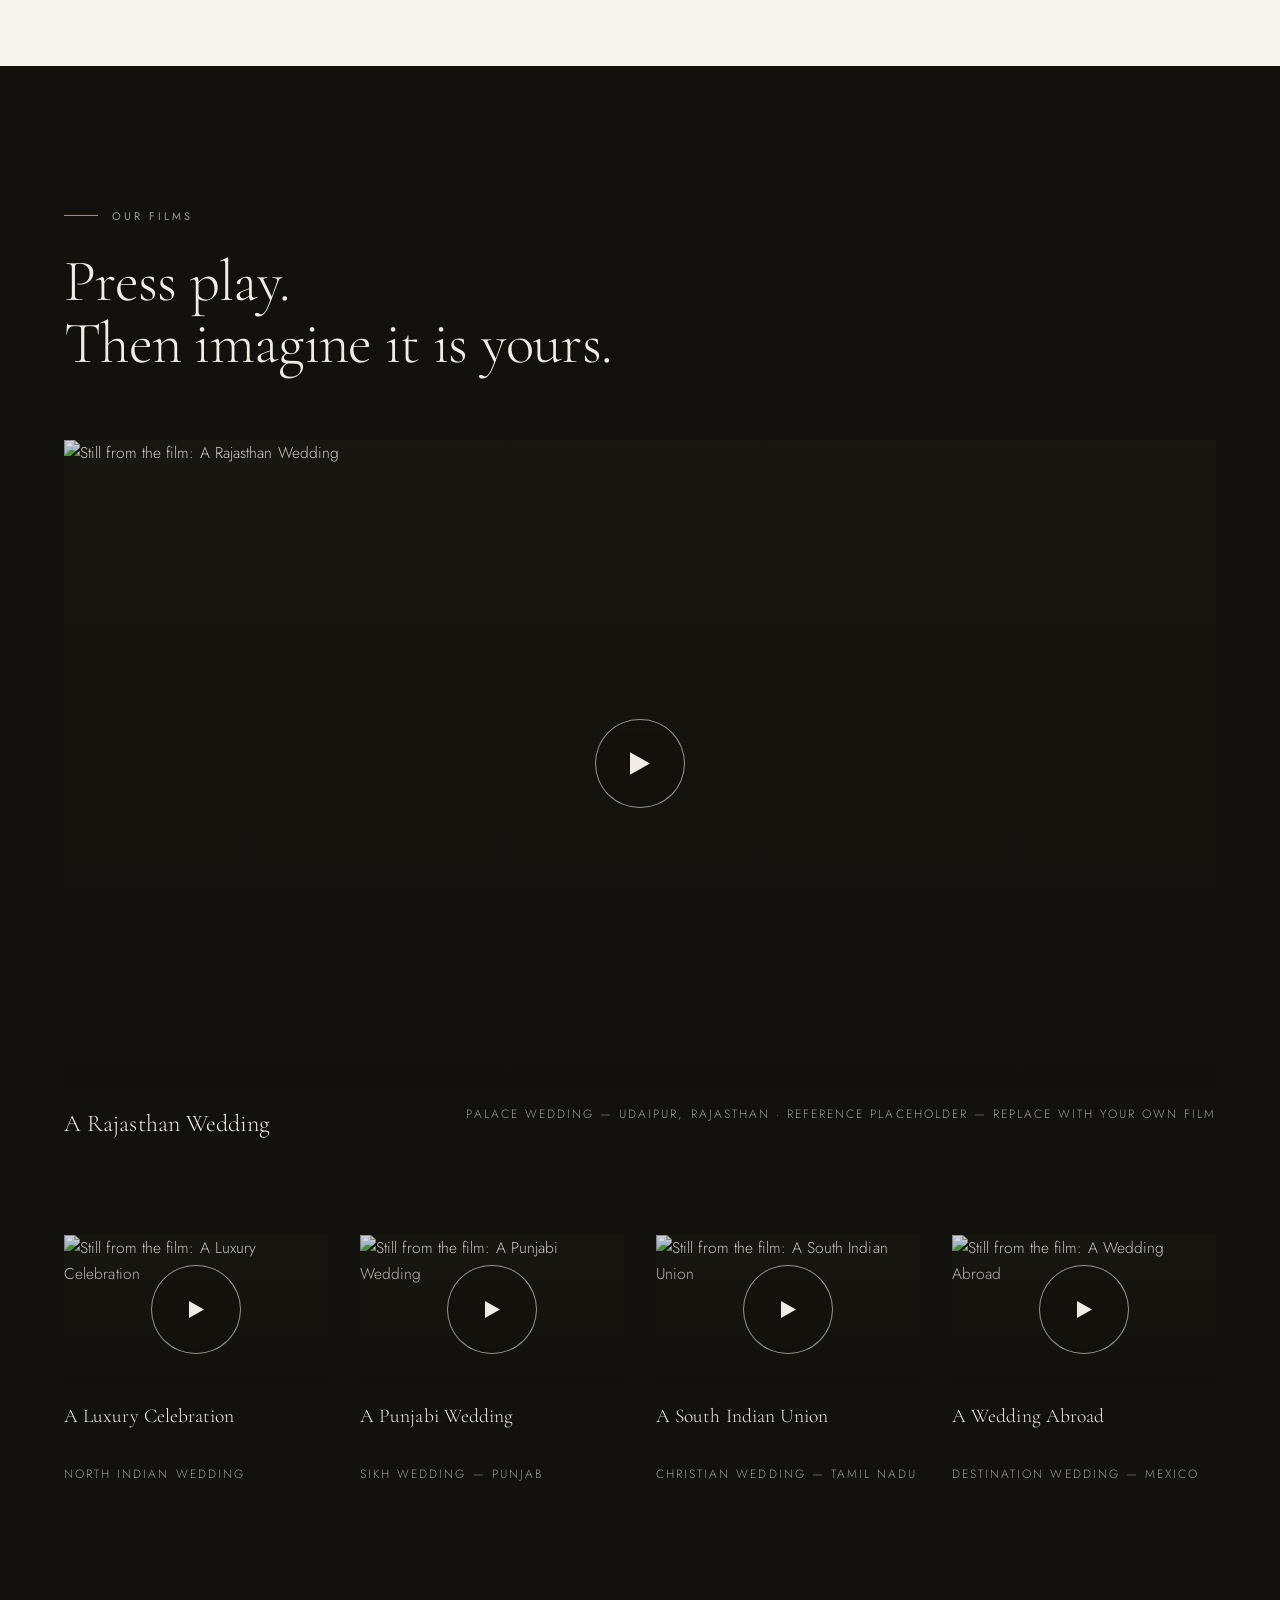
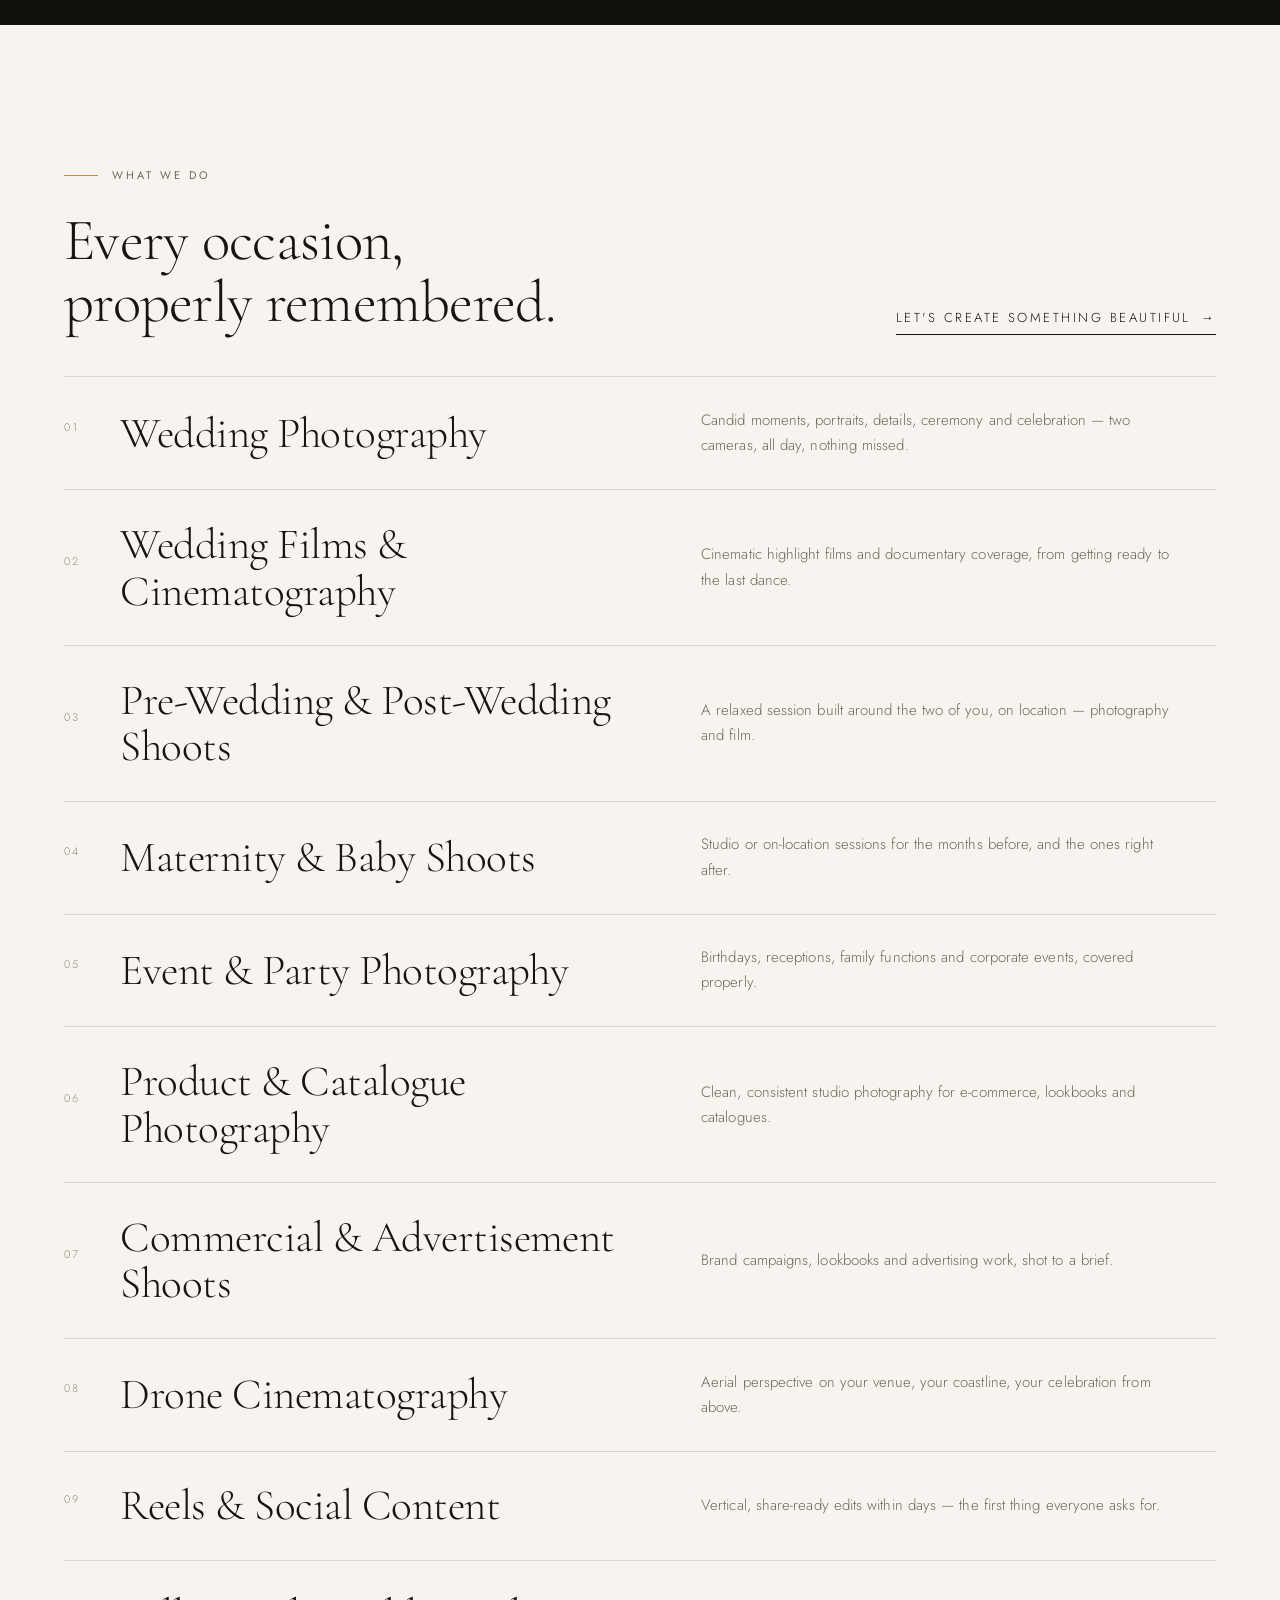
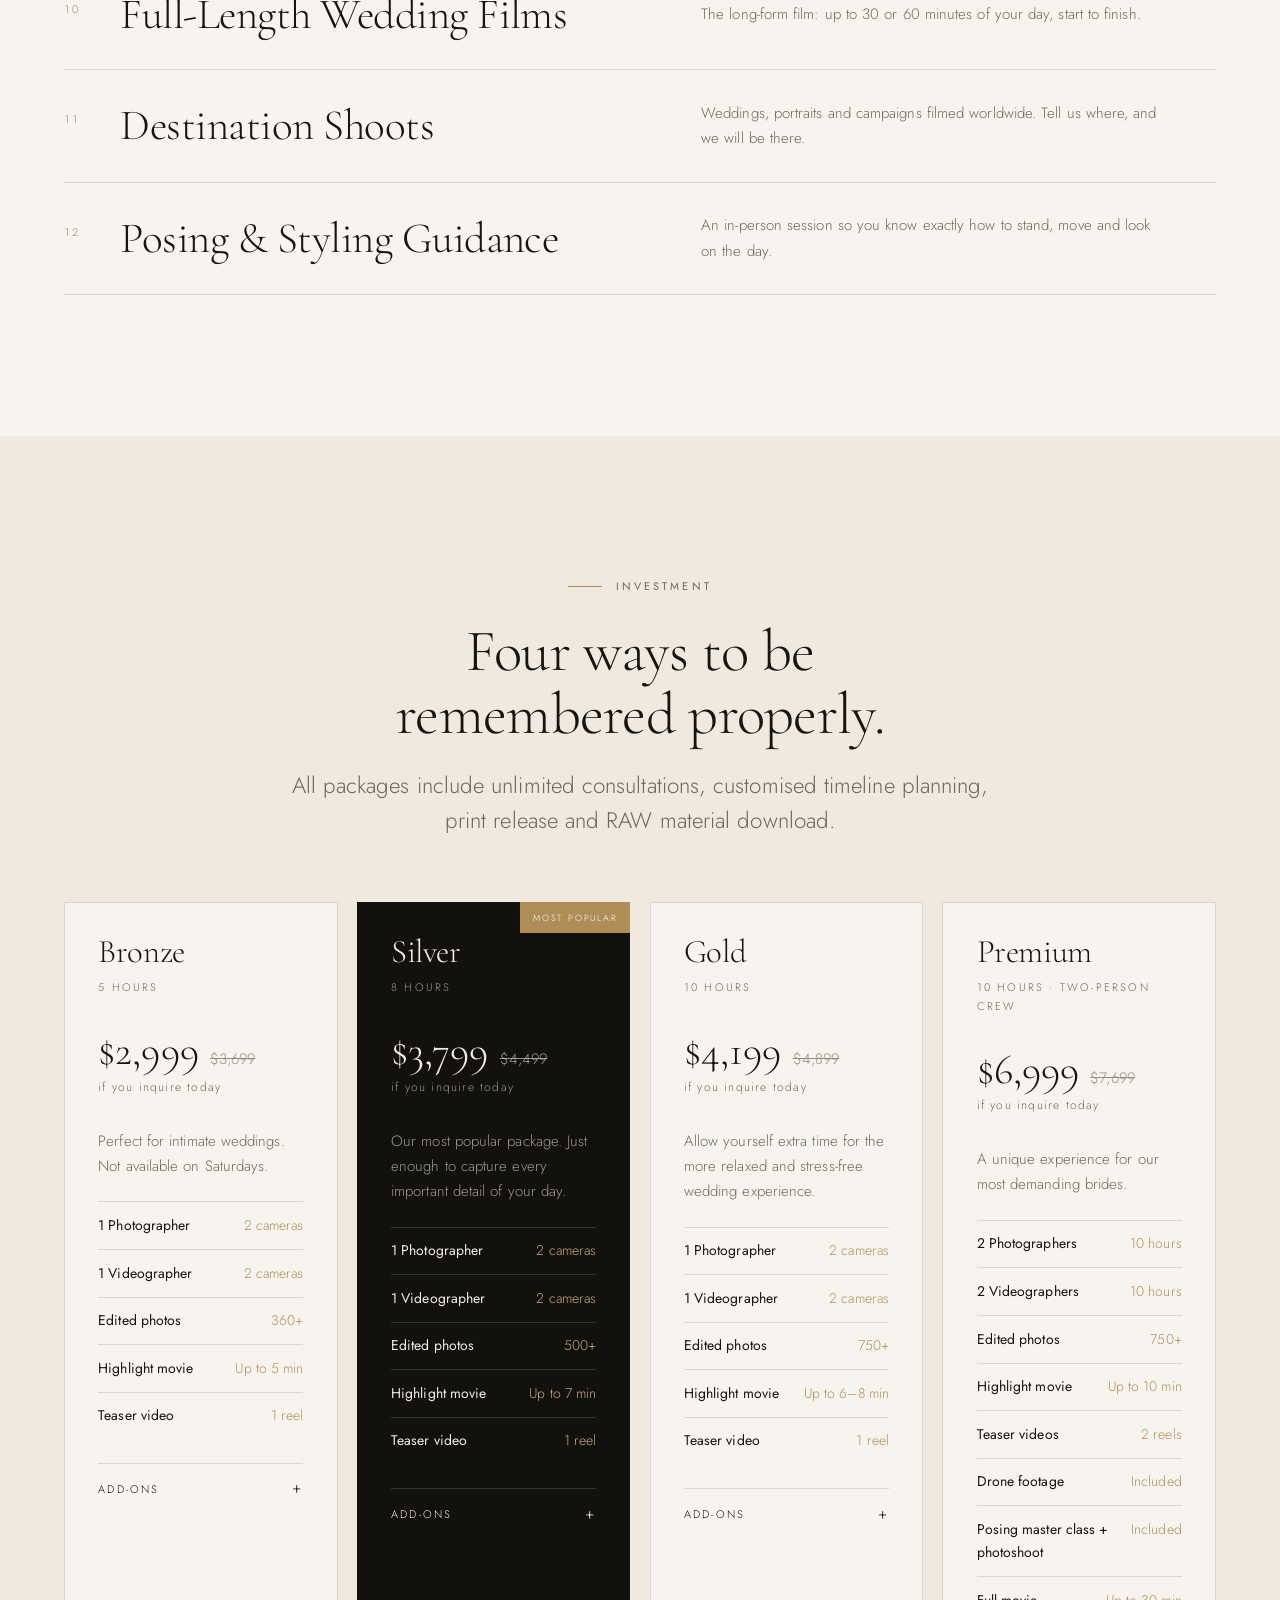
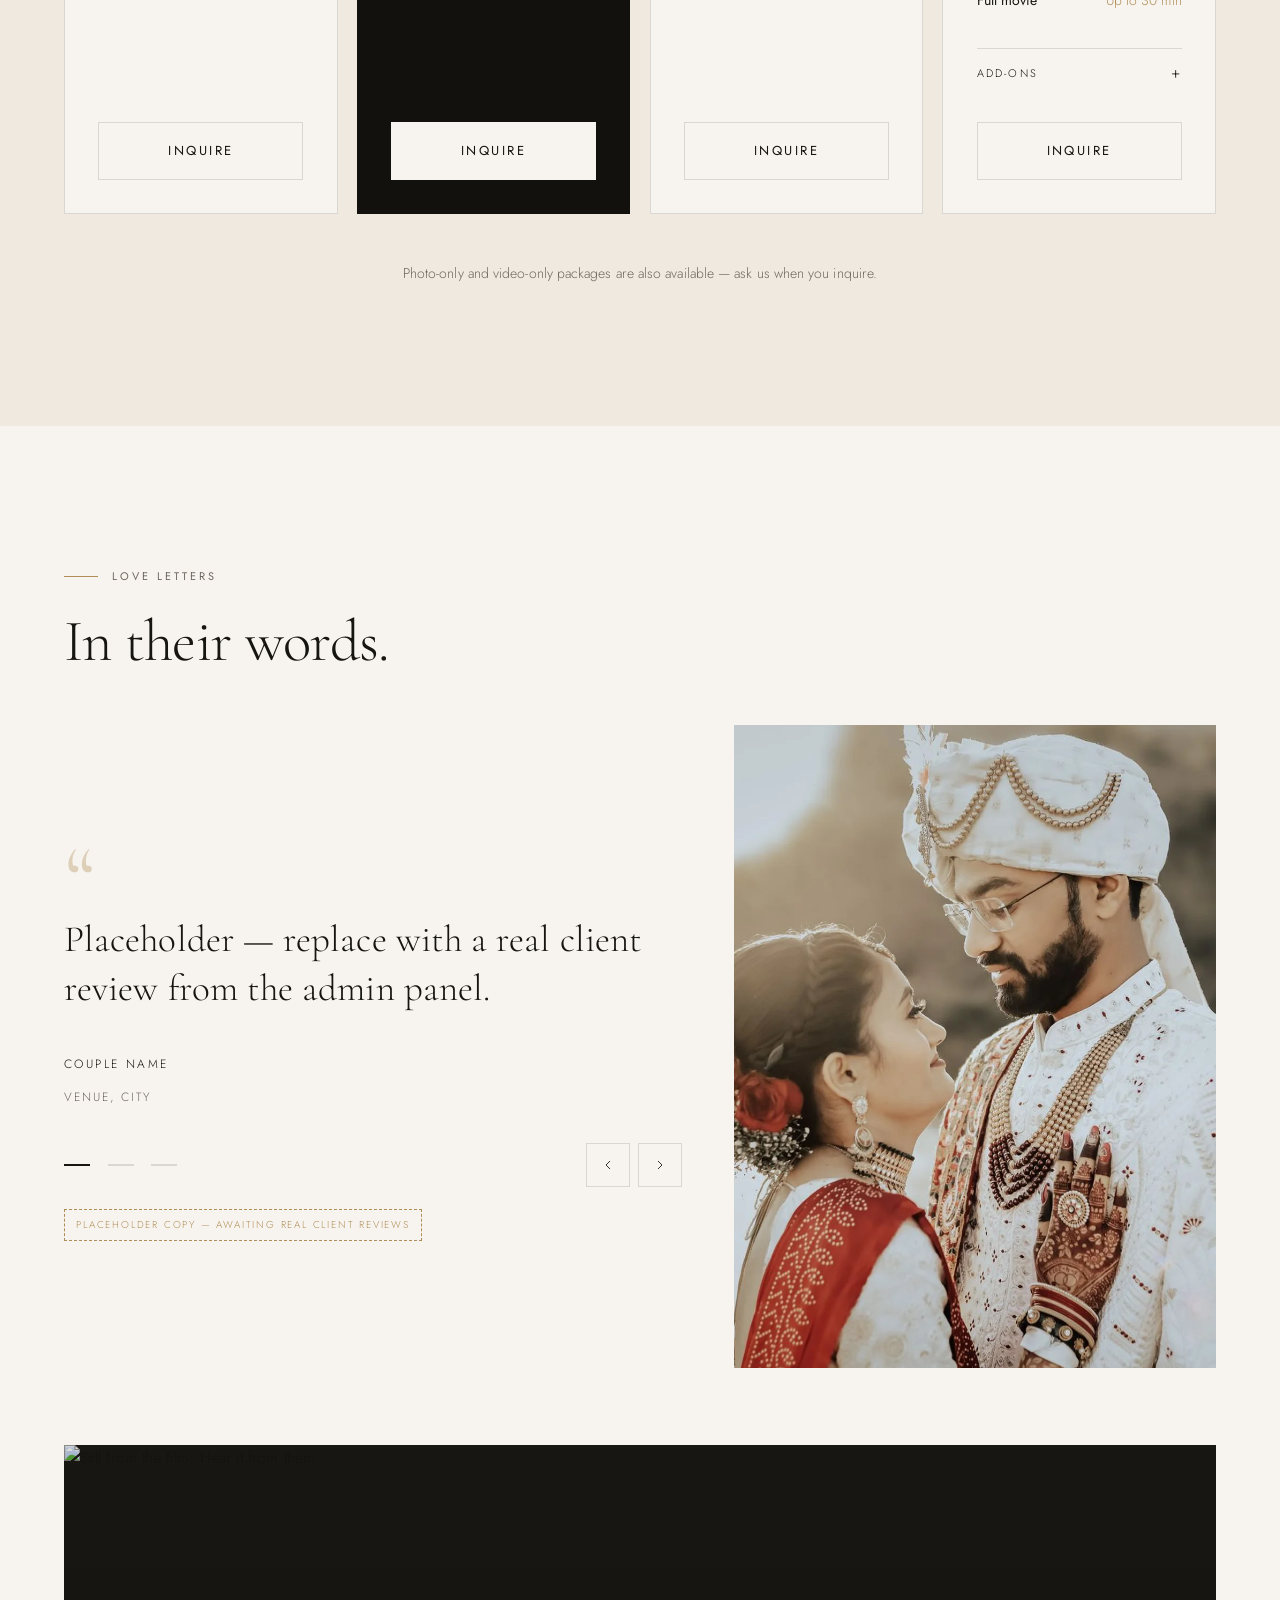
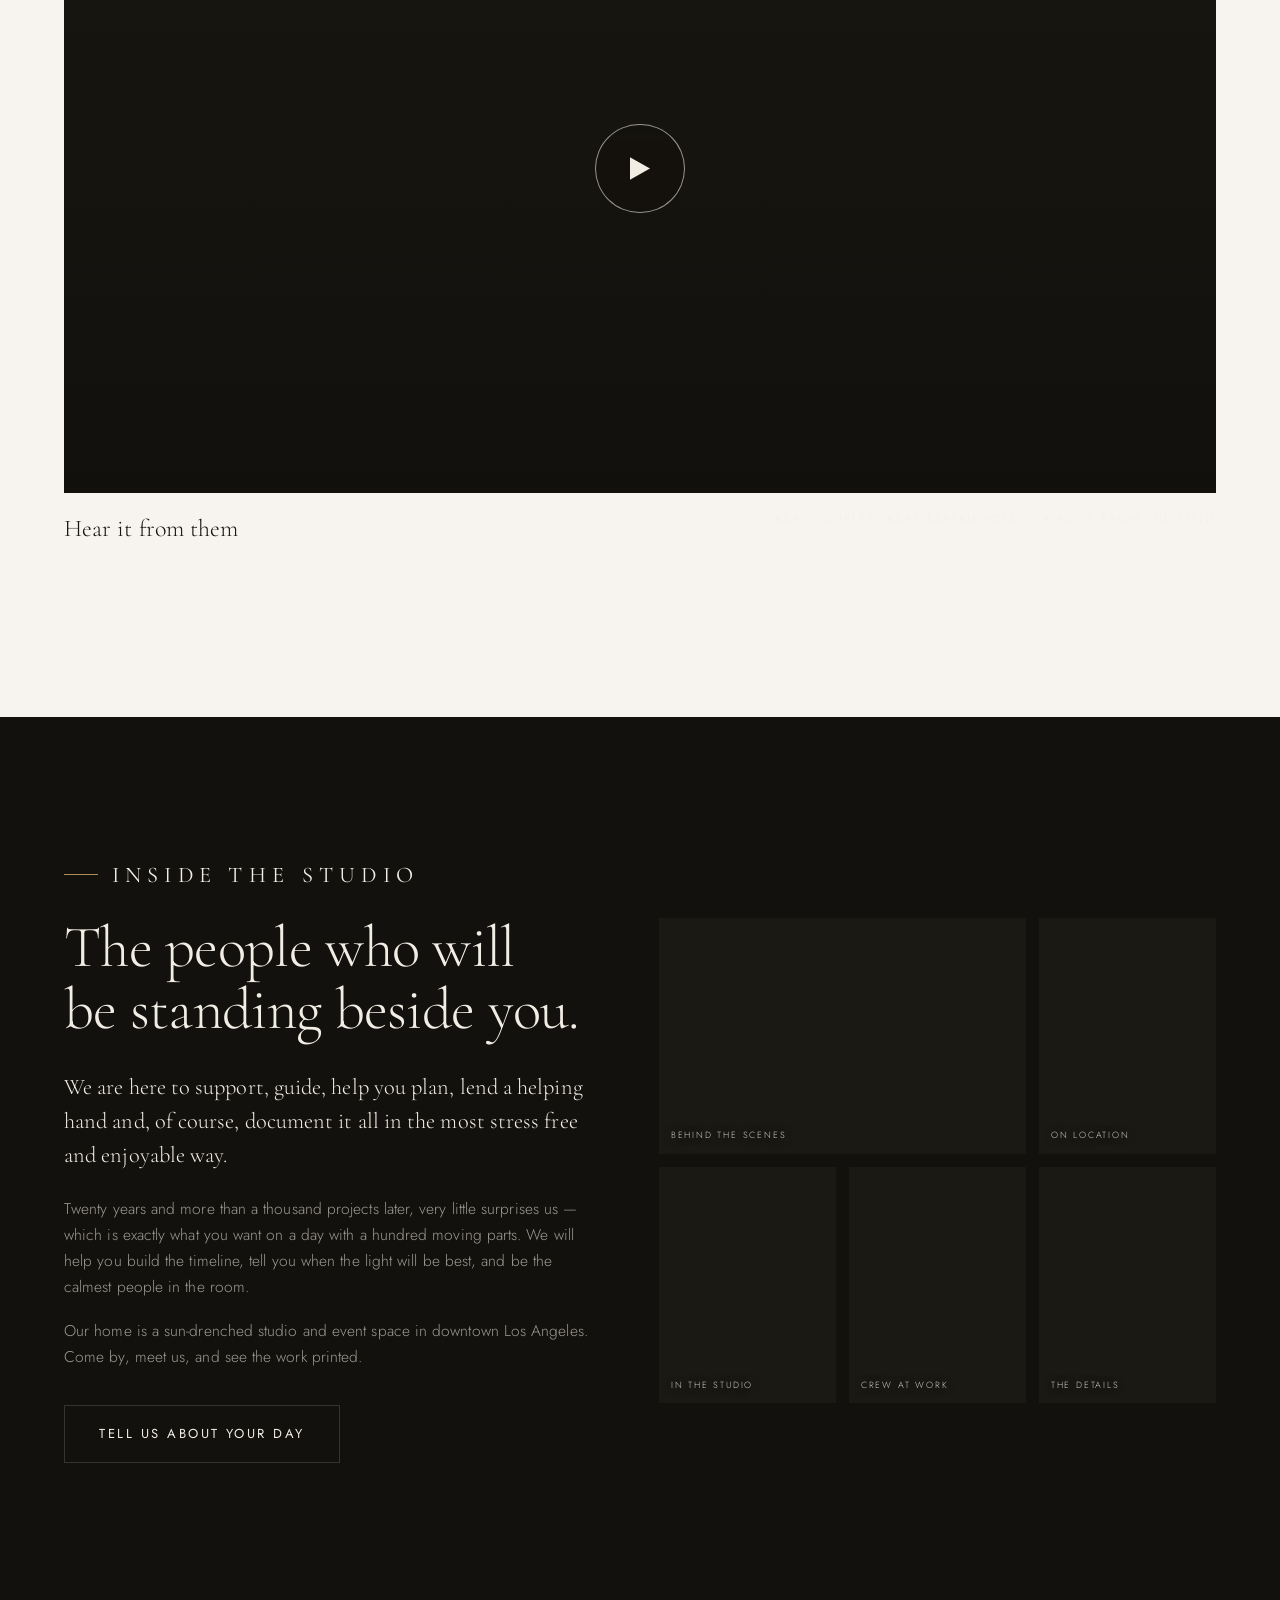
==== commit 6eae3a1f: "Add the studio's real logo across the site and generate favicons from it Isolated the gold "A" films" ====
--- a/index.html
+++ b/index.html
@@ -19,8 +19,9 @@
 <meta name="twitter:description" content="Los Angeles photographers and filmmakers for weddings, pre-weddings, maternity, events, product and commercial shoots.">
 <meta name="twitter:image" content="assets/img/posters/video-poster-00001.jpg">
 
-<link rel="icon" href="assets/img/ui/favicon.svg" type="image/svg+xml">
-<link rel="apple-touch-icon" href="assets/img/ui/logo.svg">
+<link rel="icon" type="image/png" sizes="32x32" href="assets/img/ui/favicon-32.png">
+<link rel="icon" type="image/png" sizes="512x512" href="assets/img/ui/favicon-512.png">
+<link rel="apple-touch-icon" href="assets/img/ui/favicon-180.png">
 
 <link rel="preconnect" href="https://fonts.googleapis.com">
 <link rel="preconnect" href="https://fonts.gstatic.com" crossorigin>
@@ -61,6 +62,7 @@
 <header class="nav nav--over" id="nav">
   <div class="nav__inner">
     <a class="nav__brand" href="/" aria-label="Aasri Productions — home">
+      <img src="assets/img/ui/logo-mark.png" alt="" width="140" height="140">
       <b>Aasri Productions</b><span>Est. 2018</span>
     </a>
     <nav class="nav__menu" aria-label="Primary">
@@ -355,7 +357,10 @@
   <div class="wrap">
     <div class="foot__top">
       <div class="foot__brand">
-        <b data-bind="business.name">Aasri Productions</b>
+        <div class="foot__brandmark">
+          <img src="assets/img/ui/logo-mark.png" alt="" width="140" height="140">
+          <b data-bind="business.name">Aasri Productions</b>
+        </div>
         <p data-bind="footer.statement"></p>
         <div class="social" data-social style="margin-top:1.6rem"></div>
       </div>
--- a/assets/css/style.css
+++ b/assets/css/style.css
@@ -174,7 +174,10 @@
 }
 .nav__inner{ width:100%; max-width:var(--maxw); margin-inline:auto; padding-inline:var(--gut);
   display:flex; align-items:center; justify-content:space-between; gap:2rem; }
-.nav__brand{ display:flex; align-items:baseline; gap:.75rem; line-height:1; flex:none; }
+.nav__brand{ display:flex; align-items:baseline; gap:.6rem; line-height:1; flex:none; }
+.nav__brand img{ height:clamp(28px,2.4vw,36px); width:auto; align-self:center; flex:none;
+  transition:height .5s var(--ease); }
+.nav--solid .nav__brand img{ height:clamp(24px,2vw,30px); }
 /* The wordmark has to hold its own against the tracked nav links beside it,
    so it runs a step larger and a weight heavier than body serif copy. */
 .nav__brand b{
@@ -557,7 +560,9 @@
 /* -------------------------------------------------------------- 17. Footer */
 .foot{ background:var(--noir); color:var(--on-noir); padding-top:clamp(4rem,8vw,7rem); }
 .foot__top{ display:grid; grid-template-columns:1fr; gap:2.75rem; padding-bottom:clamp(3rem,6vw,5rem); border-bottom:1px solid var(--rule-noir); }
-.foot__brand b{ font-family:var(--serif); font-weight:400; font-size:1.7rem; display:block; margin-bottom:.9rem; }
+.foot__brandmark{ display:flex; align-items:center; gap:.9rem; margin-bottom:.9rem; }
+.foot__brandmark img{ height:38px; width:auto; flex:none; }
+.foot__brand b{ font-family:var(--serif); font-weight:400; font-size:1.7rem; display:block; }
 .foot__brand p{ color:var(--on-noir-mute); max-width:38ch; font-size:.9375rem; }
 .foot h4{ font-family:var(--sans); font-size:.625rem; letter-spacing:.24em; text-transform:uppercase;
   color:var(--on-noir-mute); margin-bottom:1.2rem; font-weight:400; }
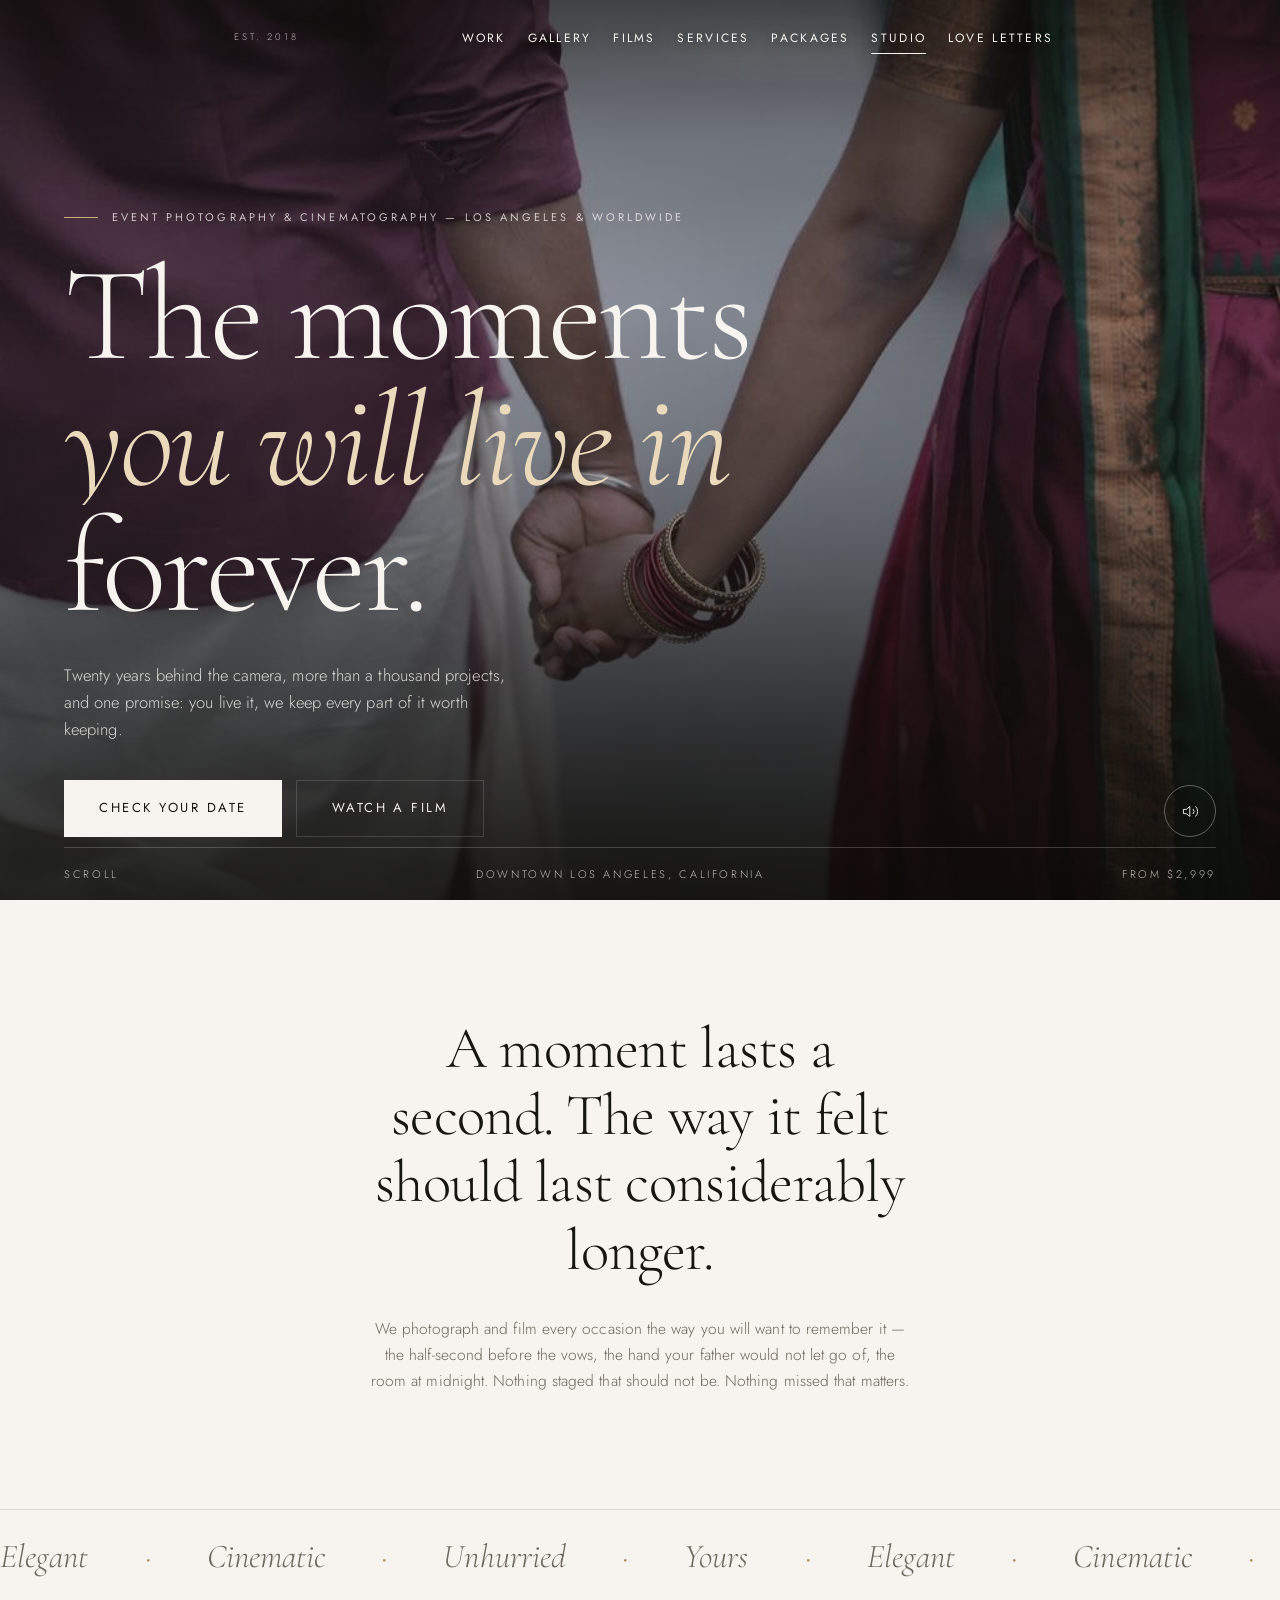
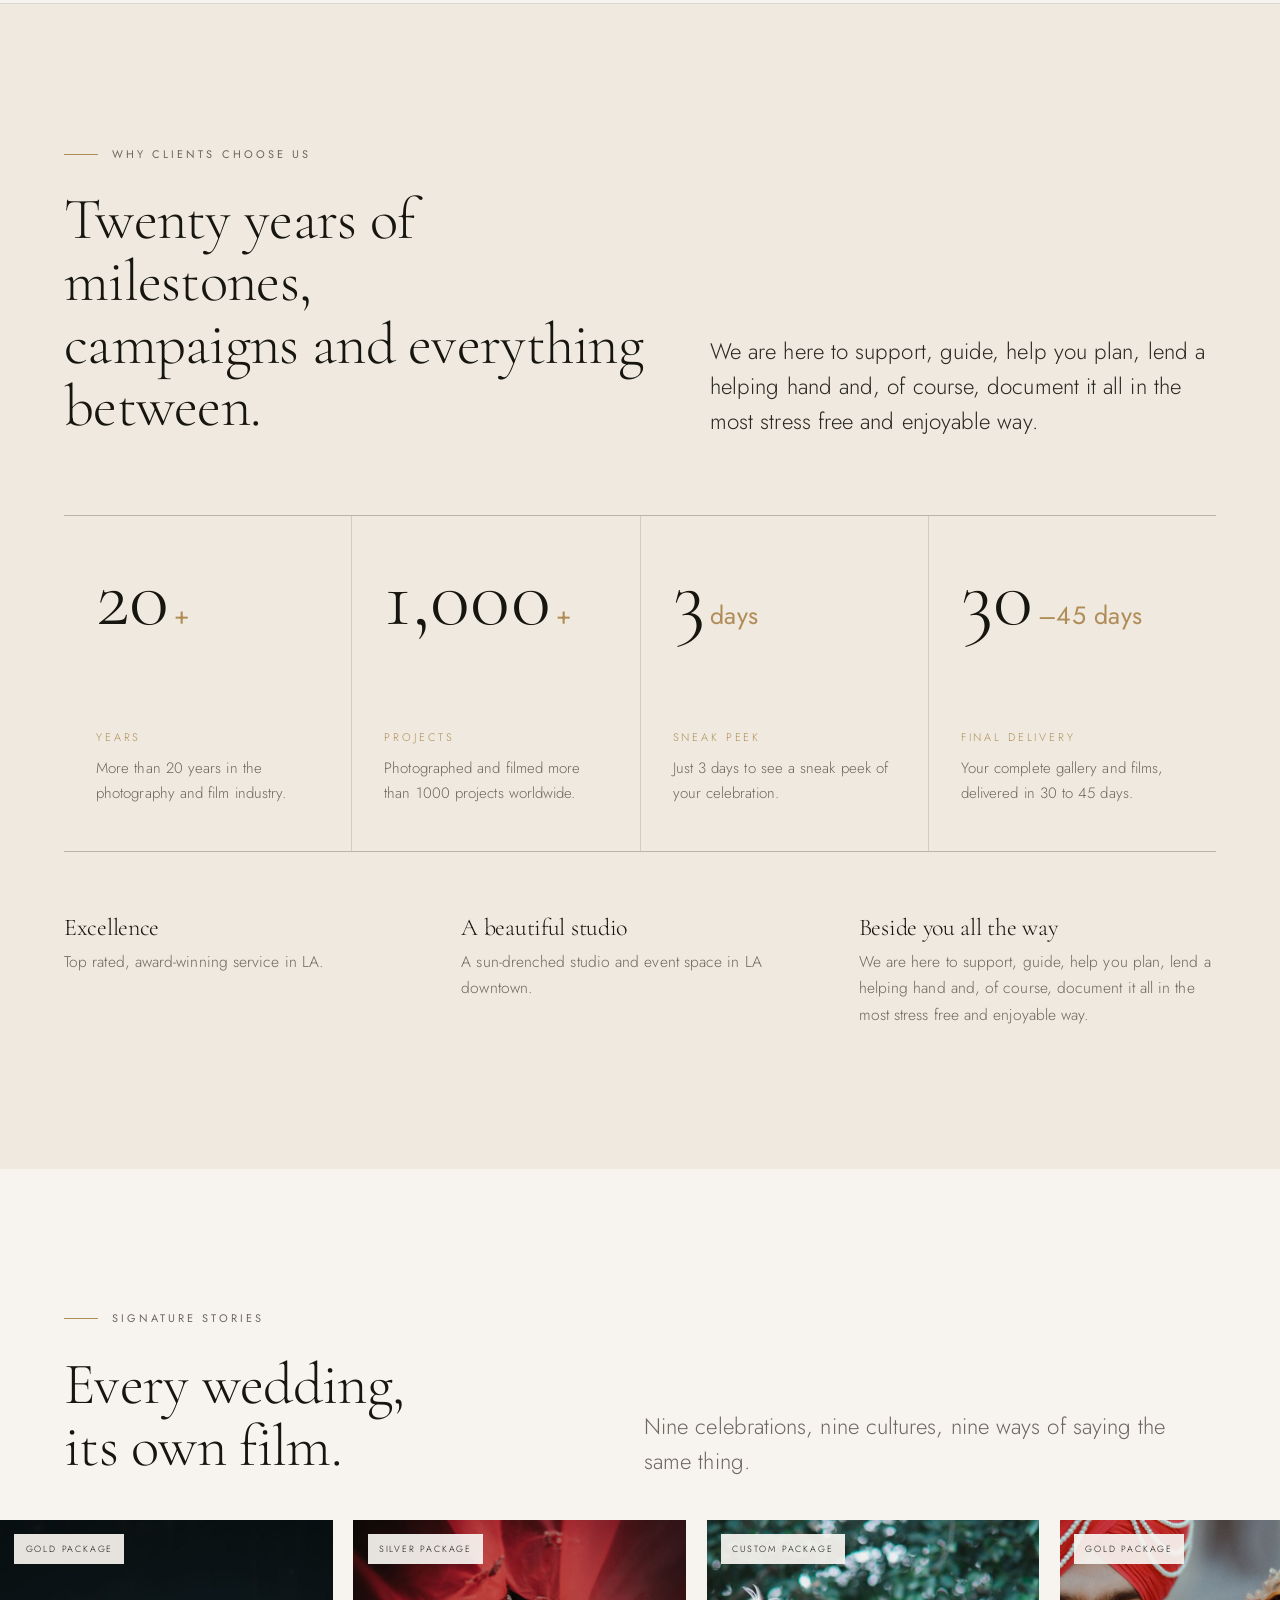
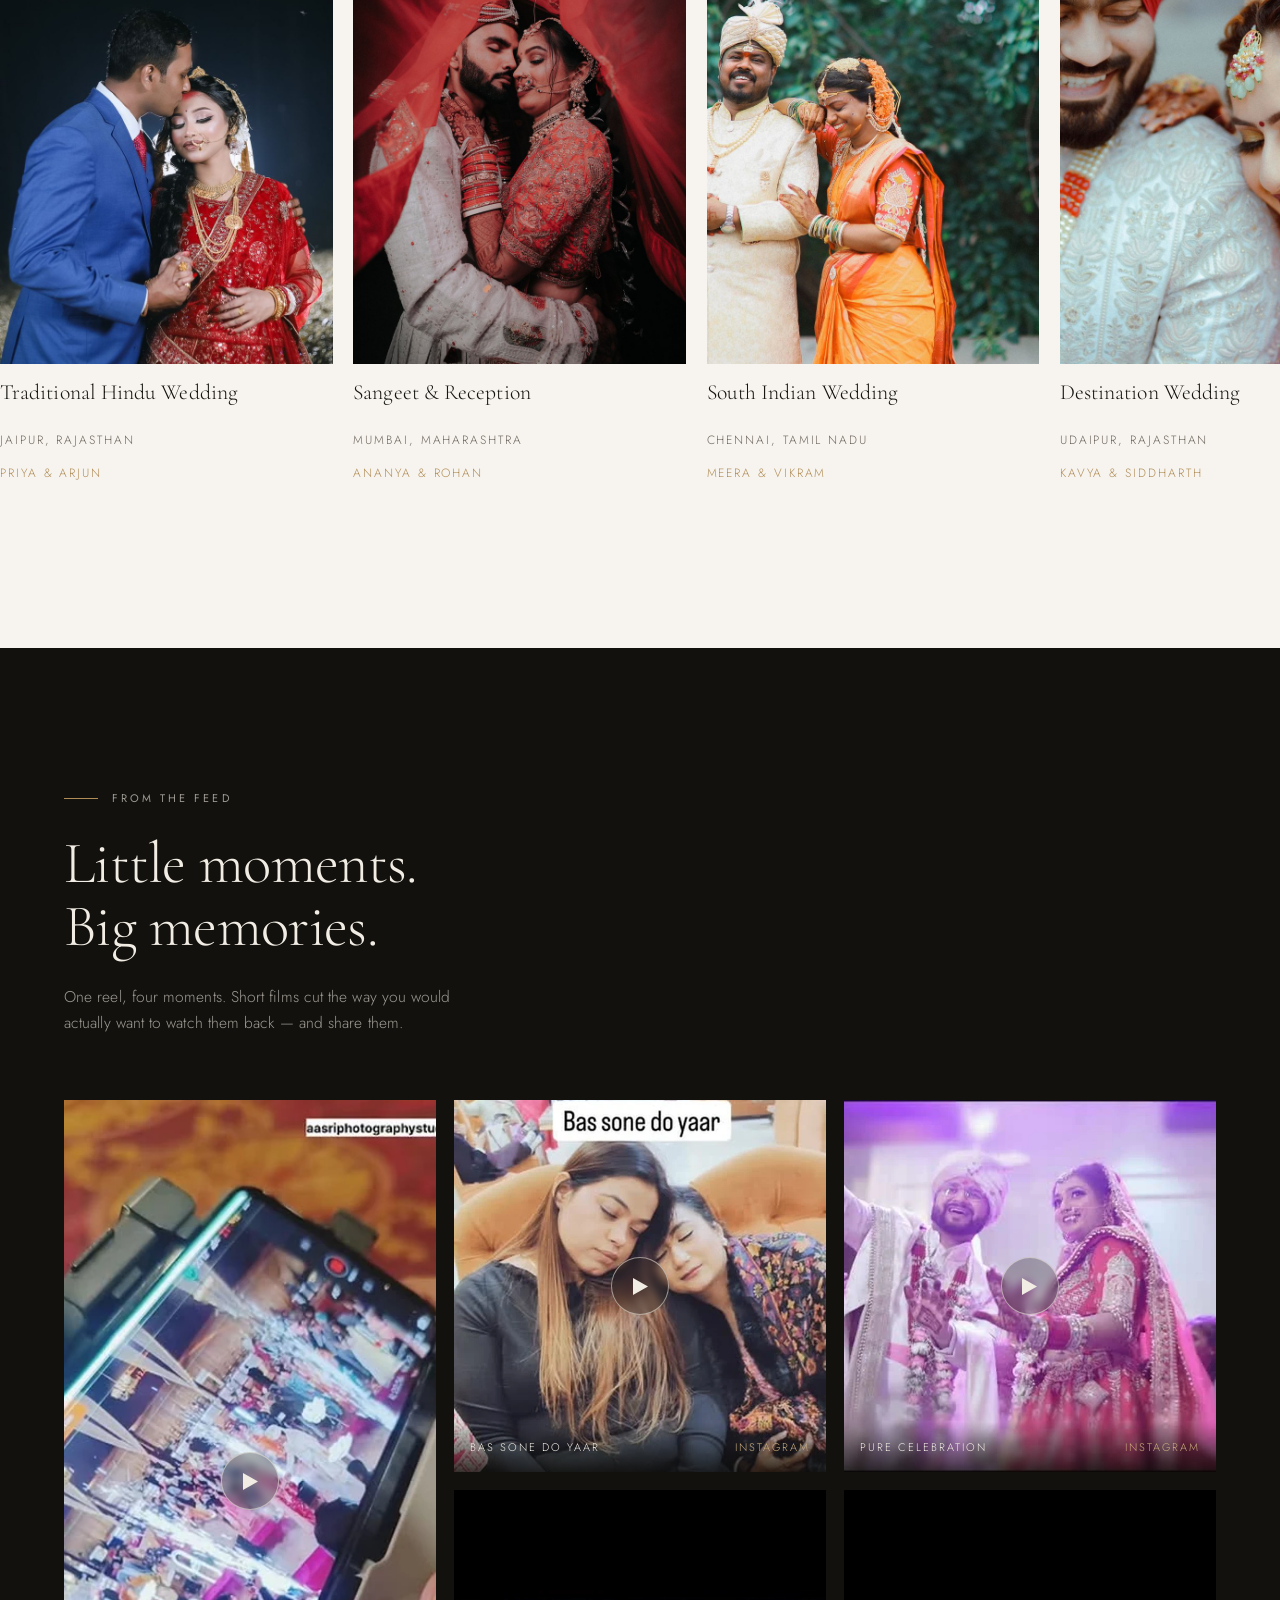
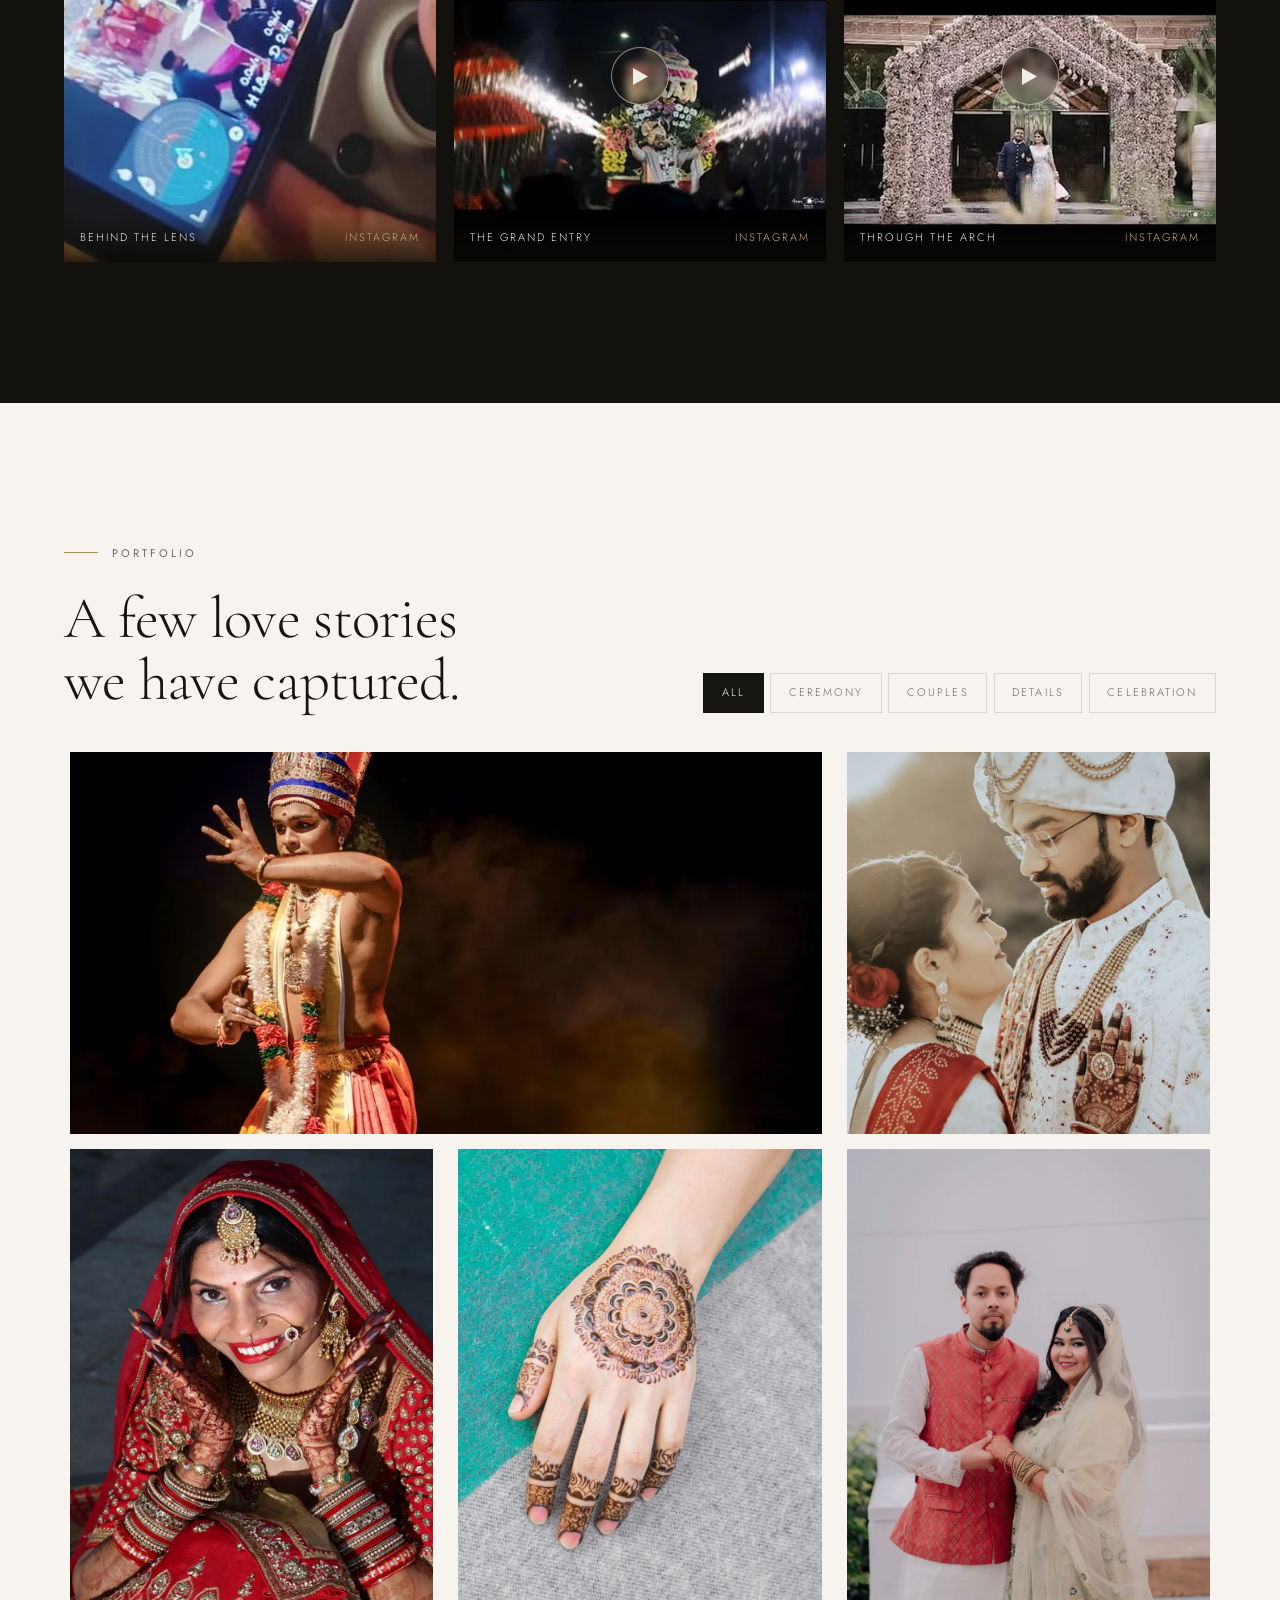
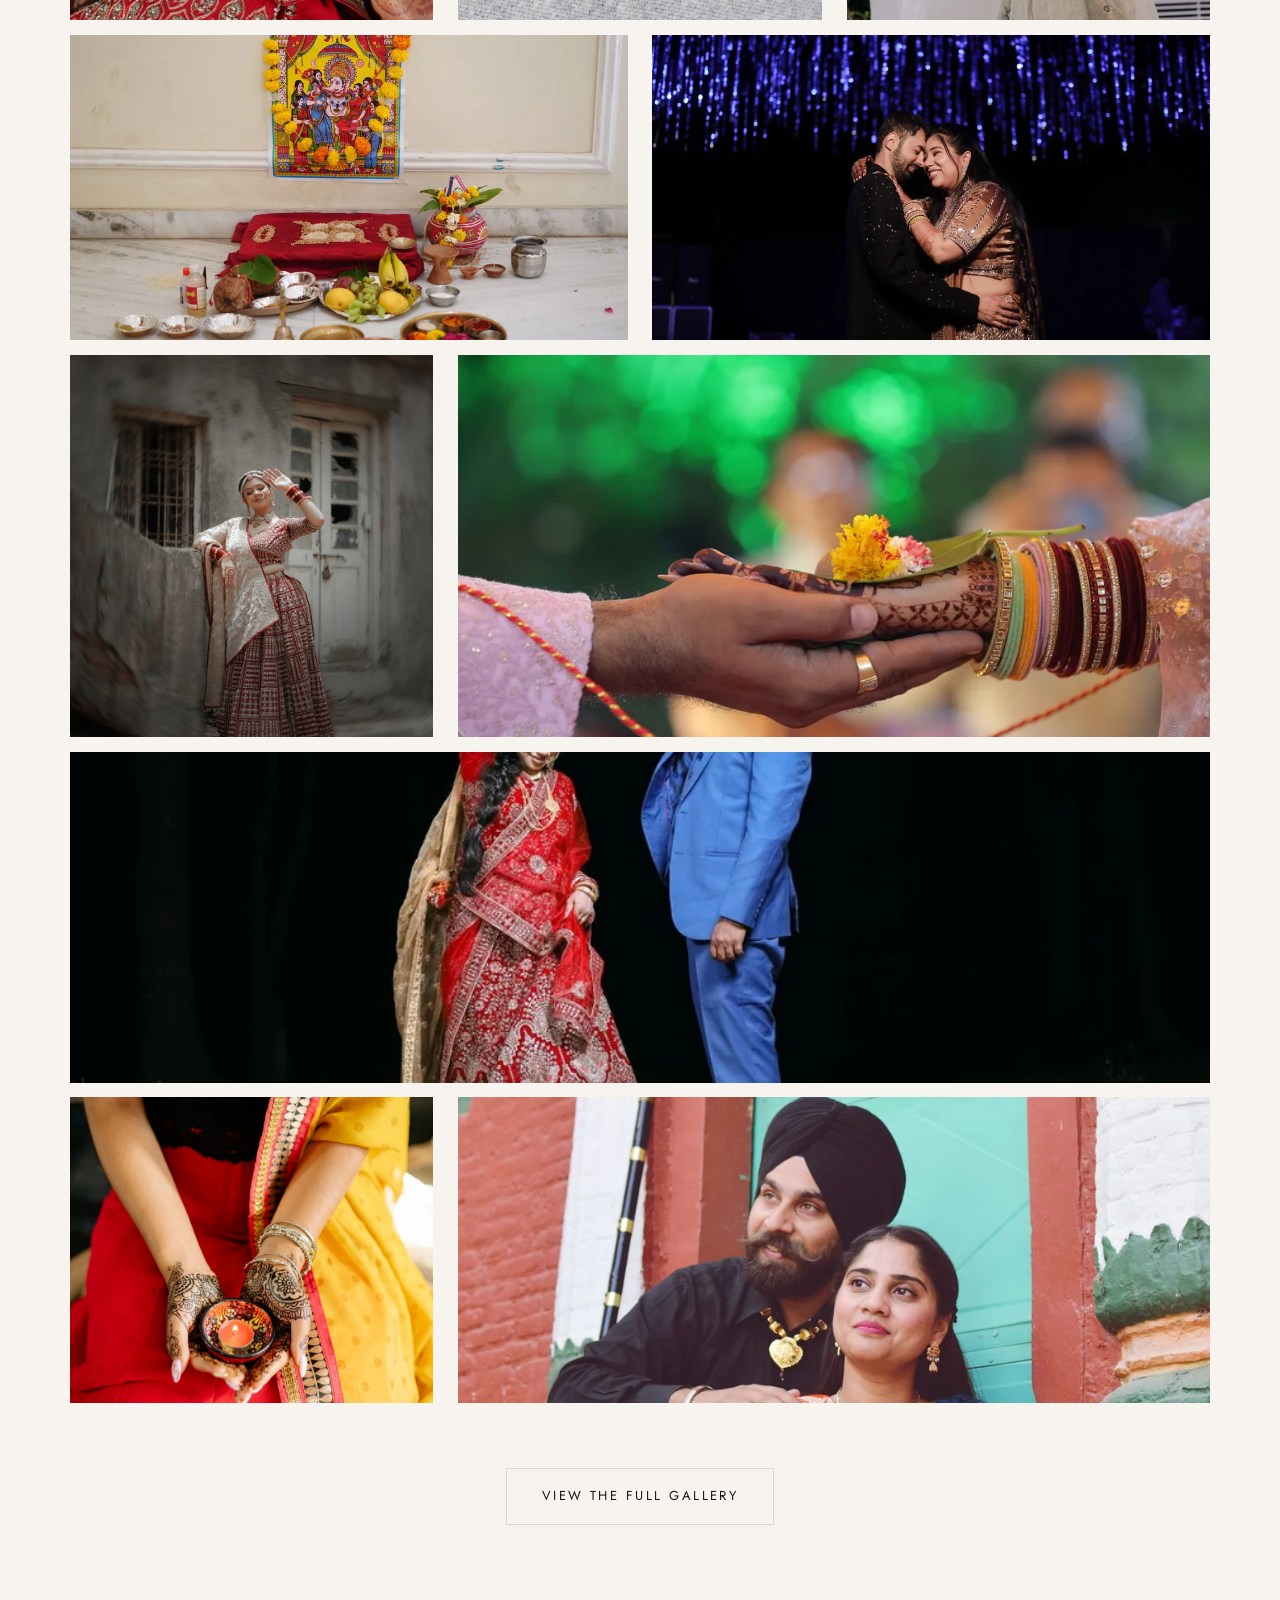
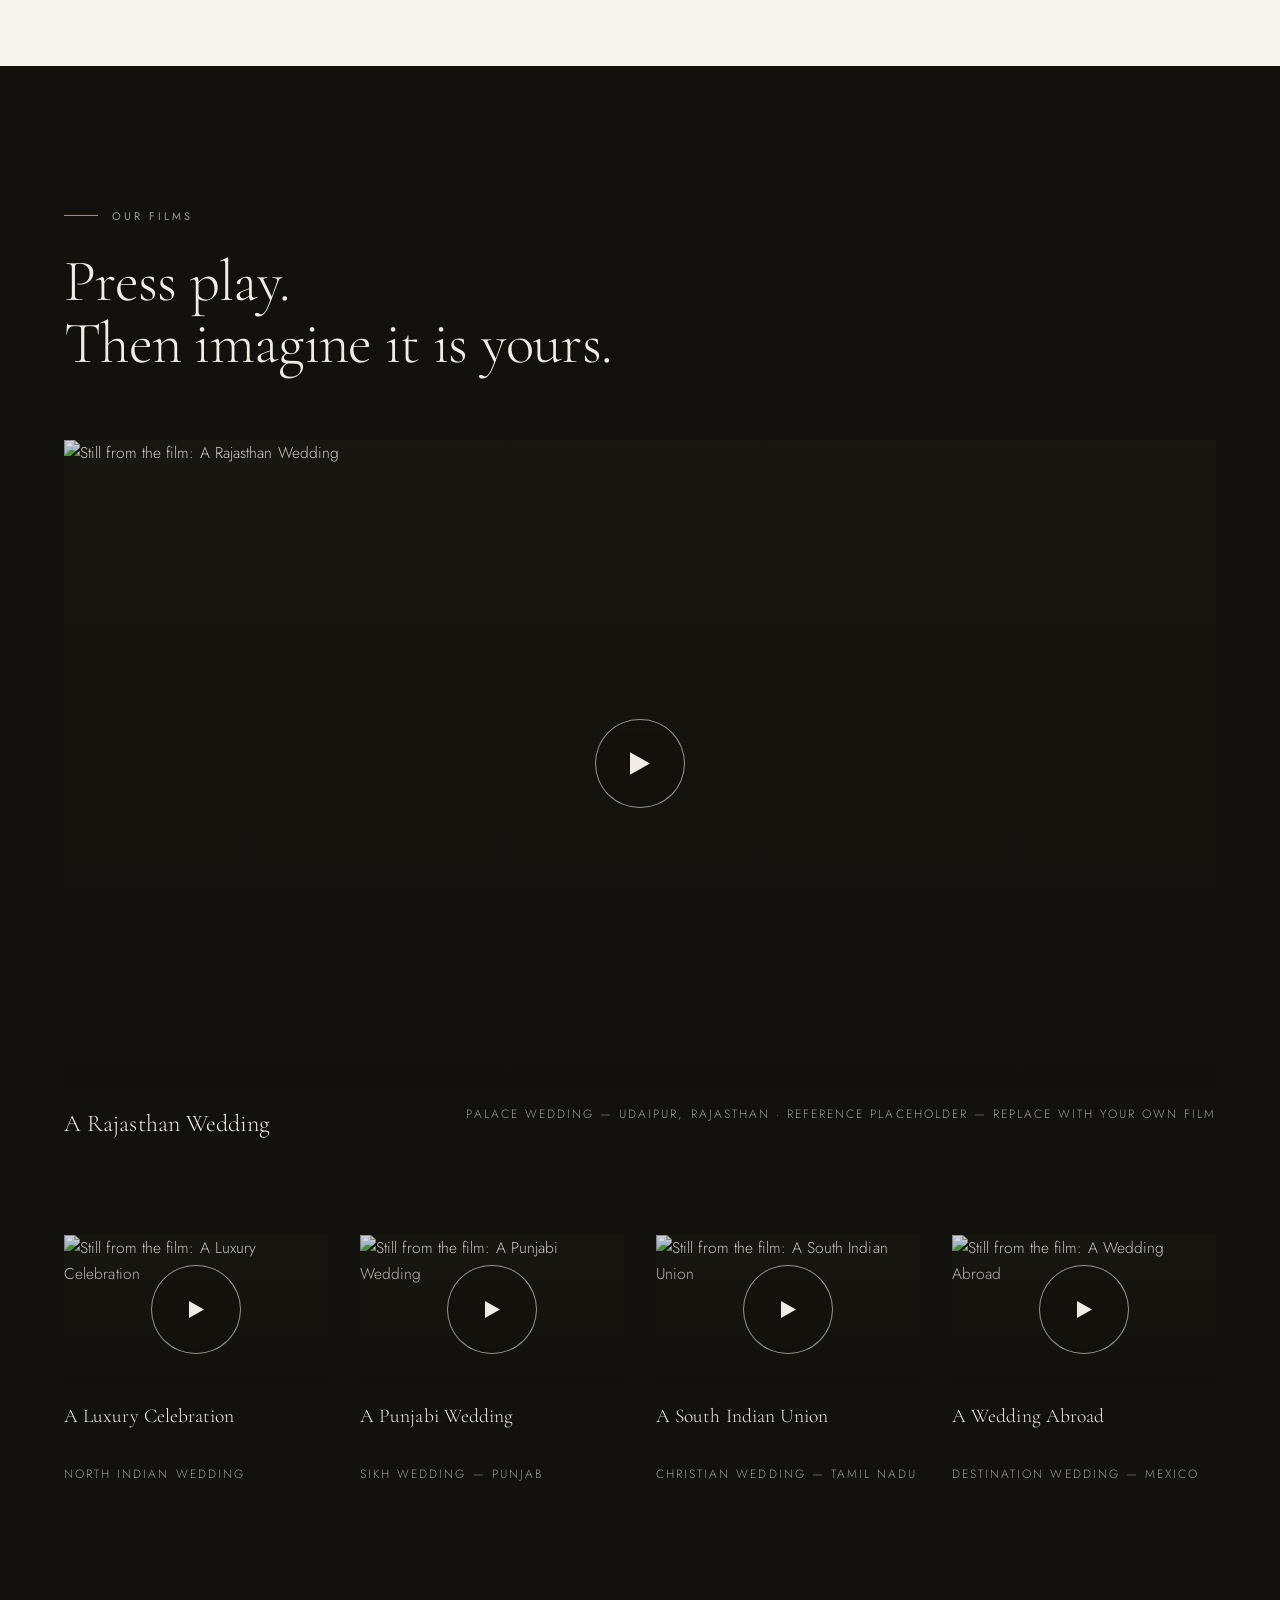
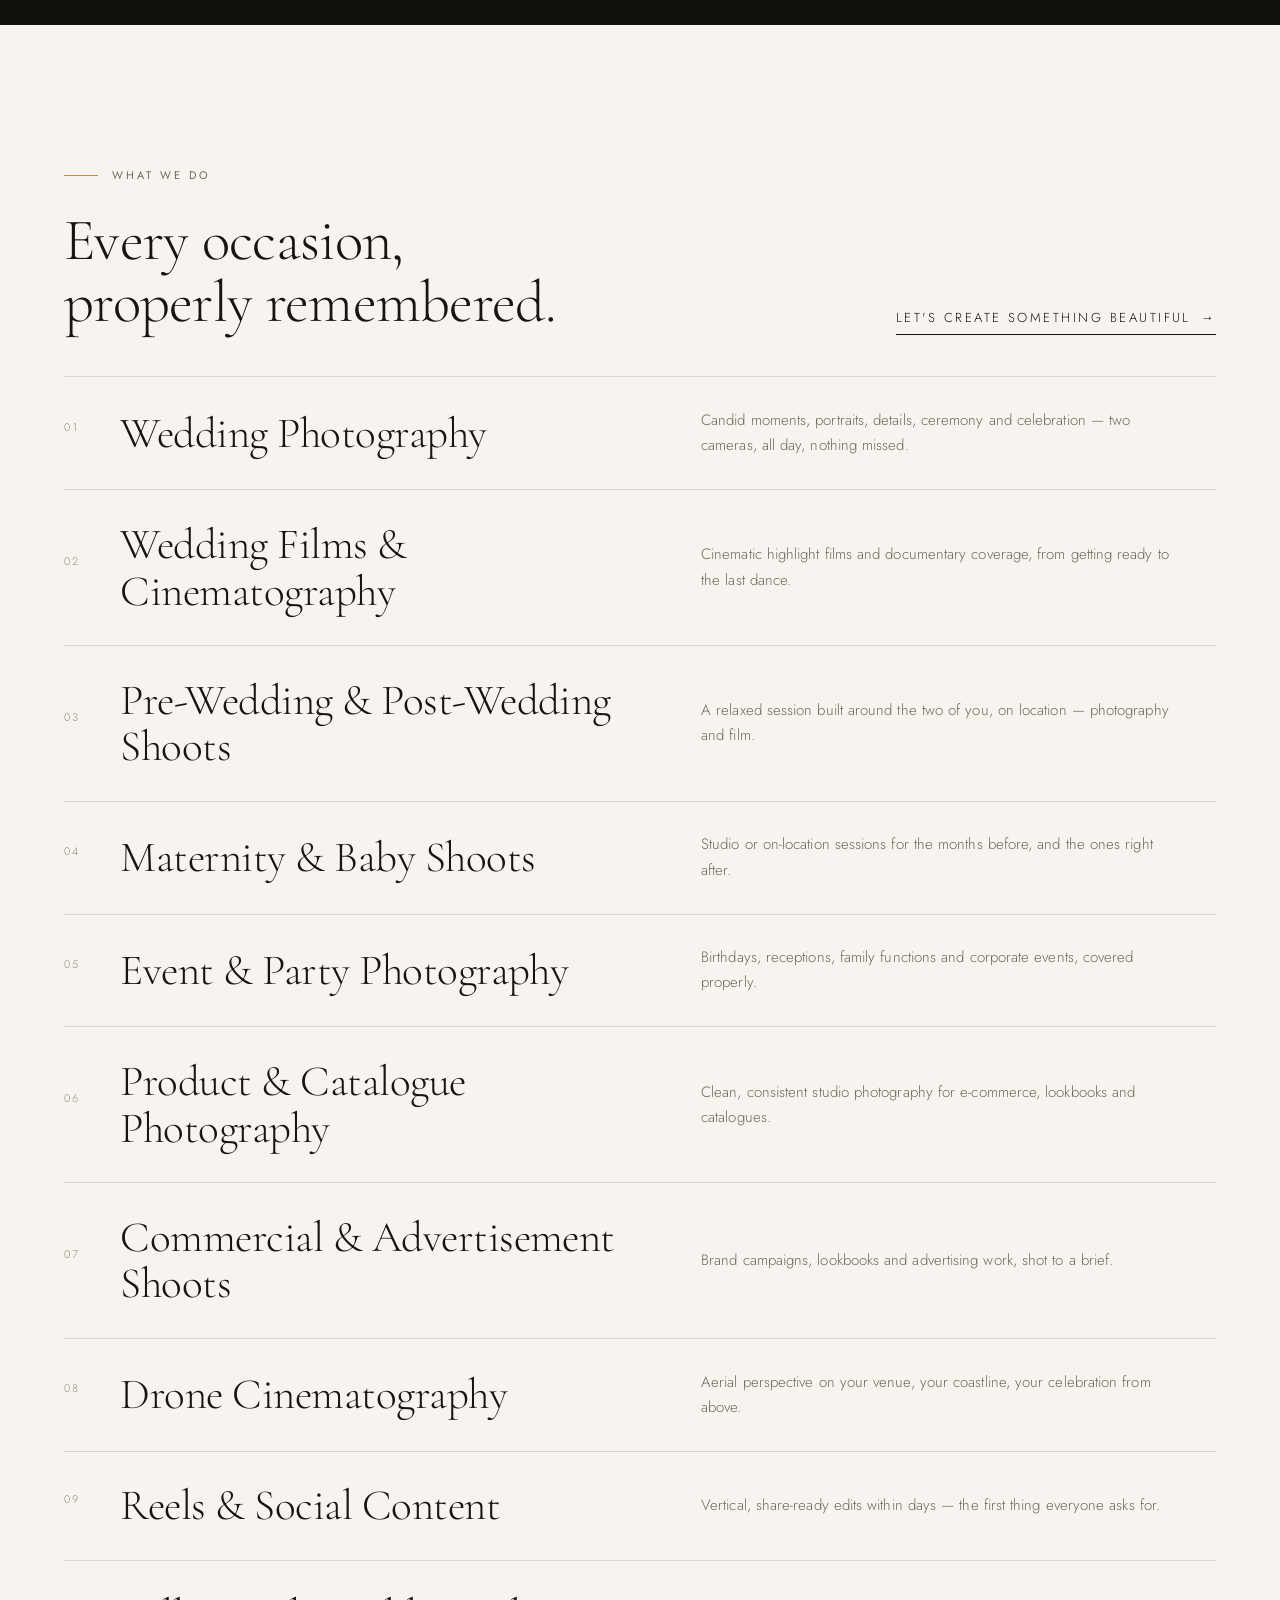
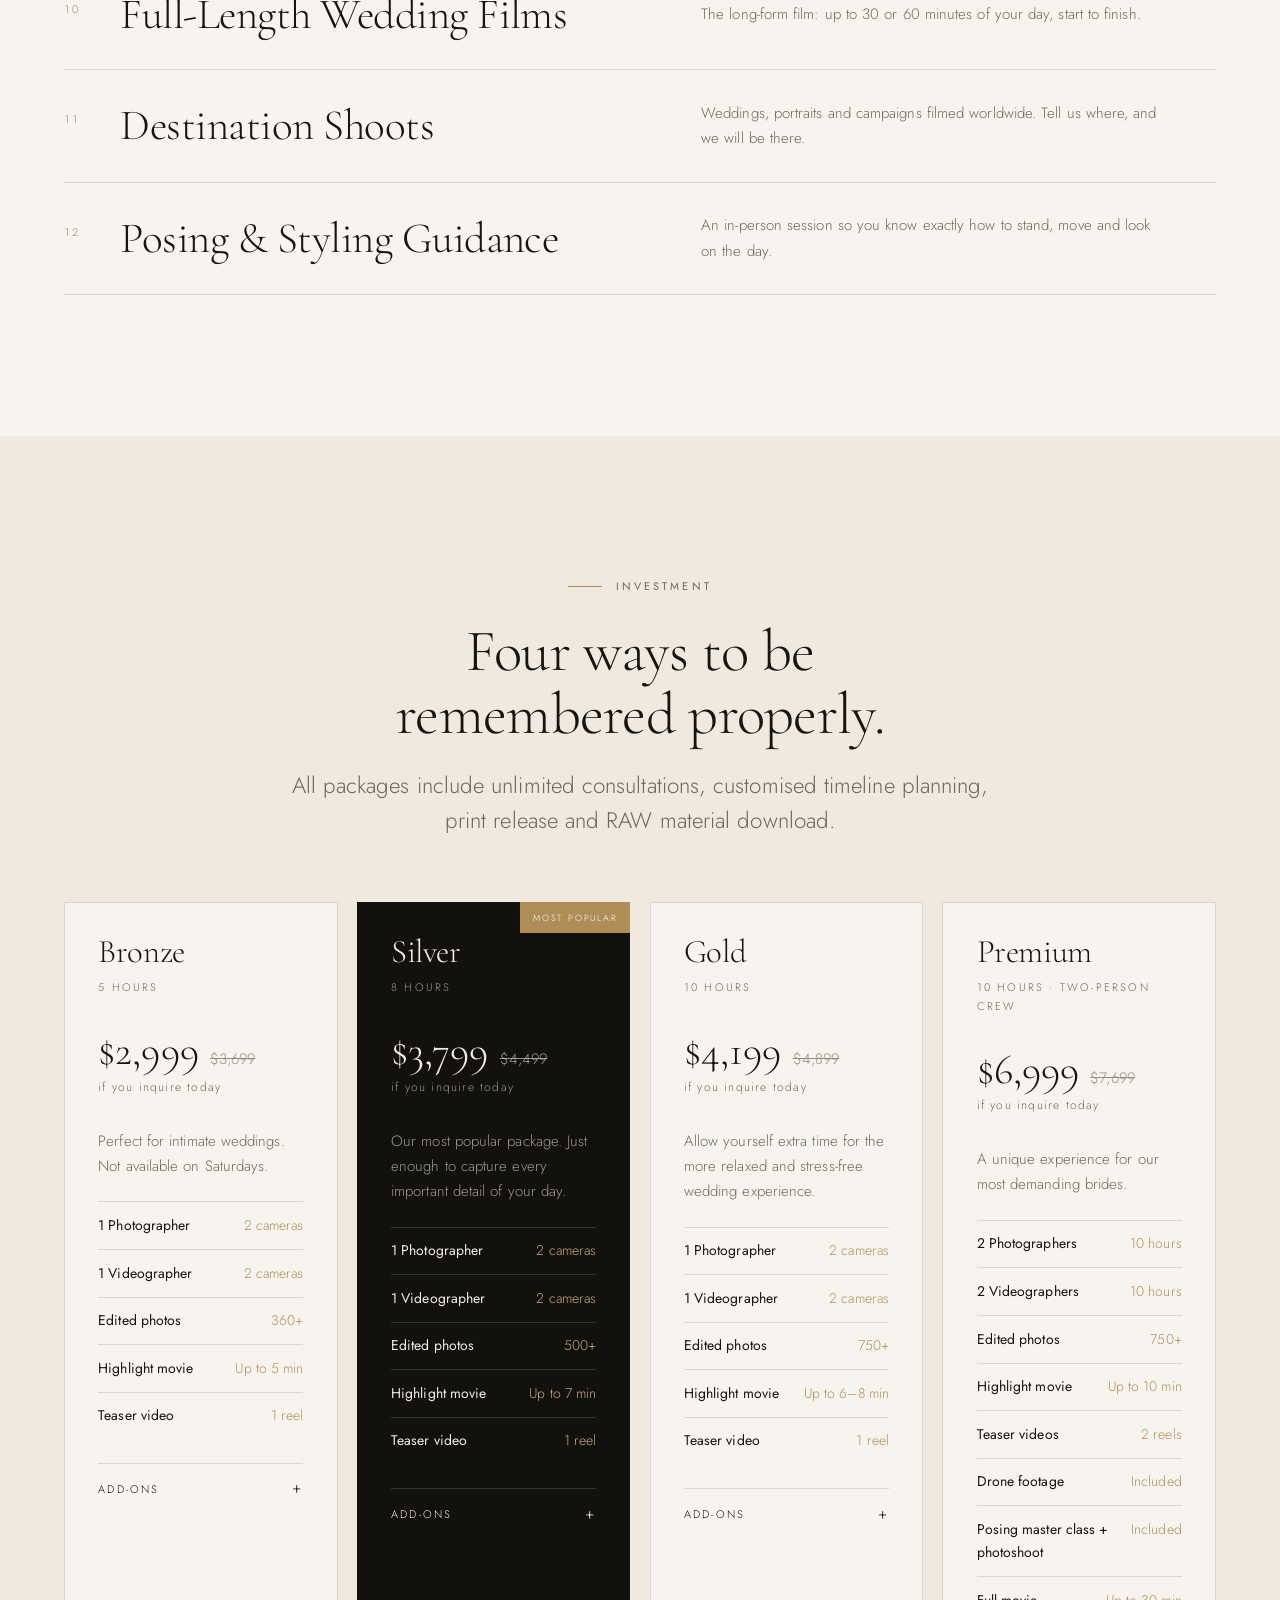
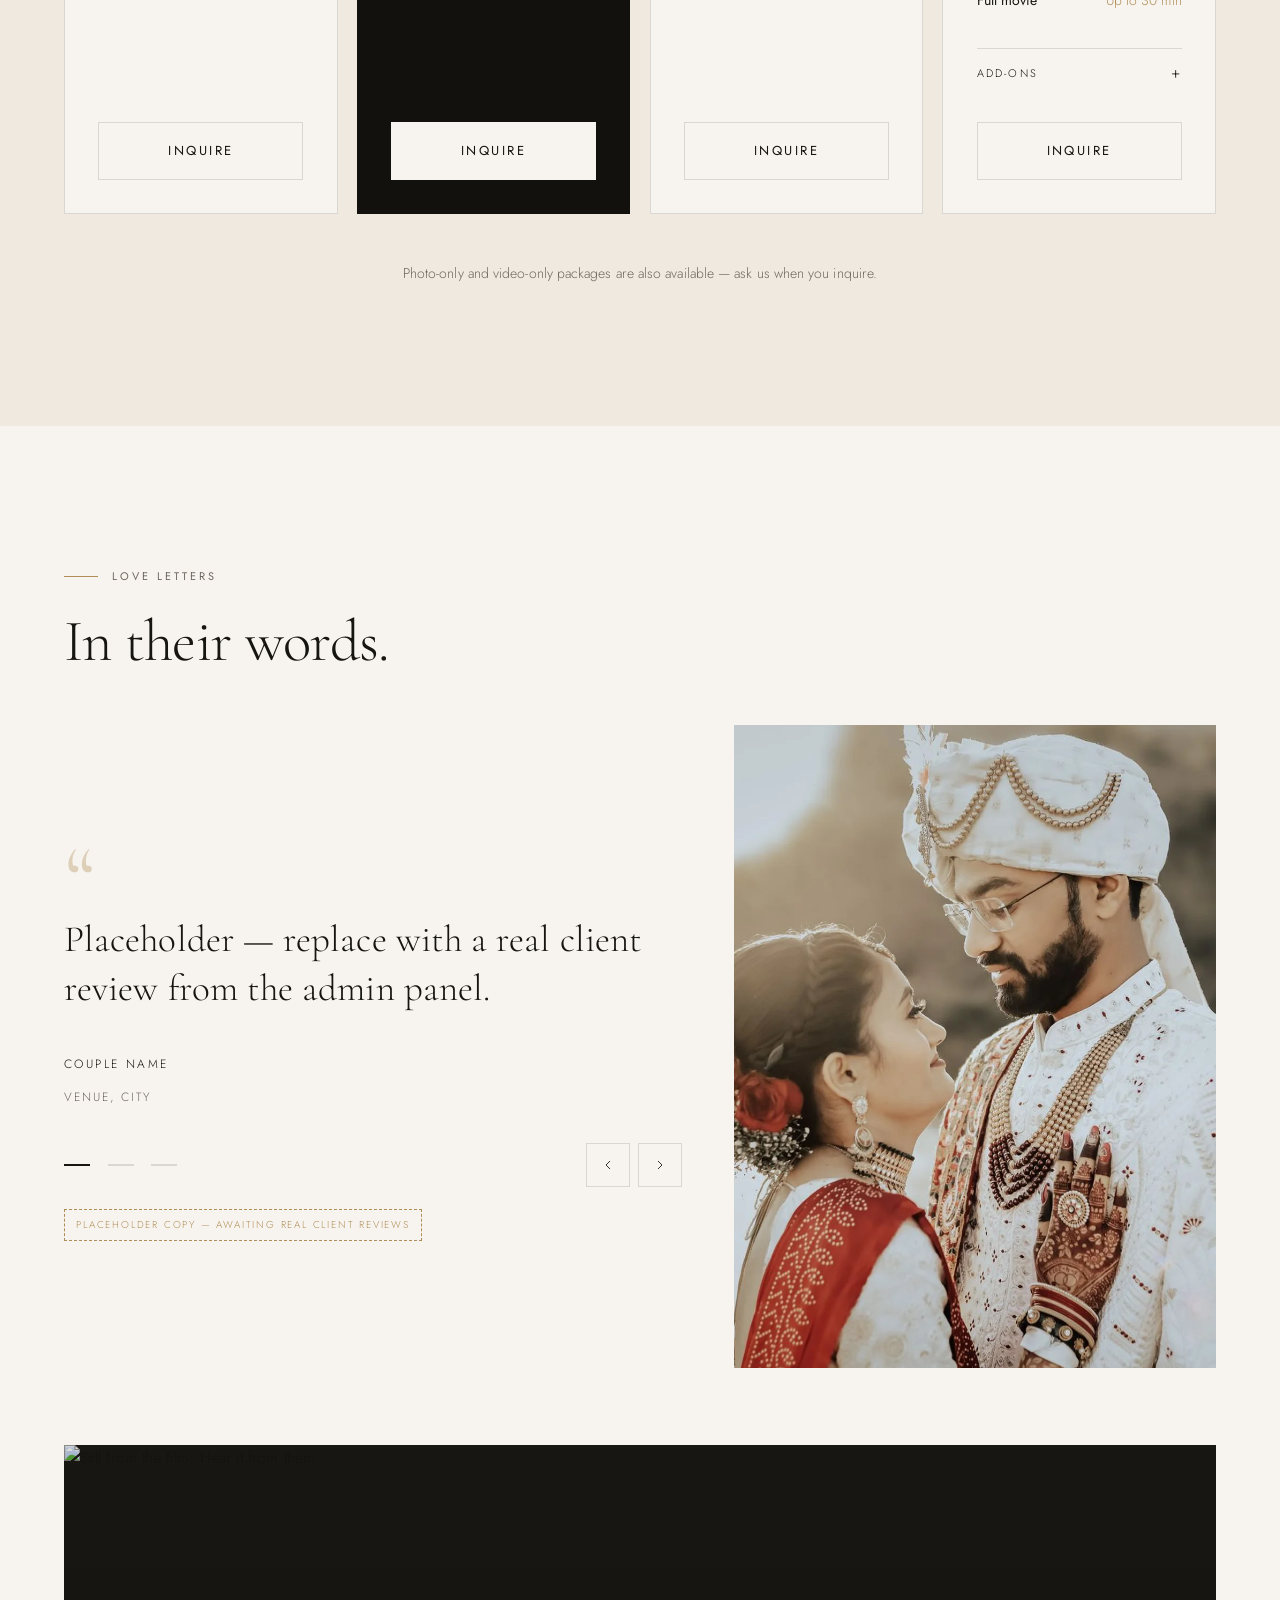
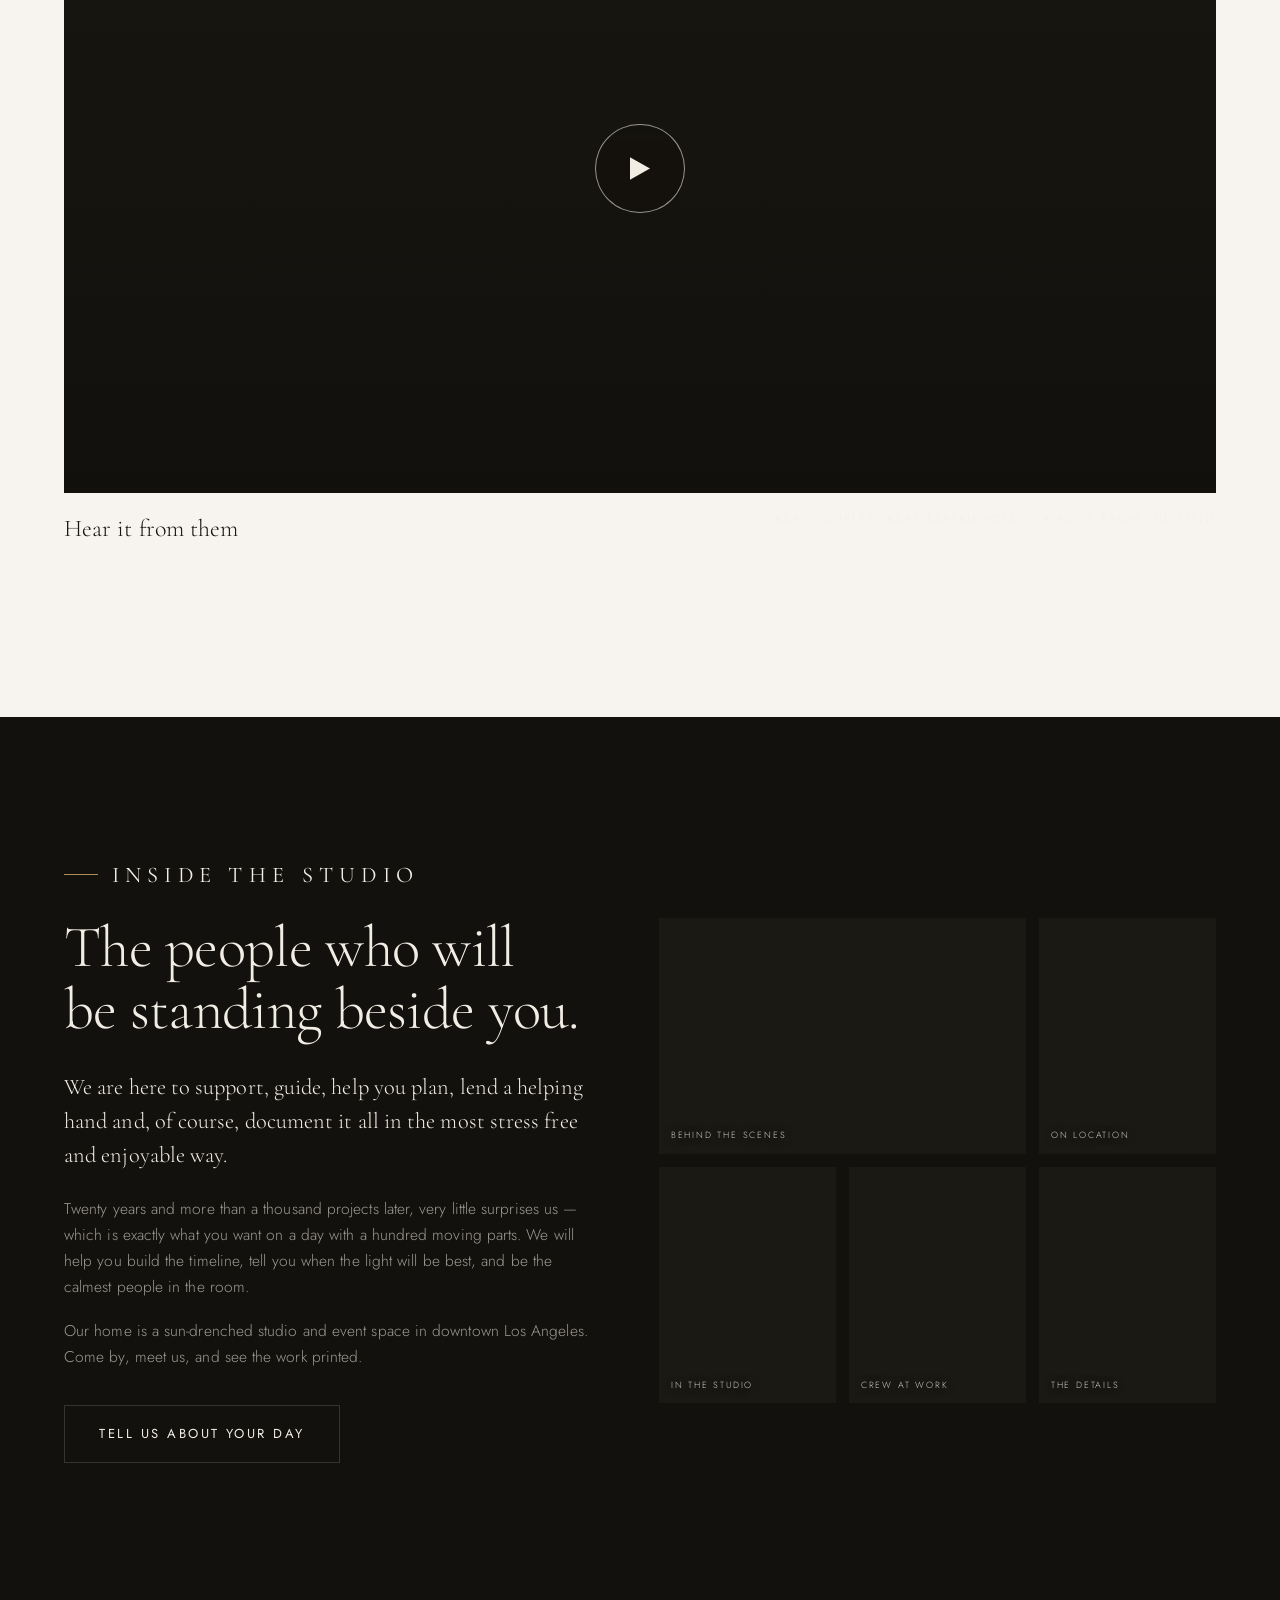
==== commit 4cbc10c6: "Replace the site's brand type with the logo's own wordmark, and fix it fading on solid nav The nav p" ====
--- a/index.html
+++ b/index.html
@@ -62,8 +62,9 @@
 <header class="nav nav--over" id="nav">
   <div class="nav__inner">
     <a class="nav__brand" href="/" aria-label="Aasri Productions — home">
-      <img src="assets/img/ui/logo-mark.png" alt="" width="140" height="140">
-      <b>Aasri Productions</b><span>Est. 2018</span>
+      <span class="brandmark" aria-hidden="true"></span>
+      <span class="wordmark" aria-hidden="true"></span>
+      <span>Est. 2018</span>
     </a>
     <nav class="nav__menu" aria-label="Primary">
       <a href="#stories">Work</a>
@@ -358,9 +359,10 @@
     <div class="foot__top">
       <div class="foot__brand">
         <div class="foot__brandmark">
-          <img src="assets/img/ui/logo-mark.png" alt="" width="140" height="140">
-          <b data-bind="business.name">Aasri Productions</b>
-        </div>
+          <span class="brandmark" aria-hidden="true"></span>
+          <span class="wordmark" aria-hidden="true"></span>
+        </div>
+        <b class="vh" data-bind="business.name">Aasri Productions</b>
         <p data-bind="footer.statement"></p>
         <div class="social" data-social style="margin-top:1.6rem"></div>
       </div>
--- a/assets/css/style.css
+++ b/assets/css/style.css
@@ -174,17 +174,29 @@
 }
 .nav__inner{ width:100%; max-width:var(--maxw); margin-inline:auto; padding-inline:var(--gut);
   display:flex; align-items:center; justify-content:space-between; gap:2rem; }
-.nav__brand{ display:flex; align-items:baseline; gap:.6rem; line-height:1; flex:none; }
-.nav__brand img{ height:clamp(28px,2.4vw,36px); width:auto; align-self:center; flex:none;
-  transition:height .5s var(--ease); }
-.nav--solid .nav__brand img{ height:clamp(24px,2vw,30px); }
-/* The wordmark has to hold its own against the tracked nav links beside it,
-   so it runs a step larger and a weight heavier than body serif copy. */
-.nav__brand b{
-  font-family:var(--serif); font-weight:500;
-  font-size:clamp(1.42rem, 1.05rem + .75vw, 1.85rem);
-  letter-spacing:.008em; white-space:nowrap;
-}
+.nav__brand{ display:flex; align-items:center; gap:.6rem; line-height:1; flex:none; }
+/* The mark and wordmark are cut straight from the studio's own logo art —
+   painted with currentColor via a CSS mask instead of two baked-in color
+   variants, so the exact same file reads gold over the hero and ink once
+   the nav goes solid, matching whatever color the rest of the bar takes. */
+.brandmark,.wordmark{
+  flex:none; background-color:var(--champagne-l);
+  -webkit-mask-repeat:no-repeat; mask-repeat:no-repeat;
+  -webkit-mask-size:contain; mask-size:contain;
+  transition:background-color .5s var(--ease), width .5s var(--ease);
+}
+.brandmark{
+  width:clamp(26px,2.2vw,33px); aspect-ratio:450/360;
+  -webkit-mask-image:url(assets/img/ui/mark.png); mask-image:url(assets/img/ui/mark.png);
+  -webkit-mask-position:center; mask-position:center;
+}
+.wordmark{
+  width:clamp(118px,9.6vw,150px); aspect-ratio:689/160;
+  -webkit-mask-image:url(assets/img/ui/wordmark.png); mask-image:url(assets/img/ui/wordmark.png);
+  -webkit-mask-position:left center; mask-position:left center;
+}
+.nav--solid .brandmark{ width:clamp(22px,1.9vw,28px); }
+.nav--solid .wordmark{ width:clamp(100px,8vw,128px); }
 .nav__brand span{
   font-size:.5938rem; letter-spacing:.3em; text-transform:uppercase;
   color:var(--graphite); white-space:nowrap;
@@ -205,13 +217,16 @@
 /* Transparent over hero, solid after scroll */
 .nav--over{ color:var(--ivory); }
 .nav--over .nav__brand span{ color:rgba(247,244,239,.72); }
-/* Cormorant's thin strokes disappear over a bright frame — lift them off it. */
-.nav--over .nav__brand b{ text-shadow:0 1px 2px rgba(10,9,6,.4), 0 2px 22px rgba(10,9,6,.55); }
 .nav--over .nav__menu a,
 .nav--over .nav__brand span{ text-shadow:0 1px 12px rgba(10,9,6,.55); }
+/* Gold reads clean against the hero's photo; against the solid ivory bar
+   it goes flat ink instead, the same swap the rest of the nav text makes,
+   so the mark never sits half-visible against a near-matching background. */
+.nav--over .brandmark,.nav--over .wordmark{ background-color:var(--champagne-l);
+  filter:drop-shadow(0 1px 10px rgba(10,9,6,.5)); }
 .nav--solid{ background:rgba(247,244,239,.92); backdrop-filter:blur(14px) saturate(1.4);
   -webkit-backdrop-filter:blur(14px) saturate(1.4); box-shadow:0 1px 0 var(--rule-soft); color:var(--ink); height:68px; }
-.nav--solid .nav__brand b{ font-size:clamp(1.32rem, 1rem + .6vw, 1.62rem); }
+.nav--solid .brandmark,.nav--solid .wordmark{ background-color:var(--ink); }
 .nav--solid .nav__brand span{ color:var(--graphite); }
 .nav--solid .nav__cta{ display:inline-flex; }
 
@@ -560,9 +575,9 @@
 /* -------------------------------------------------------------- 17. Footer */
 .foot{ background:var(--noir); color:var(--on-noir); padding-top:clamp(4rem,8vw,7rem); }
 .foot__top{ display:grid; grid-template-columns:1fr; gap:2.75rem; padding-bottom:clamp(3rem,6vw,5rem); border-bottom:1px solid var(--rule-noir); }
-.foot__brandmark{ display:flex; align-items:center; gap:.9rem; margin-bottom:.9rem; }
-.foot__brandmark img{ height:38px; width:auto; flex:none; }
-.foot__brand b{ font-family:var(--serif); font-weight:400; font-size:1.7rem; display:block; }
+.foot__brandmark{ display:flex; align-items:center; gap:1.1rem; margin-bottom:1.1rem; }
+.foot__brandmark .brandmark{ width:44px; background-color:var(--champagne-l); }
+.foot__brandmark .wordmark{ width:150px; background-color:var(--champagne-l); }
 .foot__brand p{ color:var(--on-noir-mute); max-width:38ch; font-size:.9375rem; }
 .foot h4{ font-family:var(--sans); font-size:.625rem; letter-spacing:.24em; text-transform:uppercase;
   color:var(--on-noir-mute); margin-bottom:1.2rem; font-weight:400; }
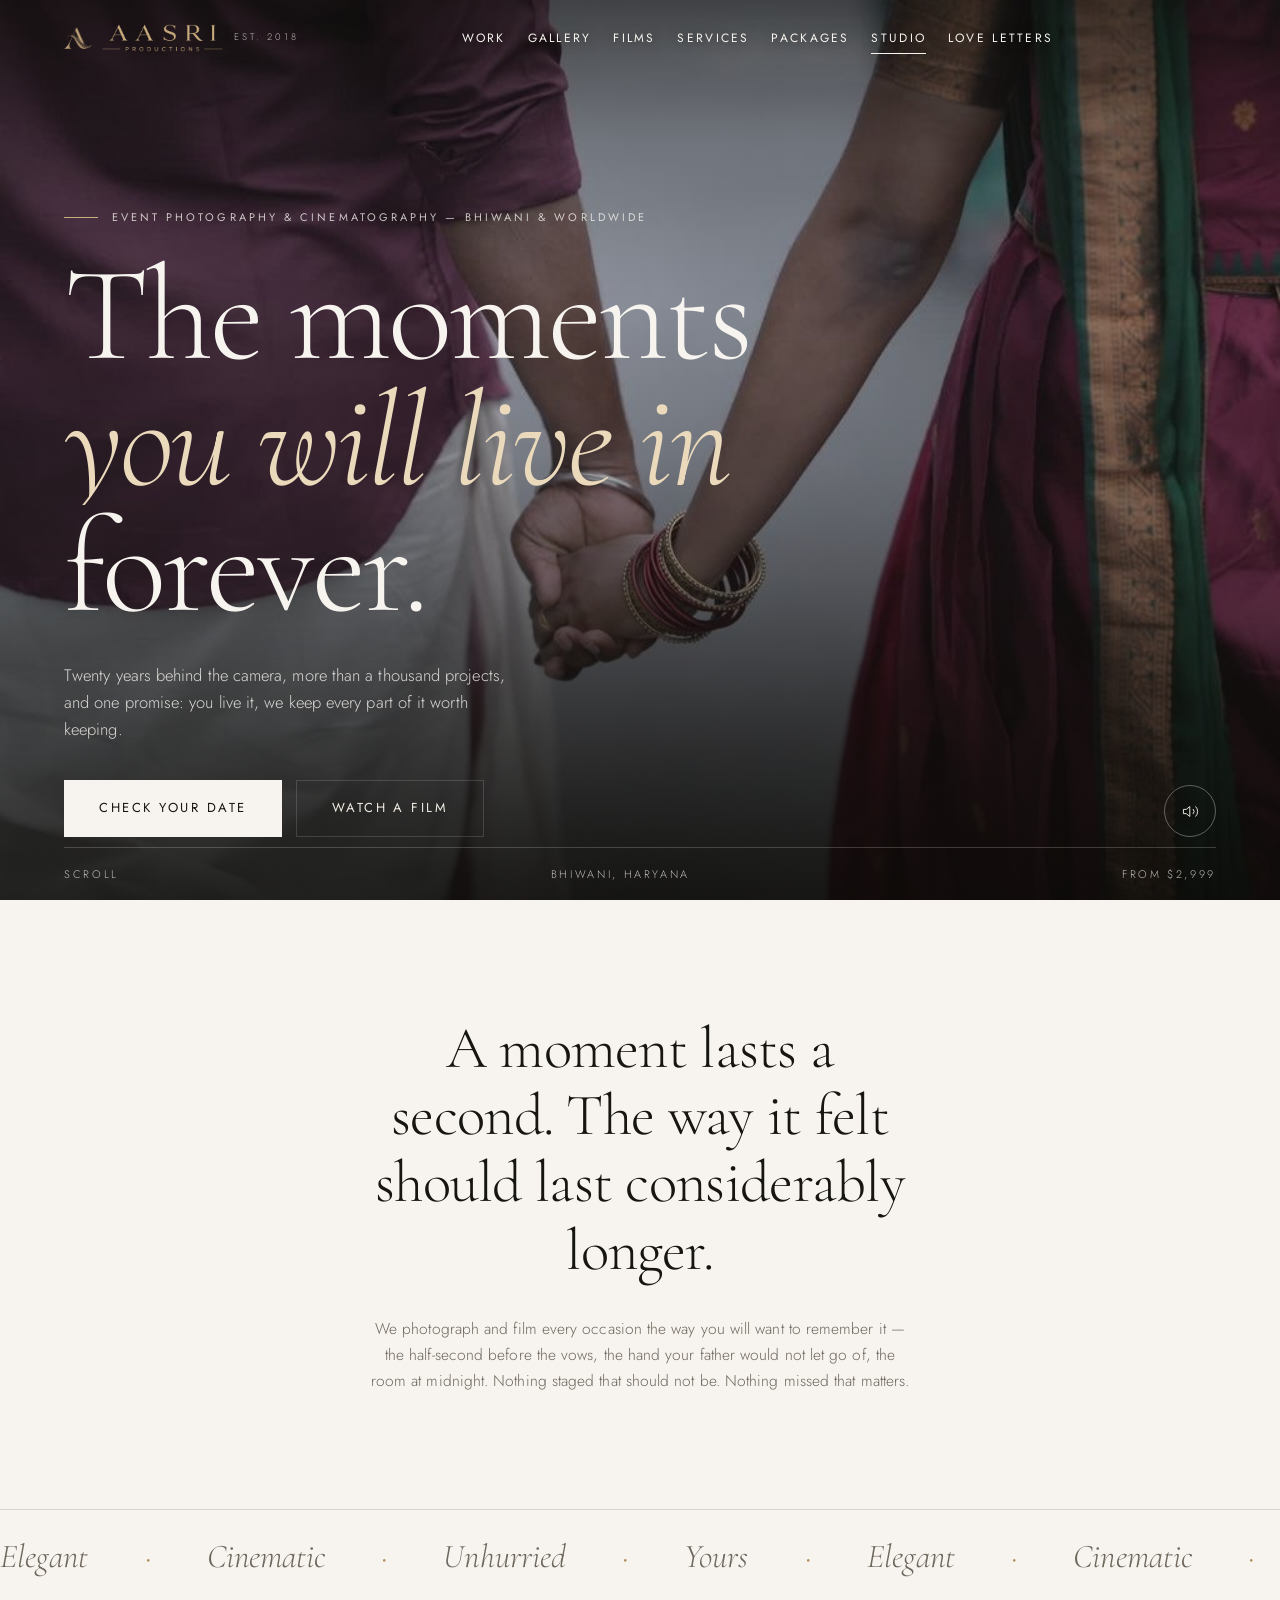
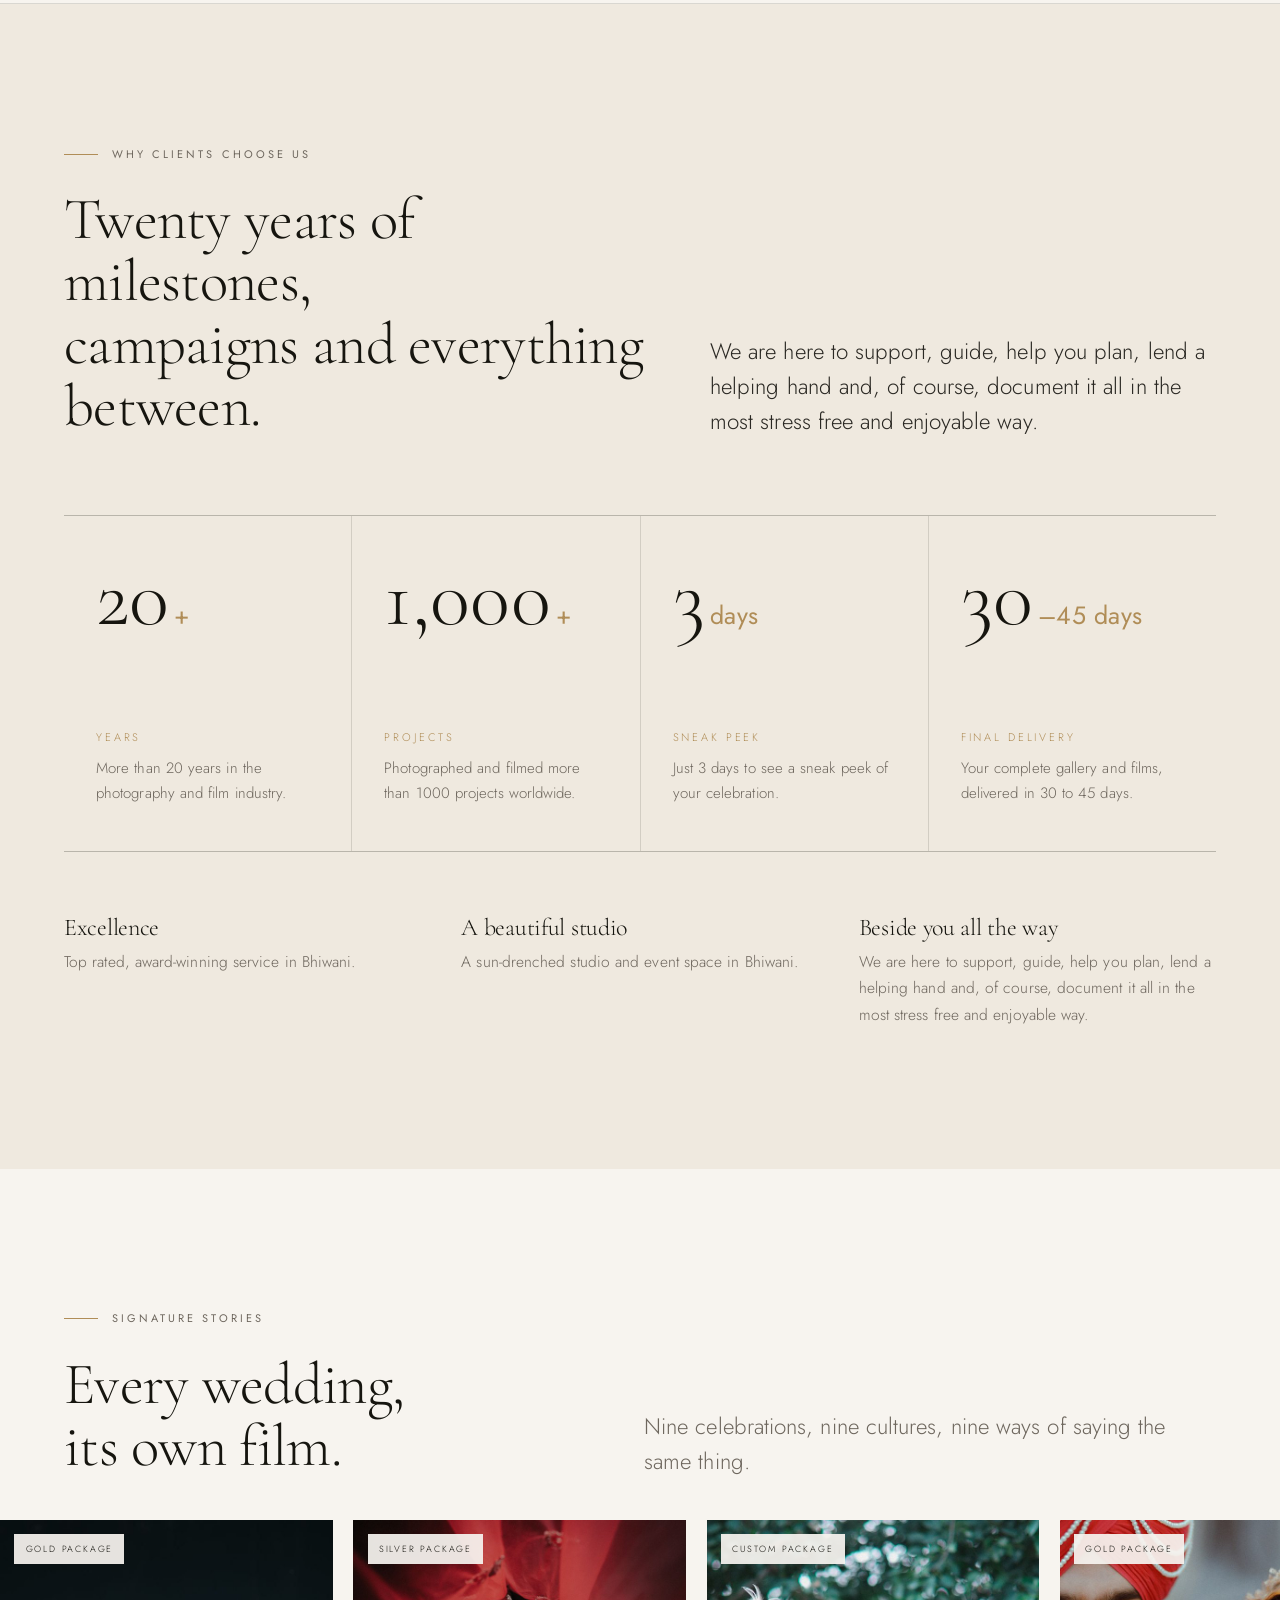
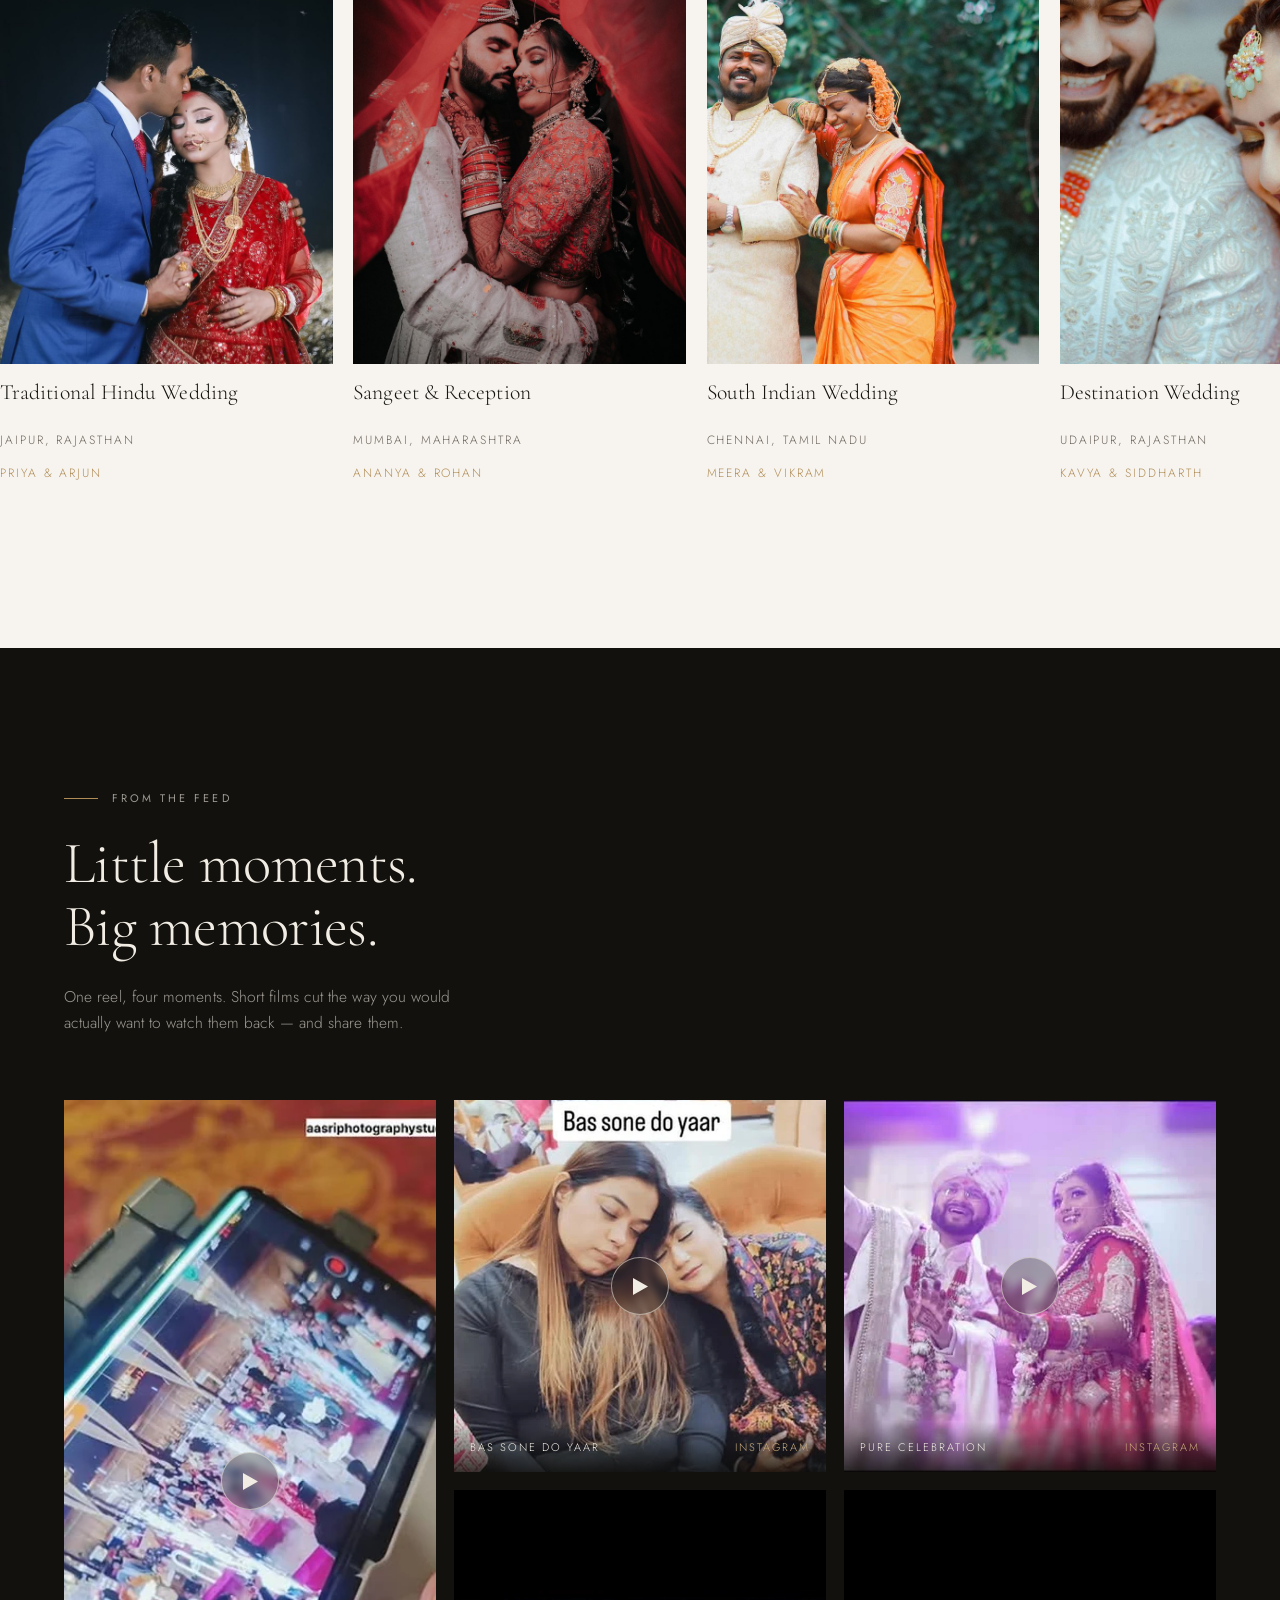
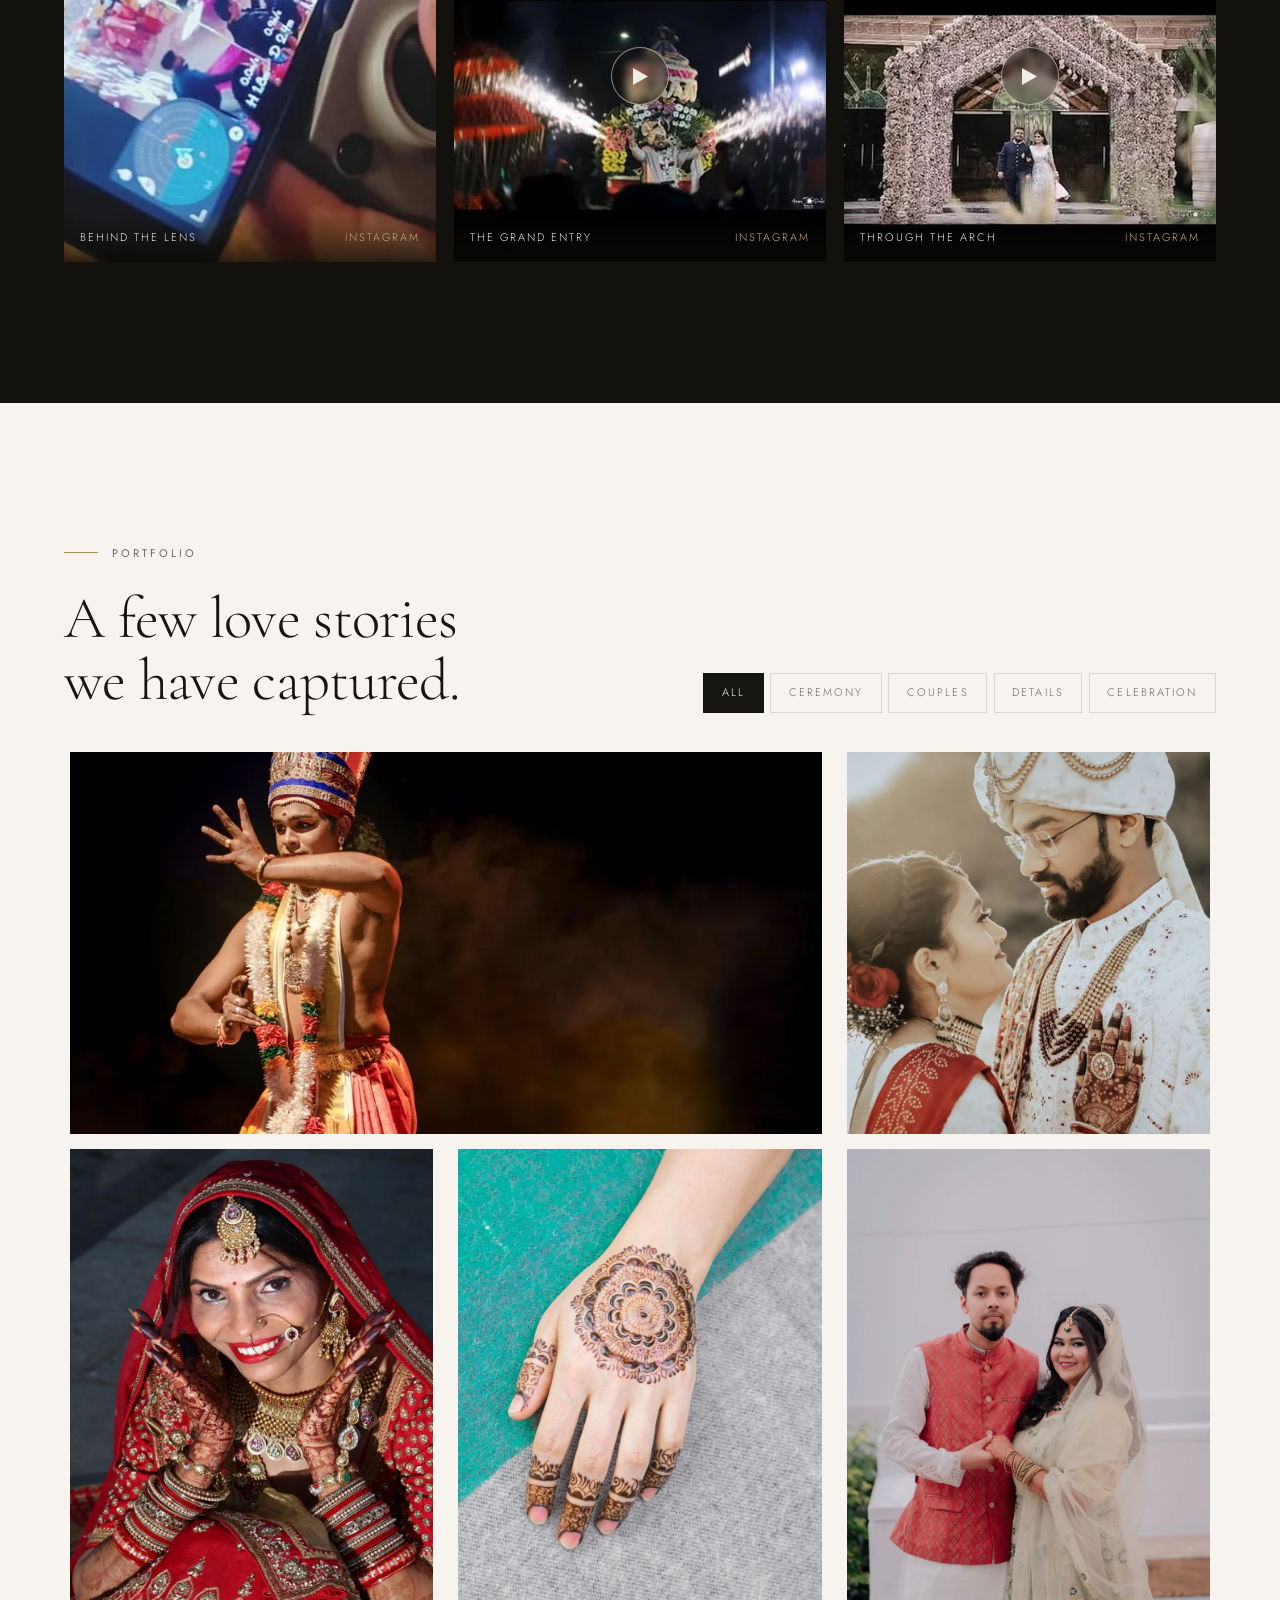
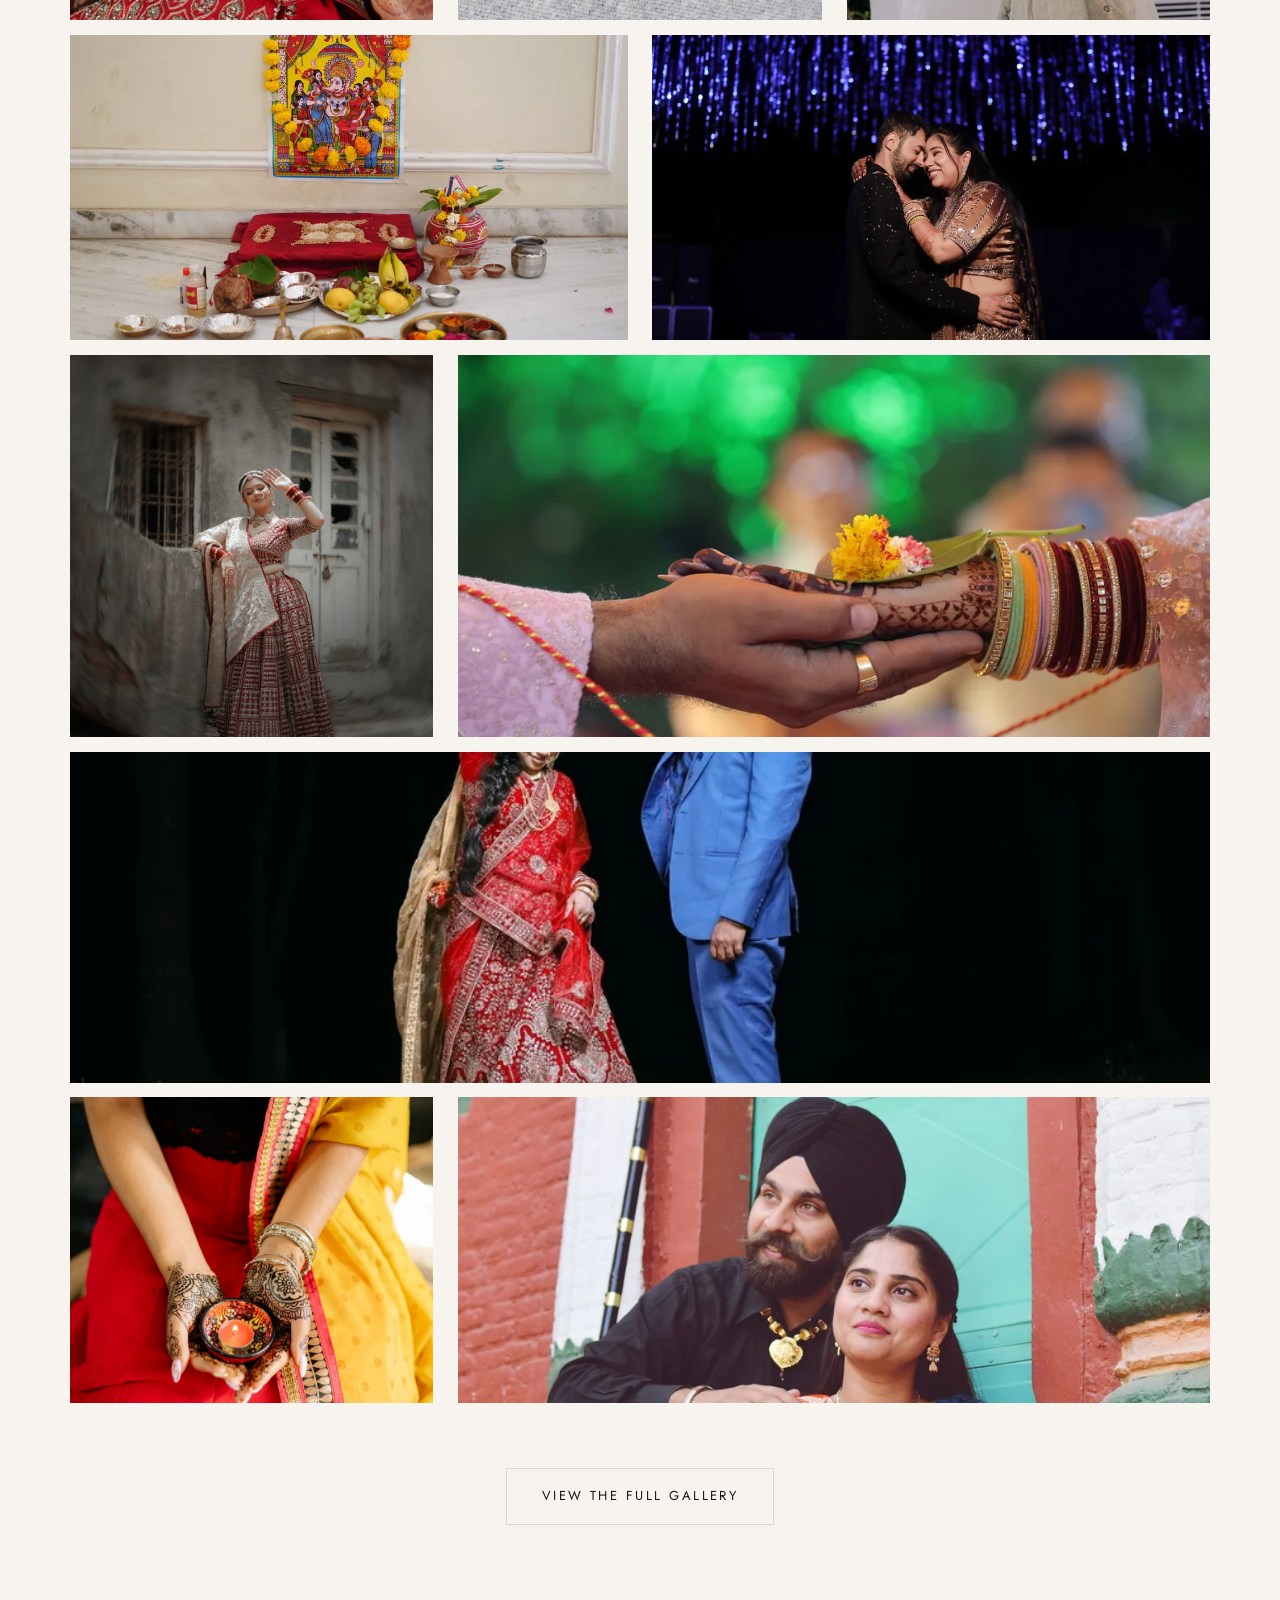
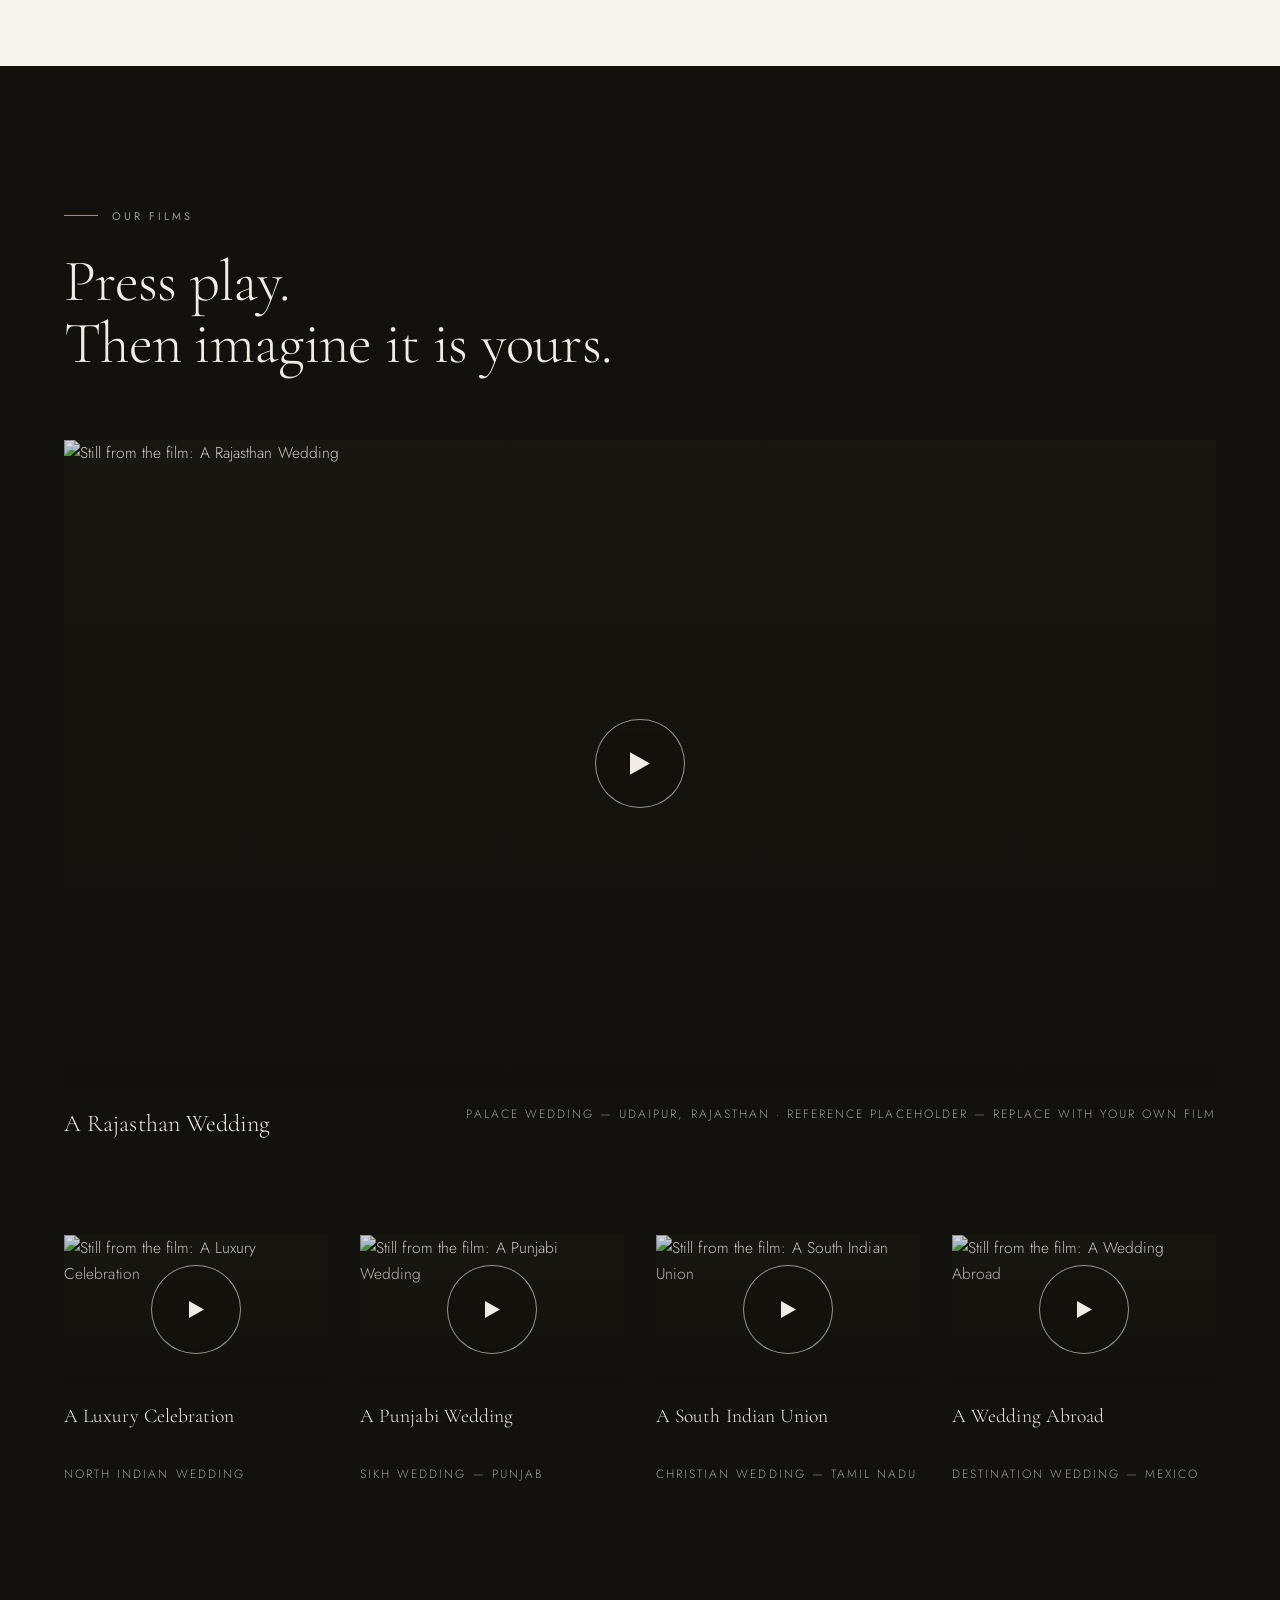
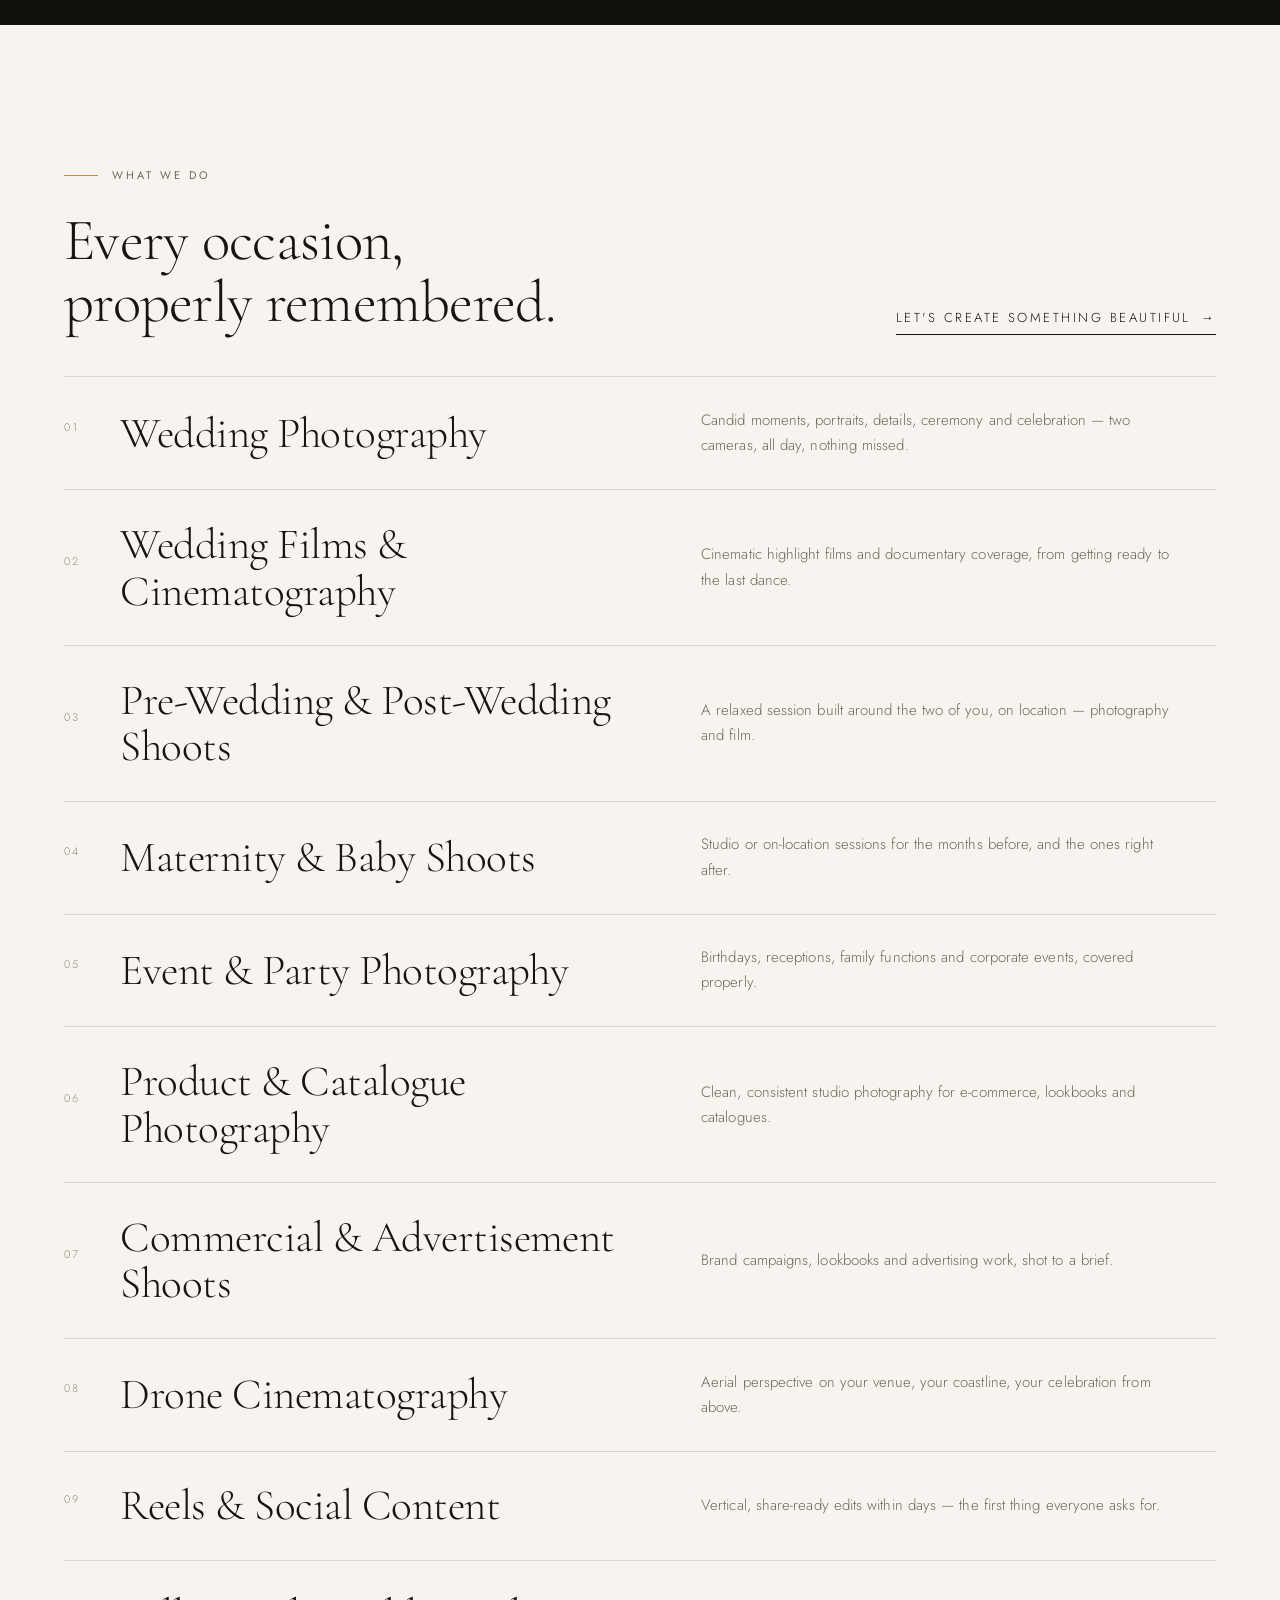
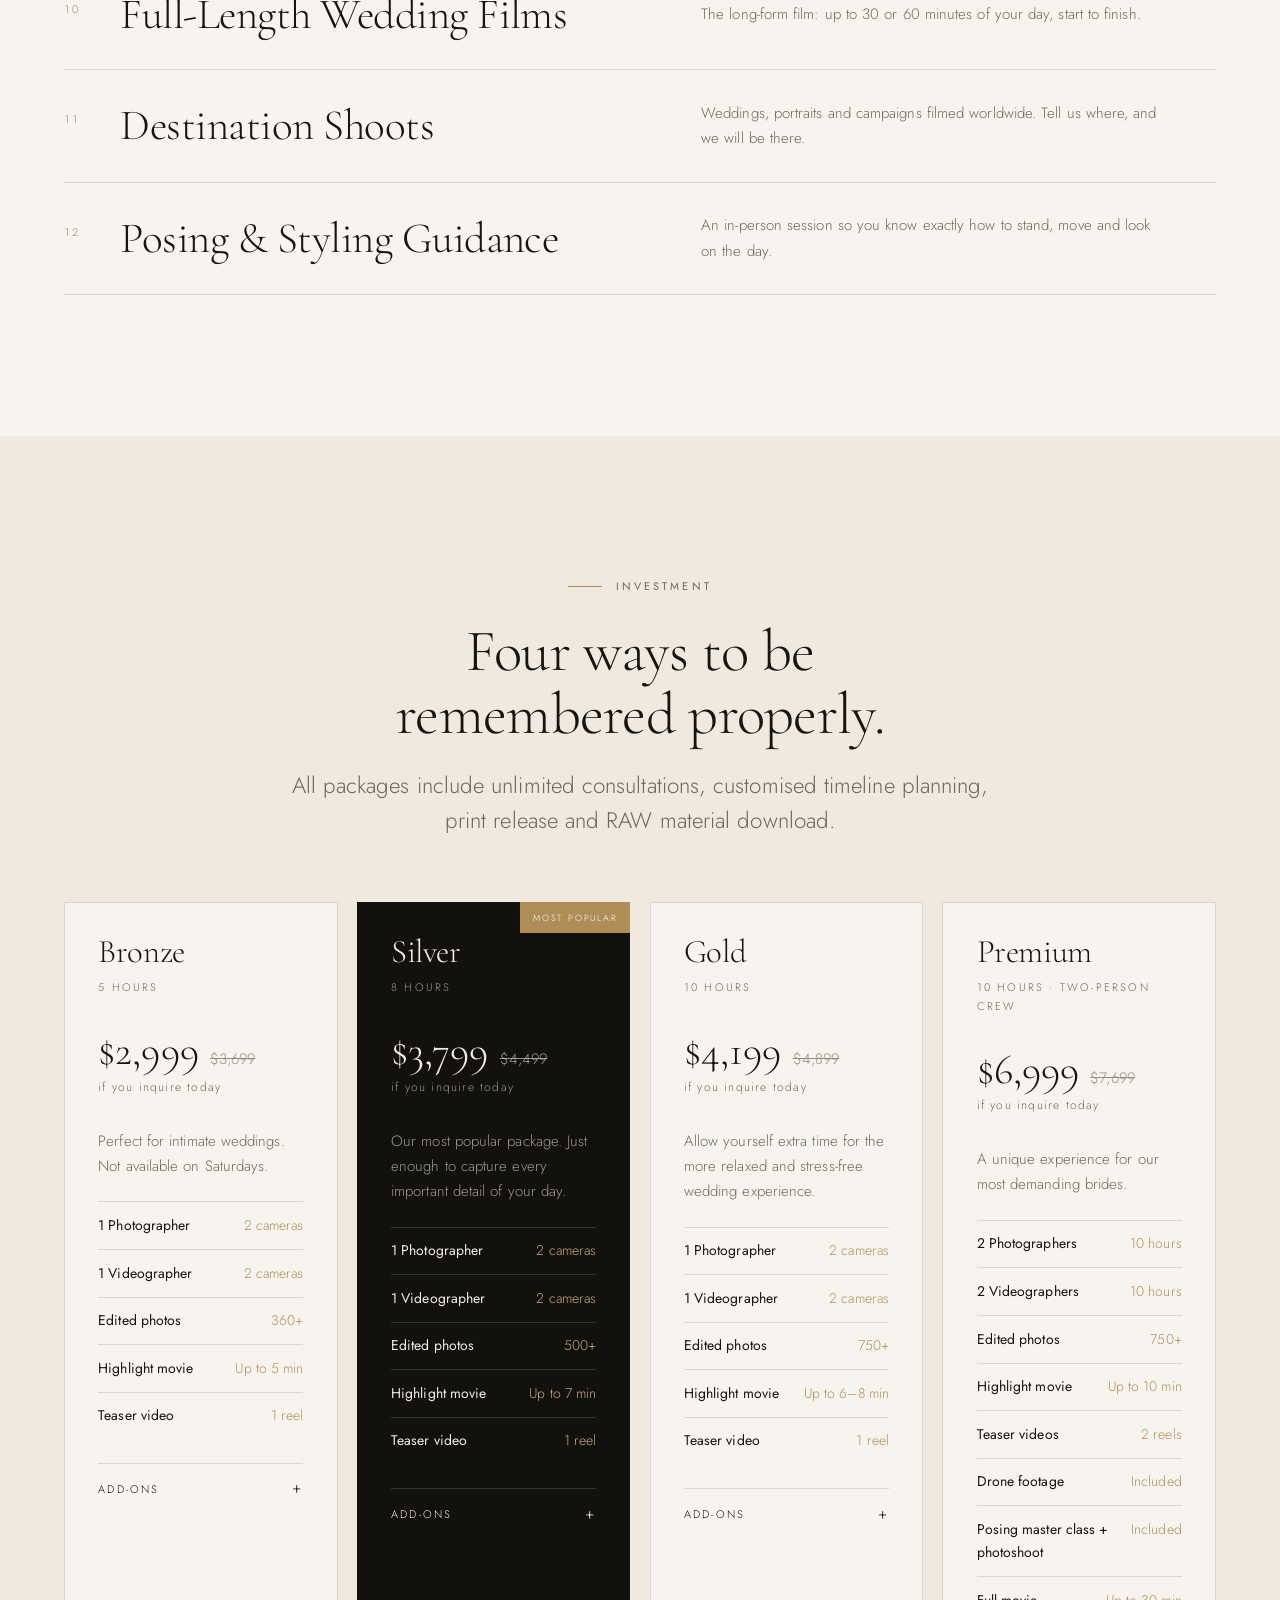
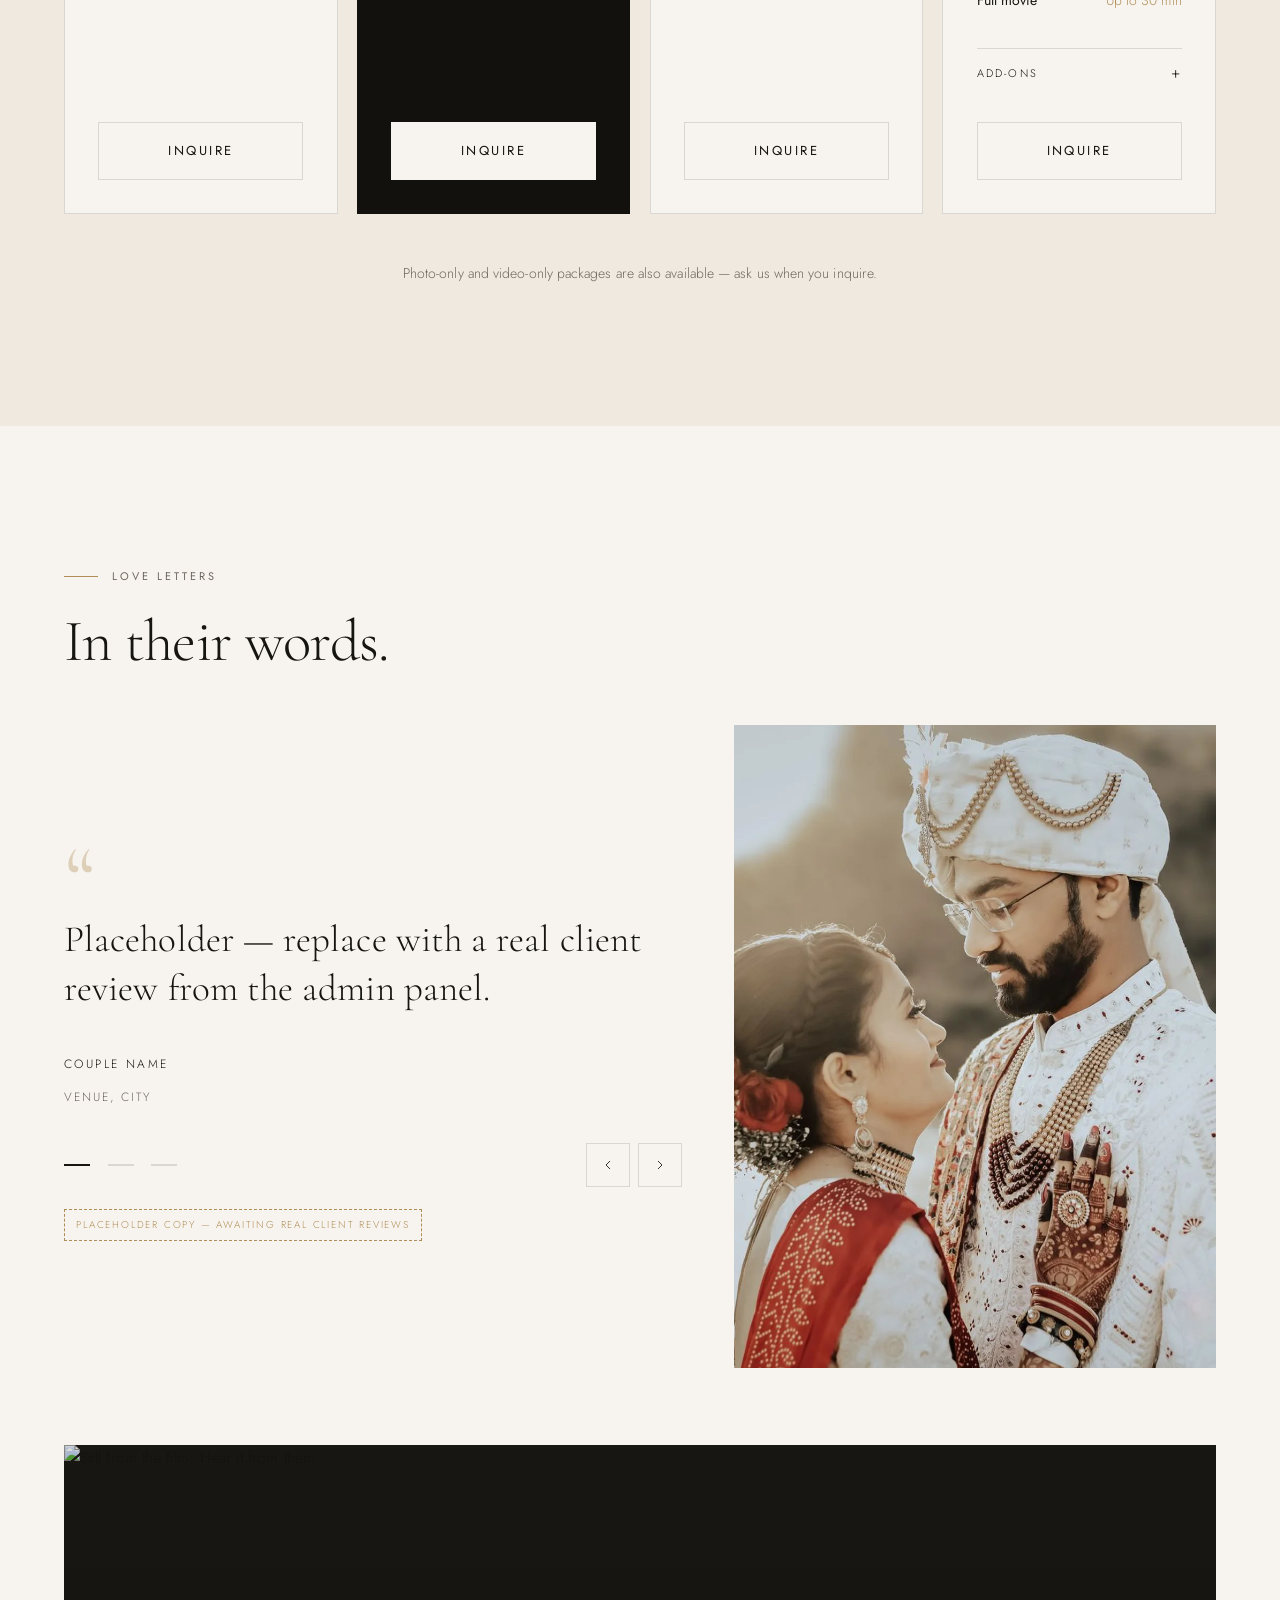
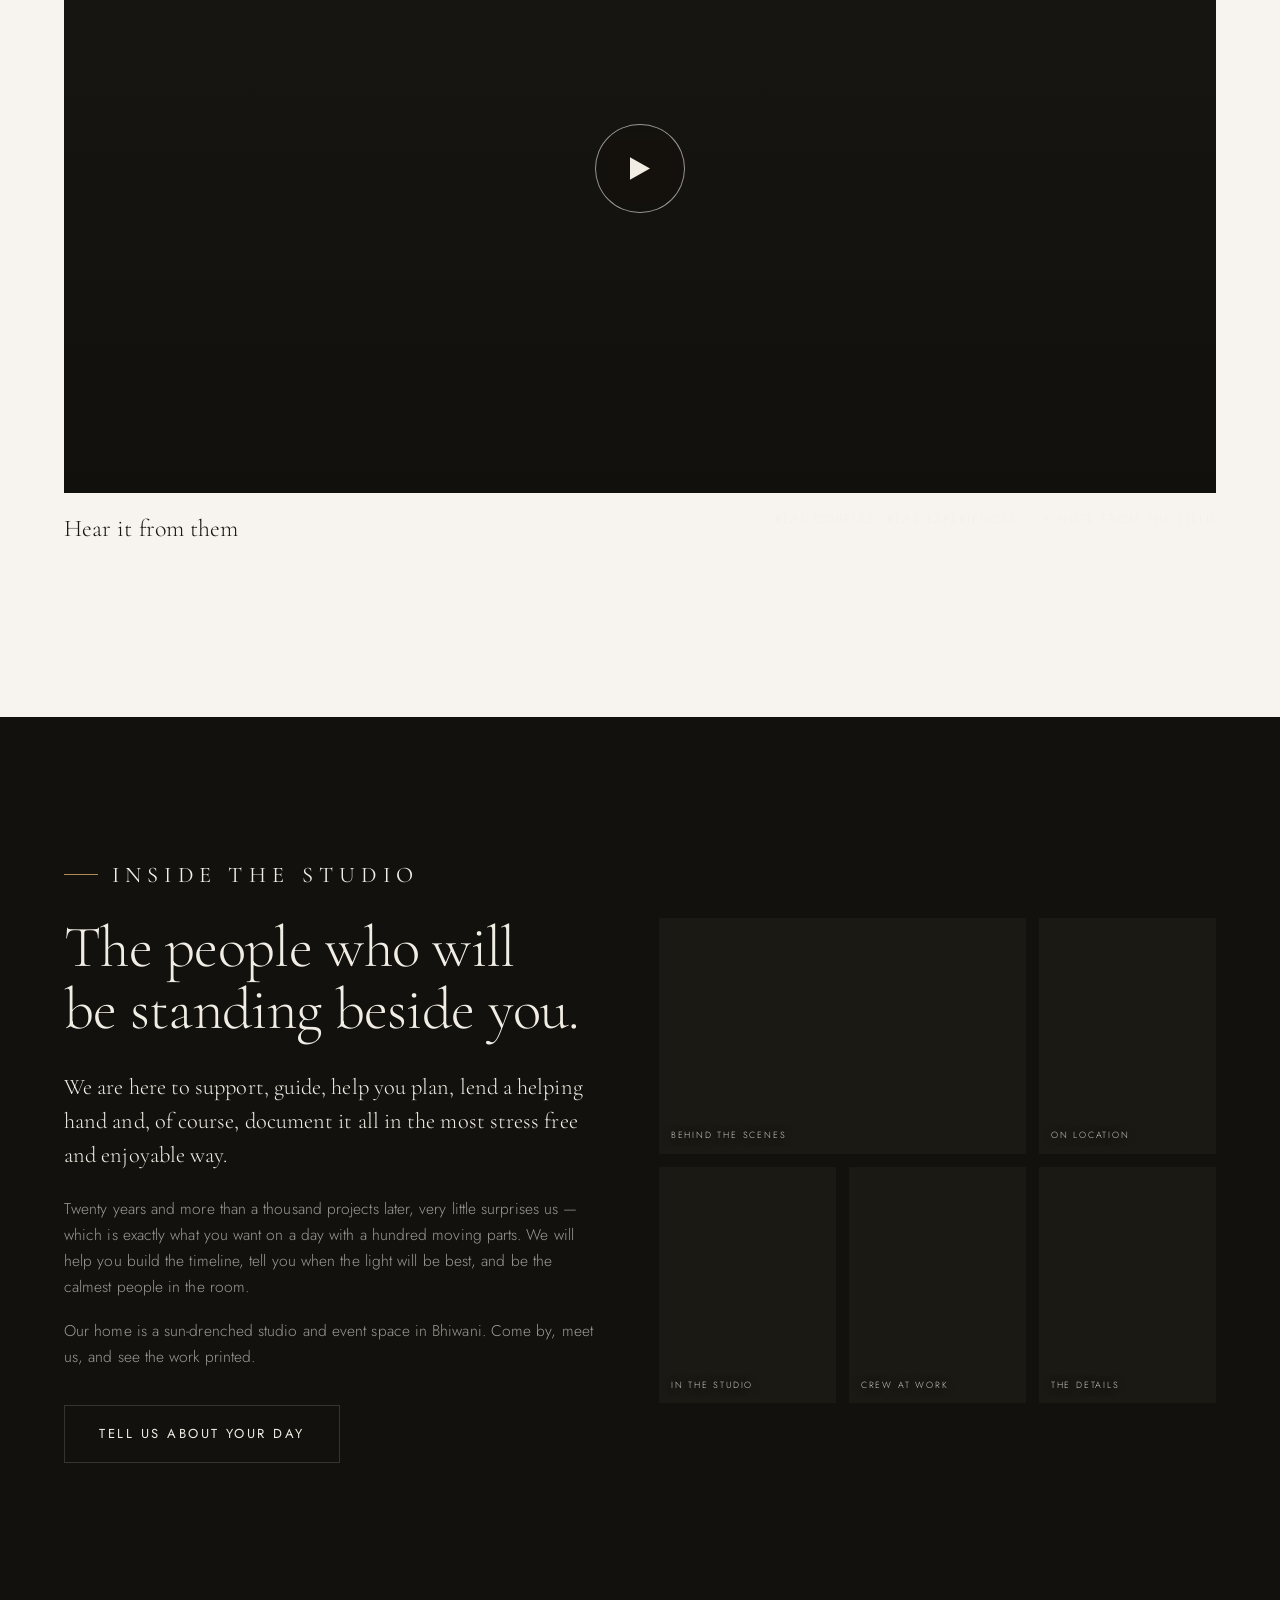
==== commit 9c9a2eff: "Replace Los Angeles/California references with the studio's real base, Bhiwani The site was still de" ====
--- a/index.html
+++ b/index.html
@@ -3,20 +3,20 @@
 <head>
 <meta charset="utf-8">
 <meta name="viewport" content="width=device-width, initial-scale=1, viewport-fit=cover">
-<title>Aasri Productions — Event Photography &amp; Cinematography, Los Angeles</title>
-<meta name="description" content="Aasri Productions is a Los Angeles photography and cinematography studio — weddings, pre-weddings, maternity, events, product and commercial shoots. 20+ years experience, 1000+ projects worldwide.">
+<title>Aasri Productions — Event Photography &amp; Cinematography, Bhiwani</title>
+<meta name="description" content="Aasri Productions is a Bhiwani, Haryana photography and cinematography studio — weddings, pre-weddings, maternity, events, product and commercial shoots. 20+ years experience, 1000+ projects worldwide.">
 <link rel="canonical" href="https://aasriproductions.in/">
 <meta name="theme-color" content="#16150F">
 
 <meta property="og:type" content="website">
 <meta property="og:site_name" content="Aasri Productions">
-<meta property="og:title" content="Aasri Productions — Event Photography &amp; Cinematography, Los Angeles">
+<meta property="og:title" content="Aasri Productions — Event Photography &amp; Cinematography, Bhiwani">
 <meta property="og:description" content="Twenty years behind the camera. Weddings, pre-weddings, maternity, events, product and commercial shoots — you live it, we keep it.">
 <meta property="og:image" content="assets/img/posters/video-poster-00001.jpg">
-<meta property="og:locale" content="en_US">
+<meta property="og:locale" content="en_IN">
 <meta name="twitter:card" content="summary_large_image">
 <meta name="twitter:title" content="Aasri Productions — Event Photography &amp; Cinematography">
-<meta name="twitter:description" content="Los Angeles photographers and filmmakers for weddings, pre-weddings, maternity, events, product and commercial shoots.">
+<meta name="twitter:description" content="Bhiwani photographers and filmmakers for weddings, pre-weddings, maternity, events, product and commercial shoots.">
 <meta name="twitter:image" content="assets/img/posters/video-poster-00001.jpg">
 
 <link rel="icon" type="image/png" sizes="32x32" href="assets/img/ui/favicon-32.png">
@@ -35,12 +35,12 @@
   "@type":"LocalBusiness",
   "additionalType":"https://schema.org/Photograph",
   "name":"Aasri Productions",
-  "description":"Photography and cinematography studio in downtown Los Angeles, covering weddings, pre-weddings, maternity, events, product and commercial shoots. More than 20 years of experience and over 1000 projects worldwide.",
+  "description":"Photography and cinematography studio in Bhiwani, Haryana, covering weddings, pre-weddings, maternity, events, product and commercial shoots. More than 20 years of experience and over 1000 projects worldwide.",
   "url":"https://aasriproductions.in/",
   "telephone":"+1-323-447-2333",
   "priceRange":"$$$",
-  "address":{"@type":"PostalAddress","addressLocality":"Los Angeles","addressRegion":"CA","addressCountry":"US"},
-  "areaServed":["Los Angeles","California","Worldwide"],
+  "address":{"@type":"PostalAddress","addressLocality":"Bhiwani","addressRegion":"HR","addressCountry":"IN"},
+  "areaServed":["Bhiwani","Haryana","India","Worldwide"],
   "sameAs":[
     "https://www.instagram.com/bigdaymemories/",
     "https://www.youtube.com/@bigdaymemories_la",
@@ -109,7 +109,7 @@
     </div>
 
     <div class="hero__inner">
-      <p class="eyebrow hero__eyebrow hero__fade" data-bind="hero.eyebrow">Event Photography &amp; Cinematography — Los Angeles &amp; Worldwide</p>
+      <p class="eyebrow hero__eyebrow hero__fade" data-bind="hero.eyebrow">Event Photography &amp; Cinematography — Bhiwani &amp; Worldwide</p>
       <h1 id="heroTitle">
         <span class="ln"><span>The moments</span></span>
         <span class="ln"><span><em>you will live in</em></span></span>
@@ -128,7 +128,7 @@
 
     <p class="hero__meta">
       <span>Scroll</span>
-      <span data-bind="business.city">Downtown Los Angeles, California</span>
+      <span data-bind="business.city">Bhiwani, Haryana</span>
       <span>From <span data-bind="business.startingAt">$2,999</span></span>
     </p>
   </section>
--- a/assets/css/style.css
+++ b/assets/css/style.css
@@ -187,12 +187,12 @@
 }
 .brandmark{
   width:clamp(26px,2.2vw,33px); aspect-ratio:450/360;
-  -webkit-mask-image:url(assets/img/ui/mark.png); mask-image:url(assets/img/ui/mark.png);
+  -webkit-mask-image:url(../img/ui/mark.png); mask-image:url(../img/ui/mark.png);
   -webkit-mask-position:center; mask-position:center;
 }
 .wordmark{
   width:clamp(118px,9.6vw,150px); aspect-ratio:689/160;
-  -webkit-mask-image:url(assets/img/ui/wordmark.png); mask-image:url(assets/img/ui/wordmark.png);
+  -webkit-mask-image:url(../img/ui/wordmark.png); mask-image:url(../img/ui/wordmark.png);
   -webkit-mask-position:left center; mask-position:left center;
 }
 .nav--solid .brandmark{ width:clamp(22px,1.9vw,28px); }
@@ -657,7 +657,9 @@
   .hero__sound{ top:calc(var(--nav-h) + .5rem); bottom:auto; width:44px; height:44px; }
 }
 @media (max-width:480px){
-  .nav__brand span{ display:none; }
+  /* Just the "Est. 2018" tag — .brandmark/.wordmark are spans too, but
+     the logo itself should never disappear on a small screen. */
+  .nav__brand span:not(.brandmark):not(.wordmark){ display:none; }
 }
 @media (max-width:1119px){
   /* Below this the seven links plus a button crowd each other. */
